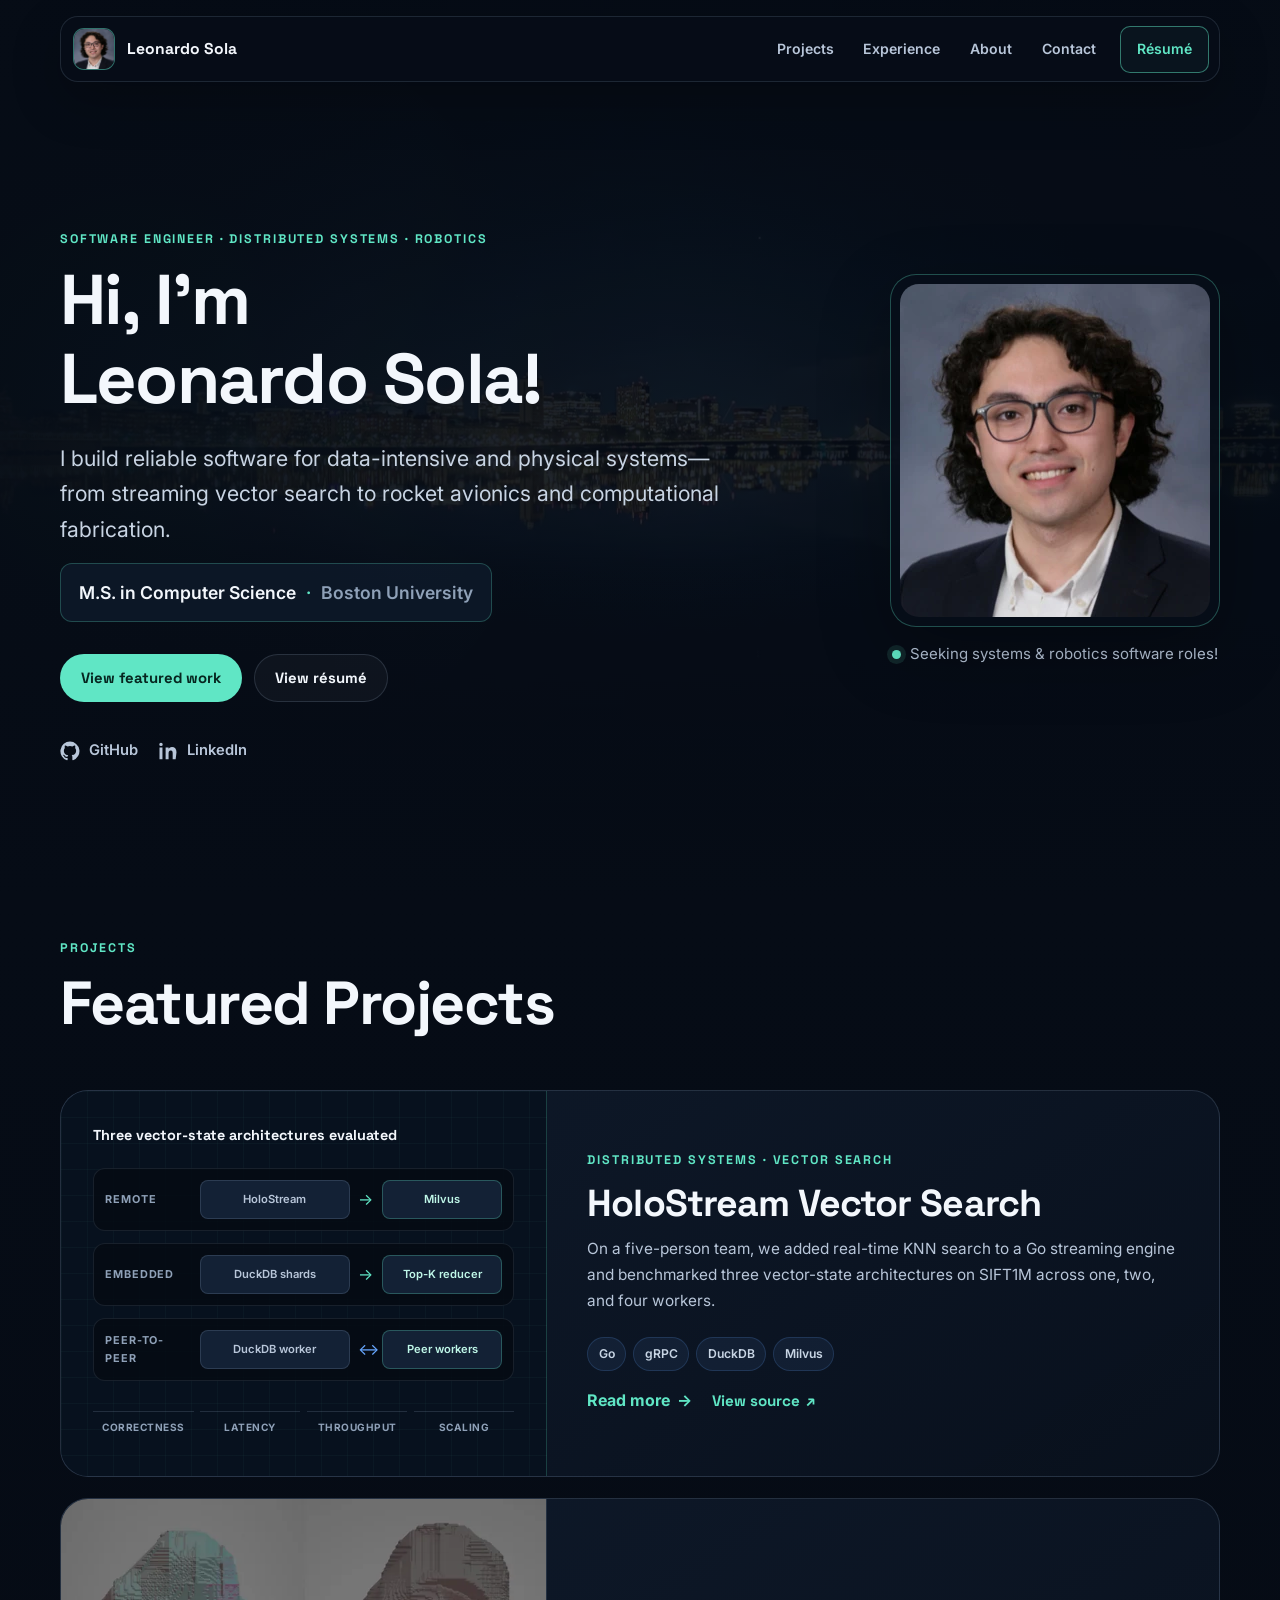
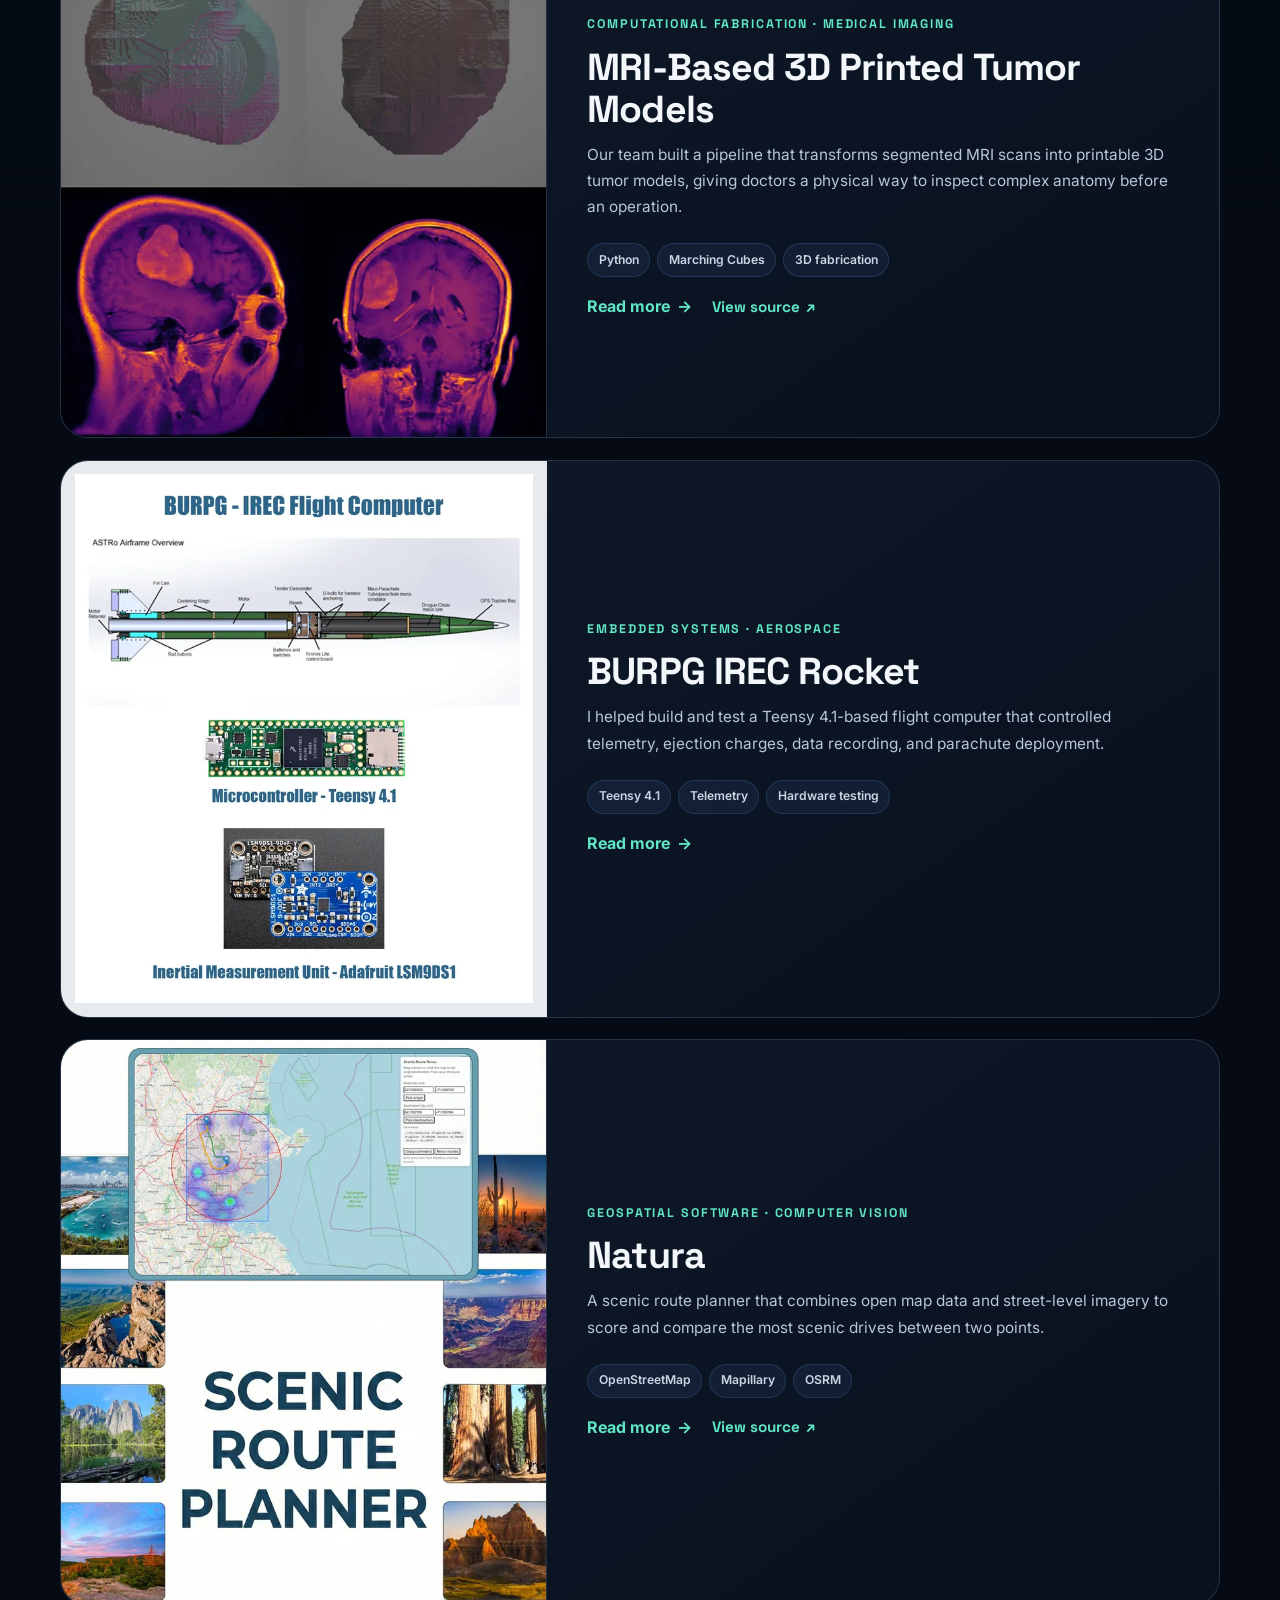
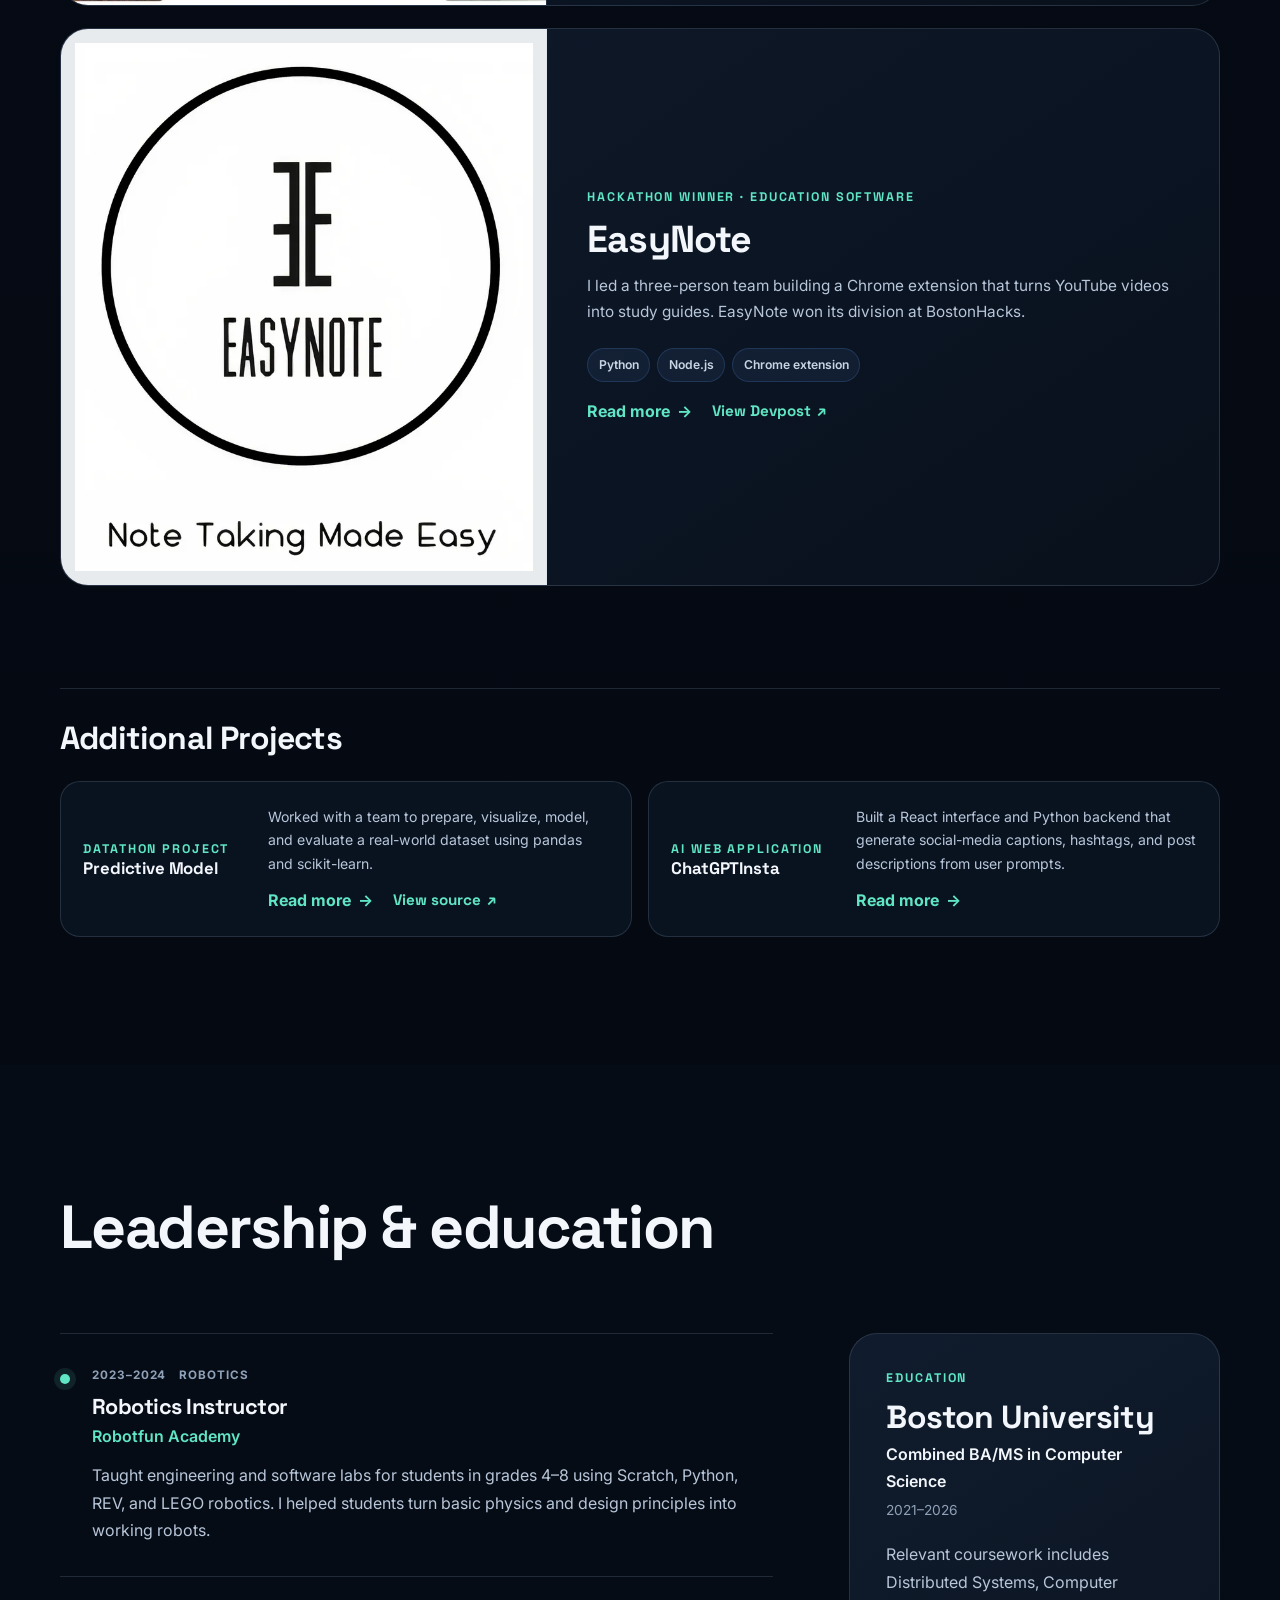
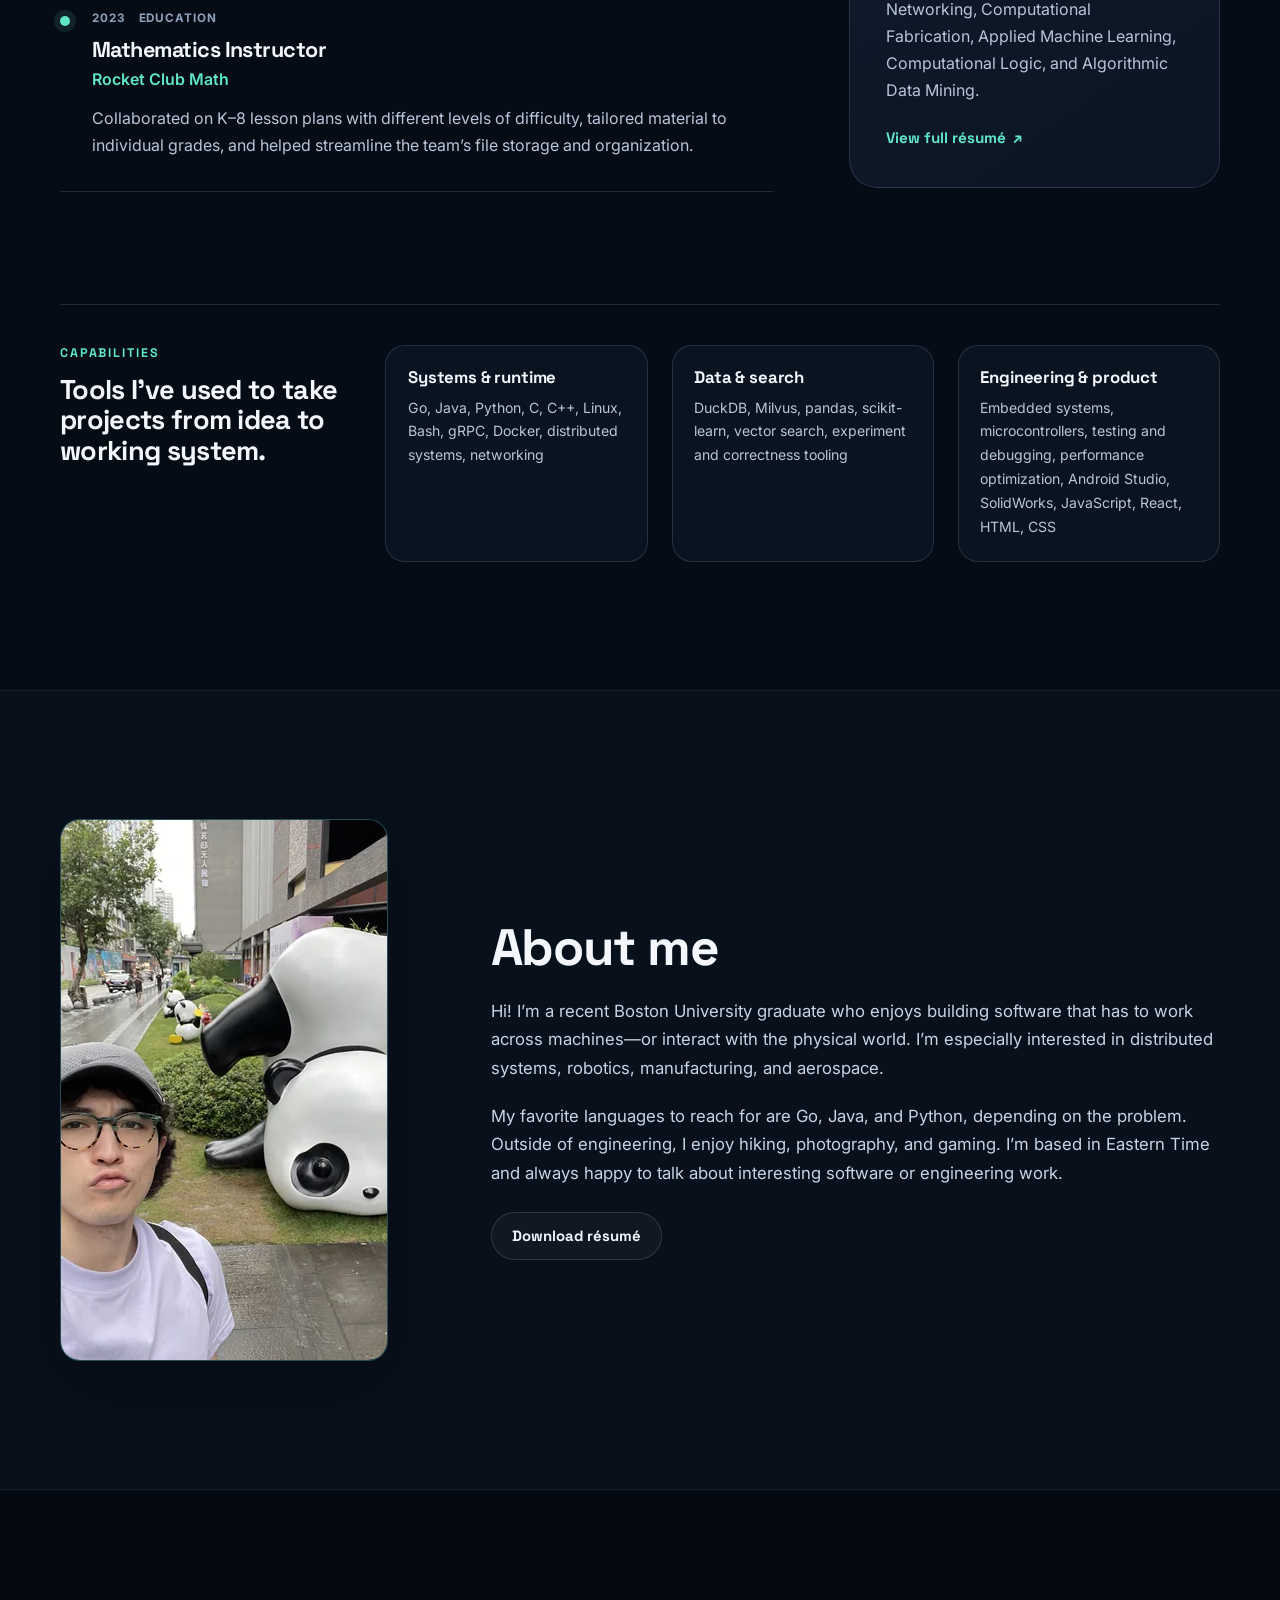
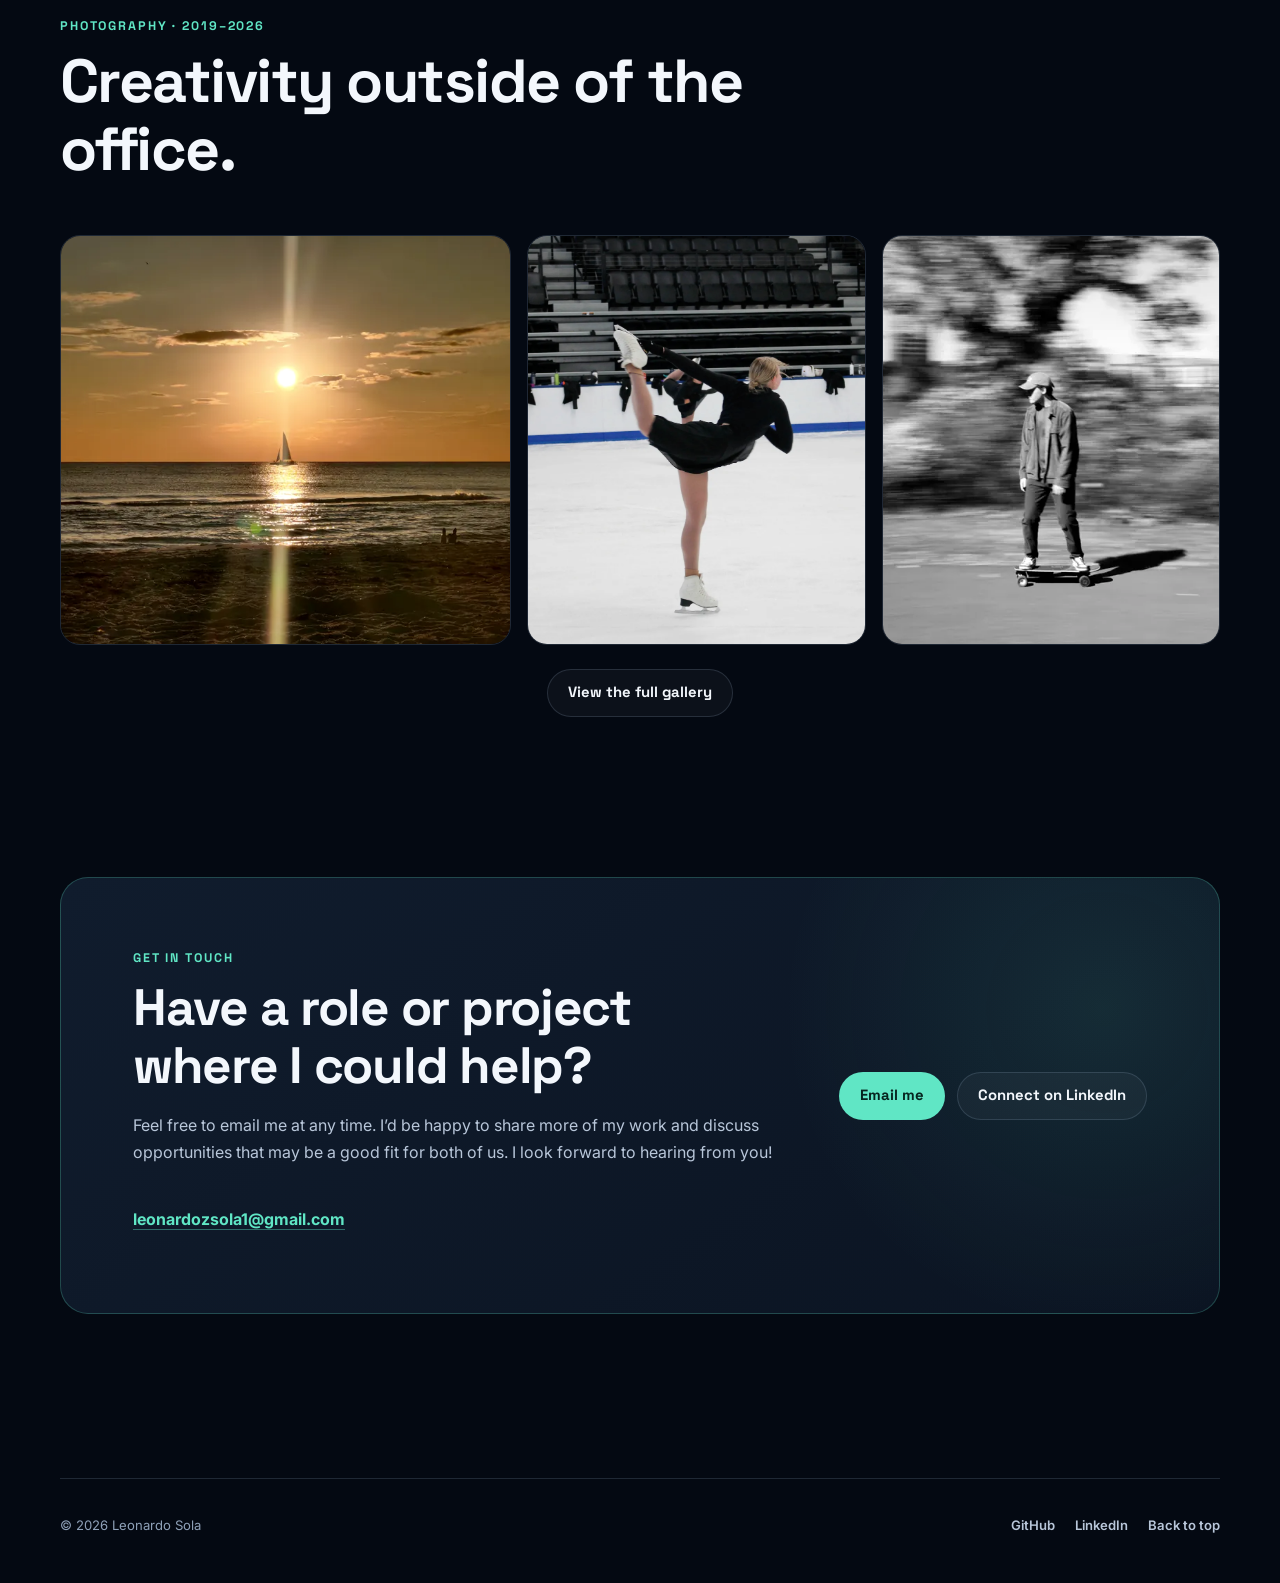
==== index.html @ ff090a80 "fixed holostream format" ====
﻿<!doctype html>
<html lang="en">
<head>
  <meta charset="utf-8">
  <meta name="viewport" content="width=device-width, initial-scale=1">
  <title>Leonardo Sola — Software Engineer | Distributed Systems &amp; Robotics</title>
  <meta name="description" content="Portfolio of Leonardo Sola, a Boston University computer science graduate focused on distributed systems, robotics, and engineering software.">
  <meta name="author" content="Leonardo Sola">
  <meta name="theme-color" content="#07101d">
  <link rel="canonical" href="https://leonardosola.com/">

  <meta property="og:type" content="website">
  <meta property="og:title" content="Leonardo Sola — Software Engineer">
  <meta property="og:description" content="Distributed systems, robotics, and engineering software projects by Leonardo Sola.">
  <meta property="og:url" content="https://leonardosola.com/">
  <meta property="og:image" content="https://leonardosola.com/images/optimized/og-preview.jpg">
  <meta property="og:image:alt" content="Boston skyline reflected across the Charles River at night">
  <meta name="twitter:card" content="summary_large_image">

  <link rel="preconnect" href="https://fonts.googleapis.com">
  <link rel="preconnect" href="https://fonts.gstatic.com" crossorigin>
  <link rel="preload" as="image" href="images/optimized/skyline-1280.webp" imagesrcset="images/optimized/skyline-1280.webp 1280w, images/optimized/skyline-1920.webp 1920w" imagesizes="100vw" type="image/webp" fetchpriority="high">
  <link rel="stylesheet" href="https://fonts.googleapis.com/css2?family=Inter:wght@400;500;600;700&amp;family=Space+Grotesk:wght@500;600;700&amp;display=swap">
  <link rel="icon" href="favicon.png" type="image/png">
  <link rel="stylesheet" href="css/site.css">

  <script type="application/ld+json">
  {
    "@context": "https://schema.org",
    "@type": "Person",
    "name": "Leonardo Sola",
    "url": "https://leonardosola.com/",
    "image": "https://leonardosola.com/images/YearbookPicEdit2.png",
    "jobTitle": "Software Engineer",
    "alumniOf": {
      "@type": "CollegeOrUniversity",
      "name": "Boston University"
    },
    "sameAs": [
      "https://github.com/LeozSola",
      "https://www.linkedin.com/in/leonardozsola/"
    ],
    "knowsAbout": [
      "Distributed systems",
      "Robotics",
      "Engineering software",
      "Vector search",
      "Computational fabrication"
    ]
  }
  </script>
</head>

<body>
  <a class="skip-link" href="#main-content">Skip to main content</a>

  <header class="site-header" data-site-header>
    <nav class="nav-shell" aria-label="Primary navigation">
      <a class="brand" href="#top" aria-label="Leonardo Sola, home">
        <img class="brand-mark" src="images/optimized/portrait.webp" alt="" width="42" height="42" aria-hidden="true" decoding="async">
        <span class="brand-name">Leonardo Sola</span>
      </a>

      <button class="nav-toggle" type="button" aria-expanded="false" aria-controls="primary-links">
        <span class="sr-only">Toggle navigation</span>
        <svg aria-hidden="true" viewBox="0 0 24 24" width="24" height="24">
          <path d="M4 7h16M4 12h16M4 17h16" fill="none" stroke="currentColor" stroke-width="2" stroke-linecap="round"/>
        </svg>
      </button>

      <div class="nav-links" id="primary-links" data-nav-links>
        <a href="#work">Projects</a>
        <a href="#experience">Experience</a>
        <a href="#about">About</a>
        <a href="#contact">Contact</a>
        <a class="nav-resume" href="Leonardo%20Sola%20Resume.pdf" target="_blank" rel="noopener">Résumé</a>
      </div>
    </nav>
  </header>

  <main id="main-content">
    <section class="hero" id="top" aria-labelledby="hero-title">
      <div class="hero-backdrop" aria-hidden="true"></div>
      <div class="container hero-grid">
        <div class="hero-copy">
          <p class="eyebrow">Software engineer · Distributed systems · Robotics</p>
          <h1 id="hero-title">Hi, I’m <span>Leonardo Sola!</span></h1>
          <p class="hero-lede">I build reliable software for data-intensive and physical systems—from streaming vector search to rocket avionics and computational fabrication.</p>
          <p class="hero-credential"><span>M.S. in Computer Science</span><span>Boston University</span></p>

          <div class="hero-actions">
            <a class="button button-primary" href="#work">View featured work</a>
            <a class="button button-secondary" href="Leonardo%20Sola%20Resume.pdf" target="_blank" rel="noopener">View résumé</a>
          </div>

          <div class="hero-links" aria-label="Professional profiles">
            <a href="https://github.com/LeozSola" target="_blank" rel="noopener noreferrer">
              <svg aria-hidden="true" viewBox="0 0 24 24" width="20" height="20"><path fill="currentColor" d="M12 .7a11.5 11.5 0 0 0-3.64 22.41c.58.11.79-.25.79-.56v-2.23c-3.22.7-3.9-1.37-3.9-1.37-.52-1.34-1.28-1.69-1.28-1.69-1.05-.72.08-.71.08-.71 1.16.08 1.77 1.19 1.77 1.19 1.03 1.77 2.71 1.26 3.37.96.1-.75.4-1.26.73-1.55-2.57-.29-5.27-1.28-5.27-5.69 0-1.26.45-2.28 1.19-3.09-.12-.29-.52-1.47.11-3.05 0 0 .97-.31 3.16 1.18a10.98 10.98 0 0 1 5.76 0c2.2-1.49 3.16-1.18 3.16-1.18.63 1.58.23 2.76.11 3.05.74.81 1.19 1.83 1.19 3.09 0 4.42-2.71 5.39-5.29 5.68.42.36.79 1.07.79 2.16v3.2c0 .31.21.68.8.56A11.5 11.5 0 0 0 12 .7Z"/></svg>
              GitHub
            </a>
            <a href="https://www.linkedin.com/in/leonardozsola/" target="_blank" rel="noopener noreferrer">
              <svg aria-hidden="true" viewBox="0 0 24 24" width="20" height="20"><path fill="currentColor" d="M5.35 7.8H1.8V22h3.55V7.8ZM3.58 2A2.07 2.07 0 1 0 3.6 6.14 2.07 2.07 0 0 0 3.58 2ZM22.2 13.36c0-4.28-2.28-6.27-5.33-6.27a4.6 4.6 0 0 0-4.18 2.3V7.8H9.14V22h3.55v-7.04c0-1.85.35-3.64 2.64-3.64 2.26 0 2.29 2.11 2.29 3.76V22h3.55l1.03-8.64Z"/></svg>
              LinkedIn
            </a>
          </div>
        </div>

        <div class="hero-portrait-wrap">
          <div class="portrait-frame">
            <img class="hero-portrait" src="images/optimized/portrait.webp" alt="Portrait of Leonardo Sola" width="334" height="333" decoding="async" fetchpriority="high">
          </div>
          <p class="availability"><span aria-hidden="true"></span> Seeking systems & robotics software roles!</p>
        </div>
      </div>

    </section>

    <section class="section section-work" id="work" aria-labelledby="work-title">
      <div class="container">
        <div class="simple-section-heading">
          <p class="eyebrow">Projects</p>
          <h2 id="work-title">Featured Projects</h2>
        </div>

        <div class="selected-projects">
          <article class="selected-project" aria-labelledby="holostream-title">
            <figure class="architecture-card selected-project-media" aria-labelledby="architecture-caption">
              <figcaption id="architecture-caption">Three vector-state architectures evaluated</figcaption>
              <div class="architecture-row">
                <span class="architecture-label">Remote</span>
                <span class="architecture-node">HoloStream</span>
                <span class="architecture-arrow" aria-hidden="true">→</span>
                <span class="architecture-node architecture-node-accent">Milvus</span>
              </div>
              <div class="architecture-row">
                <span class="architecture-label">Embedded</span>
                <span class="architecture-node">DuckDB shards</span>
                <span class="architecture-arrow" aria-hidden="true">→</span>
                <span class="architecture-node architecture-node-accent">Top-K reducer</span>
              </div>
              <div class="architecture-row">
                <span class="architecture-label">Peer-to-peer</span>
                <span class="architecture-node">DuckDB worker</span>
                <span class="architecture-arrow architecture-arrow-peer" aria-hidden="true">↔</span>
                <span class="architecture-node architecture-node-accent">Peer workers</span>
              </div>
              <div class="architecture-metrics"><span>Correctness</span><span>Latency</span><span>Throughput</span><span>Scaling</span></div>
            </figure>
            <div class="selected-project-content">
              <p class="project-kicker">Distributed systems · Vector search</p>
              <h3 id="holostream-title">HoloStream Vector Search</h3>
              <p>On a five-person team, we added real-time KNN search to a Go streaming engine and benchmarked three vector-state architectures on SIFT1M across one, two, and four workers.</p>
              <ul class="tag-list"><li>Go</li><li>gRPC</li><li>DuckDB</li><li>Milvus</li></ul>
              <div class="project-actions"><button class="text-link project-read-more" type="button" data-dialog="holostream-dialog">Read more <span aria-hidden="true">→</span></button><a class="text-link" href="https://github.com/CS-551/HoloStream-Team-8a" target="_blank" rel="noopener noreferrer">View source <span aria-hidden="true">↗</span></a></div>
            </div>
          </article>

          <article class="selected-project" aria-labelledby="tumor-title">
            <img class="selected-project-media" src="images/optimized/tumor-720.webp" srcset="images/optimized/tumor-720.webp 720w, images/optimized/tumor-1200.webp 1200w" sizes="(max-width: 760px) calc(100vw - 2rem), 42vw" alt="Three-dimensional tumor models and source MRI scans" width="933" height="1034" loading="lazy" decoding="async">
            <div class="selected-project-content">
              <p class="project-kicker">Computational fabrication · Medical imaging</p>
              <h3 id="tumor-title">MRI-Based 3D Printed Tumor Models</h3>
              <p>Our team built a pipeline that transforms segmented MRI scans into printable 3D tumor models, giving doctors a physical way to inspect complex anatomy before an operation.</p>
              <ul class="tag-list"><li>Python</li><li>Marching Cubes</li><li>3D fabrication</li></ul>
              <div class="project-actions"><button class="text-link project-read-more" type="button" data-dialog="tumor-dialog">Read more <span aria-hidden="true">→</span></button><a class="text-link" href="https://gitlab.com/cs581/mri-tumor-data" target="_blank" rel="noopener noreferrer">View source <span aria-hidden="true">↗</span></a></div>
            </div>
          </article>

          <article class="selected-project" aria-labelledby="rocket-title">
            <img class="selected-project-media selected-project-media-contain" src="images/optimized/irec-720.webp" srcset="images/optimized/irec-720.webp 720w, images/optimized/irec-1200.webp 1200w" sizes="(max-width: 760px) calc(100vw - 2rem), 42vw" alt="BURPG rocket avionics control panel" width="1396" height="1612" loading="lazy" decoding="async">
            <div class="selected-project-content">
              <p class="project-kicker">Embedded systems · Aerospace</p>
              <h3 id="rocket-title">BURPG IREC Rocket</h3>
              <p>I helped build and test a Teensy 4.1-based flight computer that controlled telemetry, ejection charges, data recording, and parachute deployment.</p>
              <ul class="tag-list"><li>Teensy 4.1</li><li>Telemetry</li><li>Hardware testing</li></ul>
              <button class="text-link project-read-more" type="button" data-dialog="rocket-dialog">Read more <span aria-hidden="true">→</span></button>
            </div>
          </article>

          <article class="selected-project" aria-labelledby="natura-title">
            <img class="selected-project-media" src="images/optimized/natura-720.webp" srcset="images/optimized/natura-720.webp 720w, images/optimized/natura-1200.webp 1200w" sizes="(max-width: 760px) calc(100vw - 2rem), 42vw" alt="Natura scenic route planner map and interface" width="1696" height="1975" loading="lazy" decoding="async">
            <div class="selected-project-content">
              <p class="project-kicker">Geospatial software · Computer vision</p>
              <h3 id="natura-title">Natura</h3>
              <p>A scenic route planner that combines open map data and street-level imagery to score and compare the most scenic drives between two points.</p>
              <ul class="tag-list"><li>OpenStreetMap</li><li>Mapillary</li><li>OSRM</li></ul>
              <div class="project-actions"><button class="text-link project-read-more" type="button" data-dialog="natura-dialog">Read more <span aria-hidden="true">→</span></button><a class="text-link" href="https://github.com/LeozSola/Natura" target="_blank" rel="noopener noreferrer">View source <span aria-hidden="true">↗</span></a></div>
            </div>
          </article>

          <article class="selected-project" aria-labelledby="easynote-title">
            <img class="selected-project-media selected-project-media-contain" src="images/optimized/easynote-720.webp" srcset="images/optimized/easynote-720.webp 720w, images/optimized/easynote-1200.webp 1200w" sizes="(max-width: 760px) calc(100vw - 2rem), 42vw" alt="EasyNote note-taking project logo" width="1396" height="1612" loading="lazy" decoding="async">
            <div class="selected-project-content">
              <p class="project-kicker">Hackathon winner · Education software</p>
              <h3 id="easynote-title">EasyNote</h3>
              <p>I led a three-person team building a Chrome extension that turns YouTube videos into study guides. EasyNote won its division at BostonHacks.</p>
              <ul class="tag-list"><li>Python</li><li>Node.js</li><li>Chrome extension</li></ul>
              <div class="project-actions"><button class="text-link project-read-more" type="button" data-dialog="easynote-dialog">Read more <span aria-hidden="true">→</span></button><a class="text-link" href="https://devpost.com/software/easynote" target="_blank" rel="noopener noreferrer">View Devpost <span aria-hidden="true">↗</span></a></div>
            </div>
          </article>
        </div>

        <div class="additional-work">
          <div class="additional-work-heading"><h3>Additional Projects</h3></div>
          <div class="compact-projects">
            <article class="compact-project">
              <div class="compact-project-title">
                <p class="project-kicker">Datathon project</p>
                <h4>Predictive Model</h4>
              </div>
              <div class="compact-project-summary">
                <p>Worked with a team to prepare, visualize, model, and evaluate a real-world dataset using pandas and scikit-learn.</p>
                <div class="project-actions"><button class="text-link project-read-more" type="button" data-dialog="datathon-dialog">Read more <span aria-hidden="true">→</span></button><a class="text-link" href="https://github.com/amv1225/MiniHacks2022" target="_blank" rel="noopener noreferrer">View source <span aria-hidden="true">↗</span></a></div>
              </div>
            </article>
            <article class="compact-project">
              <div class="compact-project-title">
                <p class="project-kicker">AI web application</p>
                <h4>ChatGPTInsta</h4>
              </div>
              <div class="compact-project-summary">
                <p>Built a React interface and Python backend that generate social-media captions, hashtags, and post descriptions from user prompts.</p>
                <button class="text-link project-read-more" type="button" data-dialog="chatgptinsta-dialog">Read more <span aria-hidden="true">→</span></button>
              </div>
            </article>
          </div>
        </div>
      </div>
    </section>

    <section class="section" id="experience" aria-labelledby="experience-title">
      <div class="container">
        <div class="section-heading section-heading-compact">
          <div>
            <h2 id="experience-title">Leadership &amp; education</h2>
          </div>
        </div>

        <div class="experience-layout">
          <div class="timeline">
            <article class="timeline-item">
              <div class="timeline-meta">
                <span>2023–2024</span>
                <span>Robotics</span>
              </div>
              <h3>Robotics Instructor</h3>
              <p class="timeline-org">Robotfun Academy</p>
              <p>Taught engineering and software labs for students in grades 4–8 using Scratch, Python, REV, and LEGO robotics. I helped students turn basic physics and design principles into working robots.</p>
            </article>
            <article class="timeline-item">
              <div class="timeline-meta">
                <span>2023</span>
                <span>Education</span>
              </div>
              <h3>Mathematics Instructor</h3>
              <p class="timeline-org">Rocket Club Math</p>
              <p>Collaborated on K–8 lesson plans with different levels of difficulty, tailored material to individual grades, and helped streamline the team’s file storage and organization.</p>
            </article>
          </div>

          <aside class="education-card">
            <p class="eyebrow">Education</p>
            <h3>Boston University</h3>
            <p class="degree">Combined BA/MS in Computer Science</p>
            <p class="education-date">2021–2026</p>
            <p>Relevant coursework includes Distributed Systems, Computer Networking, Computational Fabrication, Applied Machine Learning, Computational Logic, and Algorithmic Data Mining.</p>
            <a class="text-link" href="Leonardo%20Sola%20Resume.pdf" target="_blank" rel="noopener">View full résumé <span aria-hidden="true">↗</span></a>
          </aside>
        </div>

        <div class="skills-grid" aria-labelledby="skills-title">
          <div class="skills-intro">
            <p class="eyebrow">Capabilities</p>
            <h3 id="skills-title">Tools I’ve used to take projects from idea to working system.</h3>
          </div>
          <article class="skill-group">
            <h4>Systems &amp; runtime</h4>
            <p>Go, Java, Python, C, C++, Linux, Bash, gRPC, Docker, distributed systems, networking</p>
          </article>
          <article class="skill-group">
            <h4>Data &amp; search</h4>
            <p>DuckDB, Milvus, pandas, scikit-learn, vector search, experiment and correctness tooling</p>
          </article>
          <article class="skill-group">
            <h4>Engineering &amp; product</h4>
            <p>Embedded systems, microcontrollers, testing and debugging, performance optimization, Android Studio, SolidWorks, JavaScript, React, HTML, CSS</p>
          </article>
        </div>
      </div>
    </section>

    <section class="section section-about" id="about" aria-labelledby="about-title">
      <div class="container about-grid">
        <figure class="about-photo">
          <img src="images/optimized/about-720.webp" alt="Leonardo Sola outdoors" width="720" height="540" loading="lazy" decoding="async">
        </figure>
        <div class="about-copy">
          <h2 id="about-title">About me</h2>
          <p>Hi! I’m a recent Boston University graduate who enjoys building software that has to work across machines—or interact with the physical world. I’m especially interested in distributed systems, robotics, manufacturing, and aerospace.</p>
          <p>My favorite languages to reach for are Go, Java, and Python, depending on the problem. Outside of engineering, I enjoy hiking, photography, and gaming. I’m based in Eastern Time and always happy to talk about interesting software or engineering work.</p>
          <a class="button button-secondary about-resume-button" href="Leonardo%20Sola%20Resume.pdf" download>Download résumé</a>
        </div>
      </div>
    </section>

    <section class="section photography" aria-labelledby="photography-title">
      <div class="container">
        <div class="simple-section-heading photography-heading">
          <p class="eyebrow">Photography · 2019–2026</p>
          <h2 id="photography-title">Creativity outside of the office.</h2>
        </div>

        <div class="photo-grid">
          <a class="photo-card photo-card-wide" href="images/photography/FloridaSunset.jpg" target="_blank" rel="noopener">
            <img src="images/optimized/florida-720.webp" srcset="images/optimized/florida-720.webp 720w, images/optimized/florida-1400.webp 1400w" sizes="(max-width: 860px) 100vw, 40vw" alt="Sunset over Tampa Bay" width="2969" height="2387" loading="lazy" decoding="async">
          </a>
          <a class="photo-card" href="images/photography/solaFinal7.jpg" target="_blank" rel="noopener">
            <img src="images/optimized/gallery-skating-solo.webp" sizes="(max-width: 560px) 100vw, (max-width: 860px) 50vw, 30vw" alt="Synchronized skater holding a solo pose" width="1000" height="1179" loading="lazy" decoding="async">
          </a>
          <a class="photo-card" href="images/photography/photo3.jpg" target="_blank" rel="noopener">
            <img src="images/optimized/long-exposure-720.webp" srcset="images/optimized/long-exposure-720.webp 720w, images/optimized/long-exposure-1400.webp 1400w" sizes="(max-width: 560px) 100vw, (max-width: 860px) 50vw, 30vw" alt="Long-exposure light trail from an electric skateboard" width="4778" height="3456" loading="lazy" decoding="async">
          </a>
        </div>
        <div class="photography-action"><a class="button button-secondary" href="photography.html">View the full gallery</a></div>
      </div>
    </section>

    <section class="section section-contact" id="contact" aria-labelledby="contact-title">
      <div class="container contact-panel">
        <div>
          <p class="eyebrow">Get in touch</p>
          <h2 id="contact-title">Have a role or project where I could help?</h2>
          <p>Feel free to email me at any time. I’d be happy to share more of my work and discuss opportunities that may be a good fit for both of us. I look forward to hearing from you!</p>
          <a class="contact-email" href="mailto:leonardozsola1@gmail.com">leonardozsola1@gmail.com</a>
        </div>
        <div class="contact-actions">
          <a class="button button-primary" href="mailto:leonardozsola1@gmail.com">Email me</a>
          <a class="button button-secondary" href="https://www.linkedin.com/in/leonardozsola/" target="_blank" rel="noopener noreferrer">Connect on LinkedIn</a>
        </div>
      </div>
    </section>
  </main>

  <dialog class="project-dialog" id="tumor-dialog" aria-labelledby="tumor-dialog-title">
    <div class="project-dialog-shell">
      <button class="dialog-close" type="button" data-dialog-close aria-label="Close MRI-Based 3D Printed Tumor Models details">×</button>
      <div class="project-dialog-gallery project-dialog-gallery-split">
        <img src="images/optimized/mri-comparison-1200.webp" alt="MRI slices compared with a reconstructed three-dimensional tumor" width="1200" height="877" loading="lazy" decoding="async">
        <img src="images/optimized/tumor-pipeline-720.webp" alt="Diagram of the MRI-to-3D-model processing pipeline" width="461" height="458" loading="lazy" decoding="async">
      </div>
      <div class="project-dialog-content">
        <p class="project-kicker">Computational fabrication · Medical imaging</p>
        <h2 id="tumor-dialog-title">MRI-Based 3D Printed Tumor Models</h2>
        <p>Our project explored a new way for doctors to visualize tumors before operating on a patient. We built a pipeline that takes pre-segmented MRI scans, extrapolates and orients the individual slices, and interpolates the spaces between them before using Marching Cubes to generate a printable 3D mesh. Although our work focused specifically on brain tumors, the same process could be applied to other collections of segmented MRI scans to create physical models that make complex anatomy easier to inspect and understand.</p>
        <a class="text-link" href="https://gitlab.com/cs581/mri-tumor-data" target="_blank" rel="noopener noreferrer">View source <span aria-hidden="true">↗</span></a>
      </div>
    </div>
  </dialog>

  <dialog class="project-dialog" id="rocket-dialog" aria-labelledby="rocket-dialog-title">
    <div class="project-dialog-shell">
      <button class="dialog-close" type="button" data-dialog-close aria-label="Close BURPG IREC Rocket details">×</button>
      <div class="project-dialog-gallery project-dialog-gallery-contain"><img src="images/optimized/irec-1200.webp" alt="BURPG IREC rocket avionics control panel" width="1200" height="1386" loading="lazy" decoding="async"></div>
      <div class="project-dialog-content">
        <p class="project-kicker">Embedded systems · Aerospace</p>
        <h2 id="rocket-dialog-title">BURPG IREC Rocket</h2>
        <p>I contributed to the design, production, testing, and debugging of a flight computer for the Boston University Rocket Propulsion Group’s IREC team. Built around a Teensy 4.1 microcontroller and a variety of Adafruit components, the system served as an integral part of the rocket’s avionics. It was responsible for coordinating critical flight functions, including recording and transmitting telemetry, controlling ejection charges, and supporting parachute deployment, all of which required the hardware and software to operate reliably under demanding flight conditions.</p>
      </div>
    </div>
  </dialog>

  <dialog class="project-dialog" id="holostream-dialog" aria-labelledby="holostream-dialog-title">
    <div class="project-dialog-shell">
      <button class="dialog-close" type="button" data-dialog-close aria-label="Close HoloStream Vector Search details">×</button>
      <div class="project-dialog-content project-dialog-content-wide">
        <p class="project-kicker">Distributed systems · Vector search</p>
        <h2 id="holostream-dialog-title">HoloStream Vector Search</h2>
        <p>On a five-person team, we integrated streaming KNN search directly into HoloStream and compared three ways to manage vector state: a remote Milvus service, embedded DuckDB shards with downstream MapReduce aggregation, and embedded DuckDB shards with peer-to-peer aggregation.</p>
        <div class="project-case-study">
          <section>
            <h3>My contribution</h3>
            <p>I rewrote the backend RPC path so heterogeneous state backends could run across different workers. I also contributed the initial Milvus workflow, completion signaling, brute-force correctness tools, and experiment scripts used to collect latency and throughput measurements.</p>
          </section>
          <section>
            <h3>Testing setup</h3>
            <div class="benchmark-facts" aria-label="HoloStream benchmark setup">
                                <div><strong>1M</strong> <span>SIFT vectors</span></div>
                                <div><strong>128</strong> <span>dimensions</span></div>
                                <div><strong>10K</strong> <span>query vectors</span></div>
                                <div><strong>1, 2, 4</strong> <span>parallel workers</span></div>
            </div>
            <p>CloudLab experiments ran on c6620s machines with 28-core 2.1 GHz Intel CPUs, 128 GB of RAM, and 25/100 Gb network interfaces. Tests used K=5, input rates of 100 and 1,000 queries per second, exhaustive search, and HNSW.</p>
          </section>
          <section>
            <h3>Verified results</h3>
            <ul class="case-study-results">
              <li>All three architectures produced correct top-K output against brute-force ground truth.</li>
              <li>At four-worker parallelism and a 1,000-query input rate, exhaustive-search throughput was approximately 24 queries/sec for remote Milvus, 11 for MapReduce, and 9 for peer-to-peer aggregation.</li>
              <li>With HNSW, MapReduce peaked near 287 queries/sec at two workers; peer-to-peer peaked near 277 queries/sec at one worker and declined as network fan-out increased.</li>
              <li>Input rate changed which architecture had the lowest latency, while peer-to-peer had the highest overall CloudLab latency.</li>
            </ul>
          </section>
        </div>
        <a class="text-link" href="https://github.com/CS-551/HoloStream-Team-8a" target="_blank" rel="noopener noreferrer">View source <span aria-hidden="true">↗</span></a>
      </div>
    </div>
  </dialog>

  <dialog class="project-dialog" id="natura-dialog" aria-labelledby="natura-dialog-title">
    <div class="project-dialog-shell">
      <button class="dialog-close" type="button" data-dialog-close aria-label="Close Natura details">×</button>
      <div class="project-dialog-gallery project-dialog-gallery-contain project-dialog-gallery-padded"><img src="images/optimized/natura-1200.webp" alt="Natura scenic route planner map and imagery interface" width="1200" height="1397" loading="lazy" decoding="async"></div>
      <div class="project-dialog-content">
        <p class="project-kicker">Geospatial software · Computer vision</p>
        <h2 id="natura-dialog-title">Natura</h2>
        <p>Natura is a scenic route planner MVP that turns open map data and street-level imagery into the most scenic drive between two points. It retrieves road data from OpenStreetMap, samples a uniform grid of locations, matches those samples to Mapillary images, and extracts simple visual cues from each image to estimate the surrounding scenery. The pipeline then builds a heatmap, uses it to score route alternatives produced by OSRM, and presents the results on an interactive map where users can compare routes, inspect imagery coverage, and rerun scenic routing without downloading the same images again.</p>
        <a class="text-link" href="https://github.com/LeozSola/Natura" target="_blank" rel="noopener noreferrer">View source <span aria-hidden="true">↗</span></a>
      </div>
    </div>
  </dialog>

  <dialog class="project-dialog" id="easynote-dialog" aria-labelledby="easynote-dialog-title">
    <div class="project-dialog-shell">
      <button class="dialog-close" type="button" data-dialog-close aria-label="Close EasyNote details">×</button>
      <div class="project-dialog-gallery project-dialog-gallery-contain"><img src="images/optimized/easynote-1200.webp" alt="EasyNote project logo" width="1200" height="1386" loading="lazy" decoding="async"></div>
      <div class="project-dialog-content">
        <p class="project-kicker">Hackathon winner · Education software</p>
        <h2 id="easynote-dialog-title">EasyNote</h2>
        <p>I led a three-person development team in creating EasyNote, a Chrome extension designed to help students study more efficiently. The extension takes a YouTube video, uses the AssemblyAI API to process its content, and generates a comprehensive study guide that can be delivered through the Google Docs API. We combined Python, Node.js, and HTML to build the project and connect its different services into a practical workflow. Our work earned EasyNote a division win at the BostonHacks Hackathon.</p>
        <a class="text-link" href="https://devpost.com/software/easynote" target="_blank" rel="noopener noreferrer">View Devpost <span aria-hidden="true">↗</span></a>
      </div>
    </div>
  </dialog>

  <dialog class="project-dialog" id="datathon-dialog" aria-labelledby="datathon-dialog-title">
    <div class="project-dialog-shell">
      <button class="dialog-close" type="button" data-dialog-close aria-label="Close Datathon Predictive Model details">×</button>
      <div class="project-dialog-gallery"><img src="images/optimized/datathon-720.webp" alt="Datathon predictive-model data dashboard" width="611" height="673" loading="lazy" decoding="async"></div>
      <div class="project-dialog-content">
        <p class="project-kicker">Datathon project · Machine learning</p>
        <h2 id="datathon-dialog-title">Datathon Predictive Model</h2>
        <p>I worked with a team to analyze a real-world dataset and extract useful insights using pandas and scikit-learn. We applied the core stages of a machine-learning workflow, including data preparation, visualization, model implementation, and performance evaluation. Alongside the project, I attended data science and software engineering seminars that strengthened my understanding of these concepts and gave me an opportunity to apply them to a practical problem.</p>
        <a class="text-link" href="https://github.com/amv1225/MiniHacks2022" target="_blank" rel="noopener noreferrer">View source <span aria-hidden="true">↗</span></a>
      </div>
    </div>
  </dialog>

  <dialog class="project-dialog" id="chatgptinsta-dialog" aria-labelledby="chatgptinsta-dialog-title">
    <div class="project-dialog-shell">
      <button class="dialog-close" type="button" data-dialog-close aria-label="Close ChatGPTInsta details">×</button>
      <div class="project-dialog-gallery">
        <img src="images/optimized/chatgptinsta-1200.webp" alt="ChatGPTInsta application interface" width="1200" height="1386" loading="lazy" decoding="async">
      </div>
      <div class="project-dialog-content">
        <p class="project-kicker">AI web application</p>
        <h2 id="chatgptinsta-dialog-title">ChatGPTInsta</h2>
        <p>ChatGPTInsta was created to help users streamline their social media presence with AI-generated content. I built an intuitive, visually engaging interface in React and connected it to ChatGPT through a Python backend, allowing users to submit prompts and receive generated captions, hashtags, and post descriptions. The project was also designed with future scheduling support in mind, giving users a path toward automatically publishing generated posts to Instagram instead of managing each post manually.</p>
      </div>
    </div>
  </dialog>

  <footer class="site-footer">
    <div class="container footer-inner">
      <p>© <span data-current-year>2026</span> Leonardo Sola</p>
      <div>
        <a href="https://github.com/LeozSola" target="_blank" rel="noopener noreferrer">GitHub</a>
        <a href="https://www.linkedin.com/in/leonardozsola/" target="_blank" rel="noopener noreferrer">LinkedIn</a>
        <a href="#top">Back to top</a>
      </div>
    </div>
  </footer>

  <script src="js/site.js" defer></script>
</body>
</html>
---- css/site.css ----
:root {
  --page: #060c16;
  --page-deep: #040912;
  --surface: #0b1422;
  --surface-raised: #101c2d;
  --surface-soft: #132135;
  --line: rgba(176, 199, 226, 0.16);
  --line-strong: rgba(96, 230, 197, 0.42);
  --text: #f3f7fc;
  --text-soft: #b8c6d9;
  --text-muted: #8fa1b8;
  --accent: #60e6c5;
  --accent-strong: #41cfae;
  --accent-dark: #06251f;
  --blue: #67a7ff;
  --danger: #ff8b8b;
  --heading: "Space Grotesk", "Inter", system-ui, sans-serif;
  --body: "Inter", system-ui, -apple-system, BlinkMacSystemFont, "Segoe UI", sans-serif;
  --container: 1160px;
  --radius-sm: 12px;
  --radius-md: 20px;
  --radius-lg: 28px;
  --shadow: 0 24px 70px rgba(0, 0, 0, 0.28);
  --transition: 180ms ease;
}

*,
*::before,
*::after {
  box-sizing: border-box;
}

html {
  scroll-behavior: smooth;
  scroll-padding-top: 7rem;
}

body {
  margin: 0;
  min-width: 320px;
  color: var(--text);
  background:
    radial-gradient(circle at 12% 5%, rgba(96, 230, 197, 0.07), transparent 26rem),
    radial-gradient(circle at 86% 18%, rgba(103, 167, 255, 0.08), transparent 32rem),
    var(--page);
  font-family: var(--body);
  font-size: 1rem;
  line-height: 1.7;
  -webkit-font-smoothing: antialiased;
  text-rendering: optimizeLegibility;
}

body.nav-open {
  overflow: hidden;
}

img,
svg {
  display: block;
  max-width: 100%;
}

a {
  color: inherit;
  text-decoration: none;
}

button,
input,
textarea,
select {
  font: inherit;
}

button,
a {
  -webkit-tap-highlight-color: transparent;
}

:focus-visible {
  outline: 3px solid var(--accent);
  outline-offset: 4px;
}

::selection {
  color: #03130f;
  background: var(--accent);
}

h1,
h2,
h3,
h4,
p {
  margin-top: 0;
}

h1,
h2,
h3,
h4 {
  color: var(--text);
  font-family: var(--heading);
  line-height: 1.12;
  letter-spacing: -0.025em;
}

h1 {
  max-width: 12ch;
  margin-bottom: 1.4rem;
  font-size: clamp(3rem, 7vw, 5.6rem);
}

.hero h1 span {
  display: block;
}

.hero h1 {
  font-size: clamp(2.6rem, 5.8vw, 4.4rem);
}

h2 {
  margin-bottom: 1.1rem;
  font-size: clamp(2.25rem, 5vw, 3.8rem);
}

h3 {
  margin-bottom: 0.8rem;
  font-size: clamp(1.45rem, 2.5vw, 2rem);
}

h4 {
  margin-bottom: 0.55rem;
  font-size: 1.05rem;
  letter-spacing: -0.01em;
}

p {
  margin-bottom: 1.2rem;
  color: var(--text-soft);
}

.container {
  width: min(var(--container), calc(100% - 3rem));
  margin-inline: auto;
}

.sr-only {
  position: absolute;
  width: 1px;
  height: 1px;
  padding: 0;
  margin: -1px;
  overflow: hidden;
  clip: rect(0, 0, 0, 0);
  white-space: nowrap;
  border: 0;
}

.skip-link {
  position: fixed;
  top: 0.75rem;
  left: 0.75rem;
  z-index: 1000;
  padding: 0.7rem 1rem;
  color: var(--accent-dark);
  background: var(--accent);
  border-radius: 999px;
  font-weight: 700;
  transform: translateY(-160%);
  transition: transform var(--transition);
}

.skip-link:focus {
  transform: translateY(0);
}

.eyebrow,
.project-kicker {
  margin-bottom: 0.75rem;
  color: var(--accent);
  font-family: var(--heading);
  font-size: 0.78rem;
  font-weight: 700;
  letter-spacing: 0.15em;
  line-height: 1.4;
  text-transform: uppercase;
}

.button {
  min-height: 48px;
  padding: 0.75rem 1.25rem;
  display: inline-flex;
  align-items: center;
  justify-content: center;
  border: 1px solid transparent;
  border-radius: 999px;
  font-family: var(--heading);
  font-size: 0.93rem;
  font-weight: 700;
  line-height: 1;
  transition: color var(--transition), background var(--transition), border-color var(--transition), transform var(--transition);
}

.button:hover {
  transform: translateY(-2px);
}

.button-primary {
  color: var(--accent-dark);
  background: var(--accent);
}

.button-primary:hover {
  background: #7aecd2;
}

.button-secondary {
  color: var(--text);
  background: rgba(255, 255, 255, 0.035);
  border-color: var(--line);
}

.button-secondary:hover {
  background: rgba(255, 255, 255, 0.075);
  border-color: rgba(96, 230, 197, 0.35);
}

.text-link {
  width: fit-content;
  display: inline-flex;
  align-items: center;
  gap: 0.4rem;
  color: var(--accent);
  font-family: var(--heading);
  font-size: 0.95rem;
  font-weight: 700;
}

.text-link span {
  transition: transform var(--transition);
}

.text-link:hover span {
  transform: translate(2px, -2px);
}

/* Header */
.site-header {
  position: fixed;
  top: 1rem;
  left: 0;
  z-index: 100;
  width: 100%;
  pointer-events: none;
}

.nav-shell {
  width: min(var(--container), calc(100% - 2rem));
  min-height: 64px;
  margin-inline: auto;
  padding: 0.55rem 0.65rem 0.55rem 0.75rem;
  display: flex;
  align-items: center;
  justify-content: space-between;
  gap: 1rem;
  background: rgba(7, 14, 25, 0.78);
  border: 1px solid rgba(176, 199, 226, 0.14);
  border-radius: 18px;
  box-shadow: 0 18px 50px rgba(0, 0, 0, 0.24);
  backdrop-filter: blur(18px);
  pointer-events: auto;
  transition: background var(--transition), border-color var(--transition), box-shadow var(--transition);
}

.site-header.is-scrolled .nav-shell {
  background: rgba(7, 14, 25, 0.96);
  border-color: rgba(96, 230, 197, 0.22);
  box-shadow: 0 18px 50px rgba(0, 0, 0, 0.4);
}

.brand {
  min-height: 46px;
  display: inline-flex;
  align-items: center;
  gap: 0.75rem;
  border-radius: 12px;
  font-family: var(--heading);
  font-weight: 700;
}

.brand-mark {
  width: 42px;
  height: 42px;
  display: block;
  object-fit: cover;
  background: var(--surface);
  border: 1px solid rgba(96, 230, 197, 0.45);
  border-radius: 11px;
}

.brand-name {
  font-size: 0.98rem;
}

.nav-links {
  display: flex;
  align-items: center;
  gap: 0.15rem;
}

.nav-links a {
  min-height: 44px;
  padding: 0.65rem 0.85rem;
  display: inline-flex;
  align-items: center;
  color: var(--text-soft);
  border-radius: 11px;
  font-size: 0.88rem;
  font-weight: 600;
  transition: color var(--transition), background var(--transition);
}

.nav-links a:hover,
.nav-links a[aria-current="true"] {
  color: var(--text);
  background: rgba(96, 230, 197, 0.09);
}

.nav-links a[aria-current="true"] {
  color: var(--accent);
}

.nav-links .nav-resume {
  margin-left: 0.5rem;
  padding-inline: 1rem;
  color: var(--accent);
  background: rgba(96, 230, 197, 0.04);
  border: 1px solid rgba(96, 230, 197, 0.48);
  border-radius: 10px;
}

.nav-links .nav-resume:hover {
  color: var(--page-deep);
  background: var(--accent);
  border-color: var(--accent);
}

.nav-toggle {
  width: 46px;
  height: 46px;
  padding: 0;
  display: none;
  place-items: center;
  color: var(--text);
  background: transparent;
  border: 1px solid var(--line);
  border-radius: 12px;
  cursor: pointer;
}

/* Hero */
.hero {
  position: relative;
  min-height: 100svh;
  padding: 9.5rem 0 3rem;
  display: flex;
  flex-direction: column;
  justify-content: center;
  overflow: hidden;
  isolation: isolate;
}

.hero::after {
  content: "";
  position: absolute;
  inset: auto 0 0;
  z-index: -1;
  height: 38%;
  background: linear-gradient(180deg, transparent, var(--page));
  pointer-events: none;
}

.hero-backdrop {
  position: absolute;
  inset: 0;
  z-index: -2;
  background:
    linear-gradient(90deg, rgba(6, 12, 22, 0.96) 0%, rgba(6, 12, 22, 0.75) 52%, rgba(6, 12, 22, 0.86) 100%),
    linear-gradient(180deg, rgba(6, 12, 22, 0.58), rgba(6, 12, 22, 0.28)),
    image-set(
      url("../images/optimized/skyline-1280.webp") 1x,
      url("../images/optimized/skyline-1920.webp") 2x
    ) center 60% / cover no-repeat;
  opacity: 0.86;
}

.hero-grid {
  display: grid;
  grid-template-columns: minmax(0, 1.2fr) minmax(250px, 0.65fr);
  align-items: center;
  gap: clamp(3rem, 8vw, 7rem);
}

.hero-copy {
  max-width: 760px;
}

.hero-lede {
  max-width: 710px;
  margin-bottom: 1rem;
  color: #c8d4e3;
  font-size: clamp(1.1rem, 2vw, 1.34rem);
  line-height: 1.65;
}

.hero-credential {
  width: fit-content;
  margin: 0 0 2rem;
  padding: 0.85rem 1.1rem;
  display: flex;
  flex-wrap: wrap;
  gap: 0.25rem 0.65rem;
  color: var(--text);
  background: rgba(16, 28, 45, 0.72);
  border: 1px solid rgba(96, 230, 197, 0.25);
  border-radius: 12px;
  font-size: 1.1rem;
  font-weight: 600;
}

.hero-credential span + span {
  color: var(--text-muted);
}

.hero-credential span + span::before {
  margin-right: 0.65rem;
  color: var(--accent);
  content: "·";
}

.hero-actions,
.contact-actions {
  display: flex;
  flex-wrap: wrap;
  gap: 0.75rem;
}

.hero-links {
  margin-top: 1.65rem;
  display: flex;
  flex-wrap: wrap;
  gap: 1.25rem;
}

.hero-links a {
  min-height: 44px;
  display: inline-flex;
  align-items: center;
  gap: 0.55rem;
  color: var(--text-soft);
  font-size: 0.92rem;
  font-weight: 600;
  transition: color var(--transition);
}

.hero-links a:hover {
  color: var(--accent);
}

.hero-portrait-wrap {
  justify-self: end;
  width: min(100%, 330px);
  text-align: center;
  transform: translateY(-2rem);
}

.portrait-frame {
  padding: 0.55rem;
  background: rgba(7, 14, 25, 0.72);
  border: 1px solid rgba(96, 230, 197, 0.3);
  border-radius: 26px;
  box-shadow: var(--shadow);
  backdrop-filter: blur(14px);
}

.hero-portrait {
  width: 100%;
  aspect-ratio: 1;
  object-fit: cover;
  border-radius: 19px;
}

.availability {
  margin: 1rem 0 0;
  display: flex;
  align-items: center;
  justify-content: center;
  gap: 0.6rem;
  color: var(--text-soft);
  font-size: 0.94rem;
  line-height: 1.5;
}

.contact-email {
  width: fit-content;
  min-height: 44px;
  margin-top: 0.75rem;
  display: inline-flex;
  align-items: center;
  color: var(--accent);
  font-weight: 700;
  text-decoration: underline;
  text-decoration-color: rgba(96, 230, 197, 0.4);
  text-underline-offset: 0.22em;
}

.contact-email:hover {
  text-decoration-color: var(--accent);
}

.availability span {
  width: 9px;
  height: 9px;
  flex: 0 0 9px;
  background: var(--accent);
  border-radius: 50%;
  box-shadow: 0 0 0 5px rgba(96, 230, 197, 0.12);
}

.focus-strip {
  margin-top: clamp(3rem, 8vh, 5rem);
  padding: 1rem 1.2rem;
  display: grid;
  grid-template-columns: repeat(4, 1fr);
  background: rgba(6, 12, 22, 0.68);
  border: 1px solid var(--line);
  border-radius: 16px;
  backdrop-filter: blur(12px);
}

.focus-strip span {
  padding: 0.3rem 1rem;
  color: var(--text-soft);
  border-right: 1px solid var(--line);
  font-size: 0.82rem;
  font-weight: 600;
  text-align: center;
}

.focus-strip span:last-child {
  border-right: 0;
}

/* Sections */
.section {
  padding: clamp(5rem, 10vw, 8.5rem) 0;
}

.section-work {
  padding-top: clamp(1.5rem, 4vw, 2.5rem);
  background: linear-gradient(180deg, var(--page), var(--page-deep));
}

.section-heading {
  margin-bottom: clamp(2.5rem, 6vw, 4.5rem);
  display: grid;
  grid-template-columns: minmax(0, 1.45fr) minmax(280px, 0.65fr);
  align-items: end;
  gap: clamp(2rem, 6vw, 6rem);
}

.section-heading h2 {
  max-width: 18ch;
  margin-bottom: 0;
}

.section-heading > p {
  max-width: 48ch;
  margin-bottom: 0.35rem;
}

.section-heading-compact {
  grid-template-columns: minmax(0, 1fr);
}

.section-heading-compact h2 {
  max-width: 21ch;
}

.simple-section-heading {
  margin-bottom: clamp(2rem, 5vw, 3.25rem);
}

.simple-section-heading h2 {
  max-width: none;
  margin-bottom: 0;
}

/* Equal-weight selected projects */
.selected-projects {
  display: grid;
  gap: 1.35rem;
}

.selected-project {
  min-width: 0;
  overflow: hidden;
  display: grid;
  grid-template-columns: minmax(320px, 42%) minmax(0, 1fr);
  align-items: stretch;
  background: linear-gradient(145deg, rgba(16, 28, 45, 0.92), rgba(9, 17, 29, 0.96));
  border: 1px solid var(--line);
  border-radius: var(--radius-lg);
  transition: border-color var(--transition), box-shadow var(--transition);
}

.selected-project:hover,
.selected-project:focus-within {
  border-color: rgba(96, 230, 197, 0.34);
  box-shadow: 0 20px 52px rgba(0, 0, 0, 0.2);
}

img.selected-project-media {
  width: 100%;
  height: 100%;
  min-height: 320px;
  object-fit: cover;
  background: #091321;
  border-right: 1px solid var(--line);
}

img.selected-project-media-contain {
  padding: 0.85rem;
  object-fit: contain;
  background: #e8ebed;
}

.selected-project-content {
  min-width: 0;
  padding: clamp(1.5rem, 4vw, 2.5rem);
  display: flex;
  flex-direction: column;
  align-items: flex-start;
  justify-content: center;
}

.selected-project-content h3 {
  margin-bottom: 0.75rem;
  font-size: clamp(1.65rem, 3vw, 2.35rem);
}

.selected-project-content > p:not(.project-kicker) {
  max-width: 68ch;
  margin-bottom: 0.7rem;
  font-size: 0.96rem;
}

.selected-project-content .tag-list {
  margin: 0.75rem 0 1rem;
}

.project-actions {
  display: flex;
  flex-wrap: wrap;
  align-items: center;
  gap: 0.75rem 1.25rem;
}

button.text-link {
  padding: 0;
  color: var(--accent);
  font: inherit;
  font-weight: 700;
  background: transparent;
  border: 0;
  cursor: pointer;
}

button.text-link:focus-visible,
.dialog-close:focus-visible {
  outline: 2px solid var(--accent);
  outline-offset: 4px;
}

body.dialog-open {
  overflow: hidden;
}

.project-dialog {
  width: min(920px, calc(100% - 2rem));
  max-height: calc(100dvh - 2rem);
  padding: 0;
  color: var(--text);
  background: #0b1625;
  border: 1px solid rgba(96, 230, 197, 0.3);
  border-radius: var(--radius-lg);
  box-shadow: 0 28px 90px rgba(0, 0, 0, 0.62);
  overflow: auto;
}

.project-dialog::backdrop {
  background: rgba(2, 7, 14, 0.82);
  backdrop-filter: blur(7px);
}

.project-dialog[open] {
  animation: dialog-enter 180ms ease-out;
}

.project-dialog-shell {
  position: relative;
}

.dialog-close {
  position: sticky;
  z-index: 2;
  top: 0.85rem;
  float: right;
  width: 44px;
  height: 44px;
  margin: 0.85rem 0.85rem -3.6rem 0;
  display: grid;
  place-items: center;
  color: var(--text);
  font: 400 1.8rem/1 var(--body);
  background: rgba(7, 14, 25, 0.92);
  border: 1px solid var(--line);
  border-radius: 50%;
  cursor: pointer;
}

.dialog-close:hover {
  color: var(--accent);
  border-color: rgba(96, 230, 197, 0.5);
}

.project-dialog-gallery {
  clear: both;
  padding: clamp(1rem, 3vw, 1.5rem);
  display: grid;
  background: #07101d;
}

.project-dialog-gallery-split {
  grid-template-columns: repeat(2, minmax(0, 1fr));
  gap: 0.75rem;
}

.project-dialog-gallery img {
  width: 100%;
  max-height: 520px;
  object-fit: cover;
  border: 1px solid var(--line);
  border-radius: var(--radius-md);
}

.project-dialog-gallery-split img {
  height: 100%;
  max-height: 440px;
}

.project-dialog-gallery-contain img {
  max-height: 440px;
  object-fit: contain;
  background: #e8ebed;
}

.project-dialog-gallery-padded {
  padding: clamp(2rem, 6vw, 4rem);
  background: #e8ebed;
}

.project-dialog-gallery-padded img {
  max-height: 560px;
  border: 0;
}

.project-dialog-content {
  padding: clamp(1.5rem, 5vw, 3rem);
}

.project-dialog-content-wide {
  padding-top: clamp(3.5rem, 7vw, 5rem);
}

.project-dialog-content h2 {
  max-width: 22ch;
  margin-bottom: 1rem;
  font-size: clamp(1.8rem, 5vw, 3rem);
}

.project-dialog-content > p:not(.project-kicker) {
  max-width: 72ch;
  line-height: 1.7;
}

.project-dialog-content .text-link {
  margin-top: 0.5rem;
}

.project-case-study {
  margin: 1.75rem 0;
  display: grid;
  gap: 1.5rem;
}

.project-case-study section {
  padding-top: 1.25rem;
  border-top: 1px solid var(--line);
}

.project-case-study h3 {
  margin-bottom: 0.65rem;
  font-size: 1.15rem;
}

.project-case-study p,
.case-study-results {
  max-width: 72ch;
  margin-bottom: 0;
  color: var(--text-soft);
  line-height: 1.7;
}

.benchmark-facts {
  margin: 0.9rem 0 1rem;
  display: grid;
  grid-template-columns: repeat(4, minmax(0, 1fr));
  gap: 0.65rem;
}

.benchmark-facts div {
  padding: 0.9rem;
  background: rgba(16, 28, 45, 0.72);
  border: 1px solid var(--line);
  border-radius: var(--radius-sm);
}

.benchmark-facts strong,
.benchmark-facts span {
  display: block;
}

.benchmark-facts strong {
  margin-bottom: 0.3rem;
  color: var(--accent);
  font: 700 1.3rem/1.2 var(--heading);
}

.benchmark-facts span {
  color: var(--text-muted);
  font-size: 0.75rem;
}

.case-study-results {
  padding-left: 1.15rem;
}

.case-study-results li + li {
  margin-top: 0.55rem;
}

@keyframes dialog-enter {
  from { opacity: 0; transform: translateY(12px); }
  to { opacity: 1; transform: translateY(0); }
}

.selected-project .architecture-card {
  width: 100%;
  min-height: 320px;
  padding: clamp(1.25rem, 3vw, 2rem);
  display: flex;
  flex-direction: column;
  justify-content: center;
  border: 0;
  border-right: 1px solid rgba(96, 230, 197, 0.22);
  border-radius: 0;
}

/* Projects */
.project {
  background: linear-gradient(145deg, rgba(16, 28, 45, 0.92), rgba(9, 17, 29, 0.96));
  border: 1px solid var(--line);
  border-radius: var(--radius-lg);
  box-shadow: var(--shadow);
}

.project-featured {
  padding: clamp(1.5rem, 4vw, 3.4rem);
  display: grid;
  grid-template-columns: minmax(0, 1.15fr) minmax(330px, 0.85fr);
  align-items: center;
  gap: clamp(2.25rem, 6vw, 5rem);
  border-color: rgba(96, 230, 197, 0.28);
}

.project-content h3 {
  font-size: clamp(2rem, 4vw, 3.1rem);
}

.project-summary {
  color: #cfdae8;
  font-size: 1.08rem;
}

.contribution-block {
  margin: 1.6rem 0;
  padding-left: 1.2rem;
  border-left: 2px solid var(--accent);
}

.contribution-block h4 {
  color: var(--accent);
}

.contribution-block p:last-child {
  margin-bottom: 0;
}

.project-facts {
  margin: 1.6rem 0;
  display: grid;
  grid-template-columns: repeat(3, minmax(0, 1fr));
  gap: 0.65rem;
}

.project-facts div {
  padding: 0.8rem;
  background: rgba(96, 230, 197, 0.055);
  border: 1px solid rgba(96, 230, 197, 0.14);
  border-radius: 11px;
}

.project-facts dt {
  color: var(--text);
  font-family: var(--heading);
  font-size: 0.96rem;
  font-weight: 700;
}

.project-facts dd {
  margin: 0.1rem 0 0;
  color: var(--text-muted);
  font-size: 0.68rem;
  line-height: 1.4;
}

.tag-list {
  margin: 1.4rem 0 1.5rem;
  padding: 0;
  display: flex;
  flex-wrap: wrap;
  gap: 0.45rem;
  list-style: none;
}

.tag-list li {
  padding: 0.35rem 0.65rem;
  color: #c8d5e4;
  background: rgba(103, 167, 255, 0.08);
  border: 1px solid rgba(103, 167, 255, 0.17);
  border-radius: 999px;
  font-size: 0.76rem;
  font-weight: 600;
}

.architecture-card {
  min-width: 0;
  margin: 0;
  padding: clamp(1.2rem, 3vw, 1.75rem);
  background:
    linear-gradient(rgba(96, 230, 197, 0.035) 1px, transparent 1px),
    linear-gradient(90deg, rgba(96, 230, 197, 0.035) 1px, transparent 1px),
    #07111e;
  background-size: 26px 26px;
  border: 1px solid rgba(96, 230, 197, 0.22);
  border-radius: var(--radius-md);
}

.architecture-card figcaption {
  margin-bottom: 1.3rem;
  color: var(--text);
  font-family: var(--heading);
  font-size: 0.9rem;
  font-weight: 700;
}

.architecture-row {
  margin-bottom: 0.75rem;
  padding: 0.7rem;
  display: grid;
  grid-template-columns: 5.4rem minmax(0, 1fr) 1rem minmax(0, 0.8fr);
  align-items: center;
  gap: 0.5rem;
  background: rgba(5, 11, 20, 0.84);
  border: 1px solid rgba(176, 199, 226, 0.11);
  border-radius: 12px;
}

.architecture-label {
  color: var(--text-muted);
  font-size: 0.68rem;
  font-weight: 700;
  letter-spacing: 0.08em;
  text-transform: uppercase;
}

.architecture-node {
  padding: 0.55rem 0.5rem;
  color: var(--text-soft);
  background: var(--surface-soft);
  border: 1px solid var(--line);
  border-radius: 8px;
  font-size: 0.7rem;
  font-weight: 600;
  text-align: center;
}

.architecture-node-accent {
  color: #bff7e8;
  border-color: rgba(96, 230, 197, 0.28);
}

.architecture-arrow {
  color: var(--accent);
  text-align: center;
}

.architecture-arrow-peer {
  color: var(--blue);
}

.architecture-metrics {
  margin-top: 1.15rem;
  display: grid;
  grid-template-columns: repeat(4, 1fr);
  gap: 0.4rem;
}

.architecture-metrics span {
  padding: 0.45rem 0.25rem;
  color: var(--text-muted);
  border-top: 1px solid var(--line);
  font-size: 0.63rem;
  font-weight: 700;
  letter-spacing: 0.05em;
  text-align: center;
  text-transform: uppercase;
}

.project-grid {
  margin-top: 1.5rem;
  display: grid;
  grid-template-columns: repeat(3, minmax(0, 1fr));
  gap: 1.5rem;
}

.project-card {
  min-width: 0;
  overflow: hidden;
  display: flex;
  flex-direction: column;
  box-shadow: none;
  transition: border-color var(--transition), transform var(--transition), box-shadow var(--transition);
}

.project-card:hover,
.project-card:focus-within {
  border-color: rgba(96, 230, 197, 0.34);
  transform: translateY(-4px);
  box-shadow: 0 24px 55px rgba(0, 0, 0, 0.25);
}

.project-image,
.project-visual {
  width: 100%;
  aspect-ratio: 16 / 10;
  object-fit: cover;
  background: #0d1929;
  border-bottom: 1px solid var(--line);
}

.project-visual-map {
  display: grid;
  place-items: center;
  overflow: hidden;
  background:
    radial-gradient(circle at 76% 25%, rgba(103, 167, 255, 0.18), transparent 32%),
    linear-gradient(145deg, #0a1823, #10263a);
}

.project-visual-map svg {
  width: 100%;
  height: 100%;
}

.project-visual-map .map-road {
  fill: none;
  stroke: rgba(184, 205, 226, 0.16);
  stroke-width: 12;
  stroke-linecap: round;
}

.project-visual-map .map-route {
  fill: none;
  stroke: url(#route-gradient);
  stroke-width: 7;
  stroke-linecap: round;
  stroke-dasharray: 12 9;
}

.project-visual-map circle {
  fill: var(--accent);
  stroke: #09241f;
  stroke-width: 6;
}

.project-card-body {
  height: 100%;
  padding: 1.5rem;
  display: flex;
  flex-direction: column;
  align-items: flex-start;
}

.project-card-body h3 {
  font-size: 1.55rem;
}

.project-card-body p:not(.project-kicker) {
  font-size: 0.93rem;
}

.project-card-body .tag-list {
  margin-top: auto;
}

.additional-work {
  margin-top: clamp(4rem, 8vw, 6.5rem);
  padding-top: 2rem;
  border-top: 1px solid var(--line);
}

.additional-work-heading {
  margin-bottom: 1.5rem;
}

.additional-work-heading h3 {
  margin-bottom: 0;
}

.compact-projects {
  display: grid;
  grid-template-columns: repeat(2, minmax(0, 1fr));
  gap: 1rem;
}

.compact-project {
  padding: 1.4rem;
  display: grid;
  grid-template-columns: minmax(145px, 0.45fr) minmax(0, 1fr);
  align-items: center;
  column-gap: 2rem;
  row-gap: 0.75rem;
  text-align: left;
  background: rgba(16, 28, 45, 0.55);
  border: 1px solid var(--line);
  border-radius: var(--radius-md);
}

.compact-project-title,
.compact-project-summary {
  align-self: center;
}

.compact-project-title h4,
.compact-project-title p,
.compact-project-summary p {
  margin-bottom: 0;
}

.compact-project-summary p {
  font-size: 0.88rem;
}

.compact-project-summary .text-link {
  margin-top: 0.65rem;
}

/* Experience and skills */
.experience-layout {
  display: grid;
  grid-template-columns: minmax(0, 1.25fr) minmax(300px, 0.65fr);
  gap: clamp(2rem, 6vw, 5rem);
}

.timeline {
  border-top: 1px solid var(--line);
}

.timeline-item {
  position: relative;
  padding: 2rem 0 2rem 2rem;
  border-bottom: 1px solid var(--line);
}

.timeline-item::before {
  content: "";
  position: absolute;
  top: 2.45rem;
  left: 0;
  width: 10px;
  height: 10px;
  background: var(--accent);
  border-radius: 50%;
  box-shadow: 0 0 0 6px rgba(96, 230, 197, 0.1);
}

.timeline-meta {
  margin-bottom: 0.55rem;
  display: flex;
  gap: 0.8rem;
  color: var(--text-muted);
  font-size: 0.73rem;
  font-weight: 700;
  letter-spacing: 0.08em;
  text-transform: uppercase;
}

.timeline-item h3 {
  margin-bottom: 0.25rem;
  font-size: 1.35rem;
}

.timeline-org {
  margin-bottom: 0.75rem;
  color: var(--accent);
  font-weight: 600;
}

.timeline-item p:last-child {
  max-width: 65ch;
  margin-bottom: 0;
}

.education-card {
  align-self: start;
  padding: clamp(1.5rem, 4vw, 2.25rem);
  background: linear-gradient(145deg, var(--surface-raised), var(--surface));
  border: 1px solid var(--line);
  border-radius: var(--radius-lg);
}

.education-card h3 {
  margin-bottom: 0.35rem;
}

.degree {
  margin-bottom: 0.2rem;
  color: var(--text);
  font-weight: 600;
}

.education-date {
  color: var(--text-muted);
  font-size: 0.86rem;
}

.skills-grid {
  margin-top: clamp(4rem, 9vw, 7rem);
  padding-top: 2.5rem;
  display: grid;
  grid-template-columns: 1.15fr repeat(3, 1fr);
  gap: 1.5rem;
  border-top: 1px solid var(--line);
}

.skills-intro h3 {
  max-width: 18ch;
  font-size: 1.7rem;
}

.skill-group {
  padding: 1.35rem;
  background: rgba(16, 28, 45, 0.48);
  border: 1px solid var(--line);
  border-radius: var(--radius-md);
}

.skill-group p {
  margin-bottom: 0;
  font-size: 0.88rem;
}

/* About */
.section-about {
  background: #08101c;
  border-block: 1px solid rgba(176, 199, 226, 0.08);
}

.about-grid {
  display: grid;
  grid-template-columns: minmax(220px, 0.45fr) minmax(0, 1fr);
  align-items: center;
  gap: clamp(2.5rem, 8vw, 7rem);
}

.about-photo {
  margin: 0;
  overflow: hidden;
  border: 1px solid rgba(96, 230, 197, 0.28);
  border-radius: var(--radius-md);
  background: rgba(16, 28, 45, 0.48);
  box-shadow: var(--shadow);
}

.about-photo img {
  display: block;
  width: 100%;
  aspect-ratio: 4 / 5;
  object-fit: cover;
}

.about-copy {
  max-width: 760px;
}

.about-copy h2 {
  max-width: none;
  margin-bottom: 1.25rem;
  font-size: clamp(2.25rem, 4vw, 3.25rem);
}

.about-copy p {
  color: #c8d4e3;
  font-size: 1.05rem;
}

.about-resume-button {
  margin-top: 0.35rem;
}

/* Photography */
.photography {
  background: var(--page-deep);
}

.photography-heading h2 {
  max-width: 20ch;
}

.photo-grid {
  display: grid;
  grid-template-columns: 1.2fr 0.9fr 0.9fr;
  grid-auto-rows: clamp(250px, 32vw, 430px);
  gap: 1rem;
}

.photo-card {
  position: relative;
  min-width: 0;
  overflow: hidden;
  border: 1px solid var(--line);
  border-radius: var(--radius-md);
}

.photo-card img {
  width: 100%;
  height: 100%;
  object-fit: cover;
  filter: saturate(0.88) contrast(1.03);
  transition: transform 300ms ease, filter 300ms ease;
}

.photo-card:hover img,
.photo-card:focus-visible img {
  transform: scale(1.025);
  filter: saturate(1) contrast(1.04);
}

.photography-action {
  margin-top: 1.5rem;
  display: flex;
  justify-content: center;
}

/* Full photography gallery */
.gallery-back-link {
  min-height: 44px;
  padding: 0.65rem 0.85rem;
  display: inline-flex;
  align-items: center;
  color: var(--text-soft);
  border-radius: 11px;
  font-size: 0.88rem;
  font-weight: 600;
  transition: color var(--transition), background var(--transition);
}

.gallery-back-link:hover {
  color: var(--text);
  background: rgba(96, 230, 197, 0.09);
}

.gallery-hero {
  padding: clamp(9rem, 16vw, 12rem) 0 clamp(3rem, 7vw, 5rem);
  background:
    radial-gradient(circle at 75% 28%, rgba(103, 167, 255, 0.09), transparent 30rem),
    linear-gradient(180deg, #08111e, var(--page));
}

.gallery-hero h1 {
  max-width: none;
  margin-bottom: 0.7rem;
}

.gallery-hero p:last-child {
  margin-bottom: 0;
  font-size: 1.05rem;
}

.gallery-section {
  padding: 0 0 clamp(5rem, 10vw, 8rem);
}

.gallery-grid {
  columns: 3;
  column-gap: 1rem;
}

.gallery-item {
  margin-bottom: 1rem;
  overflow: hidden;
  display: block;
  break-inside: avoid;
  background: var(--surface);
  border: 1px solid var(--line);
  border-radius: 16px;
}

.gallery-item img {
  width: 100%;
  height: auto;
  transition: transform 280ms ease, filter 280ms ease;
}

.gallery-item:hover img,
.gallery-item:focus-visible img {
  transform: scale(1.018);
  filter: brightness(1.05);
}

@media (max-width: 900px) {
  .gallery-grid {
    columns: 2;
  }
}

@media (max-width: 580px) {
  .gallery-back-link {
    font-size: 0.8rem;
  }

  .gallery-grid {
    columns: 1;
  }
}

/* Contact and footer */
.section-contact {
  padding-top: 2rem;
  background: var(--page-deep);
}

.contact-panel {
  padding: clamp(2rem, 6vw, 4.5rem);
  display: grid;
  grid-template-columns: minmax(0, 1.25fr) auto;
  align-items: center;
  gap: 3rem;
  background:
    radial-gradient(circle at 90% 30%, rgba(96, 230, 197, 0.1), transparent 20rem),
    linear-gradient(145deg, var(--surface-raised), var(--surface));
  border: 1px solid rgba(96, 230, 197, 0.24);
  border-radius: var(--radius-lg);
}

.contact-panel h2 {
  max-width: 17ch;
  font-size: clamp(2.15rem, 4vw, 3.5rem);
}

.contact-panel p:last-child {
  max-width: 65ch;
  margin-bottom: 0;
}

.contact-actions {
  justify-content: flex-end;
}

.site-footer {
  padding: 2.25rem 0;
  background: var(--page-deep);
}

.footer-inner {
  padding-top: 1.5rem;
  display: flex;
  align-items: center;
  justify-content: space-between;
  gap: 1rem;
  border-top: 1px solid var(--line);
}

.footer-inner p {
  margin-bottom: 0;
  color: var(--text-muted);
  font-size: 0.82rem;
}

.footer-inner div {
  display: flex;
  flex-wrap: wrap;
  gap: 1.25rem;
}

.footer-inner a {
  min-height: 44px;
  display: inline-flex;
  align-items: center;
  color: var(--text-soft);
  font-size: 0.82rem;
  font-weight: 600;
}

.footer-inner a:hover {
  color: var(--accent);
}

/* Responsive */
@media (max-width: 1040px) {
  .project-featured,
  .experience-layout {
    grid-template-columns: 1fr;
  }

  .architecture-card {
    max-width: 720px;
  }

  .project-grid {
    grid-template-columns: repeat(2, minmax(0, 1fr));
  }

  .project-card:last-child {
    grid-column: 1 / -1;
    display: grid;
    grid-template-columns: minmax(260px, 0.7fr) minmax(0, 1fr);
  }

  .project-card:last-child .project-image {
    height: 100%;
    aspect-ratio: auto;
    border-right: 1px solid var(--line);
    border-bottom: 0;
  }

  .skills-grid {
    grid-template-columns: repeat(3, 1fr);
  }

  .skills-intro {
    grid-column: 1 / -1;
  }
}

@media (max-width: 860px) {
  .hero {
    padding-top: 8rem;
  }

  .hero-grid,
  .section-heading,
  .about-grid,
  .contact-panel {
    grid-template-columns: 1fr;
  }

  .hero-grid {
    gap: 3rem;
  }

  .hero-copy {
    max-width: 680px;
  }

  .hero-portrait-wrap {
    width: min(58vw, 290px);
    justify-self: center;
    transform: none;
  }

  .focus-strip {
    grid-template-columns: repeat(2, 1fr);
  }

  .focus-strip span:nth-child(2) {
    border-right: 0;
  }

  .focus-strip span:nth-child(-n + 2) {
    padding-bottom: 0.8rem;
    border-bottom: 1px solid var(--line);
  }

  .focus-strip span:nth-child(n + 3) {
    padding-top: 0.8rem;
  }

  .about-copy {
    max-width: 700px;
    padding-top: 0;
  }

  .about-photo {
    width: min(100%, 360px);
  }

  .contact-actions {
    justify-content: flex-start;
  }

  .photo-grid {
    grid-template-columns: 1fr 1fr;
    grid-auto-rows: 280px;
  }

  .photo-card-wide {
    grid-column: 1 / -1;
  }
}

@media (max-width: 760px) {
  .site-header {
    top: 0.65rem;
  }

  .nav-shell {
    position: relative;
    width: calc(100% - 1rem);
  }

  .nav-toggle {
    display: grid;
  }

  .nav-links {
    position: absolute;
    top: calc(100% + 0.5rem);
    right: 0;
    left: 0;
    padding: 0.55rem;
    display: grid;
    background: rgba(7, 14, 25, 0.98);
    border: 1px solid var(--line);
    border-radius: 16px;
    box-shadow: var(--shadow);
    visibility: hidden;
    opacity: 0;
    transform: translateY(-8px);
    transition: visibility var(--transition), opacity var(--transition), transform var(--transition);
  }

  .nav-links.is-open {
    visibility: visible;
    opacity: 1;
    transform: translateY(0);
  }

  .nav-links a {
    padding-inline: 1rem;
  }

  .nav-links .nav-resume {
    margin: 0.35rem 0 0;
    justify-content: center;
  }

  .selected-project {
    grid-template-columns: 1fr;
    border-radius: var(--radius-md);
  }

  img.selected-project-media {
    height: auto;
    min-height: 0;
    aspect-ratio: 16 / 10;
    border-right: 0;
    border-bottom: 1px solid var(--line);
  }

  .selected-project .architecture-card {
    min-height: 300px;
    border-right: 0;
    border-bottom: 1px solid rgba(96, 230, 197, 0.22);
  }

  .selected-project-content {
    justify-content: flex-start;
  }

  .project-grid,
  .compact-projects,
  .skills-grid {
    grid-template-columns: 1fr;
  }

  .project-card:last-child {
    grid-column: auto;
    display: flex;
  }

  .project-card:last-child .project-image {
    height: auto;
    aspect-ratio: 16 / 10;
    border-right: 0;
    border-bottom: 1px solid var(--line);
  }

  .compact-project {
    grid-template-columns: 1fr;
    gap: 0.8rem;
  }

  .project-dialog-gallery-split {
    grid-template-columns: 1fr;
  }

  .project-dialog-gallery-split img {
    height: auto;
  }

  .benchmark-facts {
    grid-template-columns: repeat(2, minmax(0, 1fr));
  }

  .skills-intro {
    grid-column: auto;
  }

  .architecture-row {
    grid-template-columns: 1fr 1rem 1fr;
  }

  .architecture-label {
    grid-column: 1 / -1;
  }
}

@media (max-width: 560px) {
  .container {
    width: min(100% - 2rem, var(--container));
  }

  .brand-name {
    display: none;
  }

  h1 {
    font-size: clamp(2.8rem, 14vw, 4.2rem);
  }

  .hero {
    min-height: auto;
    padding-top: 7.5rem;
  }

  .hero-actions .button,
  .contact-actions .button {
    width: 100%;
  }

  .hero-portrait-wrap {
    width: min(72vw, 270px);
  }

  .focus-strip {
    grid-template-columns: 1fr;
  }

  .focus-strip span,
  .focus-strip span:nth-child(2) {
    padding: 0.7rem;
    border-right: 0;
    border-bottom: 1px solid var(--line);
  }

  .focus-strip span:last-child {
    border-bottom: 0;
  }

  .project-featured,
  .project-card-body,
  .education-card,
  .contact-panel {
    border-radius: var(--radius-md);
  }

  .architecture-card {
    padding: 0.85rem;
  }

  .architecture-metrics {
    grid-template-columns: repeat(2, 1fr);
  }

  .project-facts {
    grid-template-columns: 1fr;
  }

  .timeline-item {
    padding-left: 1.5rem;
  }

  .photo-grid {
    grid-template-columns: 1fr;
    grid-auto-rows: 260px;
  }

  .photo-card-wide {
    grid-column: auto;
  }

  .footer-inner {
    align-items: flex-start;
    flex-direction: column;
  }
}

@media (prefers-reduced-motion: reduce) {
  html {
    scroll-behavior: auto;
  }

  *,
  *::before,
  *::after {
    scroll-behavior: auto !important;
    transition-duration: 0.01ms !important;
    animation-duration: 0.01ms !important;
    animation-iteration-count: 1 !important;
  }
}

@media print {
  .site-header,
  .hero-backdrop,
  .photography,
  .section-contact,
  .site-footer {
    display: none;
  }

  body {
    color: #111;
    background: #fff;
  }

  .section,
  .hero {
    min-height: auto;
    padding: 2rem 0;
  }
}
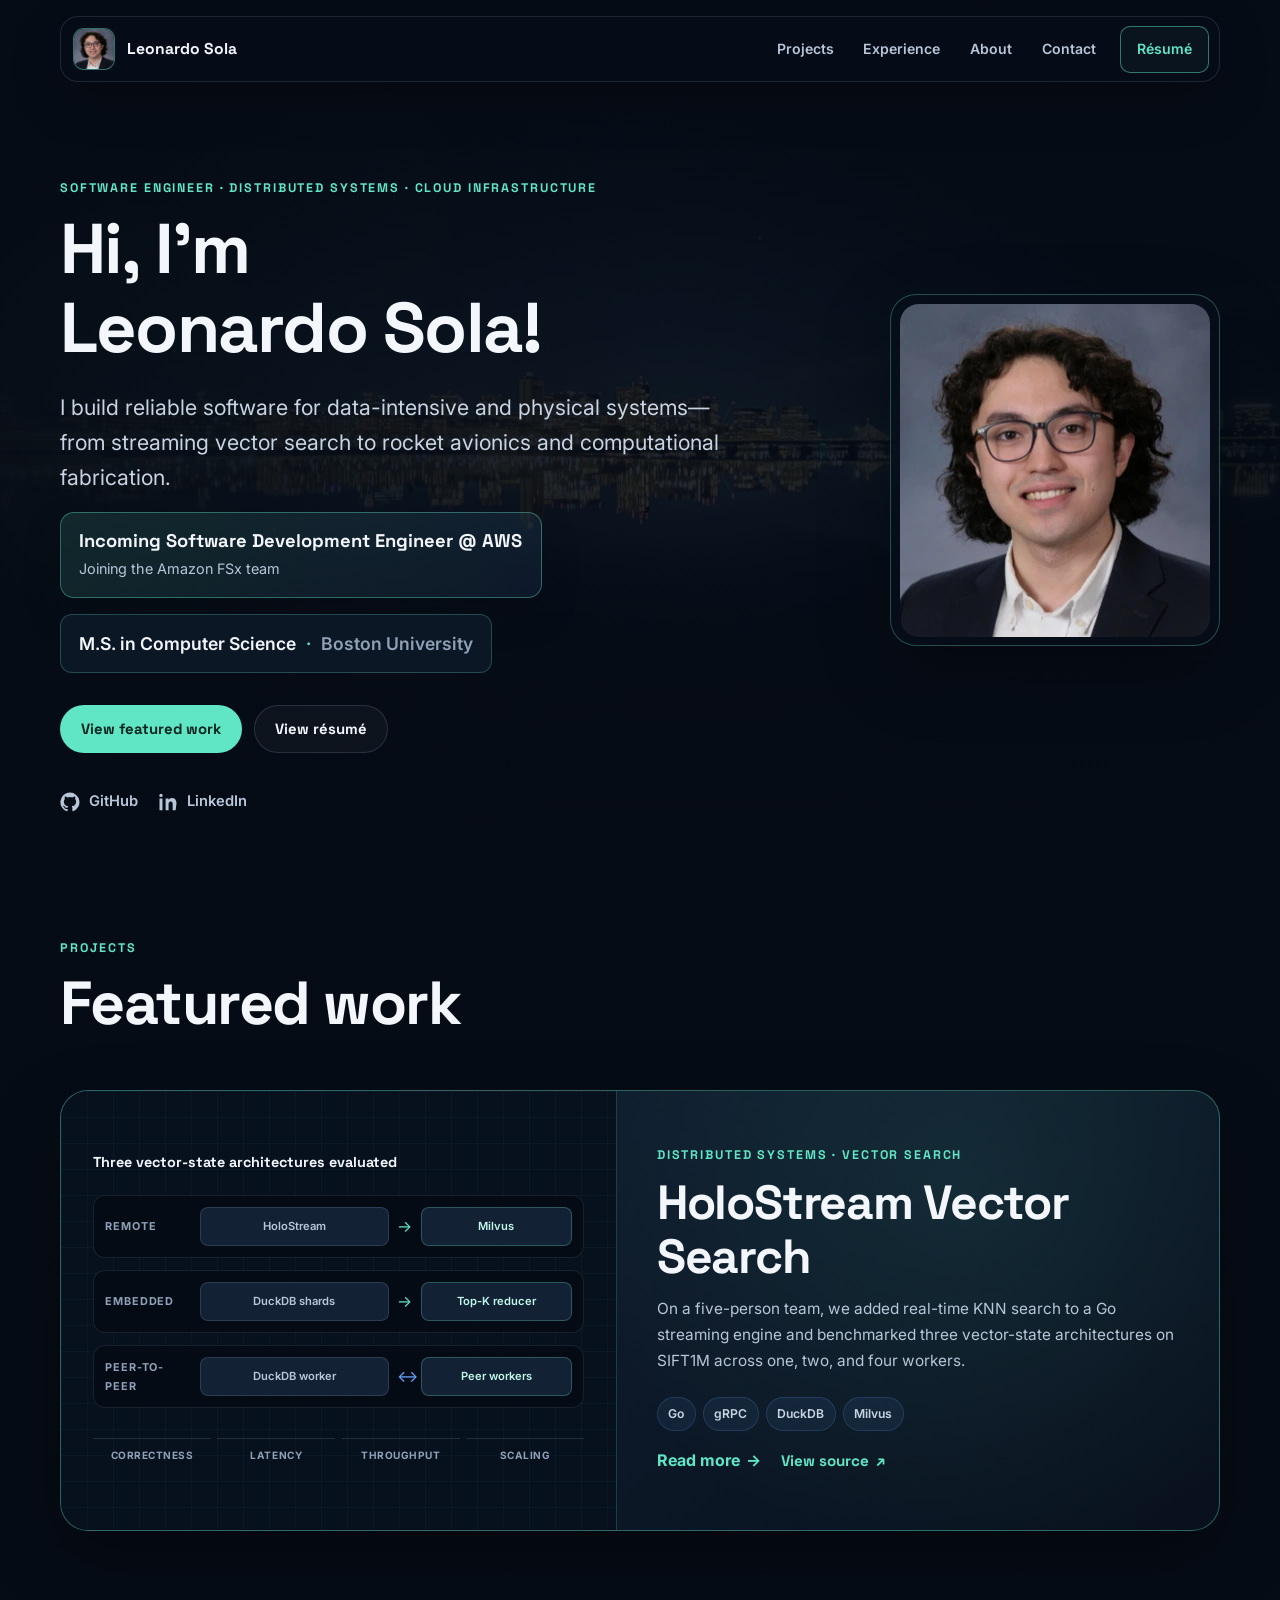
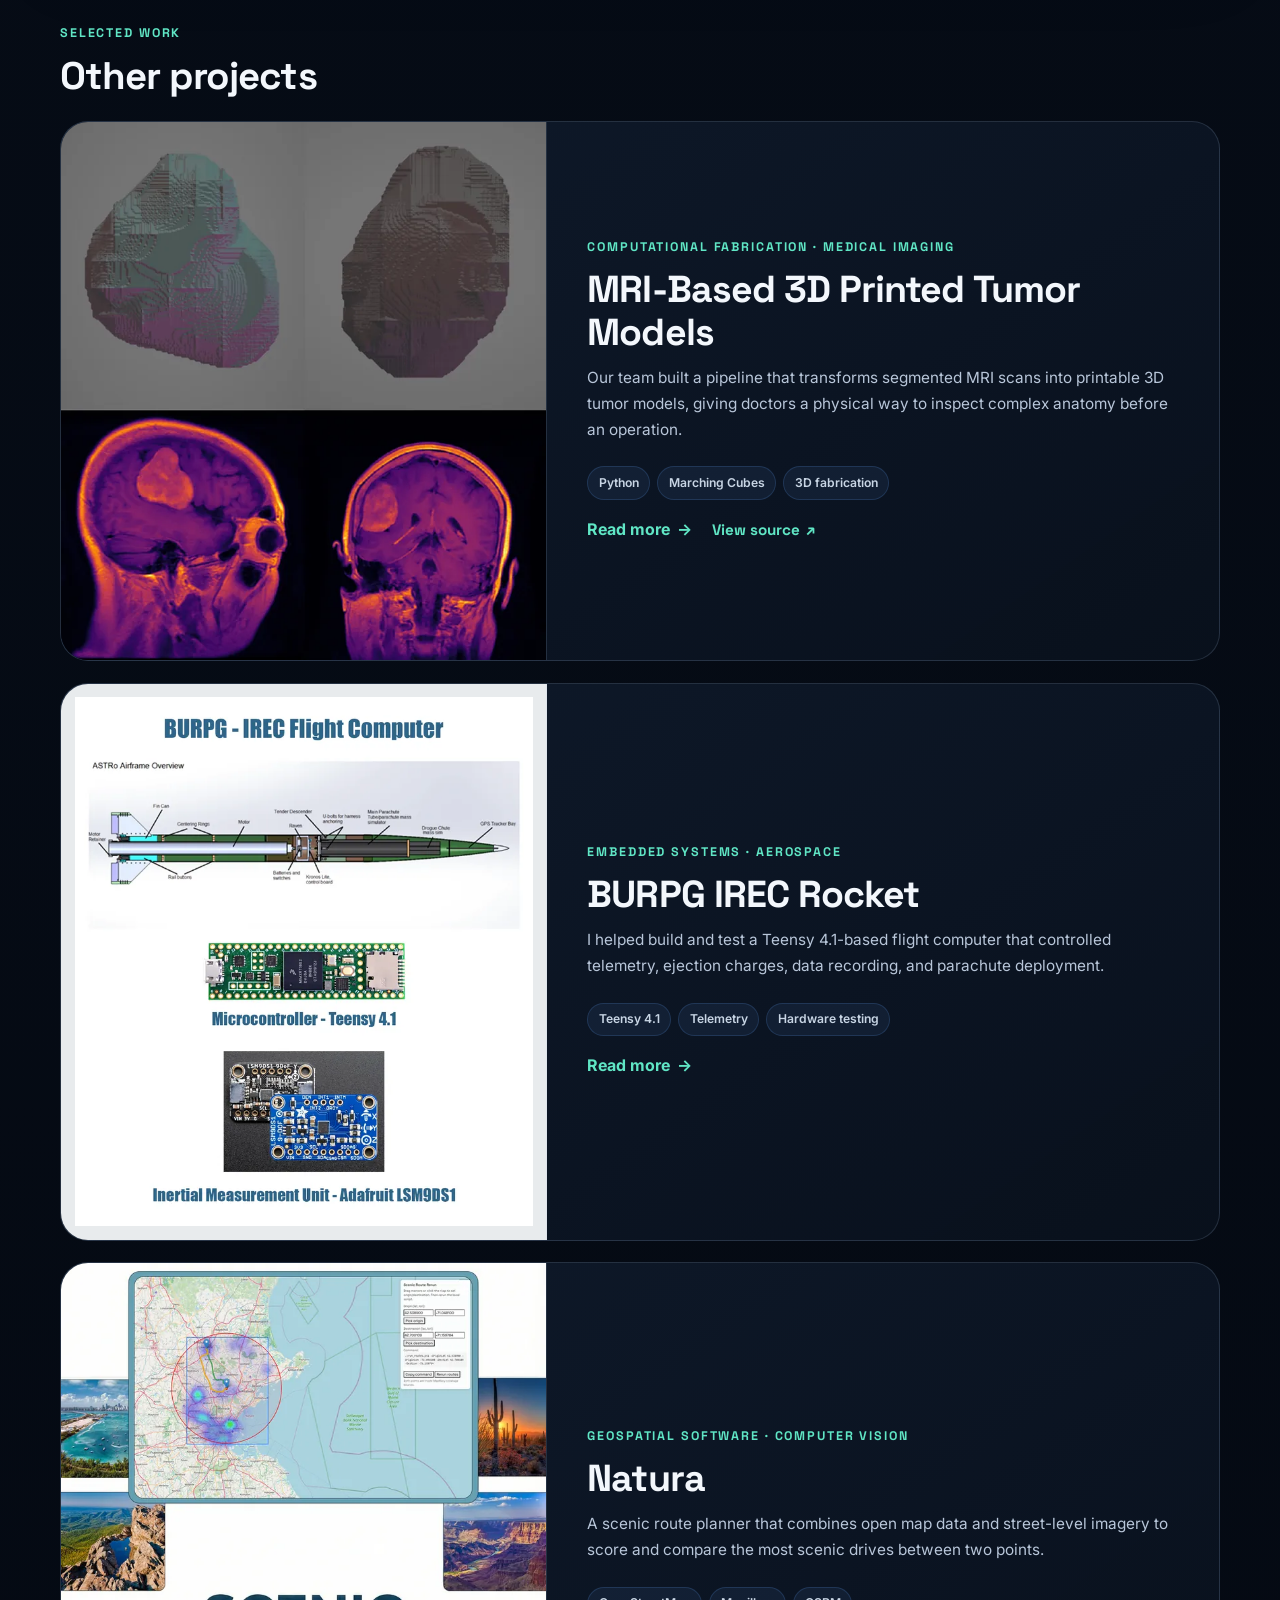
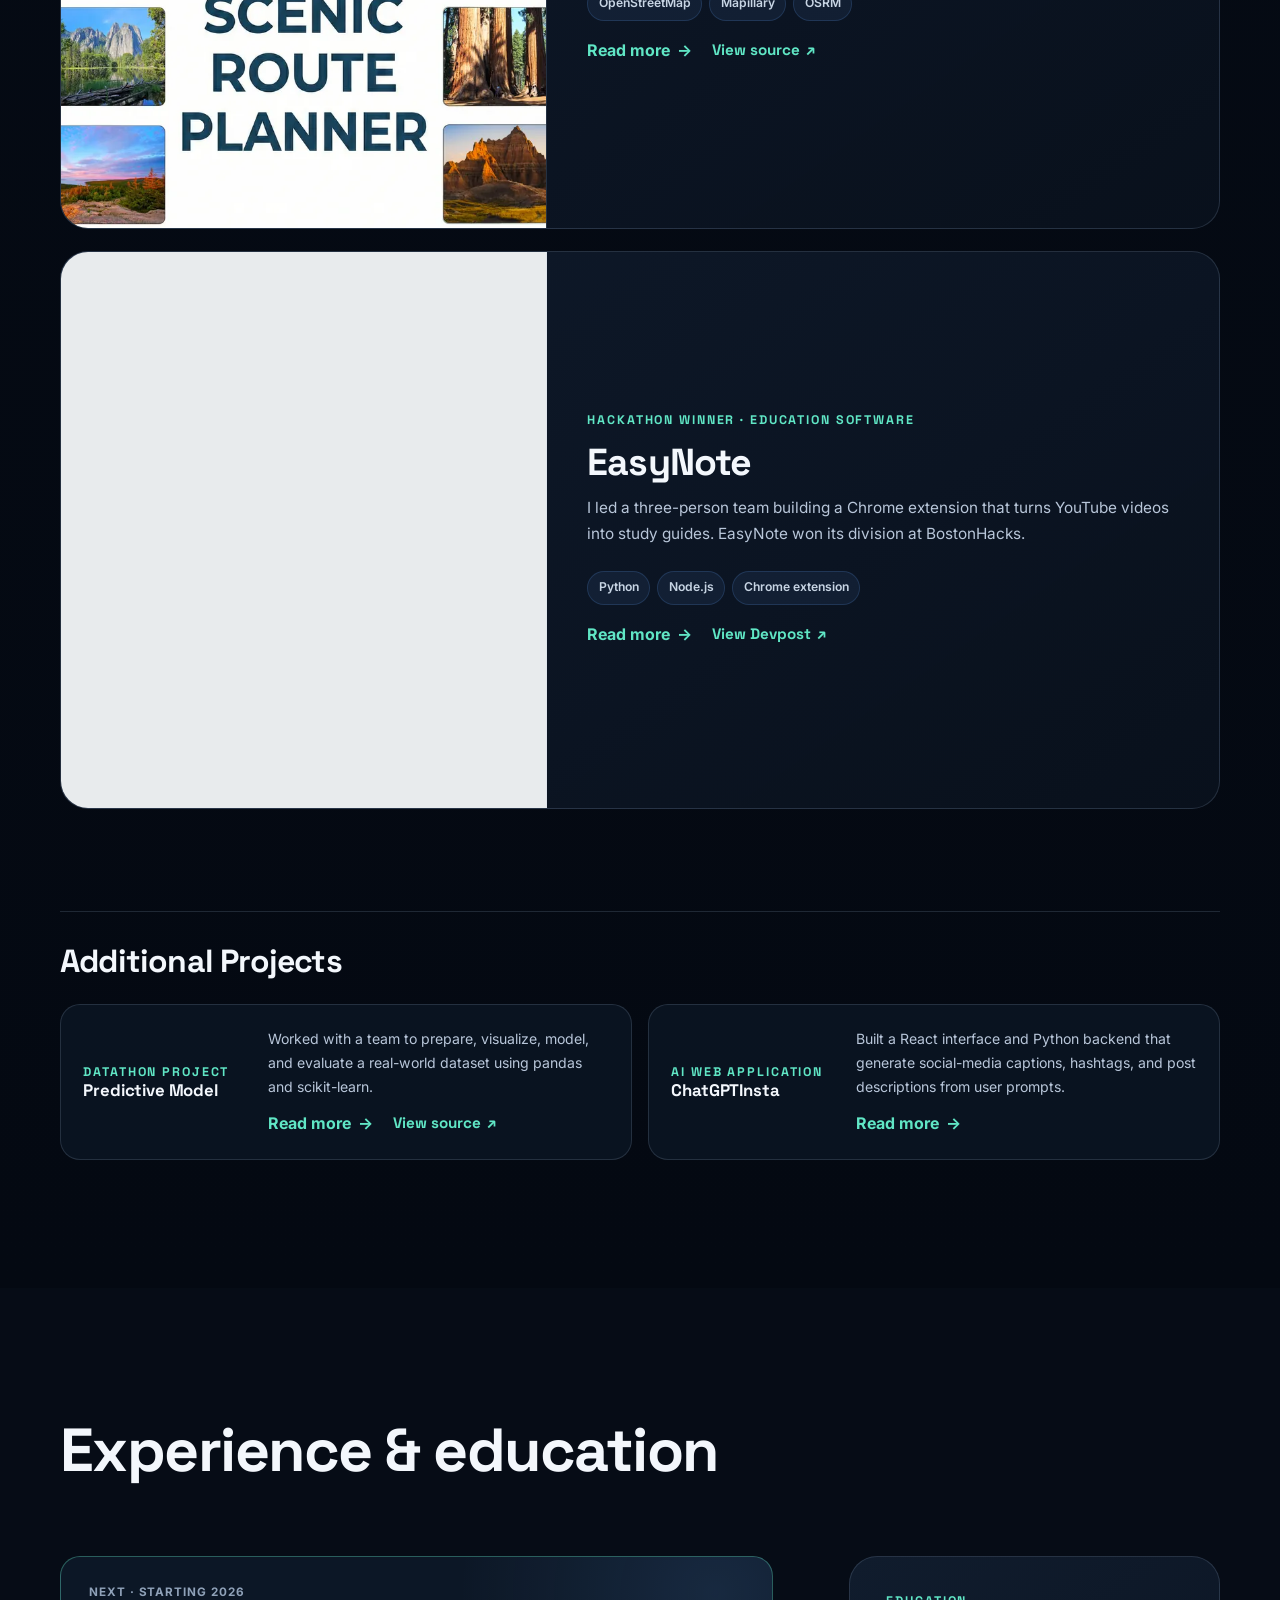
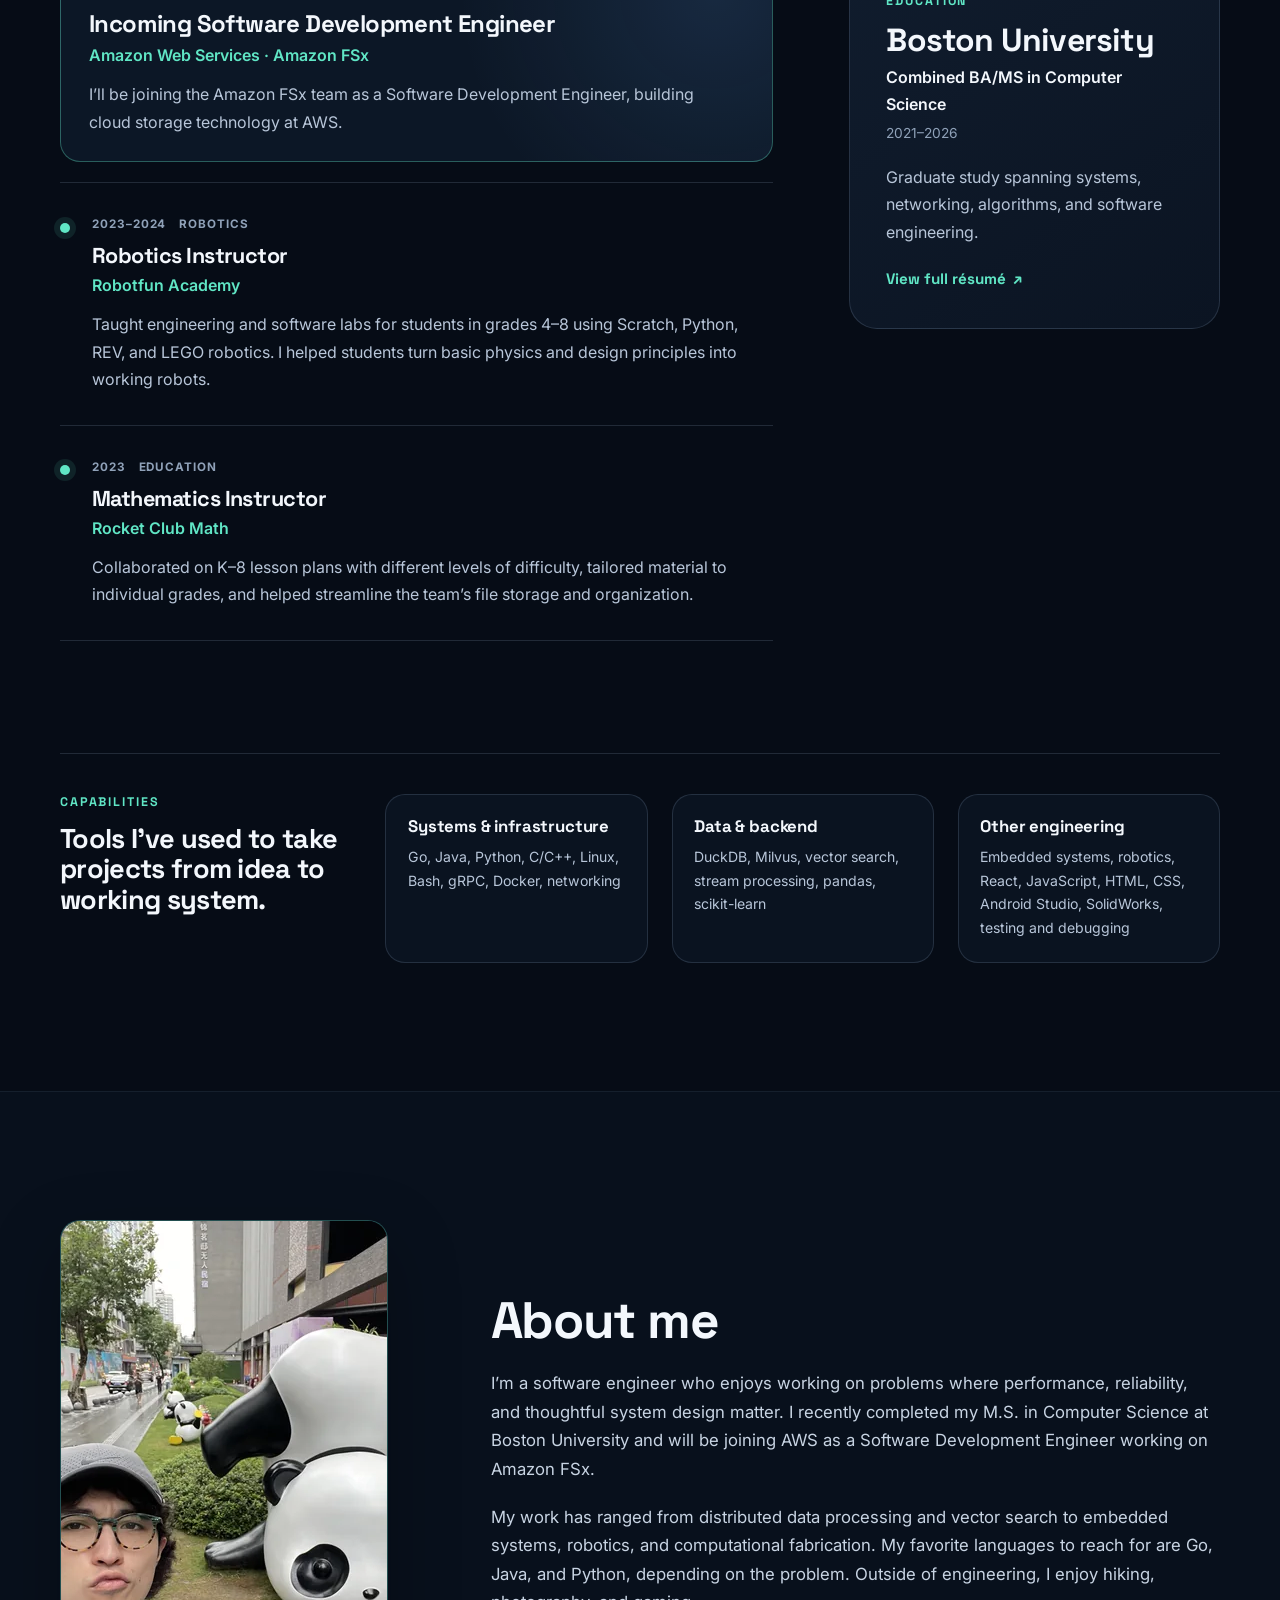
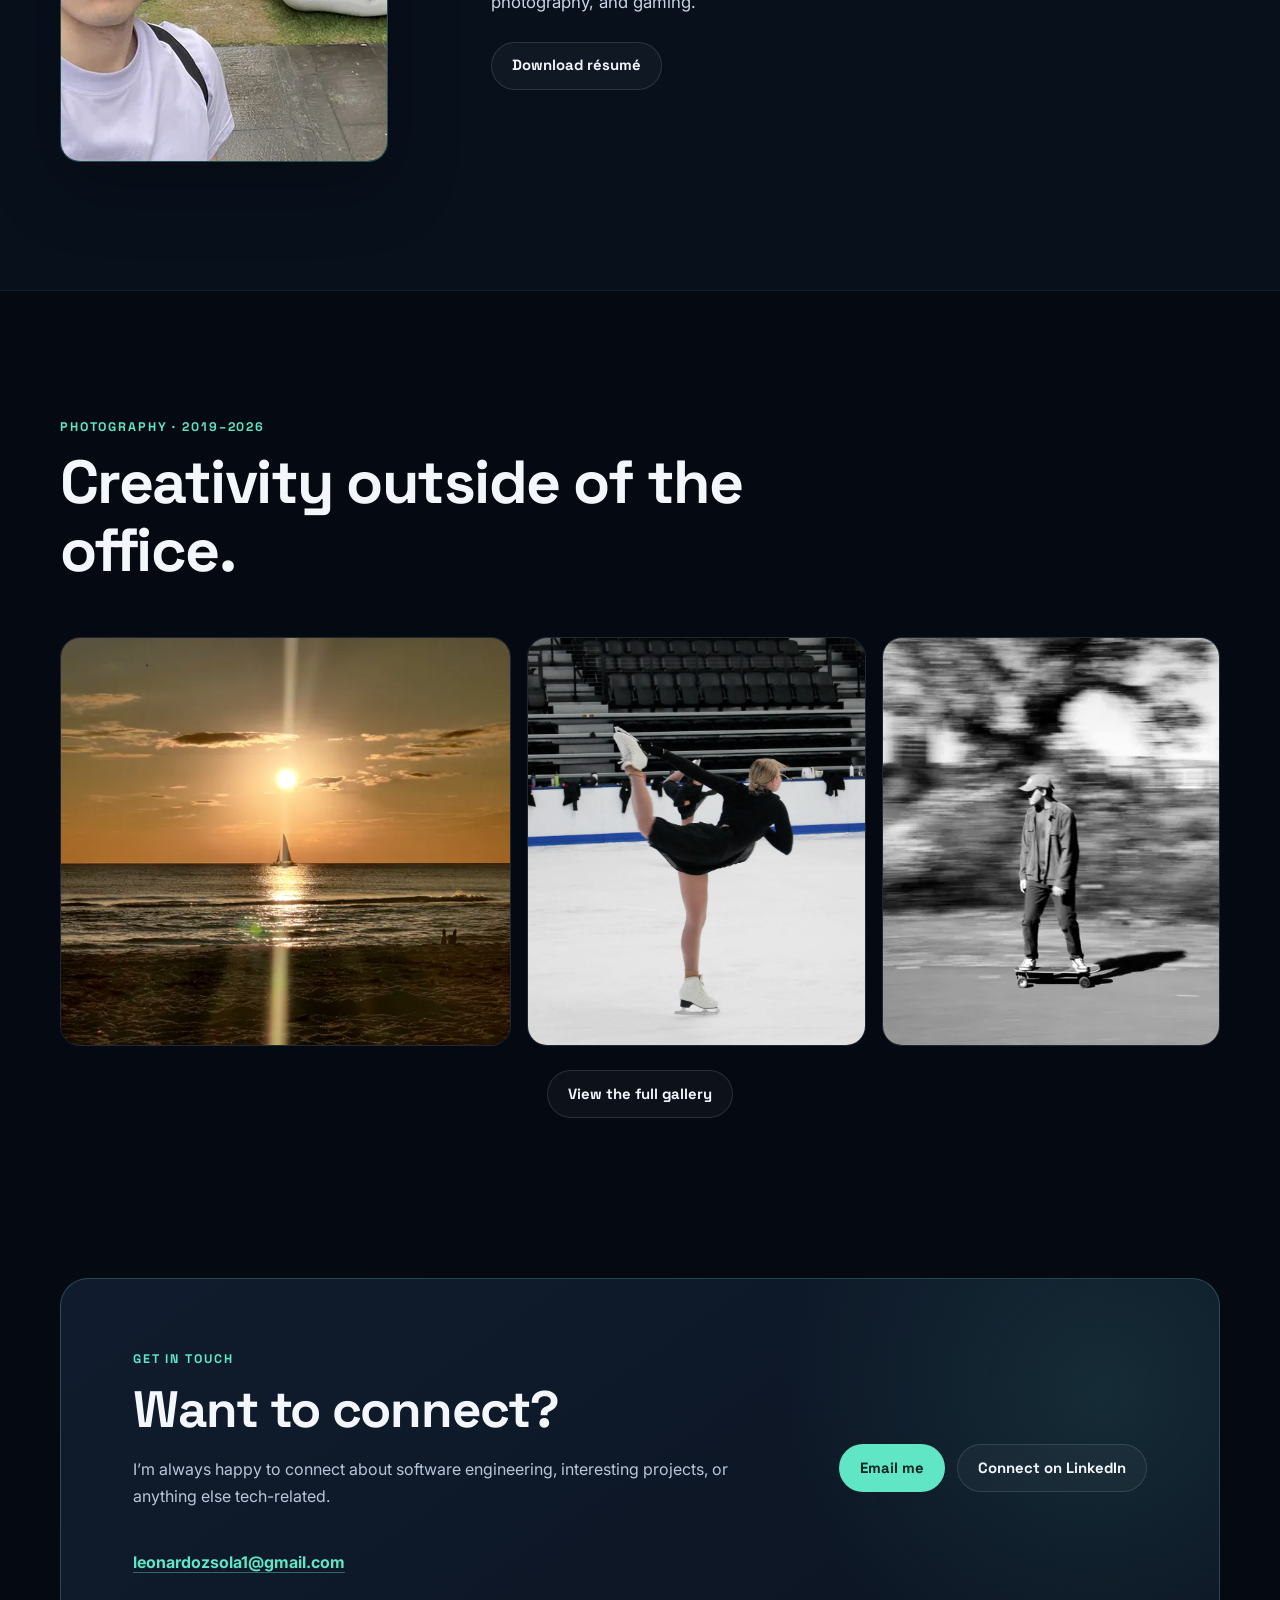
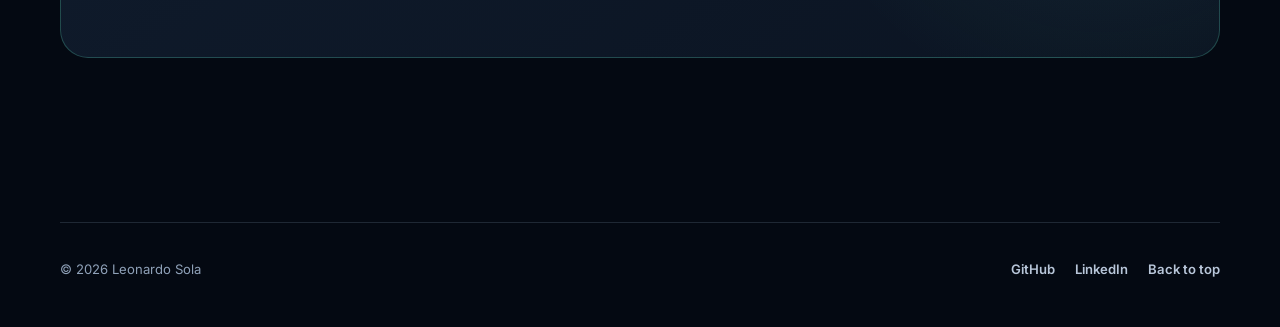
==== commit e419f17a: "incoming aws sde changes to tagline, about me section, experience" ====
--- a/index.html
+++ b/index.html
@@ -3,15 +3,15 @@
 <head>
   <meta charset="utf-8">
   <meta name="viewport" content="width=device-width, initial-scale=1">
-  <title>Leonardo Sola — Software Engineer | Distributed Systems &amp; Robotics</title>
-  <meta name="description" content="Portfolio of Leonardo Sola, a Boston University computer science graduate focused on distributed systems, robotics, and engineering software.">
+  <title>Leonardo Sola — Software Engineer | Distributed Systems &amp; Cloud Infrastructure</title>
+  <meta name="description" content="Portfolio of Leonardo Sola, an incoming AWS software development engineer focused on distributed systems, cloud infrastructure, and reliable software at scale.">
   <meta name="author" content="Leonardo Sola">
   <meta name="theme-color" content="#07101d">
   <link rel="canonical" href="https://leonardosola.com/">
 
   <meta property="og:type" content="website">
-  <meta property="og:title" content="Leonardo Sola — Software Engineer">
-  <meta property="og:description" content="Distributed systems, robotics, and engineering software projects by Leonardo Sola.">
+  <meta property="og:title" content="Leonardo Sola — Software Engineer | Distributed Systems &amp; Cloud Infrastructure">
+  <meta property="og:description" content="Distributed systems, cloud infrastructure, and engineering software projects by Leonardo Sola, incoming SDE at AWS.">
   <meta property="og:url" content="https://leonardosola.com/">
   <meta property="og:image" content="https://leonardosola.com/images/optimized/og-preview.jpg">
   <meta property="og:image:alt" content="Boston skyline reflected across the Charles River at night">
@@ -42,9 +42,10 @@
     ],
     "knowsAbout": [
       "Distributed systems",
+      "Cloud infrastructure",
+      "Vector search",
+      "Stream processing",
       "Robotics",
-      "Engineering software",
-      "Vector search",
       "Computational fabrication"
     ]
   }
@@ -83,9 +84,13 @@
       <div class="hero-backdrop" aria-hidden="true"></div>
       <div class="container hero-grid">
         <div class="hero-copy">
-          <p class="eyebrow">Software engineer · Distributed systems · Robotics</p>
+          <p class="eyebrow">Software engineer · Distributed systems · Cloud infrastructure</p>
           <h1 id="hero-title">Hi, I’m <span>Leonardo Sola!</span></h1>
           <p class="hero-lede">I build reliable software for data-intensive and physical systems—from streaming vector search to rocket avionics and computational fabrication.</p>
+          <div class="hero-next" aria-label="Upcoming position">
+            <span class="hero-next-label">Incoming Software Development Engineer @ AWS</span>
+            <span class="hero-next-team">Joining the Amazon FSx team</span>
+          </div>
           <p class="hero-credential"><span>M.S. in Computer Science</span><span>Boston University</span></p>
 
           <div class="hero-actions">
@@ -109,7 +114,6 @@
           <div class="portrait-frame">
             <img class="hero-portrait" src="images/optimized/portrait.webp" alt="Portrait of Leonardo Sola" width="334" height="333" decoding="async" fetchpriority="high">
           </div>
-          <p class="availability"><span aria-hidden="true"></span> Seeking systems & robotics software roles!</p>
         </div>
       </div>
 
@@ -119,11 +123,11 @@
       <div class="container">
         <div class="simple-section-heading">
           <p class="eyebrow">Projects</p>
-          <h2 id="work-title">Featured Projects</h2>
+          <h2 id="work-title">Featured work</h2>
         </div>
 
         <div class="selected-projects">
-          <article class="selected-project" aria-labelledby="holostream-title">
+          <article class="selected-project selected-project-featured" aria-labelledby="holostream-title">
             <figure class="architecture-card selected-project-media" aria-labelledby="architecture-caption">
               <figcaption id="architecture-caption">Three vector-state architectures evaluated</figcaption>
               <div class="architecture-row">
@@ -155,6 +159,11 @@
             </div>
           </article>
 
+          <div class="other-projects-heading">
+            <p class="eyebrow">Selected work</p>
+            <h3>Other projects</h3>
+          </div>
+
           <article class="selected-project" aria-labelledby="tumor-title">
             <img class="selected-project-media" src="images/optimized/tumor-720.webp" srcset="images/optimized/tumor-720.webp 720w, images/optimized/tumor-1200.webp 1200w" sizes="(max-width: 760px) calc(100vw - 2rem), 42vw" alt="Three-dimensional tumor models and source MRI scans" width="933" height="1034" loading="lazy" decoding="async">
             <div class="selected-project-content">
@@ -232,12 +241,20 @@
       <div class="container">
         <div class="section-heading section-heading-compact">
           <div>
-            <h2 id="experience-title">Leadership &amp; education</h2>
+            <h2 id="experience-title">Experience &amp; education</h2>
           </div>
         </div>
 
         <div class="experience-layout">
           <div class="timeline">
+            <article class="next-role-card" aria-labelledby="next-role-title">
+              <div class="timeline-meta">
+                <span>Next · Starting 2026</span>
+              </div>
+              <h3 id="next-role-title">Incoming Software Development Engineer</h3>
+              <p class="timeline-org">Amazon Web Services · Amazon FSx</p>
+              <p>I’ll be joining the Amazon FSx team as a Software Development Engineer, building cloud storage technology at AWS.</p>
+            </article>
             <article class="timeline-item">
               <div class="timeline-meta">
                 <span>2023–2024</span>
@@ -263,7 +280,7 @@
             <h3>Boston University</h3>
             <p class="degree">Combined BA/MS in Computer Science</p>
             <p class="education-date">2021–2026</p>
-            <p>Relevant coursework includes Distributed Systems, Computer Networking, Computational Fabrication, Applied Machine Learning, Computational Logic, and Algorithmic Data Mining.</p>
+            <p>Graduate study spanning systems, networking, algorithms, and software engineering.</p>
             <a class="text-link" href="Leonardo%20Sola%20Resume.pdf" target="_blank" rel="noopener">View full résumé <span aria-hidden="true">↗</span></a>
           </aside>
         </div>
@@ -274,16 +291,16 @@
             <h3 id="skills-title">Tools I’ve used to take projects from idea to working system.</h3>
           </div>
           <article class="skill-group">
-            <h4>Systems &amp; runtime</h4>
-            <p>Go, Java, Python, C, C++, Linux, Bash, gRPC, Docker, distributed systems, networking</p>
+            <h4>Systems &amp; infrastructure</h4>
+            <p>Go, Java, Python, C/C++, Linux, Bash, gRPC, Docker, networking</p>
           </article>
           <article class="skill-group">
-            <h4>Data &amp; search</h4>
-            <p>DuckDB, Milvus, pandas, scikit-learn, vector search, experiment and correctness tooling</p>
+            <h4>Data &amp; backend</h4>
+            <p>DuckDB, Milvus, vector search, stream processing, pandas, scikit-learn</p>
           </article>
           <article class="skill-group">
-            <h4>Engineering &amp; product</h4>
-            <p>Embedded systems, microcontrollers, testing and debugging, performance optimization, Android Studio, SolidWorks, JavaScript, React, HTML, CSS</p>
+            <h4>Other engineering</h4>
+            <p>Embedded systems, robotics, React, JavaScript, HTML, CSS, Android Studio, SolidWorks, testing and debugging</p>
           </article>
         </div>
       </div>
@@ -296,8 +313,8 @@
         </figure>
         <div class="about-copy">
           <h2 id="about-title">About me</h2>
-          <p>Hi! I’m a recent Boston University graduate who enjoys building software that has to work across machines—or interact with the physical world. I’m especially interested in distributed systems, robotics, manufacturing, and aerospace.</p>
-          <p>My favorite languages to reach for are Go, Java, and Python, depending on the problem. Outside of engineering, I enjoy hiking, photography, and gaming. I’m based in Eastern Time and always happy to talk about interesting software or engineering work.</p>
+          <p>I’m a software engineer who enjoys working on problems where performance, reliability, and thoughtful system design matter. I recently completed my M.S. in Computer Science at Boston University and will be joining AWS as a Software Development Engineer working on Amazon FSx.</p>
+          <p>My work has ranged from distributed data processing and vector search to embedded systems, robotics, and computational fabrication. My favorite languages to reach for are Go, Java, and Python, depending on the problem. Outside of engineering, I enjoy hiking, photography, and gaming.</p>
           <a class="button button-secondary about-resume-button" href="Leonardo%20Sola%20Resume.pdf" download>Download résumé</a>
         </div>
       </div>
@@ -329,8 +346,8 @@
       <div class="container contact-panel">
         <div>
           <p class="eyebrow">Get in touch</p>
-          <h2 id="contact-title">Have a role or project where I could help?</h2>
-          <p>Feel free to email me at any time. I’d be happy to share more of my work and discuss opportunities that may be a good fit for both of us. I look forward to hearing from you!</p>
+          <h2 id="contact-title">Want to connect?</h2>
+          <p>I’m always happy to connect about software engineering, interesting projects, or anything else tech-related.</p>
           <a class="contact-email" href="mailto:leonardozsola1@gmail.com">leonardozsola1@gmail.com</a>
         </div>
         <div class="contact-actions">
--- a/css/site.css
+++ b/css/site.css
@@ -414,6 +414,32 @@
   line-height: 1.65;
 }
 
+.hero-next {
+  width: fit-content;
+  max-width: 100%;
+  margin: 0 0 1rem;
+  padding: 1rem 1.15rem;
+  display: grid;
+  gap: 0.2rem;
+  background: linear-gradient(135deg, rgba(96, 230, 197, 0.12), rgba(103, 167, 255, 0.08));
+  border: 1px solid rgba(96, 230, 197, 0.38);
+  border-radius: 14px;
+  box-shadow: 0 16px 38px rgba(0, 0, 0, 0.18);
+}
+
+.hero-next-label {
+  color: var(--text);
+  font-family: var(--heading);
+  font-size: clamp(1rem, 2vw, 1.15rem);
+  font-weight: 700;
+  line-height: 1.35;
+}
+
+.hero-next-team {
+  color: var(--text-soft);
+  font-size: 0.9rem;
+}
+
 .hero-credential {
   width: fit-content;
   margin: 0 0 2rem;
@@ -491,17 +517,6 @@
   border-radius: 19px;
 }
 
-.availability {
-  margin: 1rem 0 0;
-  display: flex;
-  align-items: center;
-  justify-content: center;
-  gap: 0.6rem;
-  color: var(--text-soft);
-  font-size: 0.94rem;
-  line-height: 1.5;
-}
-
 .contact-email {
   width: fit-content;
   min-height: 44px;
@@ -519,15 +534,6 @@
   text-decoration-color: var(--accent);
 }
 
-.availability span {
-  width: 9px;
-  height: 9px;
-  flex: 0 0 9px;
-  background: var(--accent);
-  border-radius: 50%;
-  box-shadow: 0 0 0 5px rgba(96, 230, 197, 0.12);
-}
-
 .focus-strip {
   margin-top: clamp(3rem, 8vh, 5rem);
   padding: 1rem 1.2rem;
@@ -619,6 +625,32 @@
 .selected-project:focus-within {
   border-color: rgba(96, 230, 197, 0.34);
   box-shadow: 0 20px 52px rgba(0, 0, 0, 0.2);
+}
+
+.selected-project-featured {
+  grid-template-columns: minmax(380px, 48%) minmax(0, 1fr);
+  background:
+    radial-gradient(circle at 78% 22%, rgba(96, 230, 197, 0.09), transparent 24rem),
+    linear-gradient(145deg, rgba(19, 36, 56, 0.98), rgba(8, 17, 29, 0.98));
+  border-color: rgba(96, 230, 197, 0.36);
+  box-shadow: 0 26px 70px rgba(0, 0, 0, 0.3);
+}
+
+.selected-project-featured .selected-project-content {
+  padding-block: clamp(2rem, 5vw, 3.5rem);
+}
+
+.selected-project-featured .selected-project-content h3 {
+  font-size: clamp(2rem, 4vw, 3rem);
+}
+
+.other-projects-heading {
+  margin: clamp(2.5rem, 6vw, 4.5rem) 0 0.15rem;
+}
+
+.other-projects-heading h3 {
+  margin-bottom: 0;
+  font-size: clamp(1.8rem, 3vw, 2.5rem);
 }
 
 img.selected-project-media {
@@ -1196,13 +1228,37 @@
 }
 
 .timeline {
-  border-top: 1px solid var(--line);
+  border-top: 0;
+}
+
+.next-role-card {
+  margin-bottom: 1.25rem;
+  padding: 1.6rem 1.75rem;
+  background:
+    radial-gradient(circle at 92% 18%, rgba(103, 167, 255, 0.12), transparent 16rem),
+    rgba(16, 28, 45, 0.72);
+  border: 1px solid rgba(96, 230, 197, 0.34);
+  border-radius: var(--radius-md);
+}
+
+.next-role-card h3 {
+  margin-bottom: 0.25rem;
+  font-size: 1.5rem;
+}
+
+.next-role-card p:last-child {
+  max-width: 62ch;
+  margin-bottom: 0;
 }
 
 .timeline-item {
   position: relative;
   padding: 2rem 0 2rem 2rem;
   border-bottom: 1px solid var(--line);
+}
+
+.next-role-card + .timeline-item {
+  border-top: 1px solid var(--line);
 }
 
 .timeline-item::before {
@@ -1693,6 +1749,10 @@
     border-radius: var(--radius-md);
   }
 
+  .selected-project-featured {
+    grid-template-columns: 1fr;
+  }
+
   img.selected-project-media {
     height: auto;
     min-height: 0;
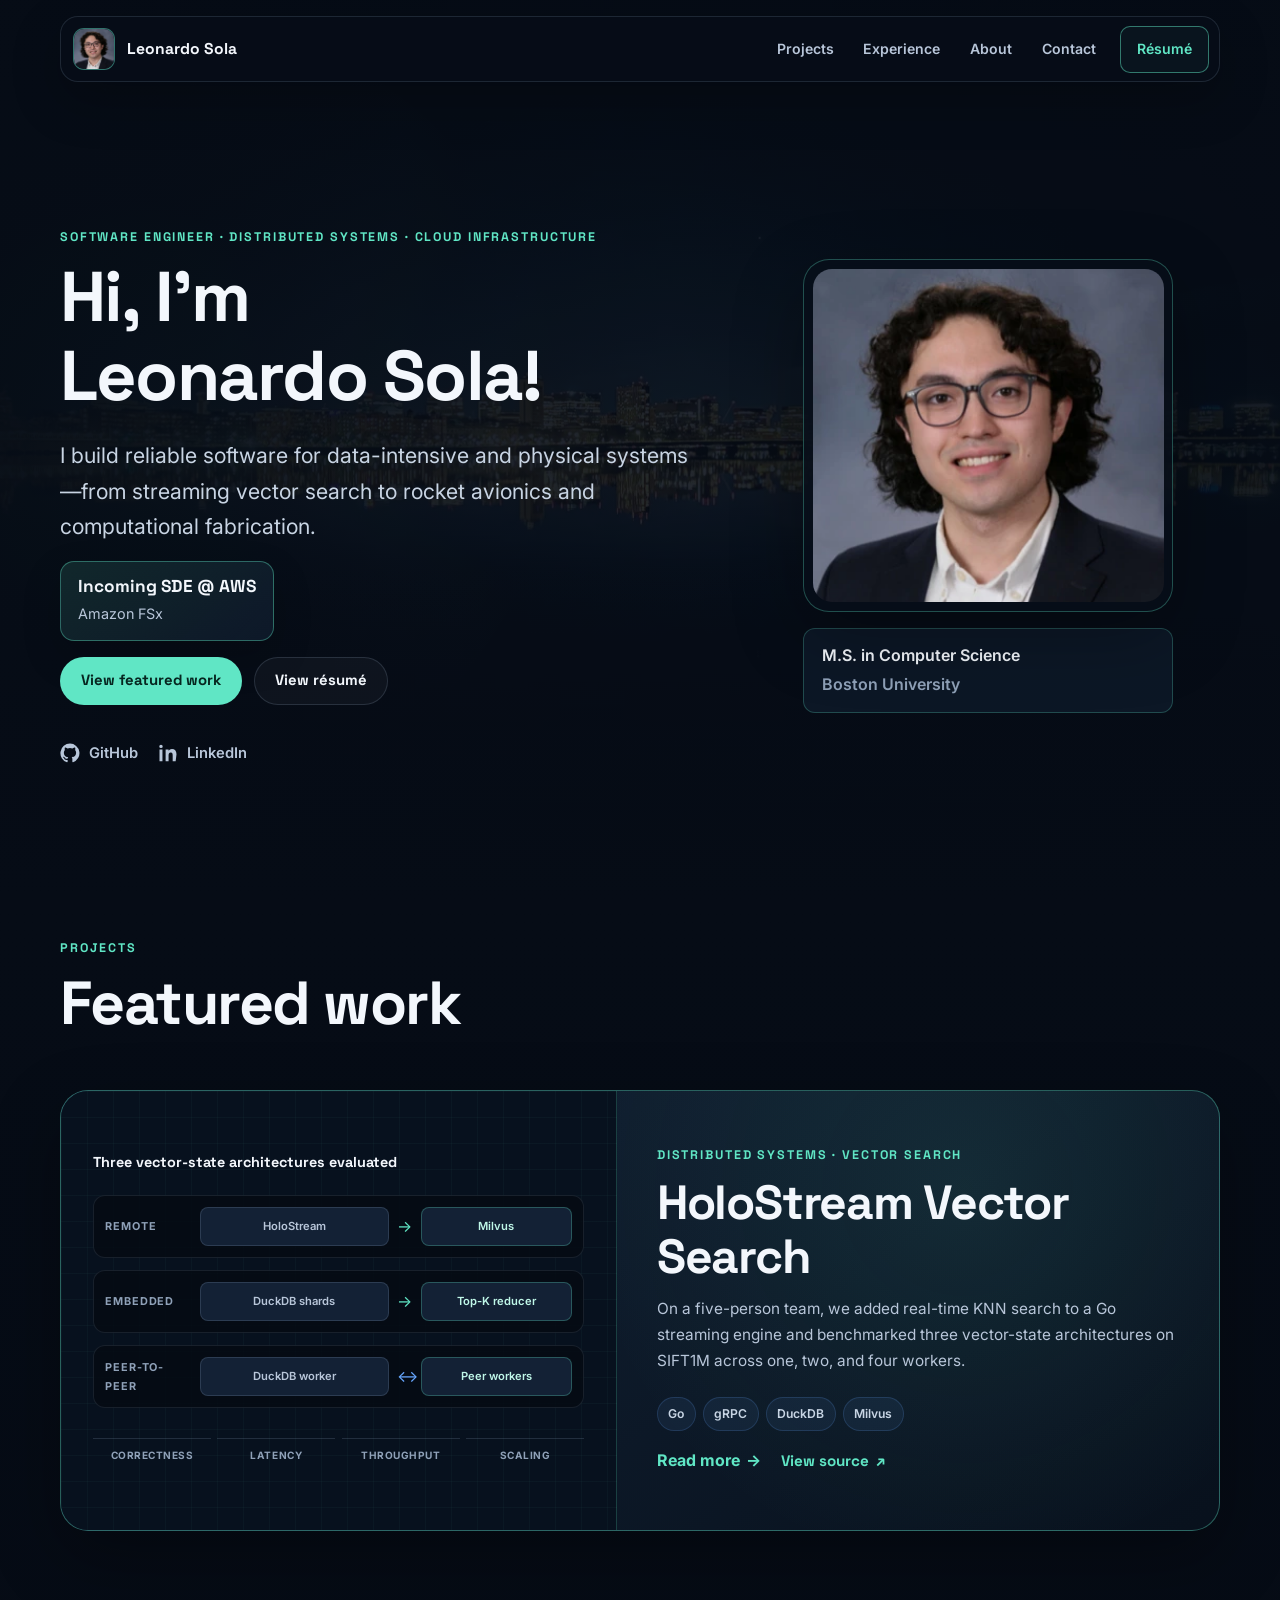
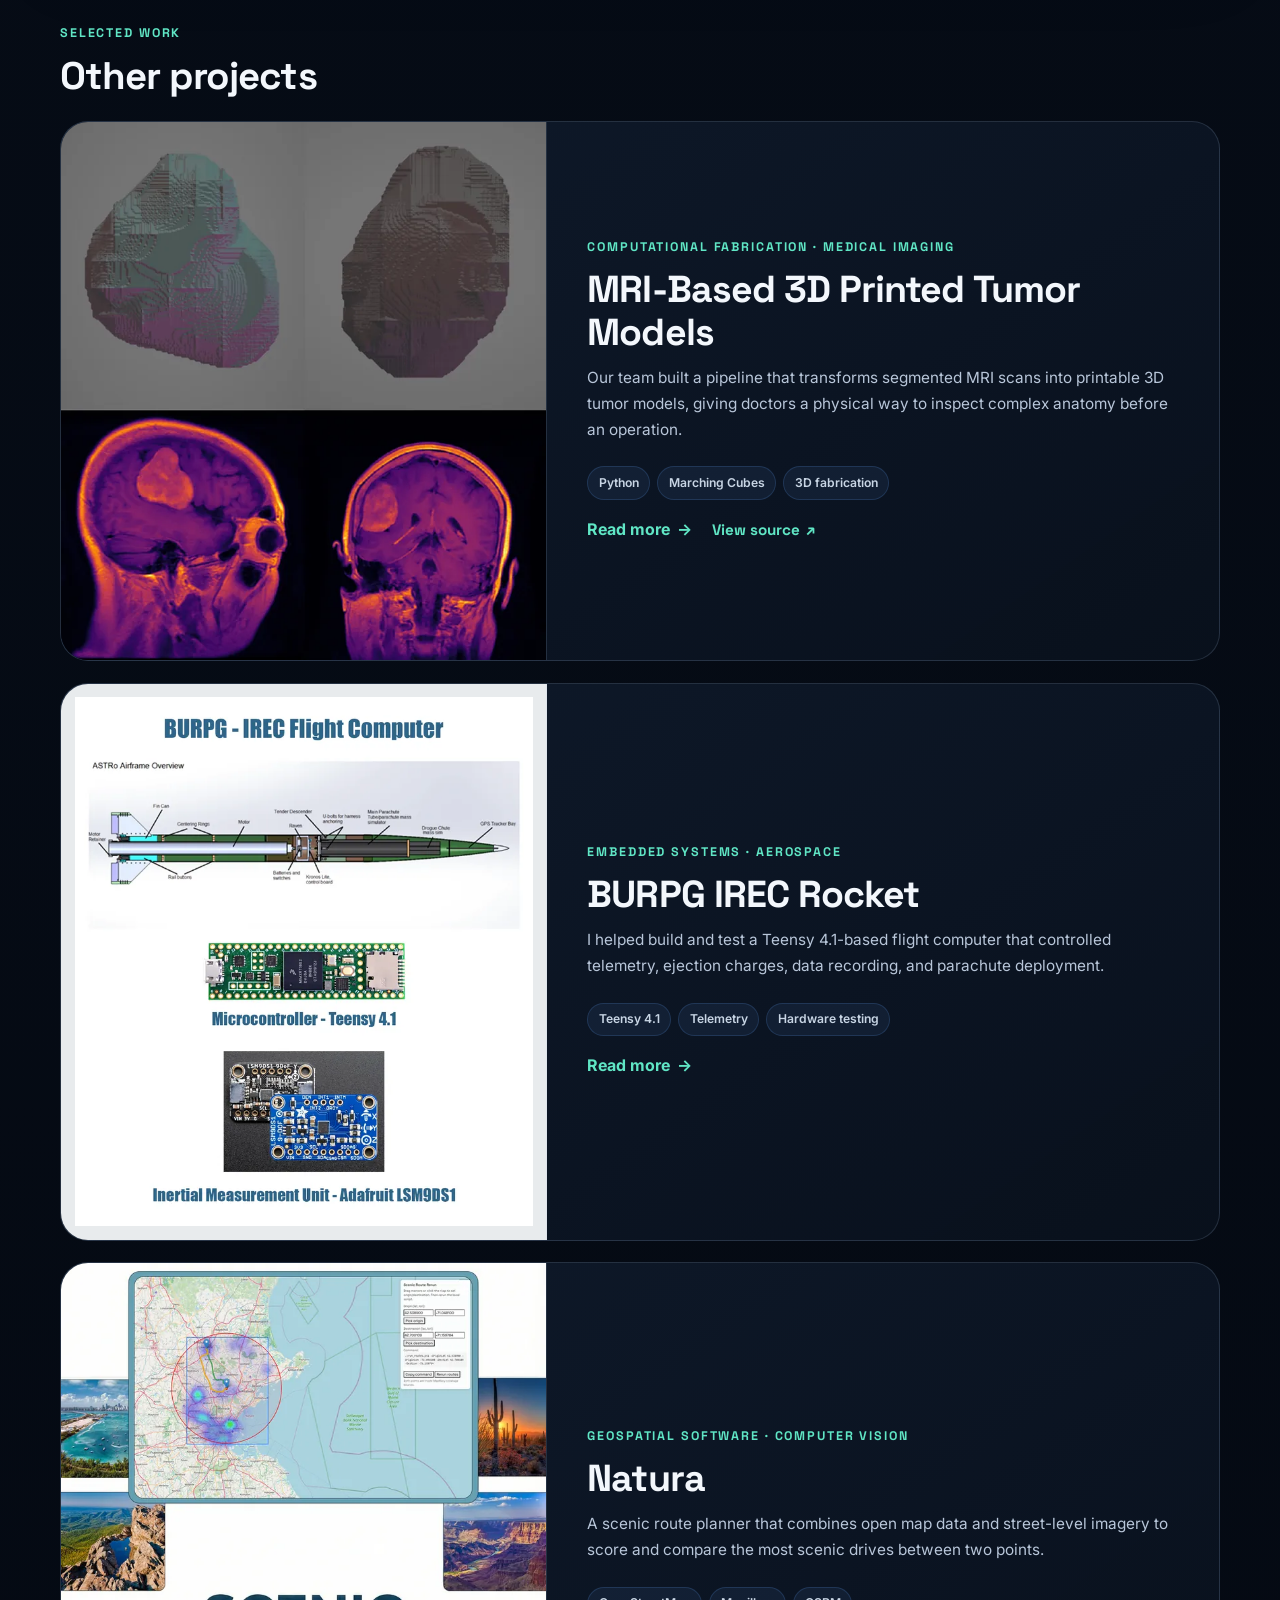
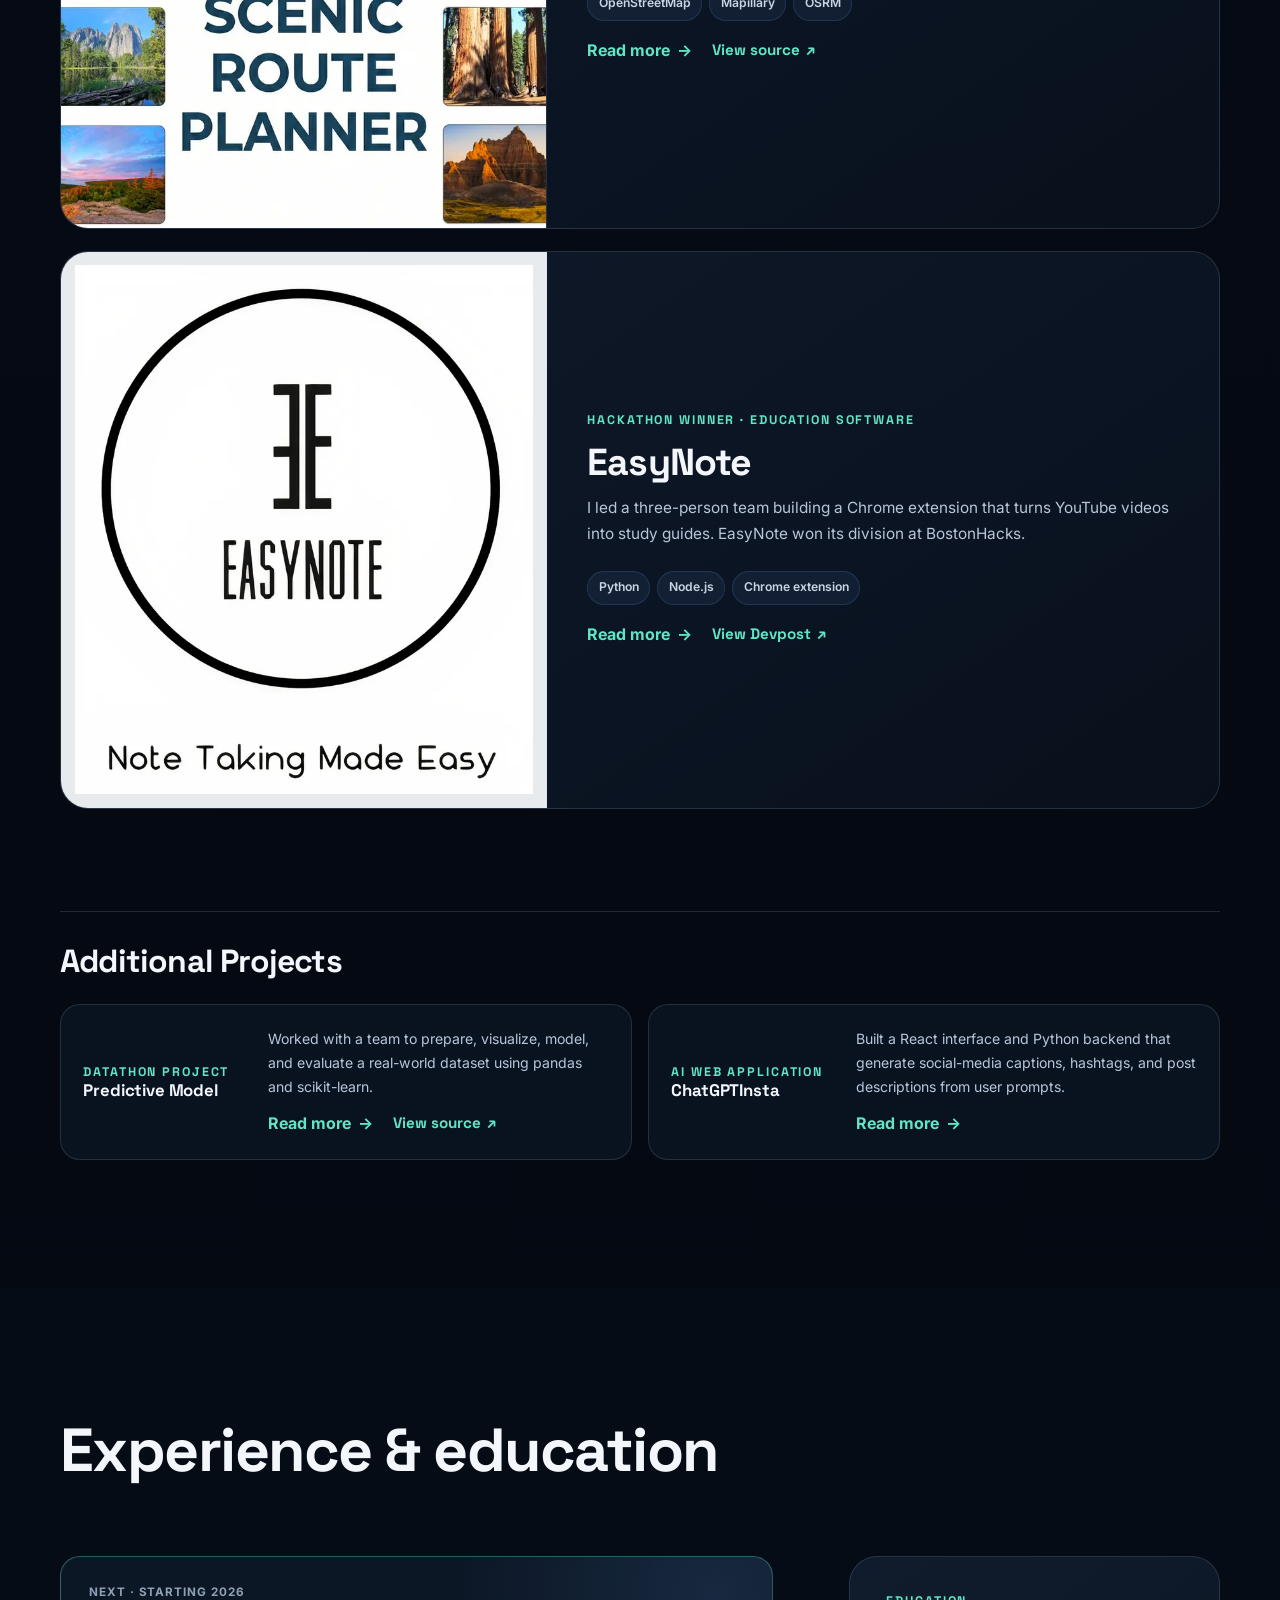
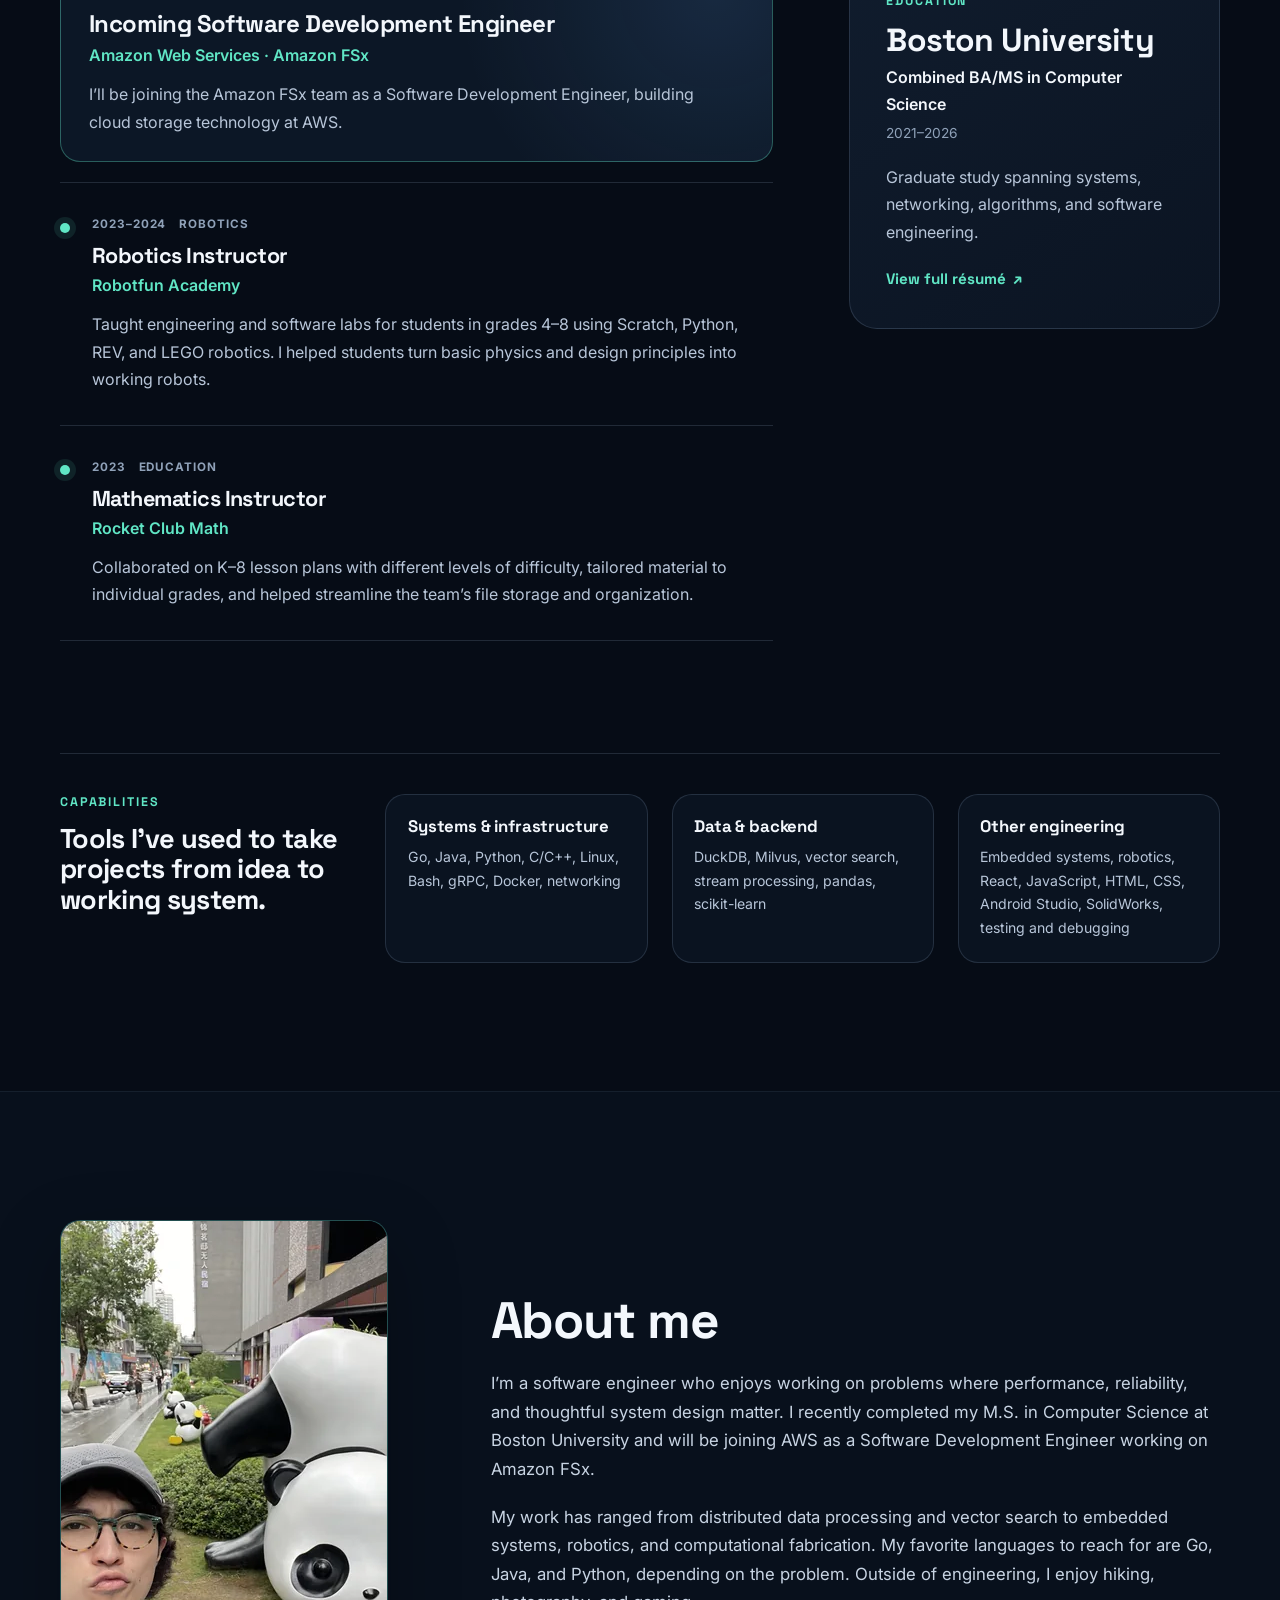
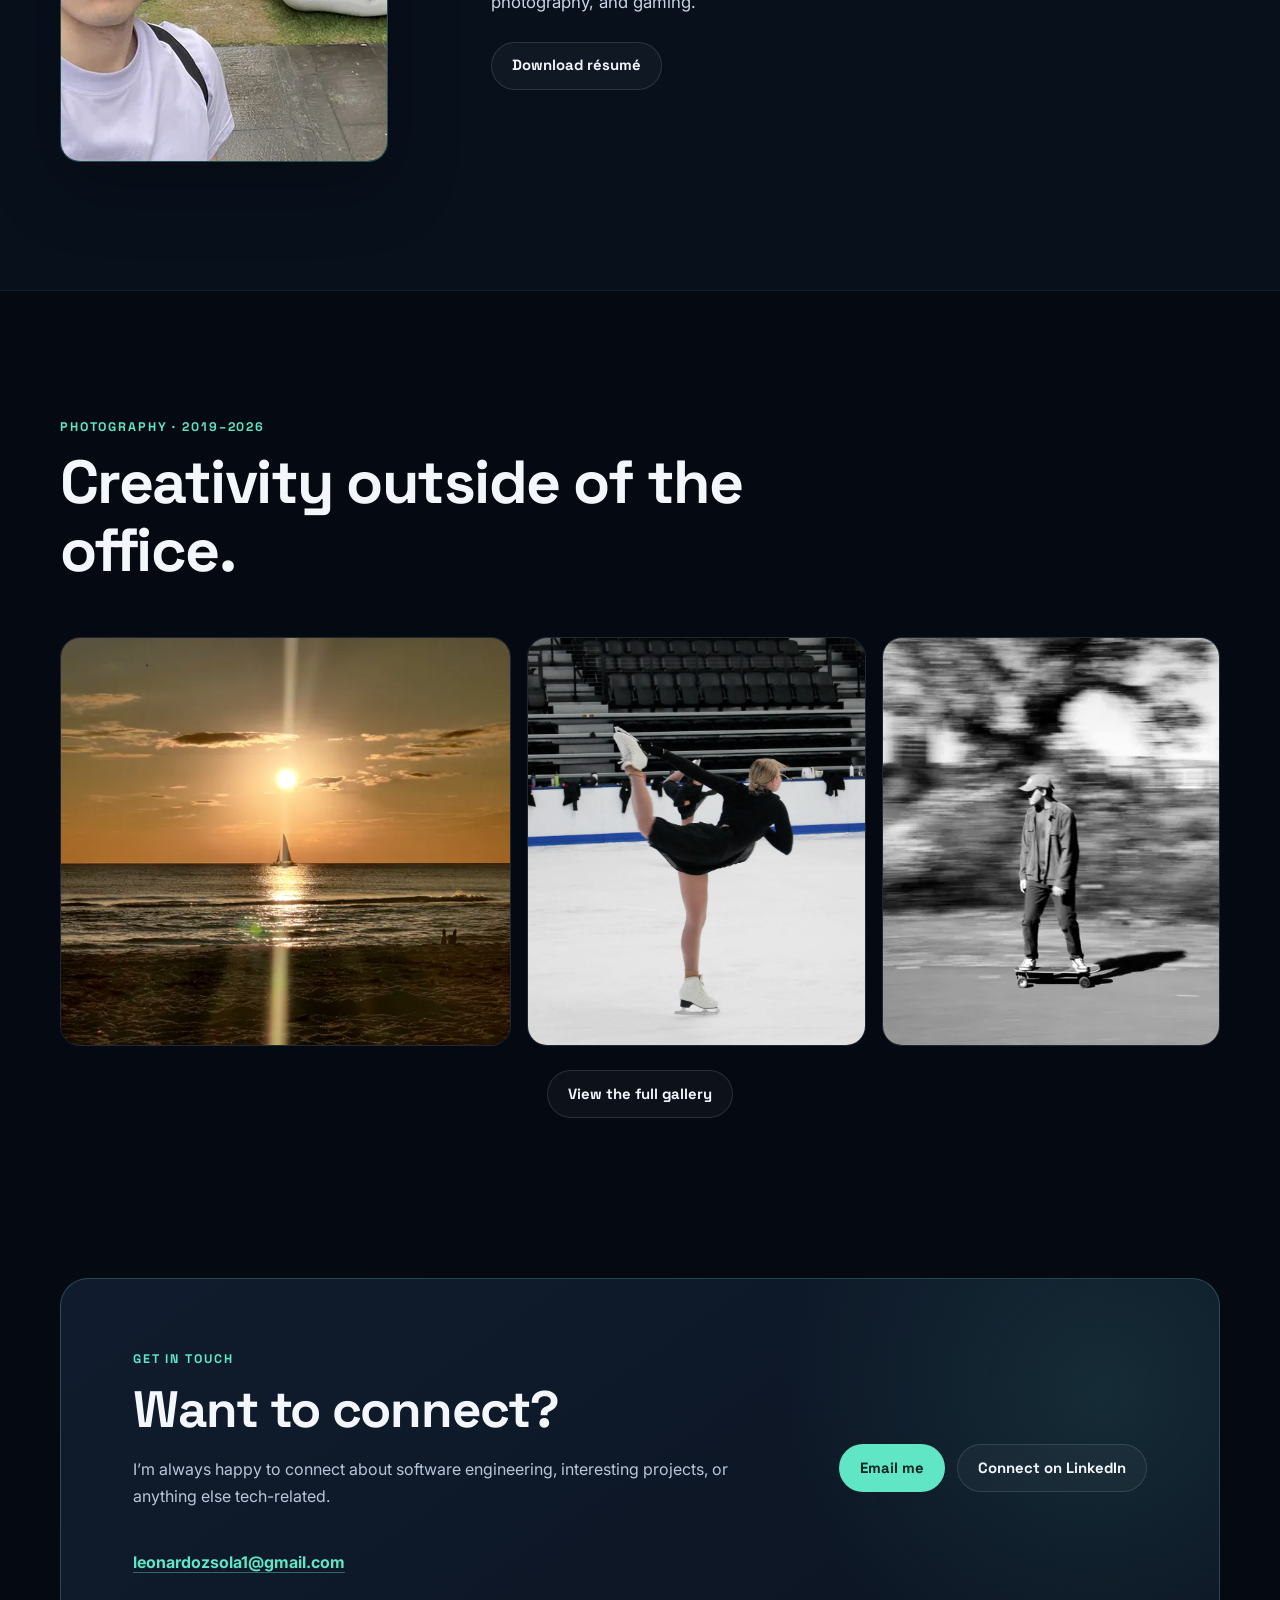
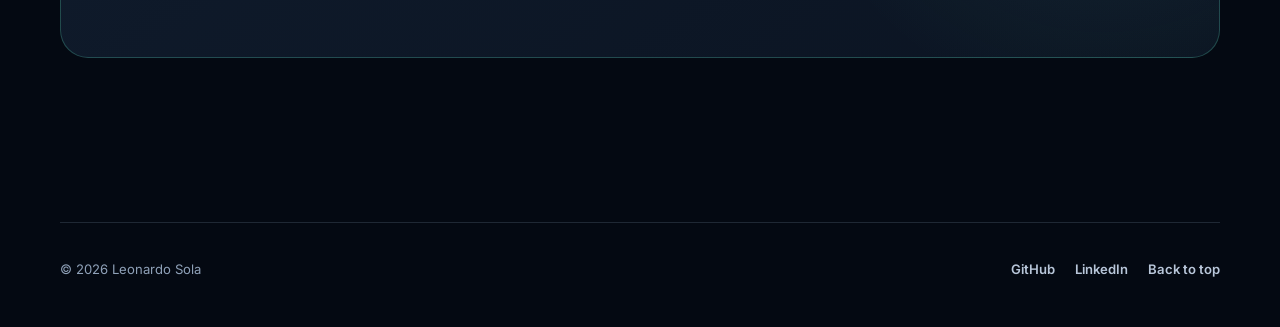
==== commit 5c10b588: "landing page reformat" ====
--- a/index.html
+++ b/index.html
@@ -88,10 +88,9 @@
           <h1 id="hero-title">Hi, I’m <span>Leonardo Sola!</span></h1>
           <p class="hero-lede">I build reliable software for data-intensive and physical systems—from streaming vector search to rocket avionics and computational fabrication.</p>
           <div class="hero-next" aria-label="Upcoming position">
-            <span class="hero-next-label">Incoming Software Development Engineer @ AWS</span>
-            <span class="hero-next-team">Joining the Amazon FSx team</span>
-          </div>
-          <p class="hero-credential"><span>M.S. in Computer Science</span><span>Boston University</span></p>
+            <span class="hero-next-label">Incoming SDE @ AWS</span>
+            <span class="hero-next-team">Amazon FSx</span>
+          </div>
 
           <div class="hero-actions">
             <a class="button button-primary" href="#work">View featured work</a>
@@ -114,6 +113,7 @@
           <div class="portrait-frame">
             <img class="hero-portrait" src="images/optimized/portrait.webp" alt="Portrait of Leonardo Sola" width="334" height="333" decoding="async" fetchpriority="high">
           </div>
+          <p class="hero-credential"><span>M.S. in Computer Science</span><span>Boston University</span></p>
         </div>
       </div>
 
--- a/css/site.css
+++ b/css/site.css
@@ -397,13 +397,13 @@
 
 .hero-grid {
   display: grid;
-  grid-template-columns: minmax(0, 1.2fr) minmax(250px, 0.65fr);
+  grid-template-columns: minmax(0, 1.38fr) minmax(300px, 1fr);
   align-items: center;
-  gap: clamp(3rem, 8vw, 7rem);
+  gap: clamp(2rem, 4.5vw, 4rem);
 }
 
 .hero-copy {
-  max-width: 760px;
+  max-width: 680px;
 }
 
 .hero-lede {
@@ -416,9 +416,9 @@
 
 .hero-next {
   width: fit-content;
-  max-width: 100%;
+  max-width: min(100%, 430px);
   margin: 0 0 1rem;
-  padding: 1rem 1.15rem;
+  padding: 0.85rem 1.05rem;
   display: grid;
   gap: 0.2rem;
   background: linear-gradient(135deg, rgba(96, 230, 197, 0.12), rgba(103, 167, 255, 0.08));
@@ -430,7 +430,7 @@
 .hero-next-label {
   color: var(--text);
   font-family: var(--heading);
-  font-size: clamp(1rem, 2vw, 1.15rem);
+  font-size: clamp(0.98rem, 1.5vw, 1.08rem);
   font-weight: 700;
   line-height: 1.35;
 }
@@ -441,18 +441,18 @@
 }
 
 .hero-credential {
-  width: fit-content;
-  margin: 0 0 2rem;
+  width: 100%;
+  margin: 0;
   padding: 0.85rem 1.1rem;
-  display: flex;
-  flex-wrap: wrap;
-  gap: 0.25rem 0.65rem;
+  display: grid;
+  gap: 0.1rem;
   color: var(--text);
   background: rgba(16, 28, 45, 0.72);
   border: 1px solid rgba(96, 230, 197, 0.25);
   border-radius: 12px;
-  font-size: 1.1rem;
+  font-size: 1rem;
   font-weight: 600;
+  text-align: left;
 }
 
 .hero-credential span + span {
@@ -460,9 +460,7 @@
 }
 
 .hero-credential span + span::before {
-  margin-right: 0.65rem;
-  color: var(--accent);
-  content: "·";
+  content: none;
 }
 
 .hero-actions,
@@ -495,10 +493,13 @@
 }
 
 .hero-portrait-wrap {
-  justify-self: end;
-  width: min(100%, 330px);
+  width: min(100%, 370px);
+  display: grid;
+  align-self: center;
+  justify-self: center;
+  gap: 1rem;
   text-align: center;
-  transform: translateY(-2rem);
+  transform: translateY(-1rem);
 }
 
 .portrait-frame {
@@ -1653,7 +1654,7 @@
   }
 
   .hero-portrait-wrap {
-    width: min(58vw, 290px);
+    width: min(64vw, 340px);
     justify-self: center;
     transform: none;
   }
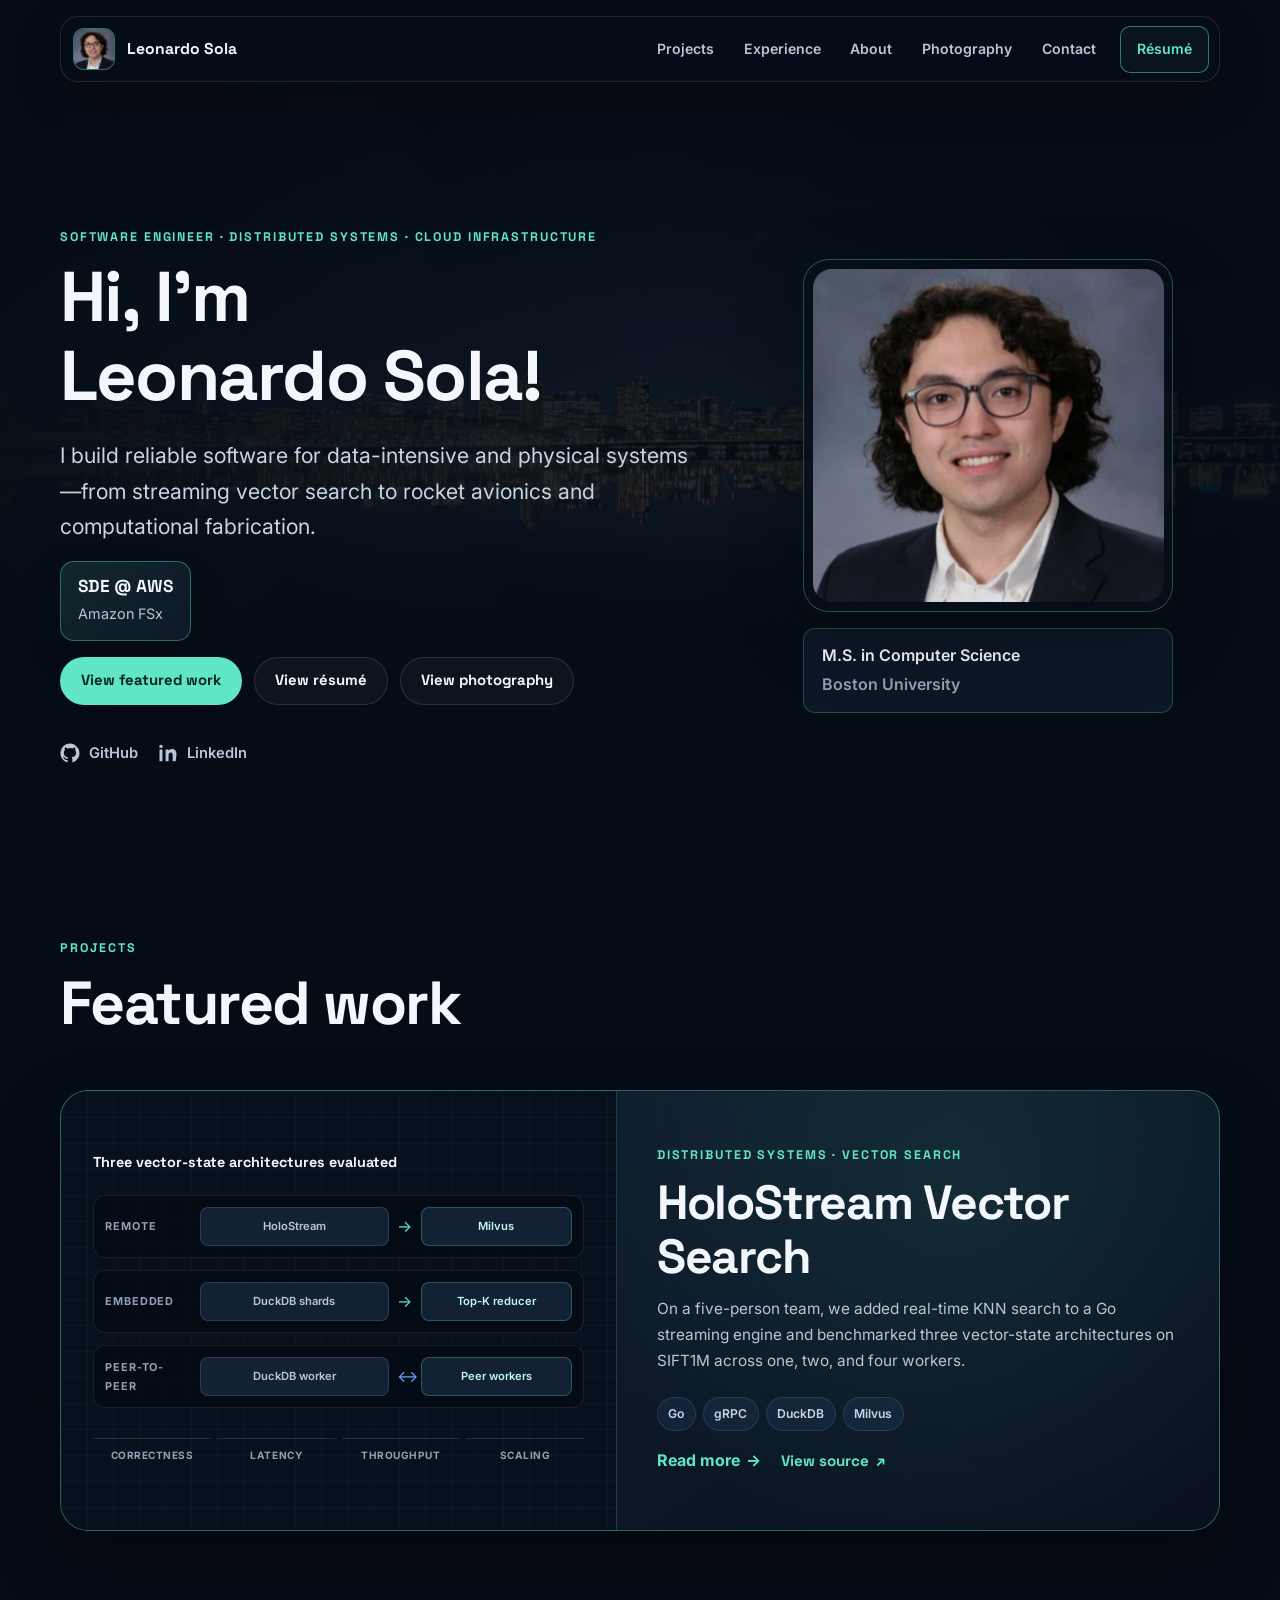
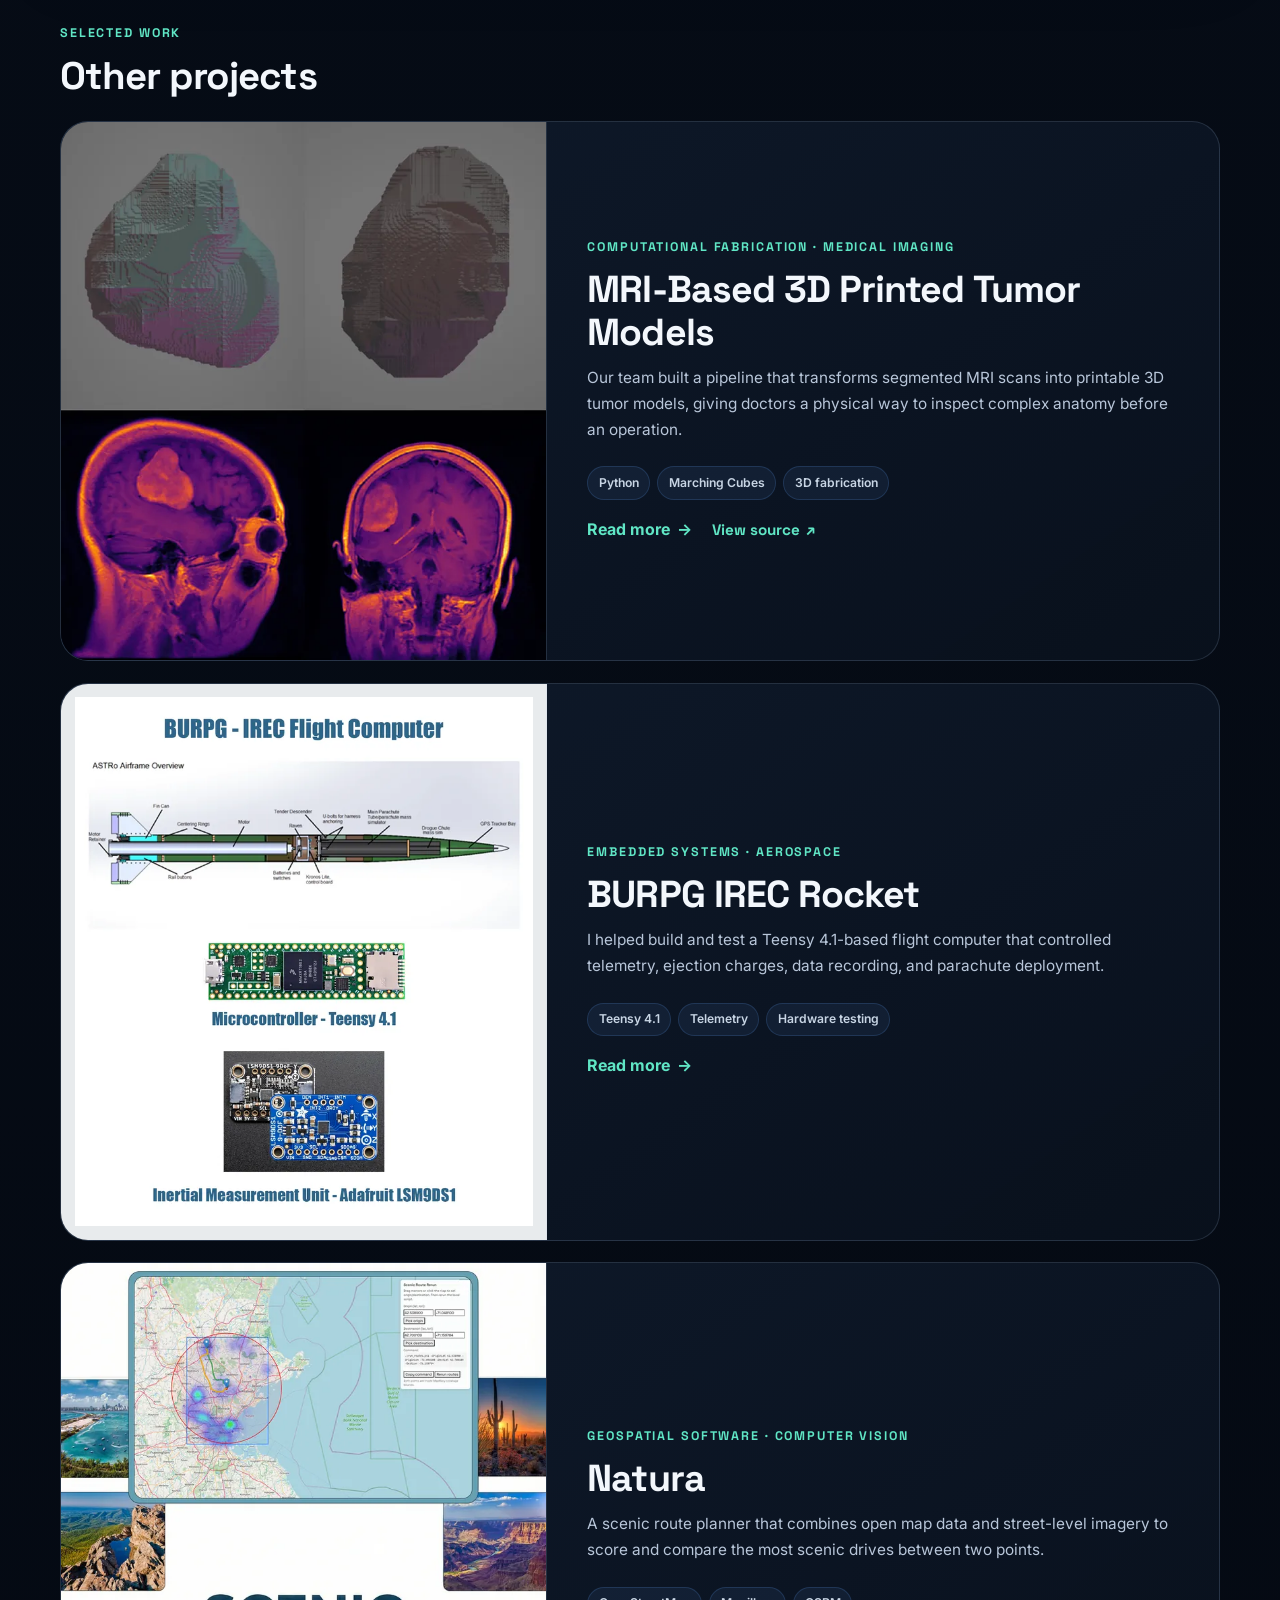
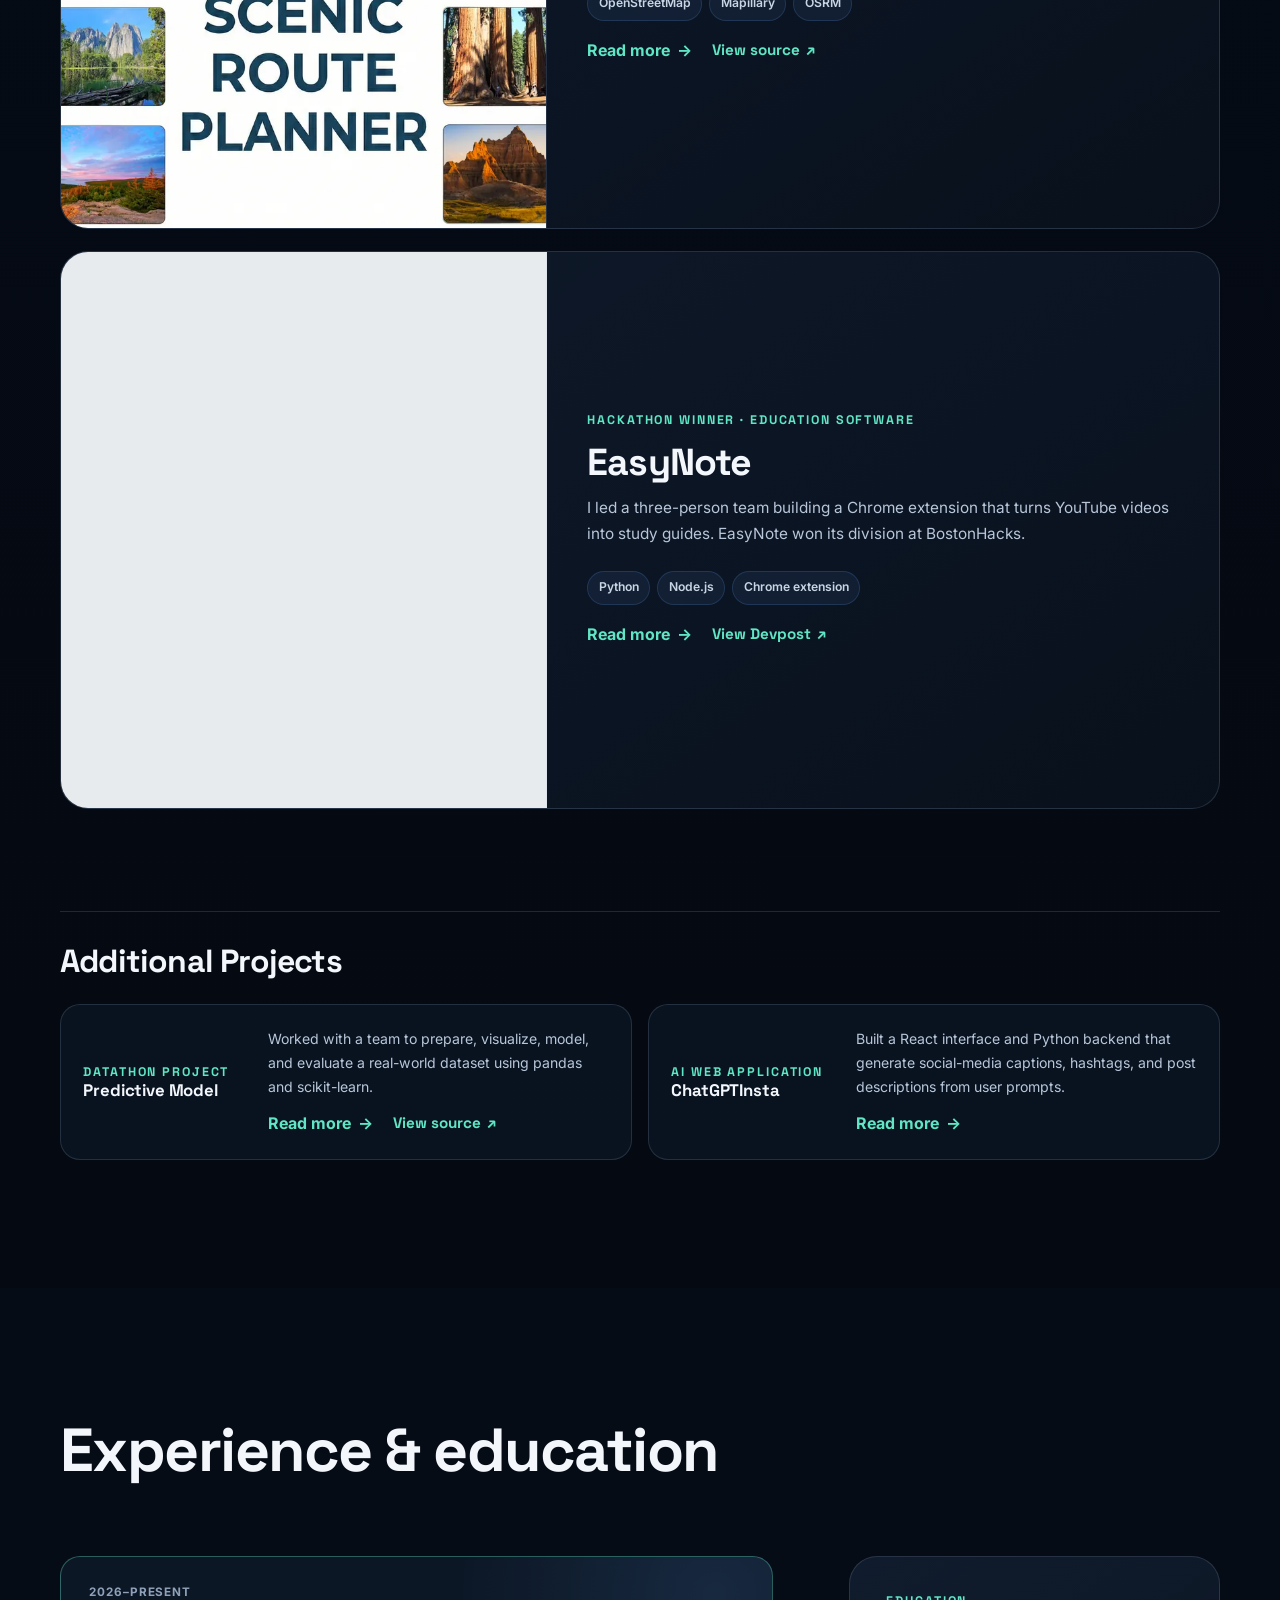
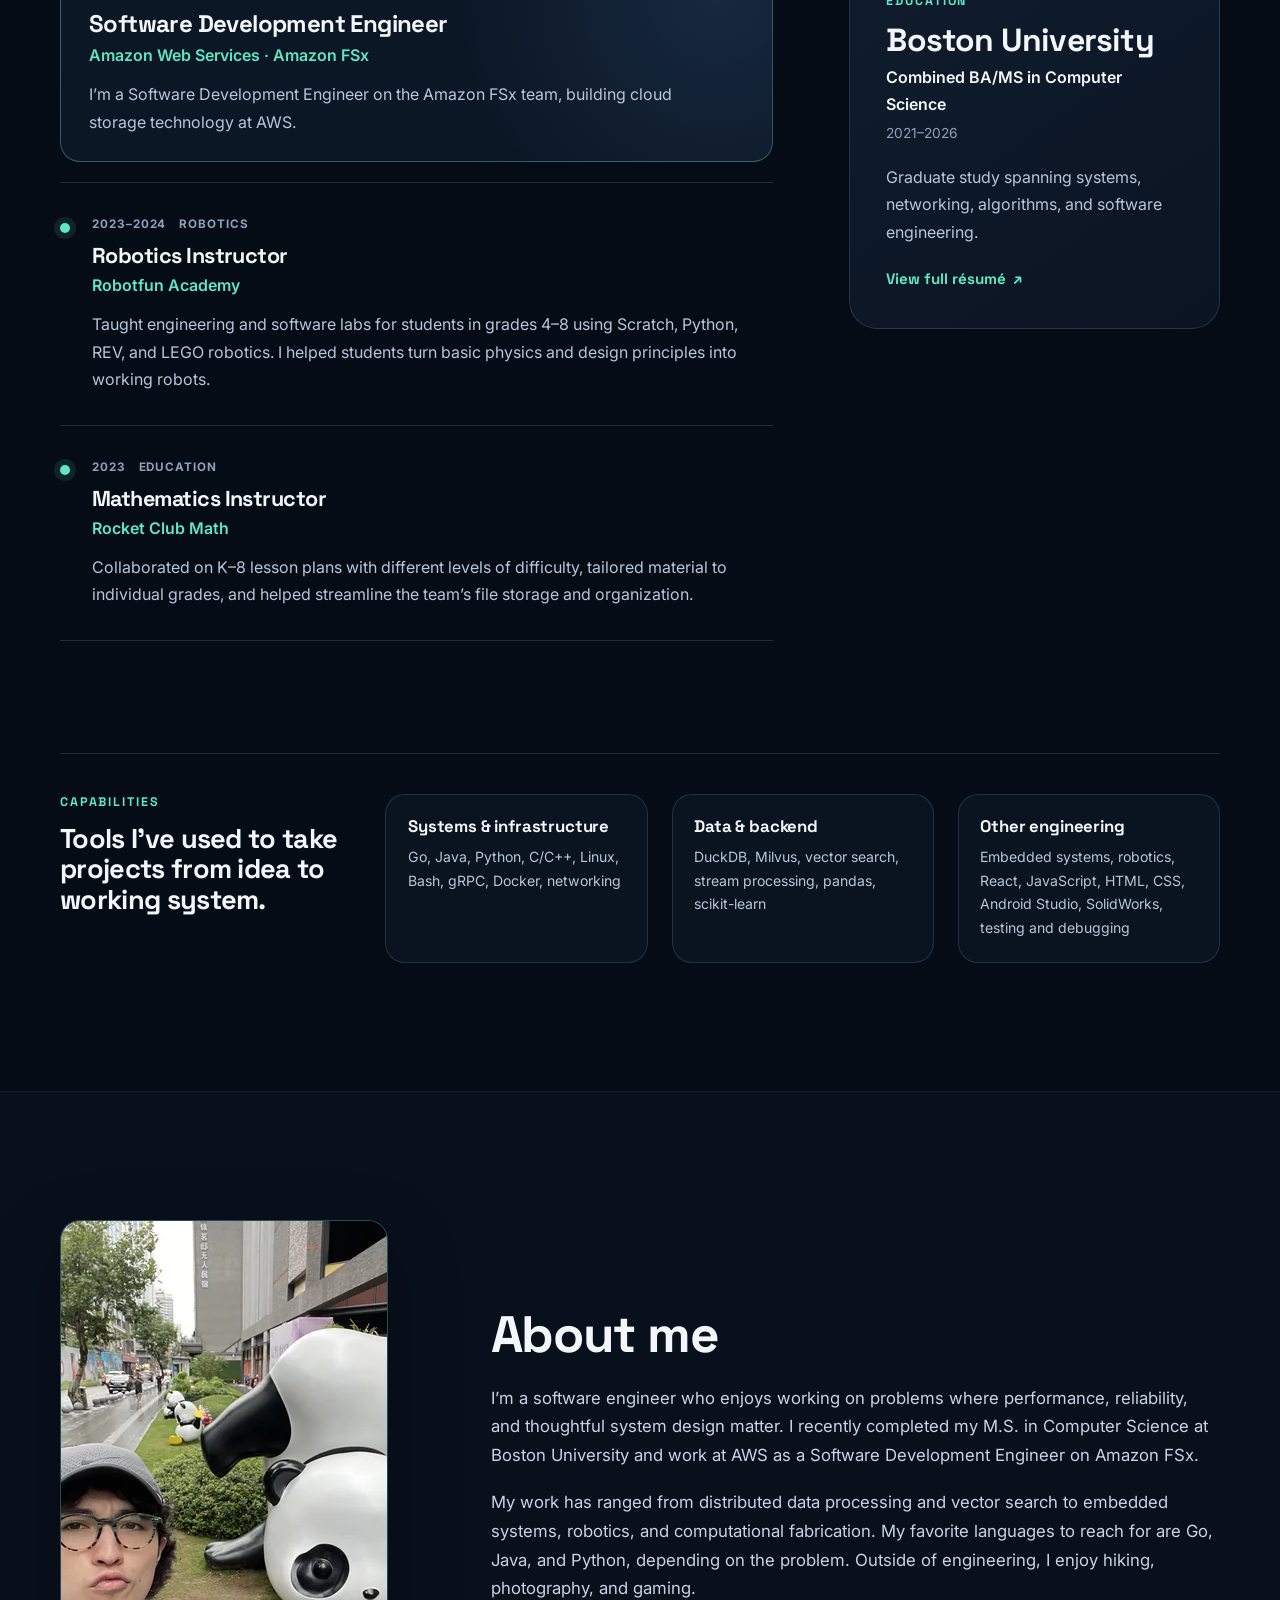
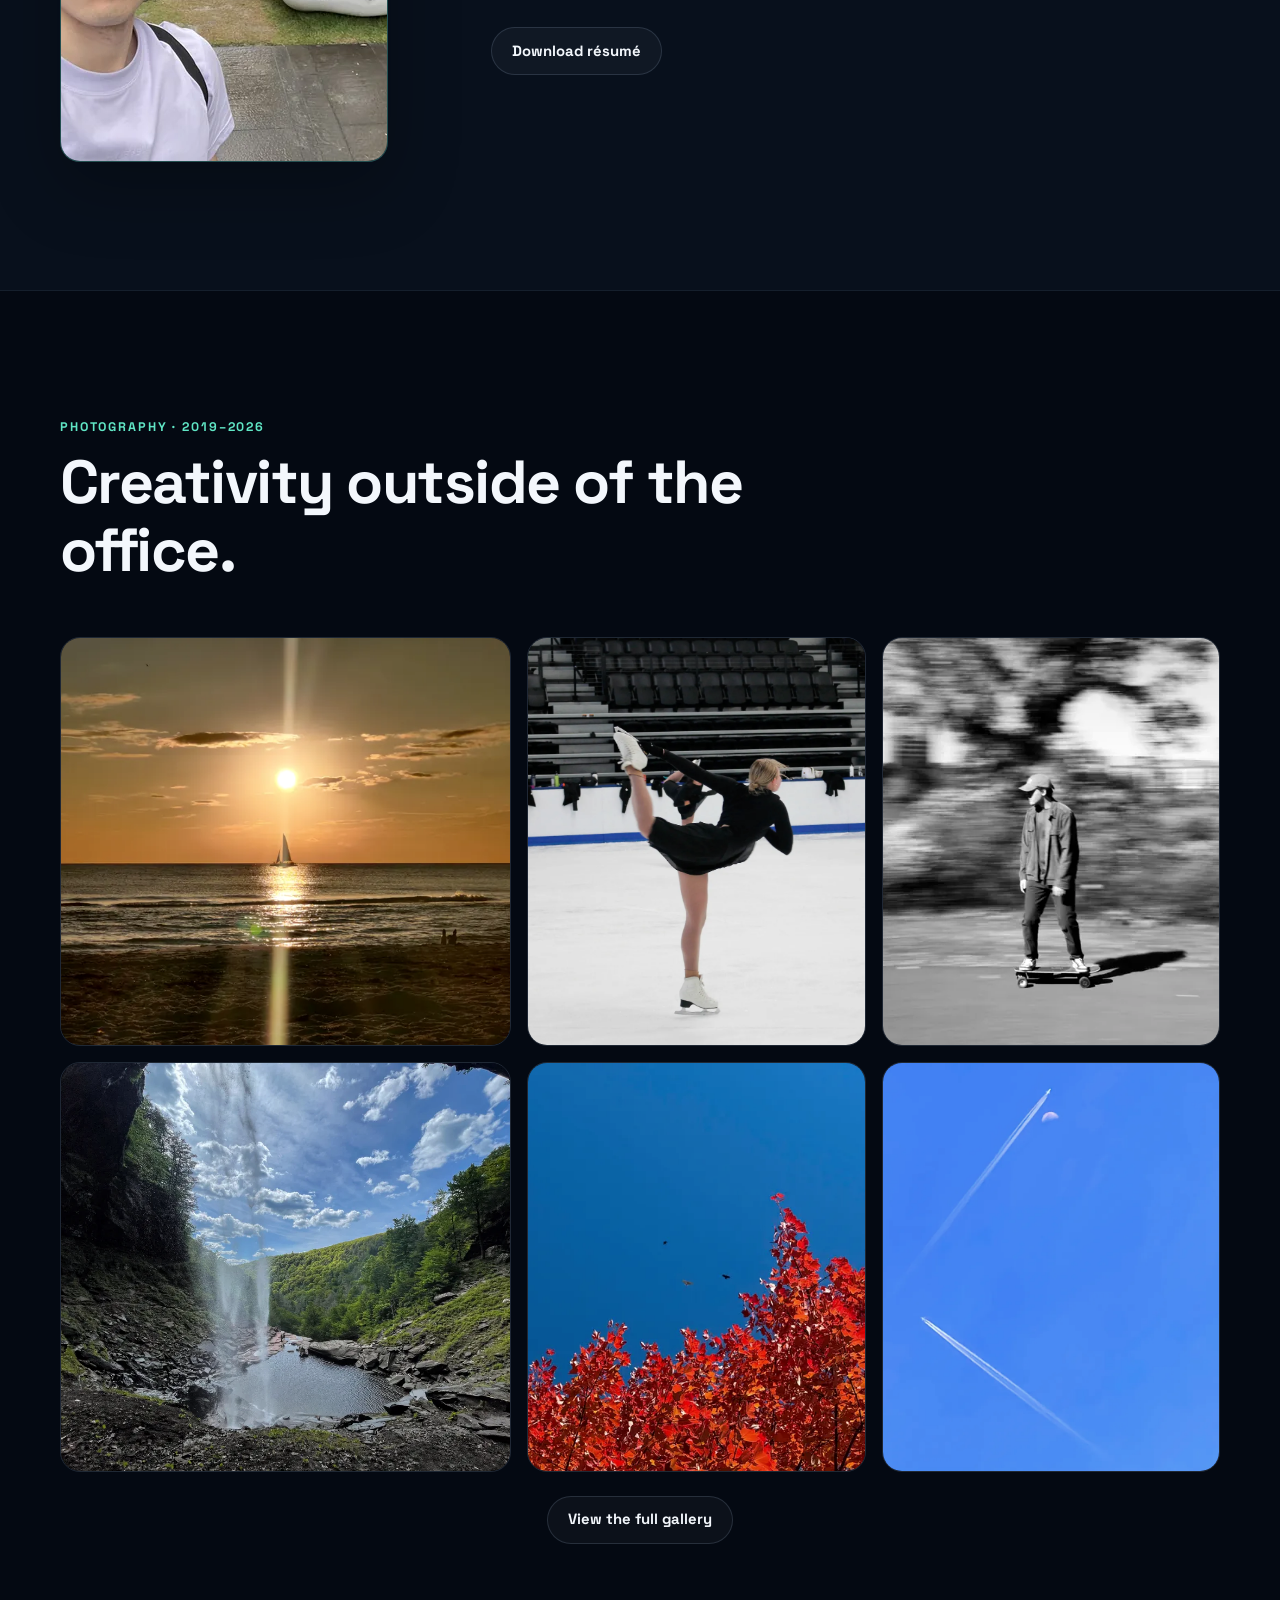
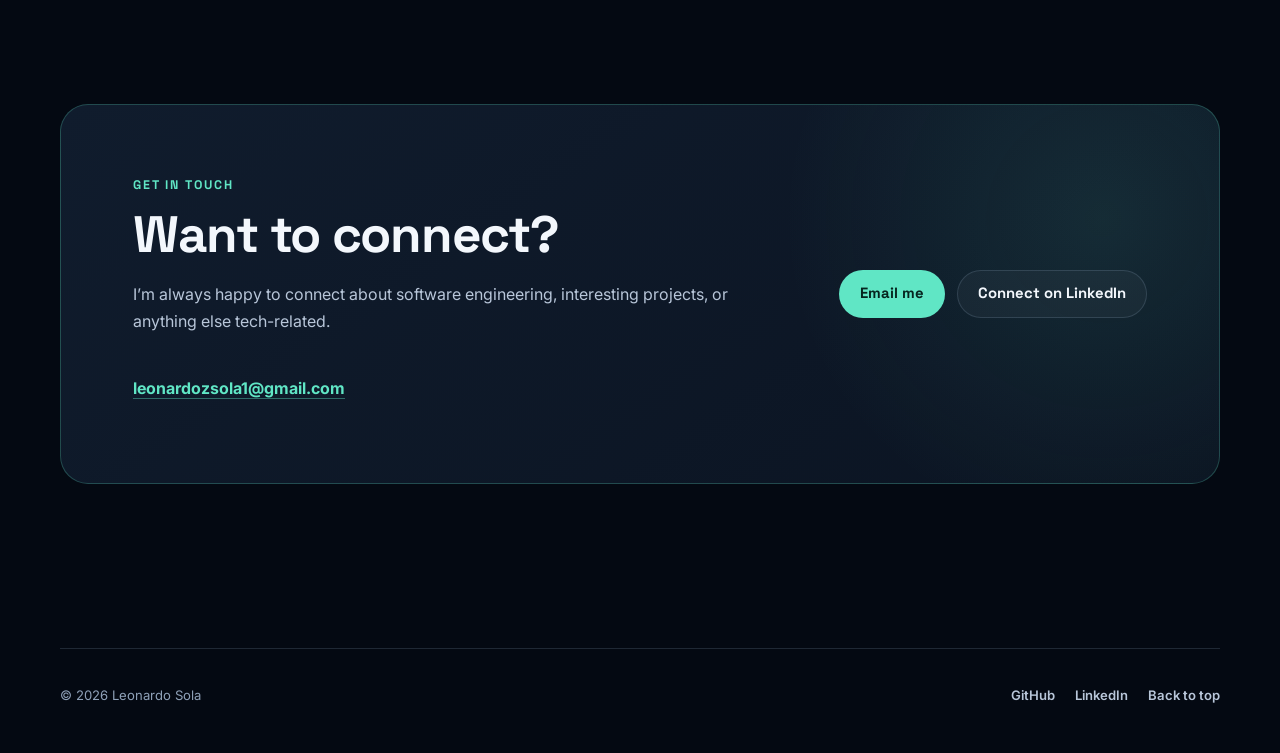
==== commit 9ba2eac6: "Update AWS role and expand photography section" ====
--- a/index.html
+++ b/index.html
@@ -4,14 +4,14 @@
   <meta charset="utf-8">
   <meta name="viewport" content="width=device-width, initial-scale=1">
   <title>Leonardo Sola — Software Engineer | Distributed Systems &amp; Cloud Infrastructure</title>
-  <meta name="description" content="Portfolio of Leonardo Sola, an incoming AWS software development engineer focused on distributed systems, cloud infrastructure, and reliable software at scale.">
+  <meta name="description" content="Portfolio of Leonardo Sola, an AWS software development engineer focused on distributed systems, cloud infrastructure, and reliable software at scale.">
   <meta name="author" content="Leonardo Sola">
   <meta name="theme-color" content="#07101d">
   <link rel="canonical" href="https://leonardosola.com/">
 
   <meta property="og:type" content="website">
   <meta property="og:title" content="Leonardo Sola — Software Engineer | Distributed Systems &amp; Cloud Infrastructure">
-  <meta property="og:description" content="Distributed systems, cloud infrastructure, and engineering software projects by Leonardo Sola, incoming SDE at AWS.">
+  <meta property="og:description" content="Distributed systems, cloud infrastructure, and engineering software projects by Leonardo Sola, SDE at AWS.">
   <meta property="og:url" content="https://leonardosola.com/">
   <meta property="og:image" content="https://leonardosola.com/images/optimized/og-preview.jpg">
   <meta property="og:image:alt" content="Boston skyline reflected across the Charles River at night">
@@ -73,6 +73,7 @@
         <a href="#work">Projects</a>
         <a href="#experience">Experience</a>
         <a href="#about">About</a>
+        <a href="#photography">Photography</a>
         <a href="#contact">Contact</a>
         <a class="nav-resume" href="Leonardo%20Sola%20Resume.pdf" target="_blank" rel="noopener">Résumé</a>
       </div>
@@ -87,14 +88,15 @@
           <p class="eyebrow">Software engineer · Distributed systems · Cloud infrastructure</p>
           <h1 id="hero-title">Hi, I’m <span>Leonardo Sola!</span></h1>
           <p class="hero-lede">I build reliable software for data-intensive and physical systems—from streaming vector search to rocket avionics and computational fabrication.</p>
-          <div class="hero-next" aria-label="Upcoming position">
-            <span class="hero-next-label">Incoming SDE @ AWS</span>
+          <div class="hero-next" aria-label="Current position">
+            <span class="hero-next-label">SDE @ AWS</span>
             <span class="hero-next-team">Amazon FSx</span>
           </div>
 
           <div class="hero-actions">
             <a class="button button-primary" href="#work">View featured work</a>
             <a class="button button-secondary" href="Leonardo%20Sola%20Resume.pdf" target="_blank" rel="noopener">View résumé</a>
+            <a class="button button-secondary" href="#photography">View photography</a>
           </div>
 
           <div class="hero-links" aria-label="Professional profiles">
@@ -249,11 +251,11 @@
           <div class="timeline">
             <article class="next-role-card" aria-labelledby="next-role-title">
               <div class="timeline-meta">
-                <span>Next · Starting 2026</span>
-              </div>
-              <h3 id="next-role-title">Incoming Software Development Engineer</h3>
+                <span>2026–Present</span>
+              </div>
+              <h3 id="next-role-title">Software Development Engineer</h3>
               <p class="timeline-org">Amazon Web Services · Amazon FSx</p>
-              <p>I’ll be joining the Amazon FSx team as a Software Development Engineer, building cloud storage technology at AWS.</p>
+              <p>I’m a Software Development Engineer on the Amazon FSx team, building cloud storage technology at AWS.</p>
             </article>
             <article class="timeline-item">
               <div class="timeline-meta">
@@ -313,14 +315,14 @@
         </figure>
         <div class="about-copy">
           <h2 id="about-title">About me</h2>
-          <p>I’m a software engineer who enjoys working on problems where performance, reliability, and thoughtful system design matter. I recently completed my M.S. in Computer Science at Boston University and will be joining AWS as a Software Development Engineer working on Amazon FSx.</p>
+          <p>I’m a software engineer who enjoys working on problems where performance, reliability, and thoughtful system design matter. I recently completed my M.S. in Computer Science at Boston University and work at AWS as a Software Development Engineer on Amazon FSx.</p>
           <p>My work has ranged from distributed data processing and vector search to embedded systems, robotics, and computational fabrication. My favorite languages to reach for are Go, Java, and Python, depending on the problem. Outside of engineering, I enjoy hiking, photography, and gaming.</p>
           <a class="button button-secondary about-resume-button" href="Leonardo%20Sola%20Resume.pdf" download>Download résumé</a>
         </div>
       </div>
     </section>
 
-    <section class="section photography" aria-labelledby="photography-title">
+    <section class="section photography" id="photography" aria-labelledby="photography-title">
       <div class="container">
         <div class="simple-section-heading photography-heading">
           <p class="eyebrow">Photography · 2019–2026</p>
@@ -336,6 +338,15 @@
           </a>
           <a class="photo-card" href="images/photography/photo3.jpg" target="_blank" rel="noopener">
             <img src="images/optimized/long-exposure-720.webp" srcset="images/optimized/long-exposure-720.webp 720w, images/optimized/long-exposure-1400.webp 1400w" sizes="(max-width: 560px) 100vw, (max-width: 860px) 50vw, 30vw" alt="Long-exposure light trail from an electric skateboard" width="4778" height="3456" loading="lazy" decoding="async">
+          </a>
+          <a class="photo-card" href="images/photography/CampingWaterfall.jpg" target="_blank" rel="noopener">
+            <img src="images/optimized/gallery-camping-waterfall.webp" alt="Waterfall cascading over rocks in a forest" width="1000" height="750" loading="lazy" decoding="async">
+          </a>
+          <a class="photo-card" href="images/photography/FireLeaves.jpg" target="_blank" rel="noopener">
+            <img src="images/optimized/gallery-fire-leaves.webp" alt="Autumn leaves in fiery colors" width="1000" height="544" loading="lazy" decoding="async">
+          </a>
+          <a class="photo-card" href="images/photography/twoPlanes.jpg" target="_blank" rel="noopener">
+            <img src="images/optimized/gallery-two-planes.webp" alt="Two planes in the sky" width="1000" height="1000" loading="lazy" decoding="async">
           </a>
         </div>
         <div class="photography-action"><a class="button button-secondary" href="photography.html">View the full gallery</a></div>
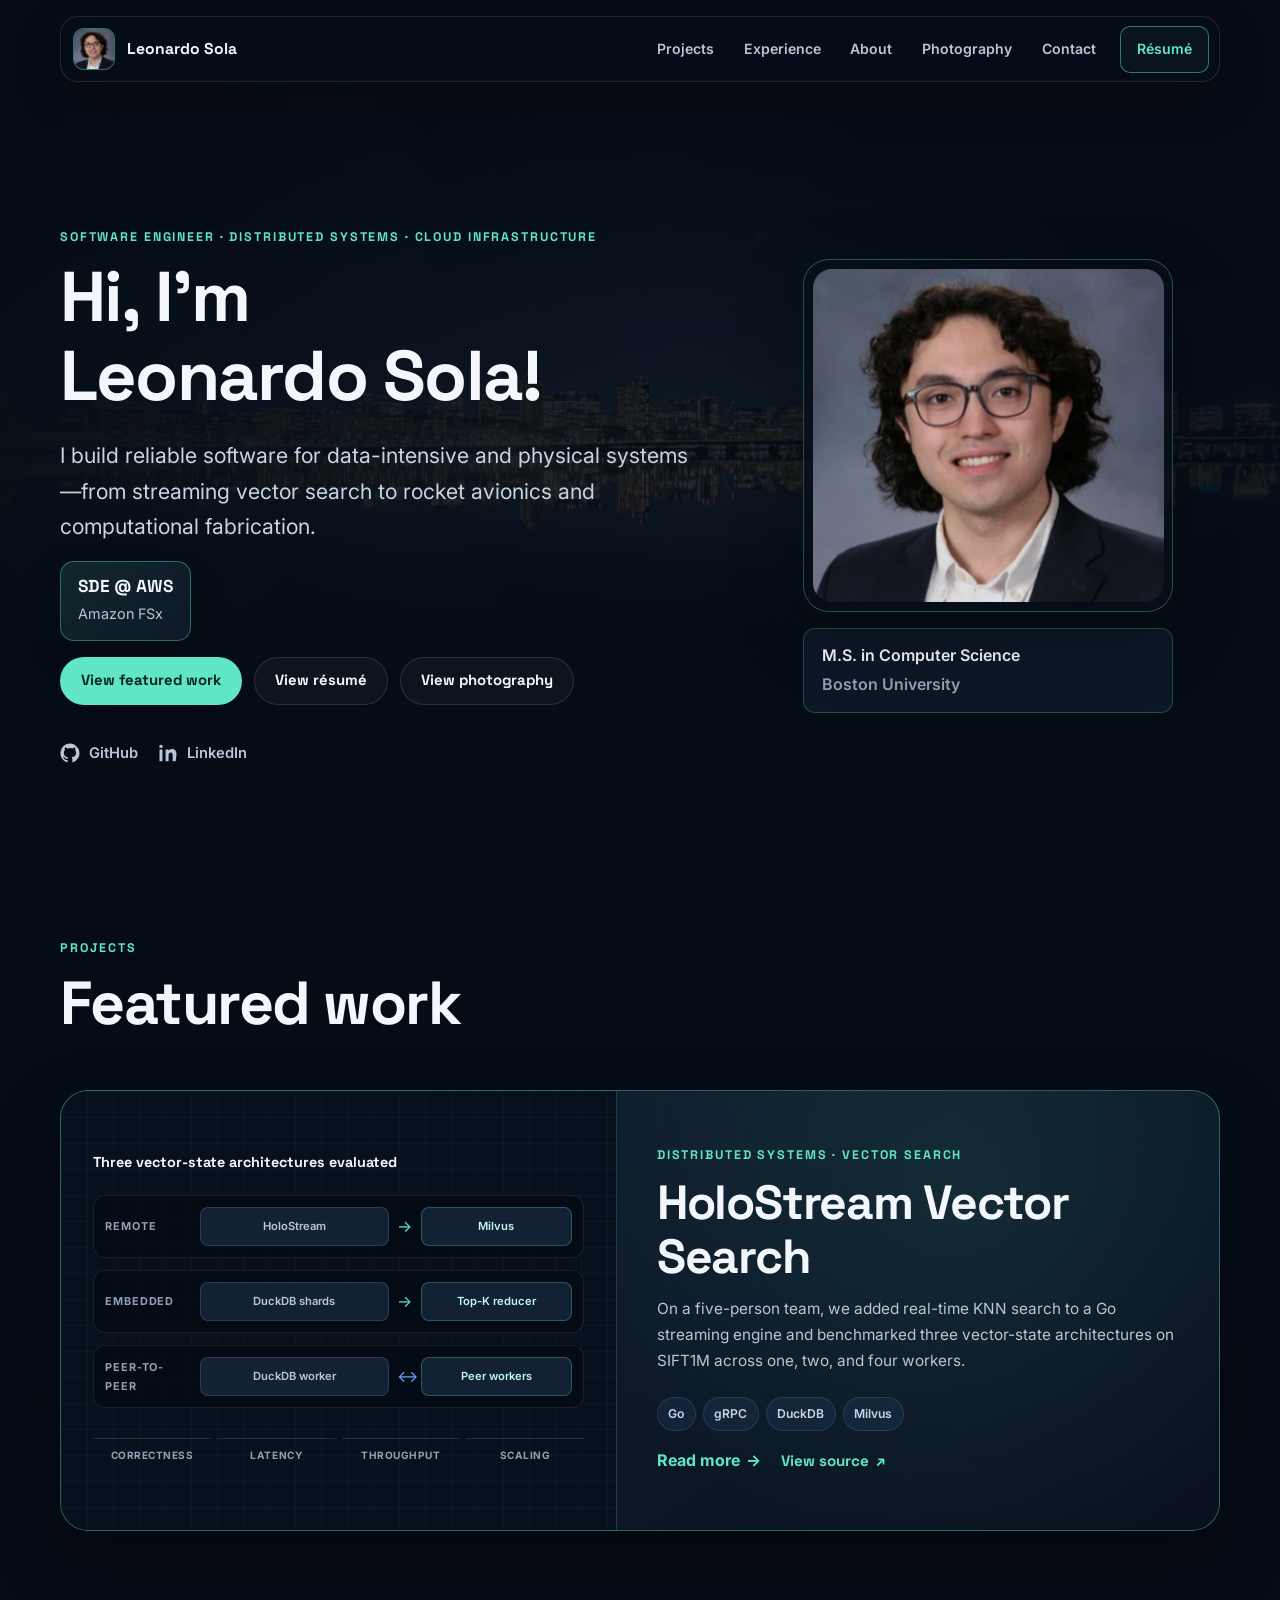
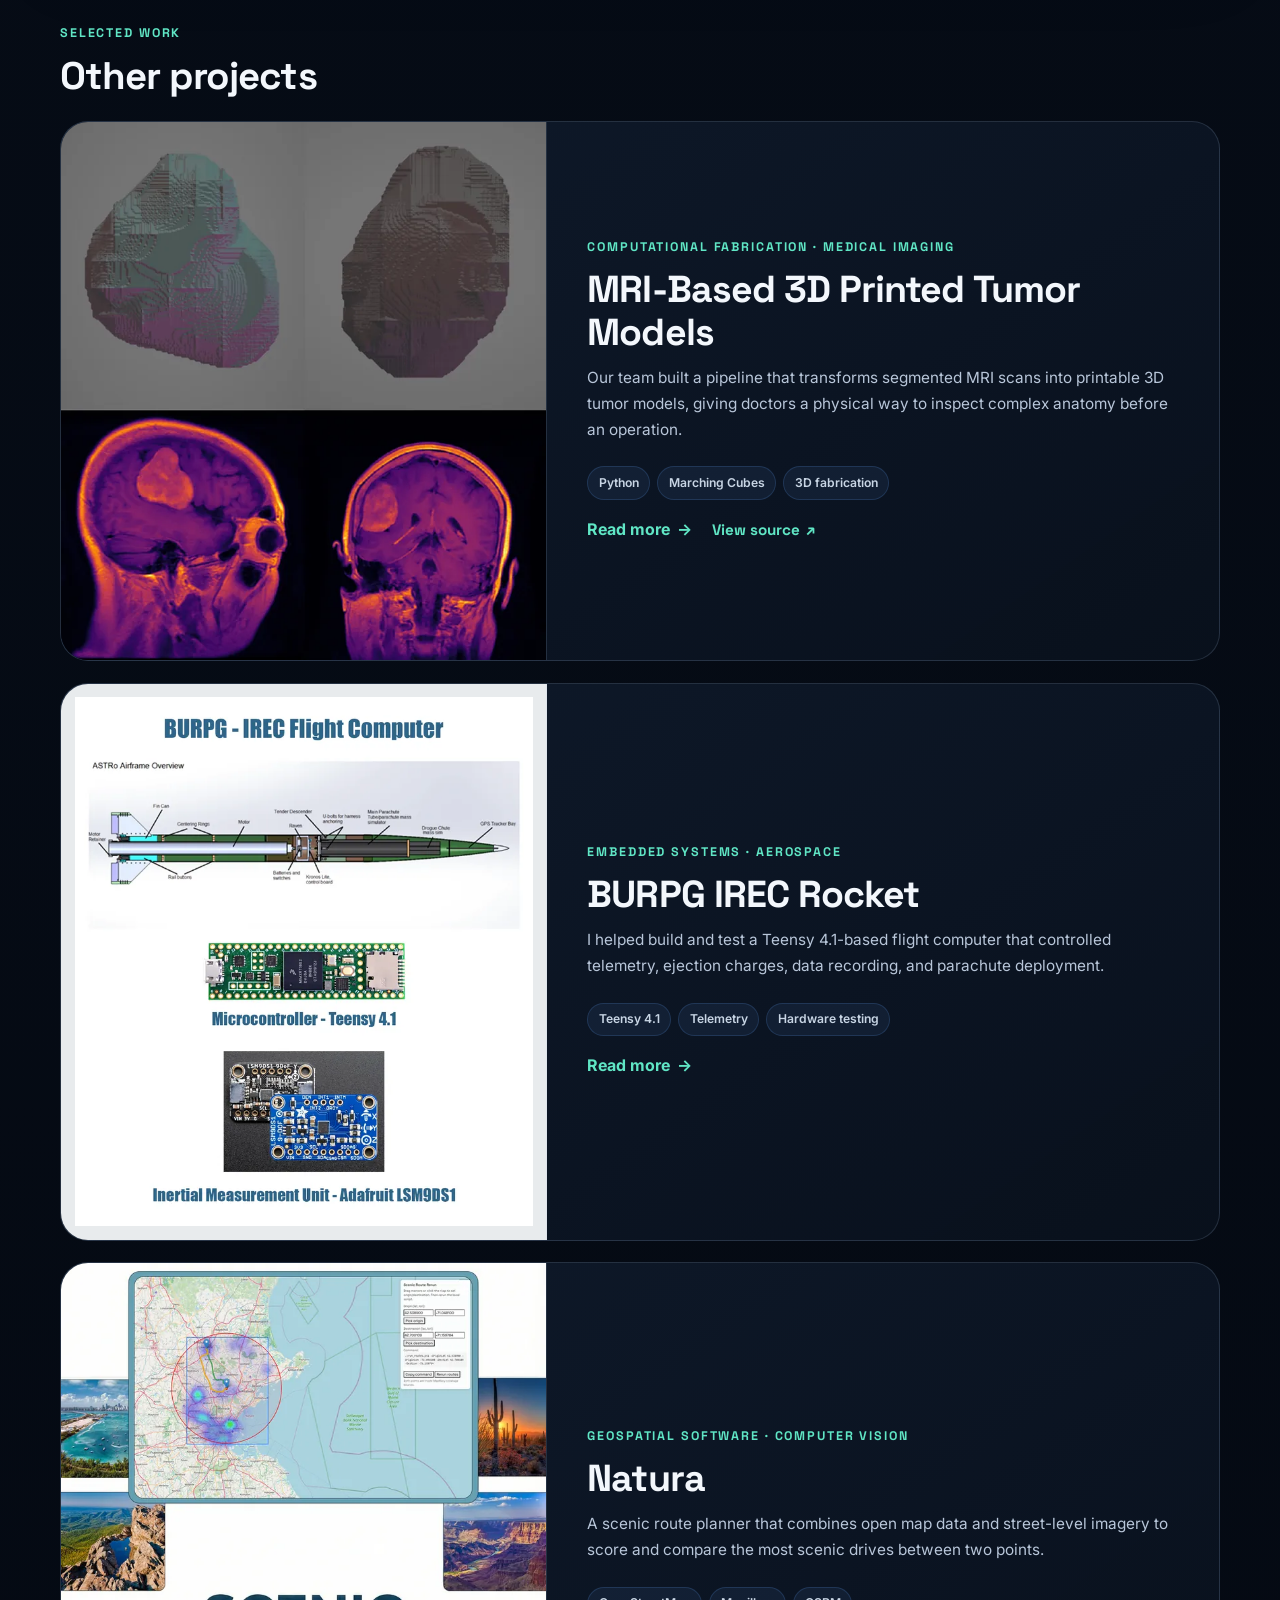
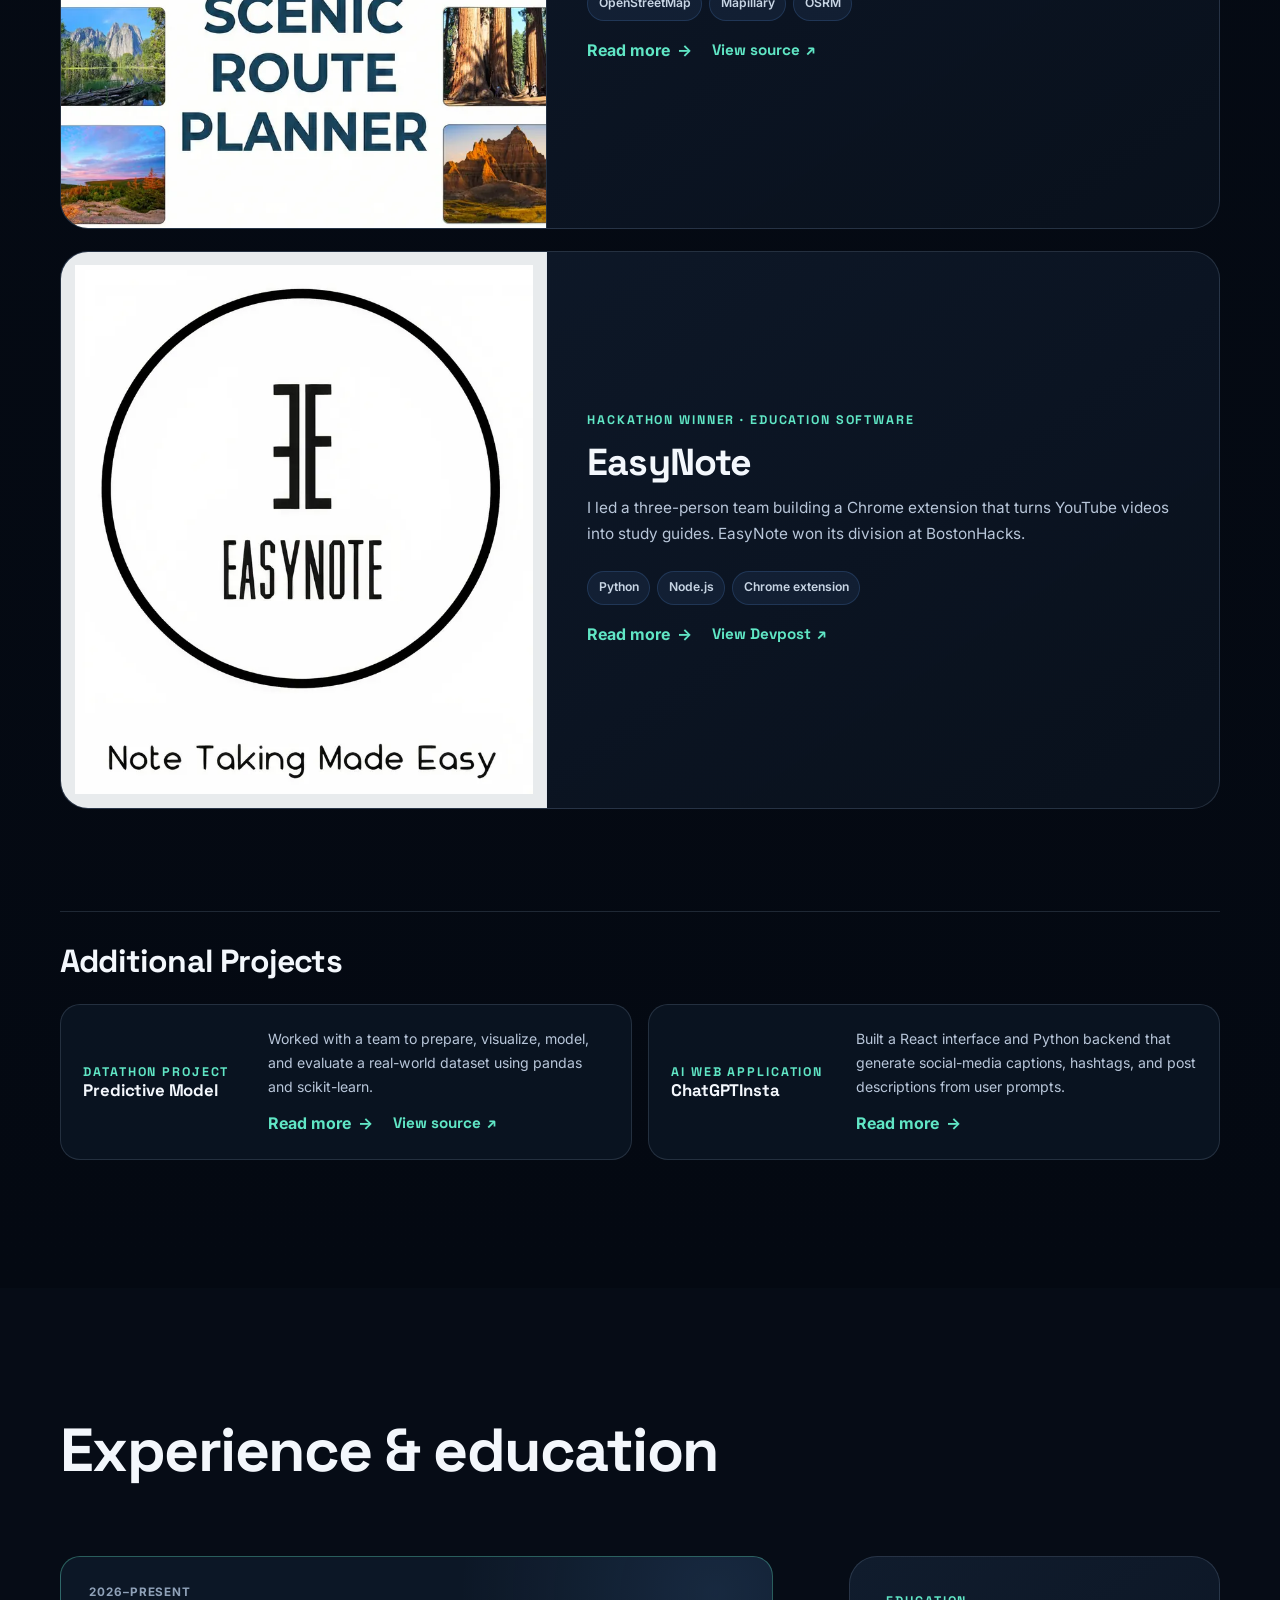
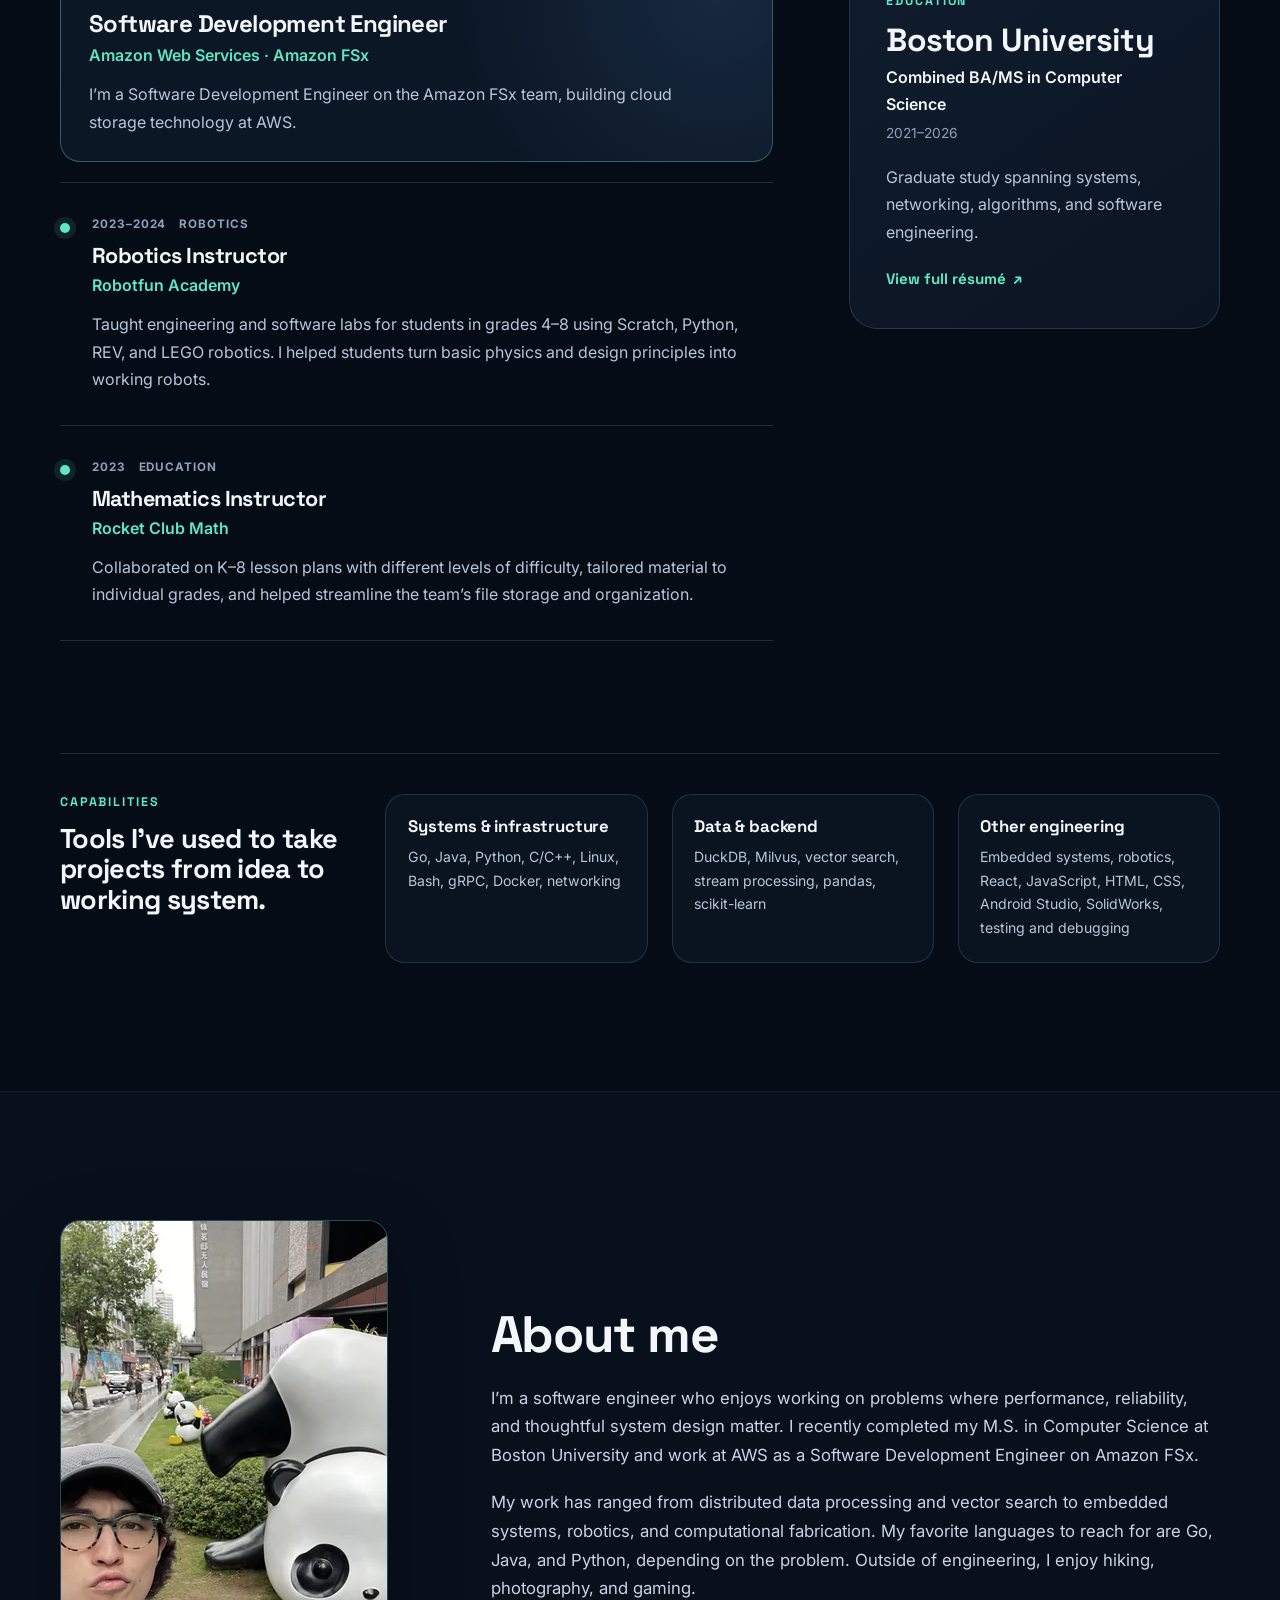
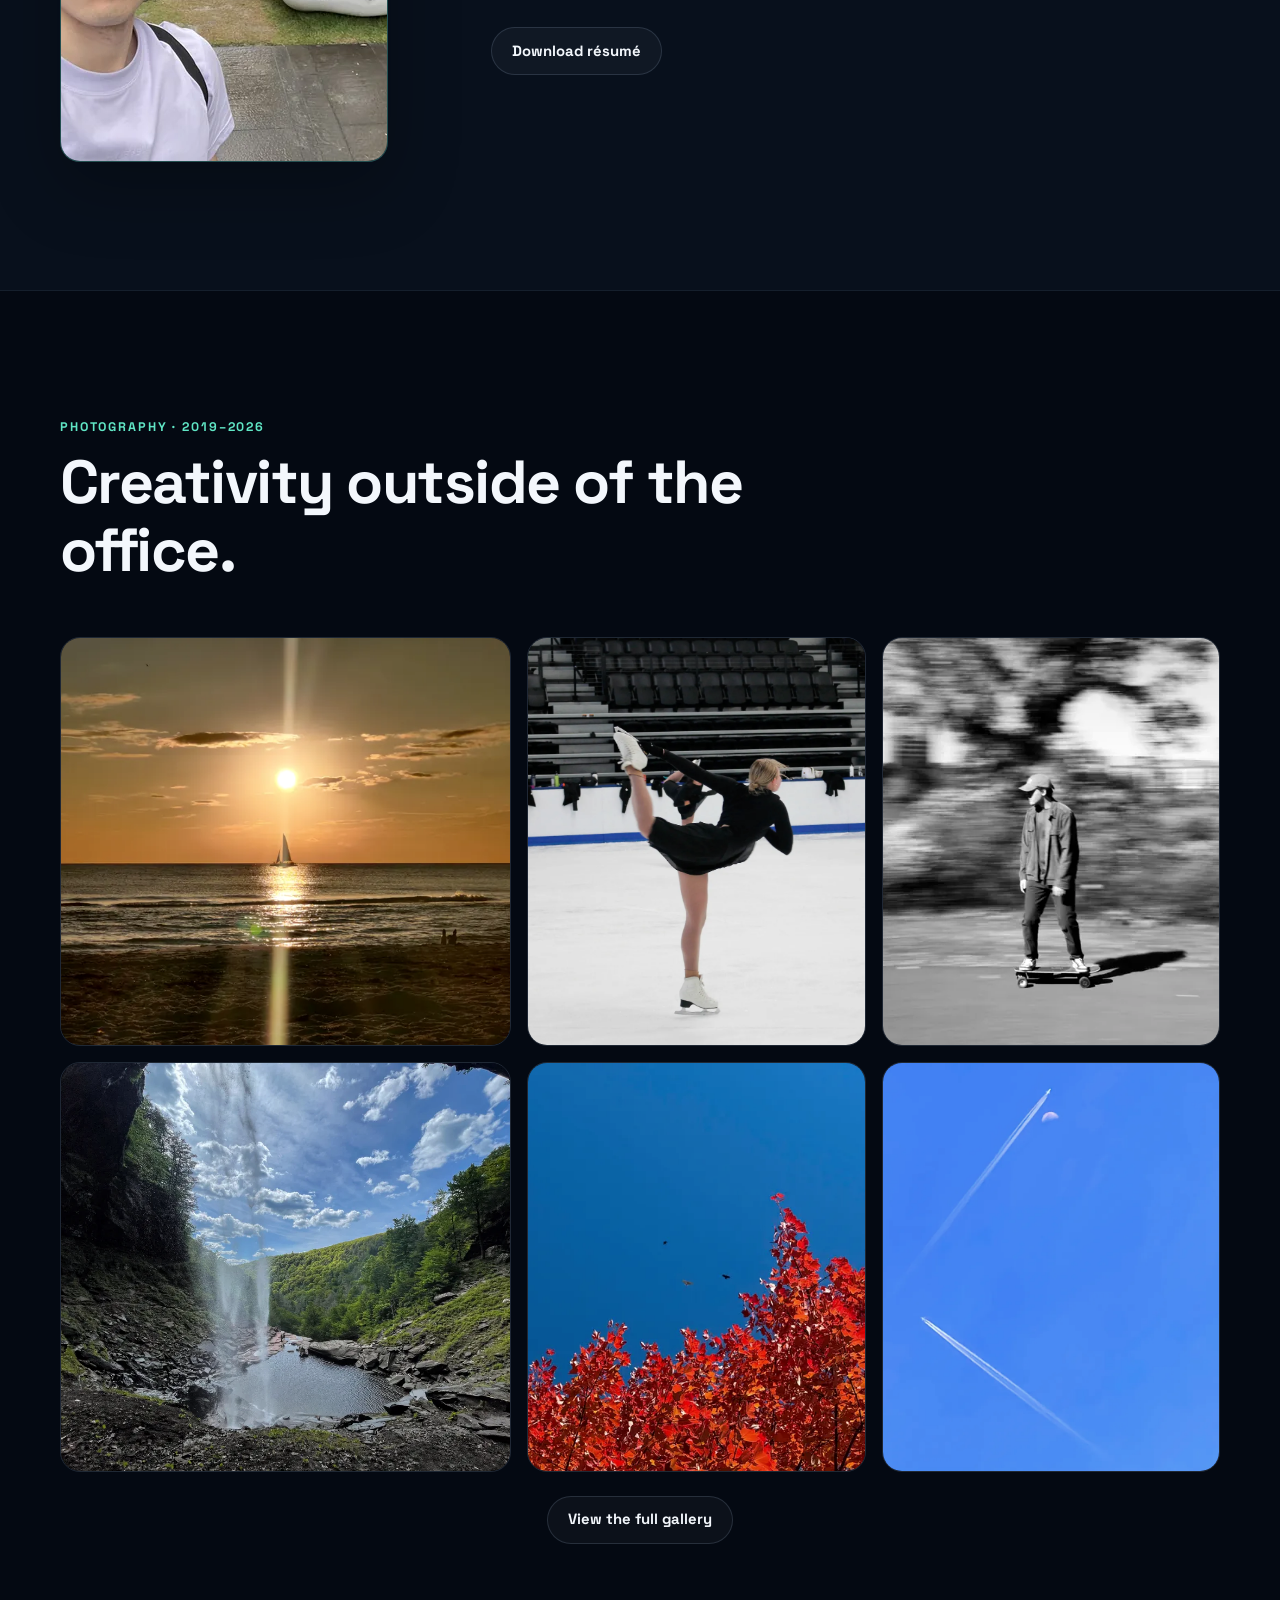
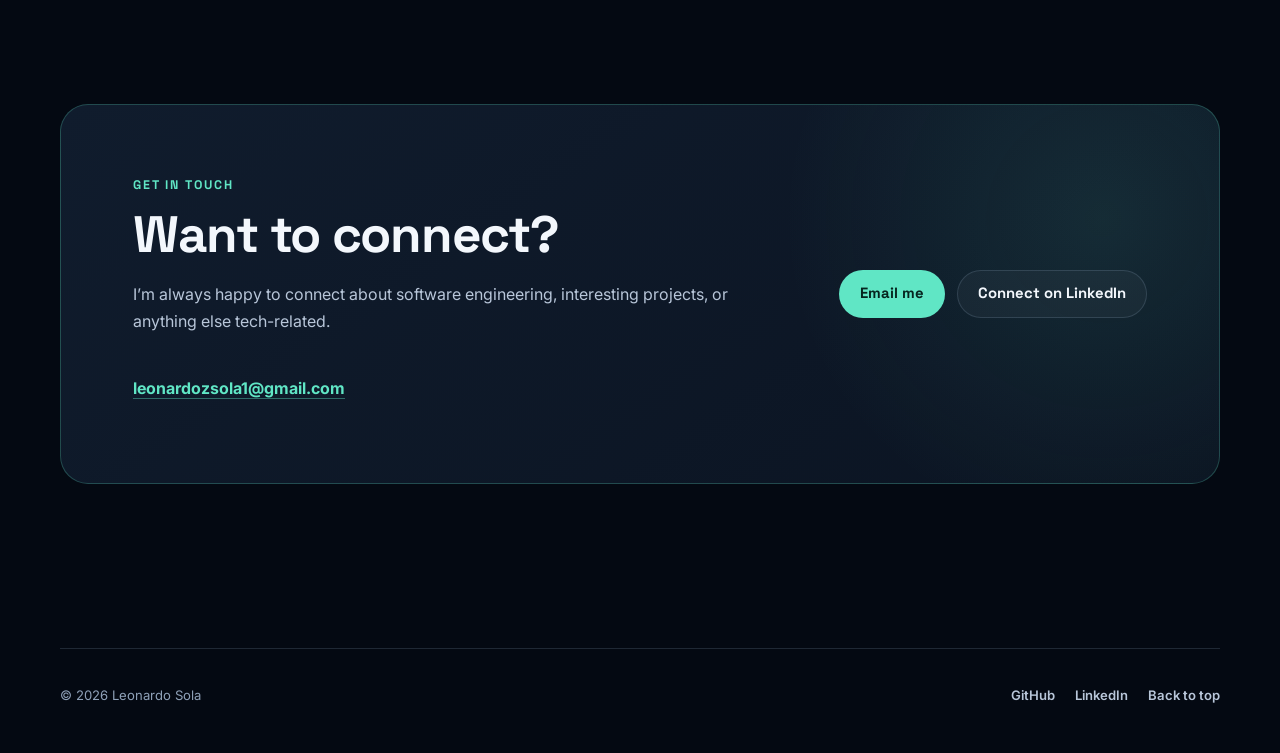
==== commit c7ca48ea: "Add in-page photography viewer with zoom and pan" ====
--- a/index.html
+++ b/index.html
@@ -330,22 +330,22 @@
         </div>
 
         <div class="photo-grid">
-          <a class="photo-card photo-card-wide" href="images/photography/FloridaSunset.jpg" target="_blank" rel="noopener">
+          <a class="photo-card photo-card-wide" href="images/photography/FloridaSunset.jpg">
             <img src="images/optimized/florida-720.webp" srcset="images/optimized/florida-720.webp 720w, images/optimized/florida-1400.webp 1400w" sizes="(max-width: 860px) 100vw, 40vw" alt="Sunset over Tampa Bay" width="2969" height="2387" loading="lazy" decoding="async">
           </a>
-          <a class="photo-card" href="images/photography/solaFinal7.jpg" target="_blank" rel="noopener">
+          <a class="photo-card" href="images/photography/solaFinal7.jpg">
             <img src="images/optimized/gallery-skating-solo.webp" sizes="(max-width: 560px) 100vw, (max-width: 860px) 50vw, 30vw" alt="Synchronized skater holding a solo pose" width="1000" height="1179" loading="lazy" decoding="async">
           </a>
-          <a class="photo-card" href="images/photography/photo3.jpg" target="_blank" rel="noopener">
+          <a class="photo-card" href="images/photography/photo3.jpg">
             <img src="images/optimized/long-exposure-720.webp" srcset="images/optimized/long-exposure-720.webp 720w, images/optimized/long-exposure-1400.webp 1400w" sizes="(max-width: 560px) 100vw, (max-width: 860px) 50vw, 30vw" alt="Long-exposure light trail from an electric skateboard" width="4778" height="3456" loading="lazy" decoding="async">
           </a>
-          <a class="photo-card" href="images/photography/CampingWaterfall.jpg" target="_blank" rel="noopener">
+          <a class="photo-card" href="images/photography/CampingWaterfall.jpg">
             <img src="images/optimized/gallery-camping-waterfall.webp" alt="Waterfall cascading over rocks in a forest" width="1000" height="750" loading="lazy" decoding="async">
           </a>
-          <a class="photo-card" href="images/photography/FireLeaves.jpg" target="_blank" rel="noopener">
+          <a class="photo-card" href="images/photography/FireLeaves.jpg">
             <img src="images/optimized/gallery-fire-leaves.webp" alt="Autumn leaves in fiery colors" width="1000" height="544" loading="lazy" decoding="async">
           </a>
-          <a class="photo-card" href="images/photography/twoPlanes.jpg" target="_blank" rel="noopener">
+          <a class="photo-card" href="images/photography/twoPlanes.jpg">
             <img src="images/optimized/gallery-two-planes.webp" alt="Two planes in the sky" width="1000" height="1000" loading="lazy" decoding="async">
           </a>
         </div>
@@ -499,5 +499,6 @@
   </footer>
 
   <script src="js/site.js" defer></script>
+  <script src="js/photo-viewer.js" defer></script>
 </body>
 </html>
--- a/css/site.css
+++ b/css/site.css
@@ -1915,6 +1915,148 @@
   }
 }
 
+/* The native modal keeps keyboard focus in the viewer and the page in place. */
+body.photo-viewer-open {
+  overflow: hidden;
+}
+
+.photo-card,
+.gallery-item {
+  cursor: zoom-in;
+}
+
+.photo-viewer {
+  position: fixed;
+  inset: 0;
+  width: 100%;
+  height: 100%;
+  height: 100dvh;
+  max-width: none;
+  max-height: none;
+  margin: 0;
+  padding: max(0.75rem, env(safe-area-inset-top)) max(1rem, env(safe-area-inset-right)) max(0.75rem, env(safe-area-inset-bottom)) max(1rem, env(safe-area-inset-left));
+  border: 0;
+  color: var(--text);
+  background: #040912;
+}
+
+.photo-viewer[open] {
+  display: grid;
+  grid-template-rows: auto minmax(0, 1fr) auto;
+  gap: 0.75rem;
+}
+
+.photo-viewer::backdrop {
+  background: #040912;
+}
+
+.photo-viewer-topbar,
+.photo-viewer-topbar > div,
+.photo-viewer-controls {
+  display: flex;
+  align-items: center;
+  gap: 0.75rem;
+}
+
+.photo-viewer-topbar {
+  justify-content: space-between;
+}
+
+.photo-viewer-topbar .eyebrow {
+  margin: 0;
+}
+
+.photo-viewer-count,
+.photo-viewer-help {
+  color: var(--text-soft);
+  font-size: 0.8rem;
+}
+
+.photo-viewer button {
+  display: inline-flex;
+  align-items: center;
+  justify-content: center;
+  flex-shrink: 0;
+  min-width: 44px;
+  min-height: 44px;
+  padding: 0.5rem;
+  border: 1px solid transparent;
+  border-radius: var(--radius-sm);
+  color: var(--text);
+  background: var(--surface-raised);
+  cursor: pointer;
+  transition: background var(--transition), border-color var(--transition);
+}
+
+.photo-viewer button:hover:not(:disabled) {
+  border-color: var(--line-strong);
+  background: var(--surface-soft);
+}
+
+.photo-viewer button:disabled {
+  opacity: 0.4;
+  cursor: default;
+}
+
+.photo-viewer-stage {
+  position: relative;
+  min-width: 0;
+  min-height: 0;
+  overflow: hidden;
+  touch-action: none;
+  user-select: none;
+}
+
+.photo-viewer-image {
+  position: absolute;
+  left: 50%;
+  top: 50%;
+  max-width: none;
+  transform-origin: center;
+}
+
+.photo-viewer-image[hidden] { display: none; }
+
+.photo-viewer-stage.is-zoomed { cursor: grab; }
+.photo-viewer-stage.is-zoomed.is-dragging { cursor: grabbing; }
+
+.photo-viewer-status {
+  position: absolute;
+  inset: 0;
+  display: grid;
+  place-content: center;
+  margin: 0;
+  padding: 1rem;
+  color: var(--text-soft);
+  text-align: center;
+  pointer-events: none;
+}
+
+.photo-viewer-bottom {
+  display: grid;
+  justify-items: center;
+  gap: 0.5rem;
+  text-align: center;
+}
+
+.photo-viewer-caption {
+  max-width: 70ch;
+  font-size: 0.9rem;
+  line-height: 1.4;
+}
+
+.photo-viewer-controls { gap: 0.35rem; }
+.photo-viewer-fit { font-size: 0.85rem; }
+.photo-viewer-zoom { width: 4ch; font-size: 0.8rem; font-variant-numeric: tabular-nums; }
+.photo-viewer-divider { width: 1px; height: 20px; margin: 0 0.2rem; background: var(--line); }
+.photo-viewer-help { margin: 0; line-height: 1.4; }
+
+@media (max-width: 560px) {
+  .photo-viewer { padding-left: 0.5rem; padding-right: 0.5rem; }
+  .photo-viewer-topbar, .photo-viewer-caption, .photo-viewer-help { padding-inline: 0.5rem; }
+  .photo-viewer-controls { gap: 0.2rem; }
+}
+
 @media print {
   .site-header,
   .hero-backdrop,
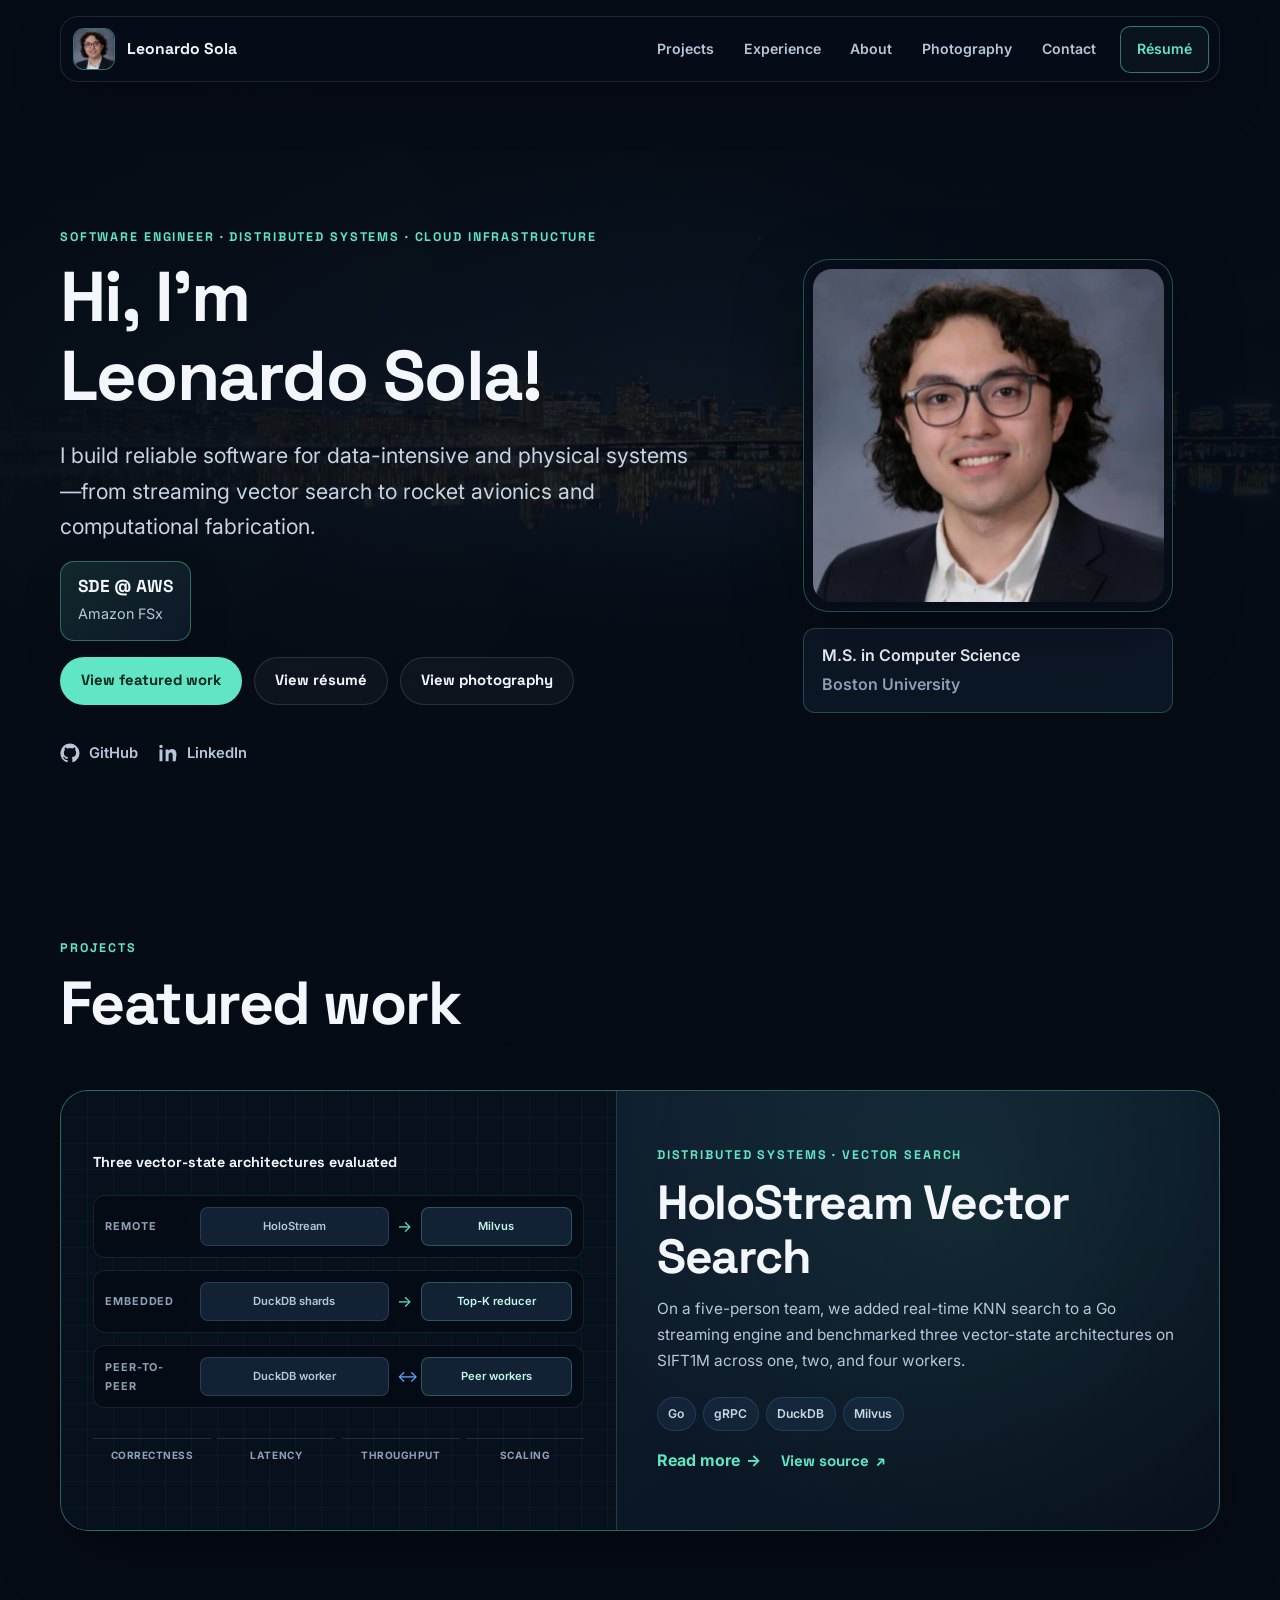
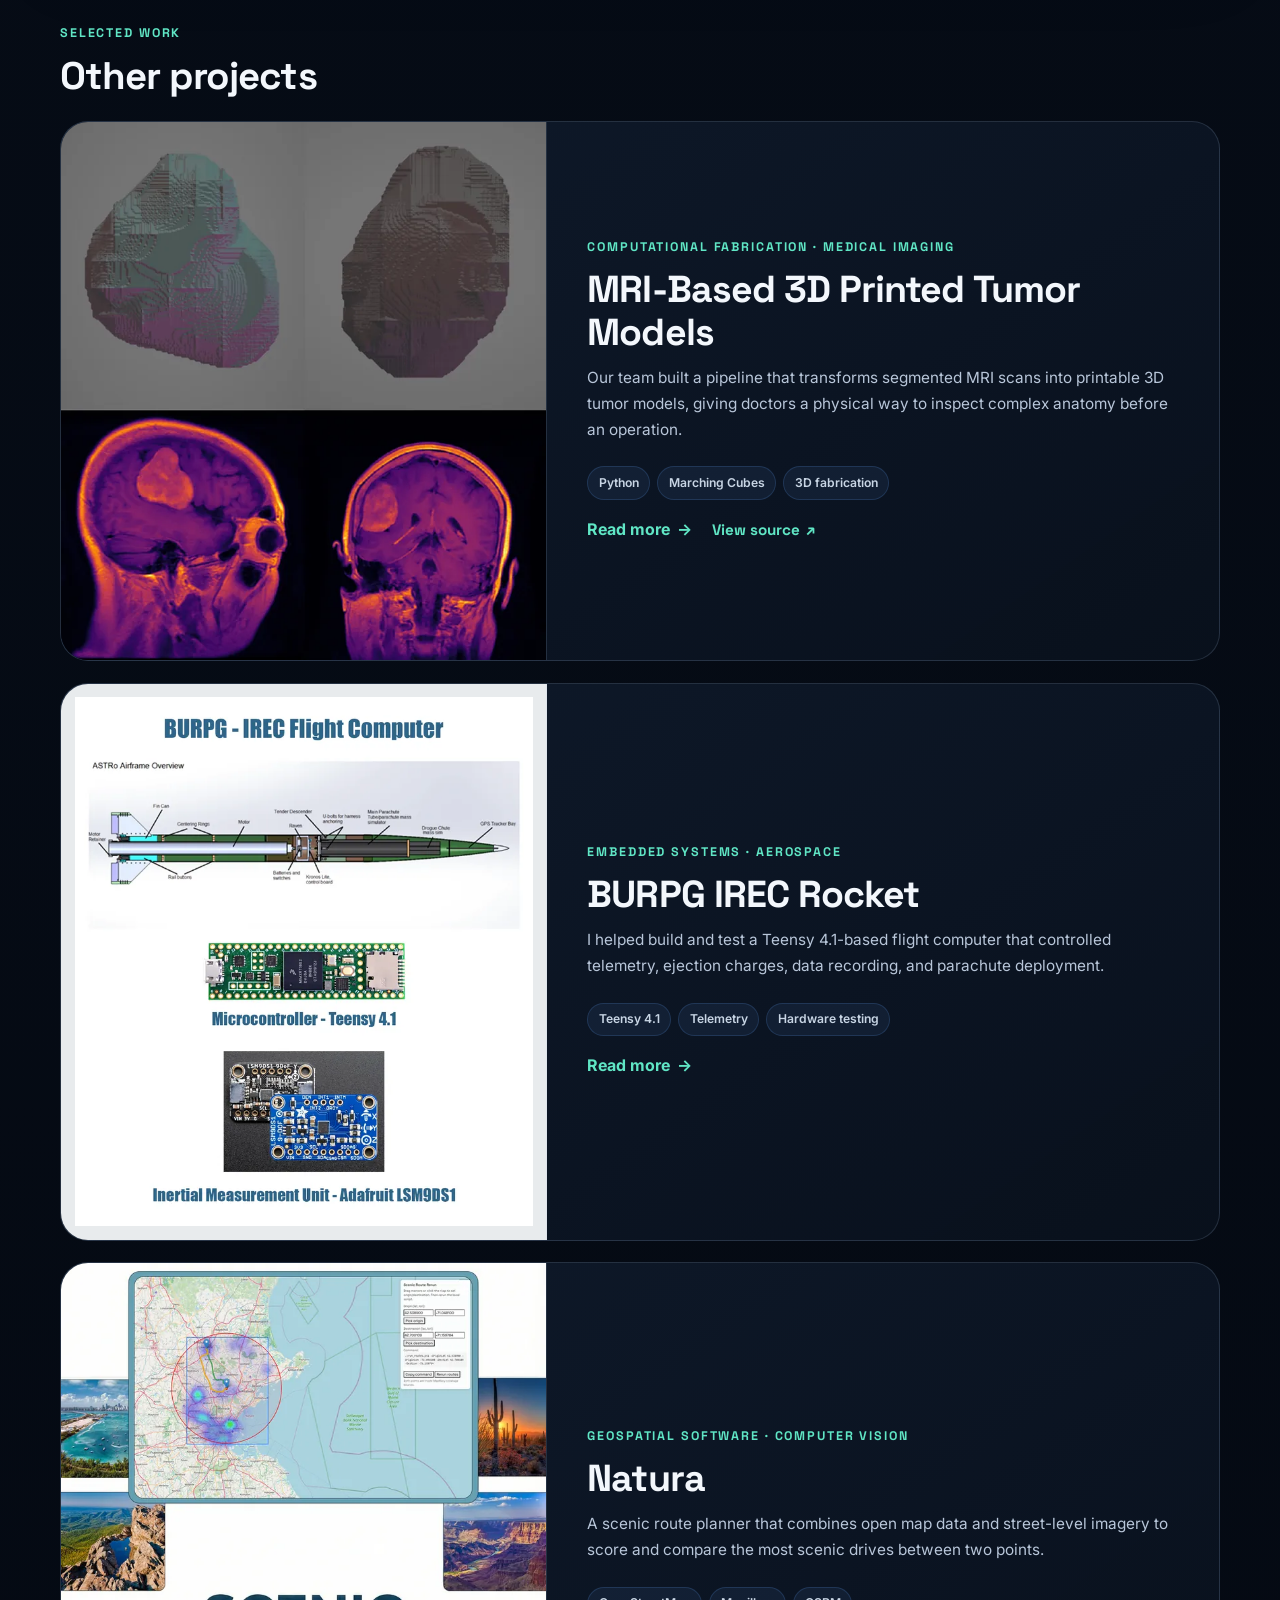
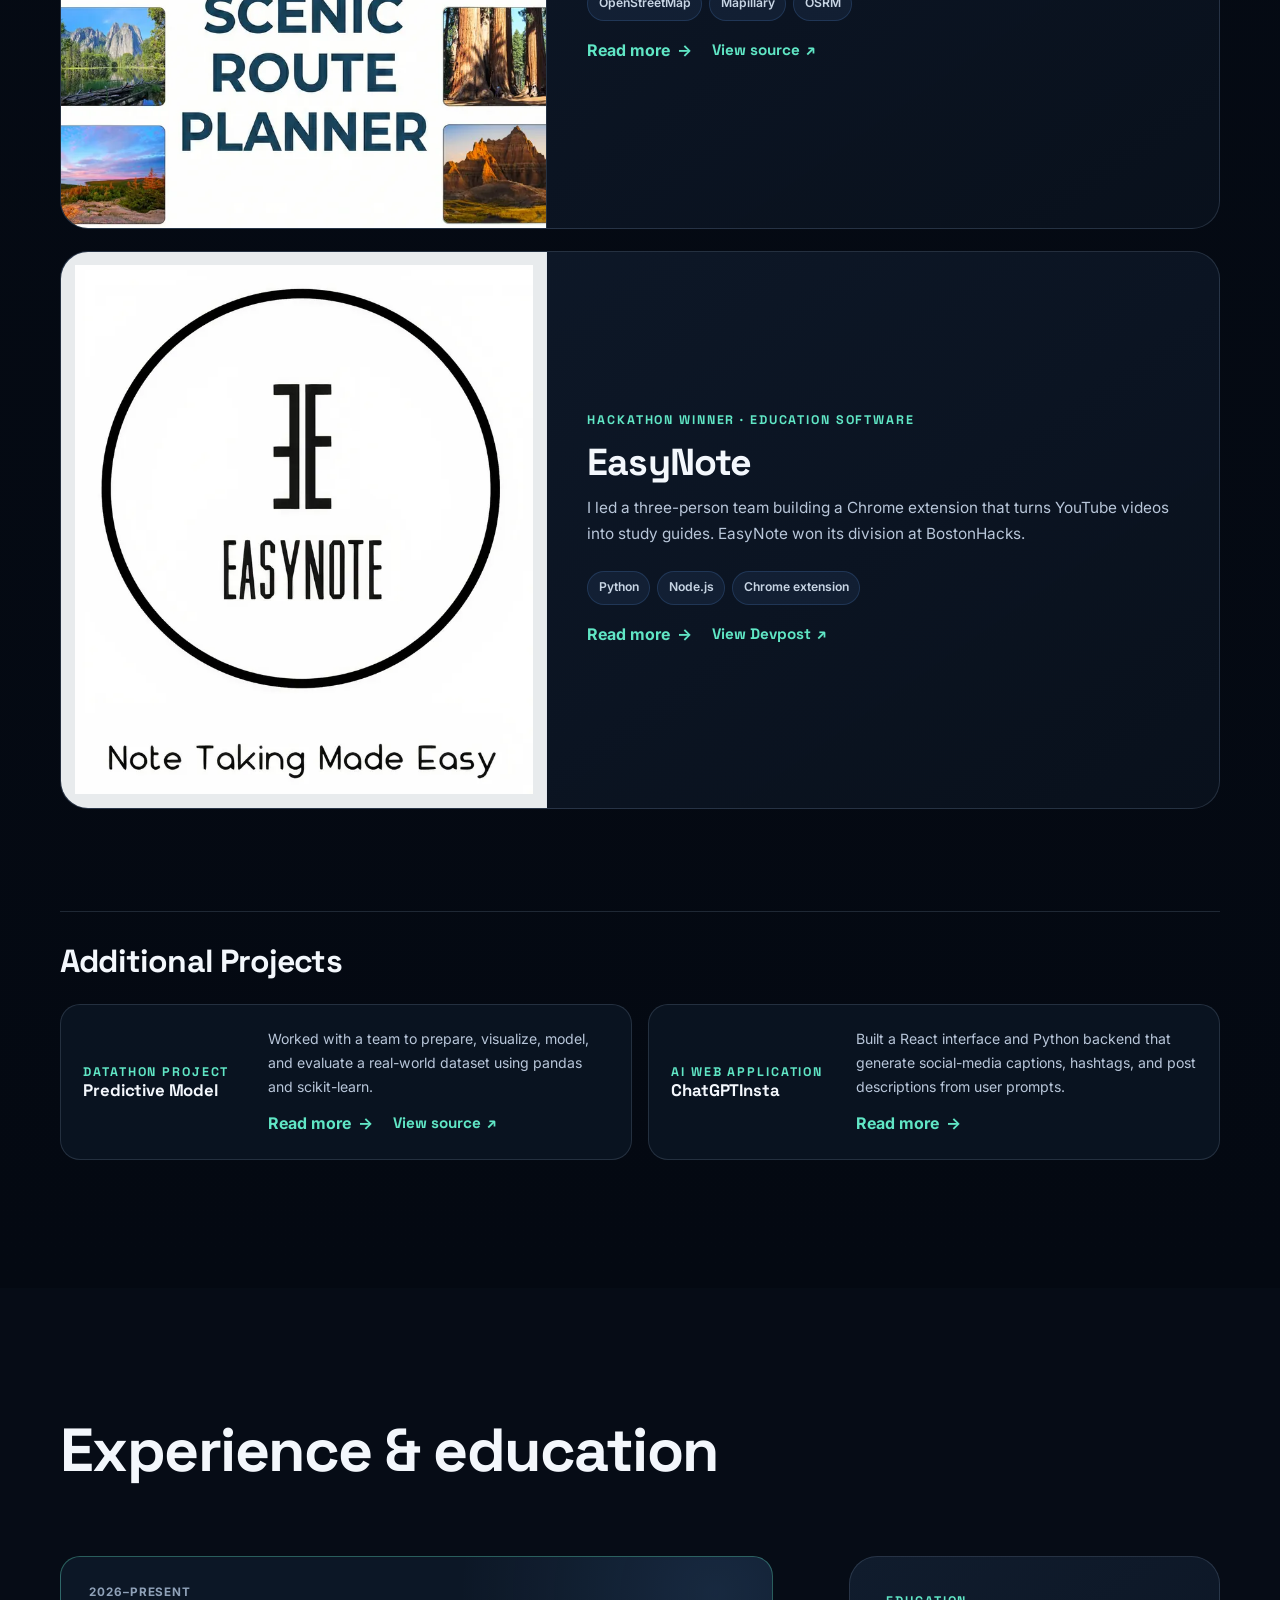
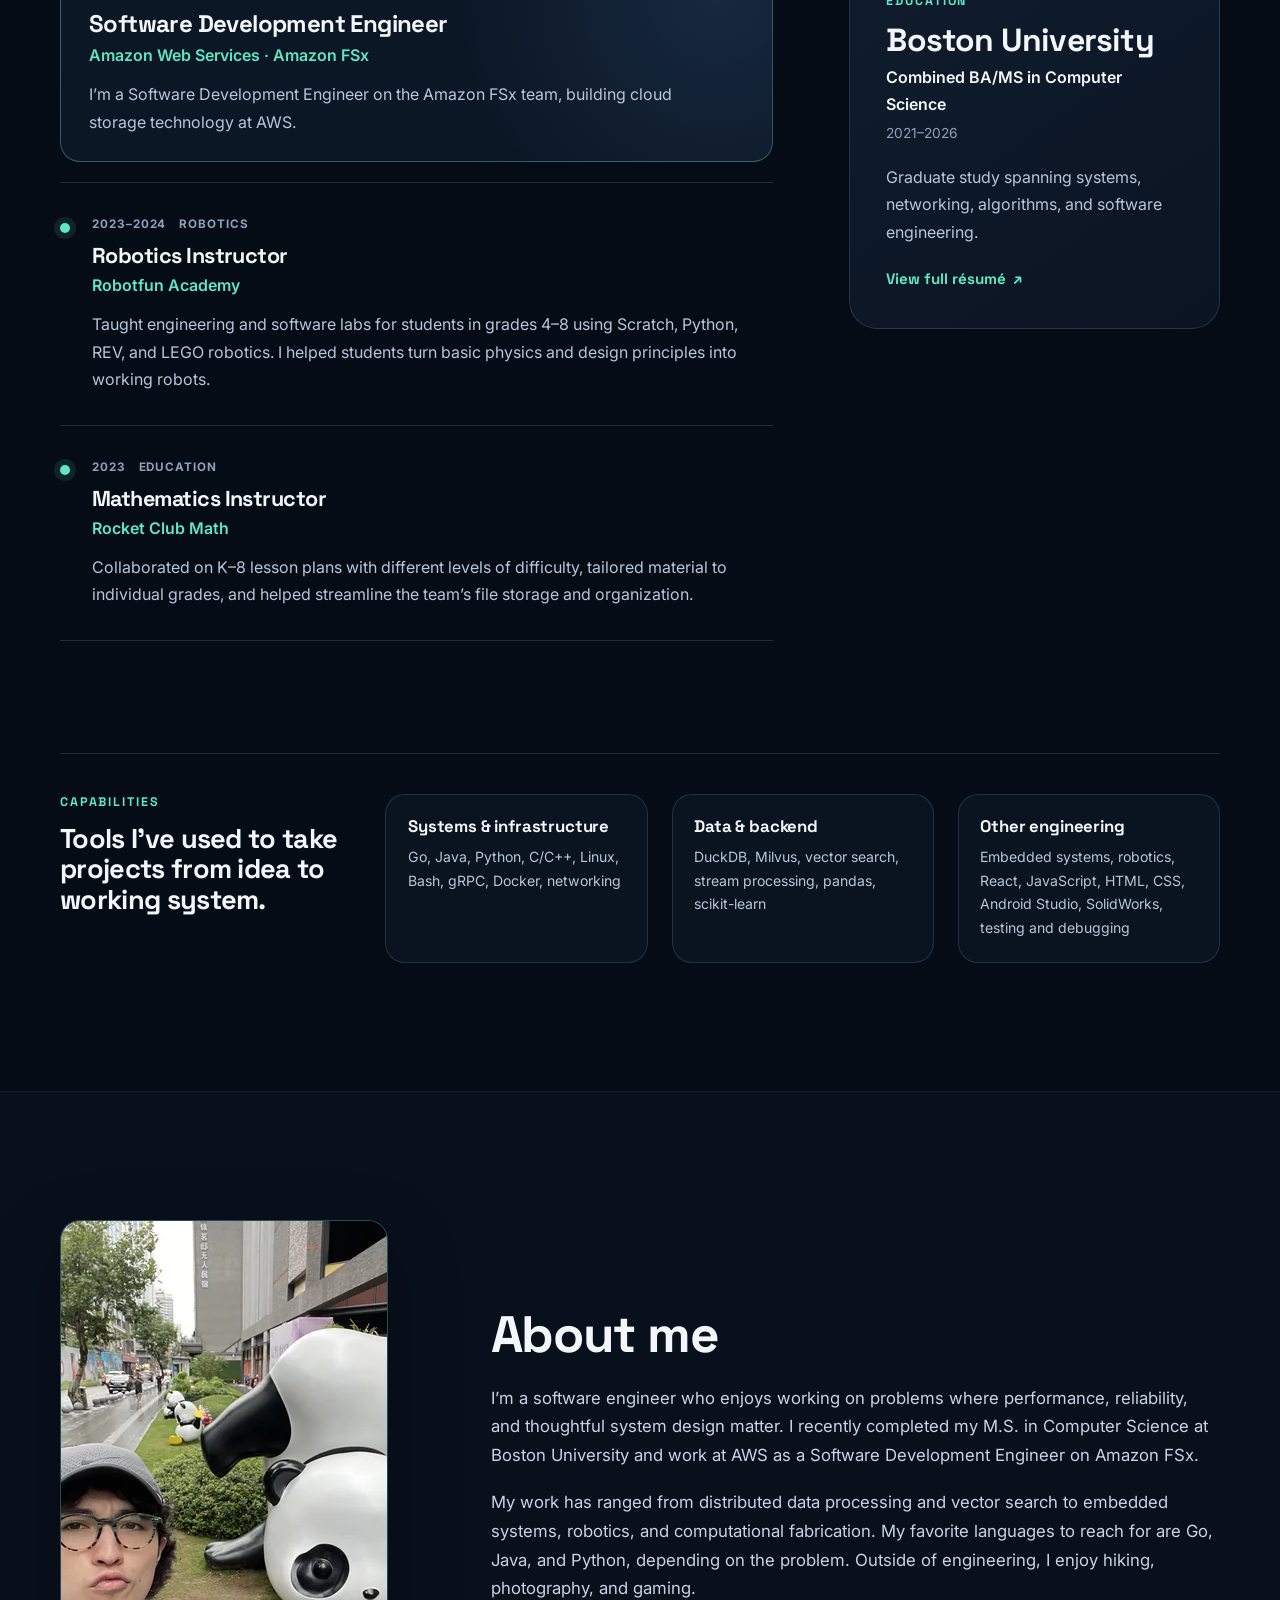
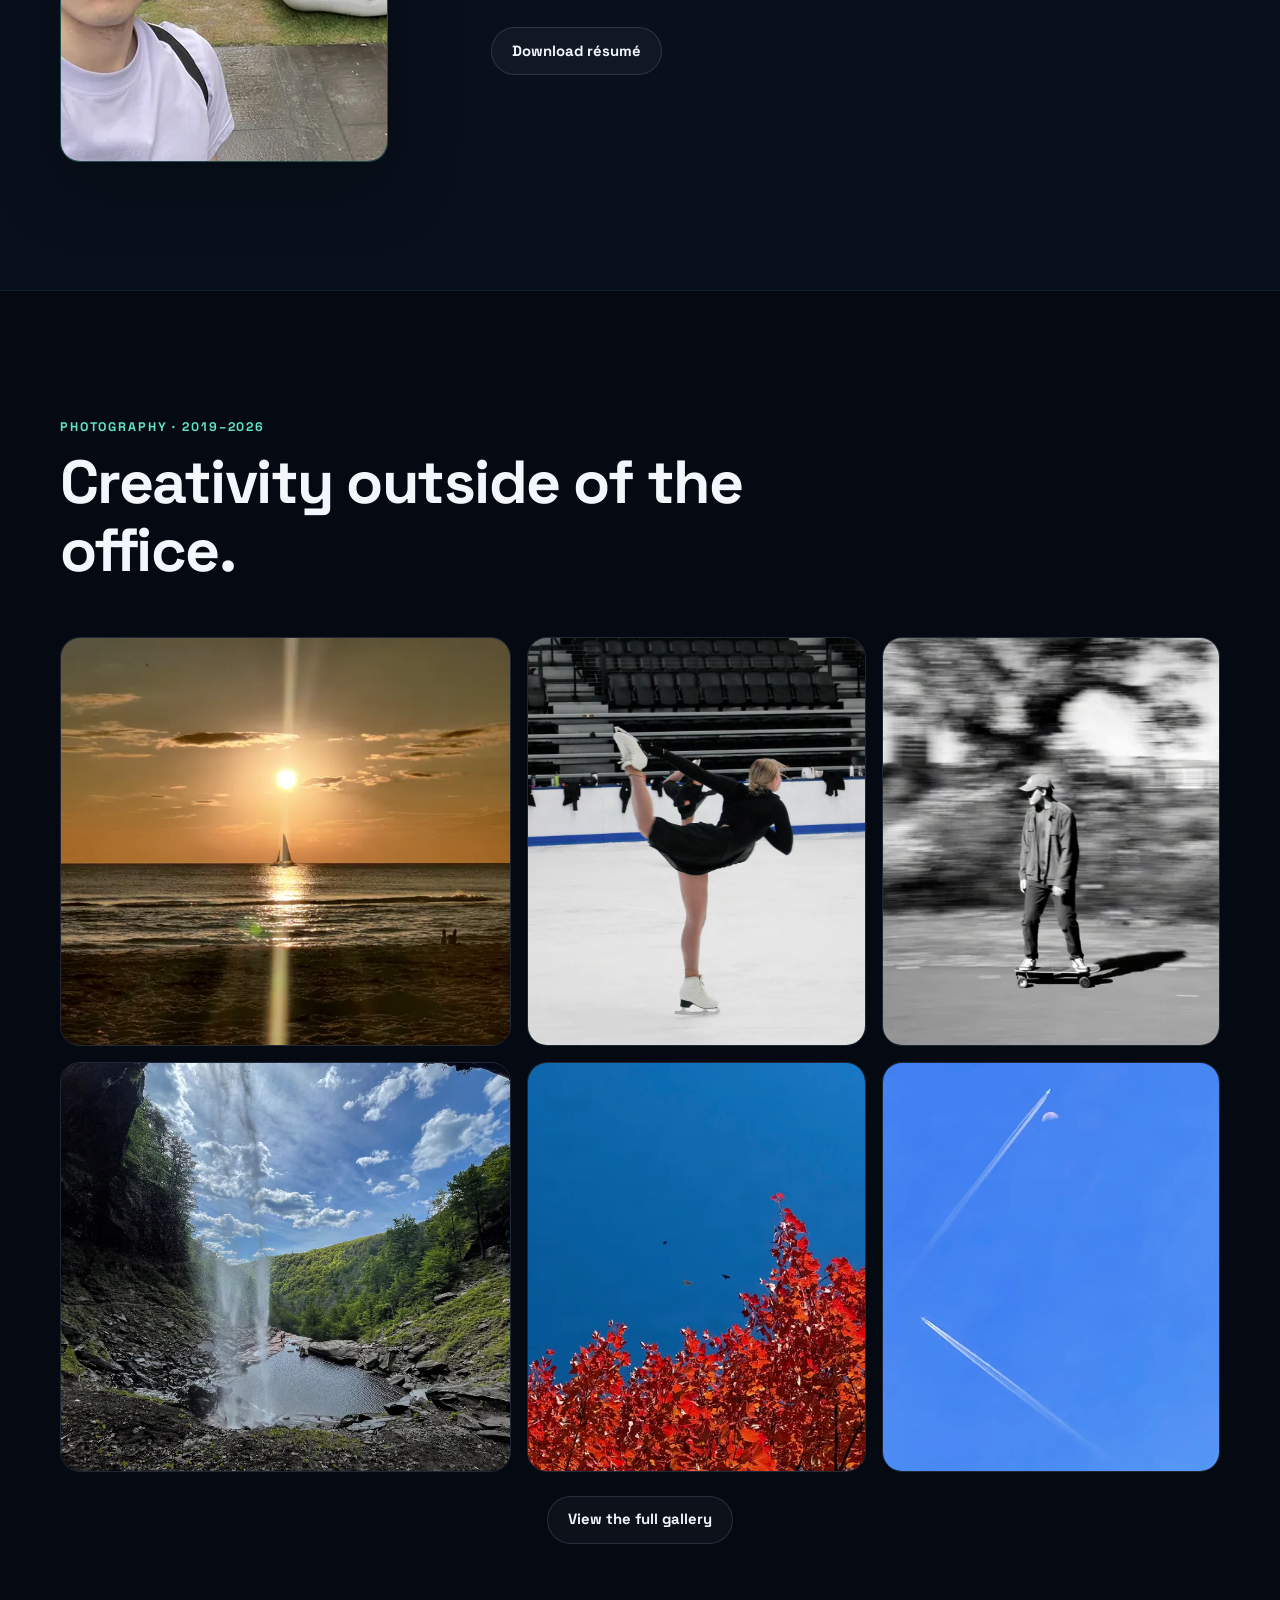
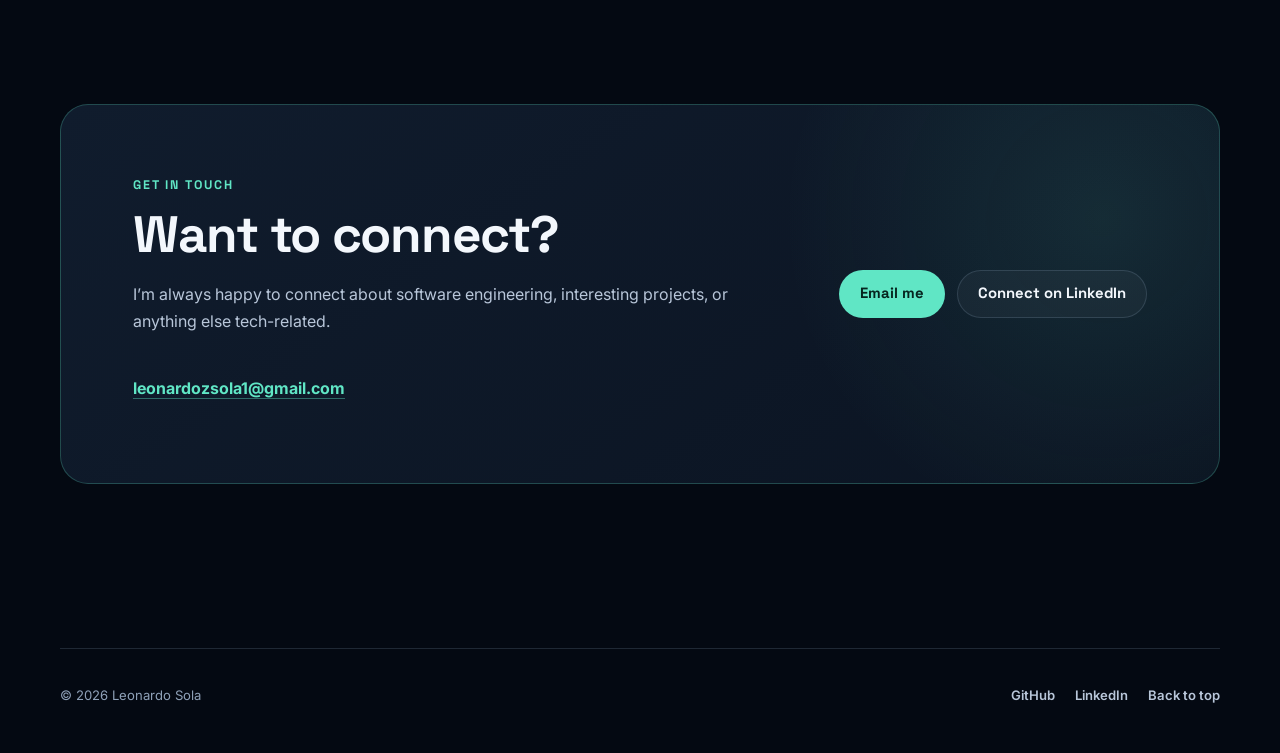
==== commit fc09fcc4: "Protect photography with TrustMark and remove popup descriptions" ====
--- a/index.html
+++ b/index.html
@@ -330,22 +330,22 @@
         </div>
 
         <div class="photo-grid">
-          <a class="photo-card photo-card-wide" href="images/photography/FloridaSunset.jpg">
+          <a class="photo-card photo-card-wide" href="images/watermarked/FloridaSunset.jpg">
             <img src="images/optimized/florida-720.webp" srcset="images/optimized/florida-720.webp 720w, images/optimized/florida-1400.webp 1400w" sizes="(max-width: 860px) 100vw, 40vw" alt="Sunset over Tampa Bay" width="2969" height="2387" loading="lazy" decoding="async">
           </a>
-          <a class="photo-card" href="images/photography/solaFinal7.jpg">
+          <a class="photo-card" href="images/watermarked/solaFinal7.jpg">
             <img src="images/optimized/gallery-skating-solo.webp" sizes="(max-width: 560px) 100vw, (max-width: 860px) 50vw, 30vw" alt="Synchronized skater holding a solo pose" width="1000" height="1179" loading="lazy" decoding="async">
           </a>
-          <a class="photo-card" href="images/photography/photo3.jpg">
+          <a class="photo-card" href="images/watermarked/photo3.jpg">
             <img src="images/optimized/long-exposure-720.webp" srcset="images/optimized/long-exposure-720.webp 720w, images/optimized/long-exposure-1400.webp 1400w" sizes="(max-width: 560px) 100vw, (max-width: 860px) 50vw, 30vw" alt="Long-exposure light trail from an electric skateboard" width="4778" height="3456" loading="lazy" decoding="async">
           </a>
-          <a class="photo-card" href="images/photography/CampingWaterfall.jpg">
+          <a class="photo-card" href="images/watermarked/CampingWaterfall.jpg">
             <img src="images/optimized/gallery-camping-waterfall.webp" alt="Waterfall cascading over rocks in a forest" width="1000" height="750" loading="lazy" decoding="async">
           </a>
-          <a class="photo-card" href="images/photography/FireLeaves.jpg">
+          <a class="photo-card" href="images/watermarked/FireLeaves.jpg">
             <img src="images/optimized/gallery-fire-leaves.webp" alt="Autumn leaves in fiery colors" width="1000" height="544" loading="lazy" decoding="async">
           </a>
-          <a class="photo-card" href="images/photography/twoPlanes.jpg">
+          <a class="photo-card" href="images/watermarked/twoPlanes.jpg">
             <img src="images/optimized/gallery-two-planes.webp" alt="Two planes in the sky" width="1000" height="1000" loading="lazy" decoding="async">
           </a>
         </div>
--- a/css/site.css
+++ b/css/site.css
@@ -2051,6 +2051,24 @@
 .photo-viewer-divider { width: 1px; height: 20px; margin: 0 0.2rem; background: var(--line); }
 .photo-viewer-help { margin: 0; line-height: 1.4; }
 
+.photo-viewer-watermark {
+  margin: 0;
+  padding-inline: 0.5rem;
+  color: var(--text-muted);
+  font-size: 0.75rem;
+  line-height: 1.4;
+}
+
+.photo-viewer-watermark a {
+  text-decoration: underline;
+  text-underline-offset: 0.2em;
+}
+
+.photo-viewer-watermark a:hover,
+.photo-viewer-watermark a:focus-visible {
+  color: var(--accent);
+}
+
 @media (max-width: 560px) {
   .photo-viewer { padding-left: 0.5rem; padding-right: 0.5rem; }
   .photo-viewer-topbar, .photo-viewer-caption, .photo-viewer-help { padding-inline: 0.5rem; }
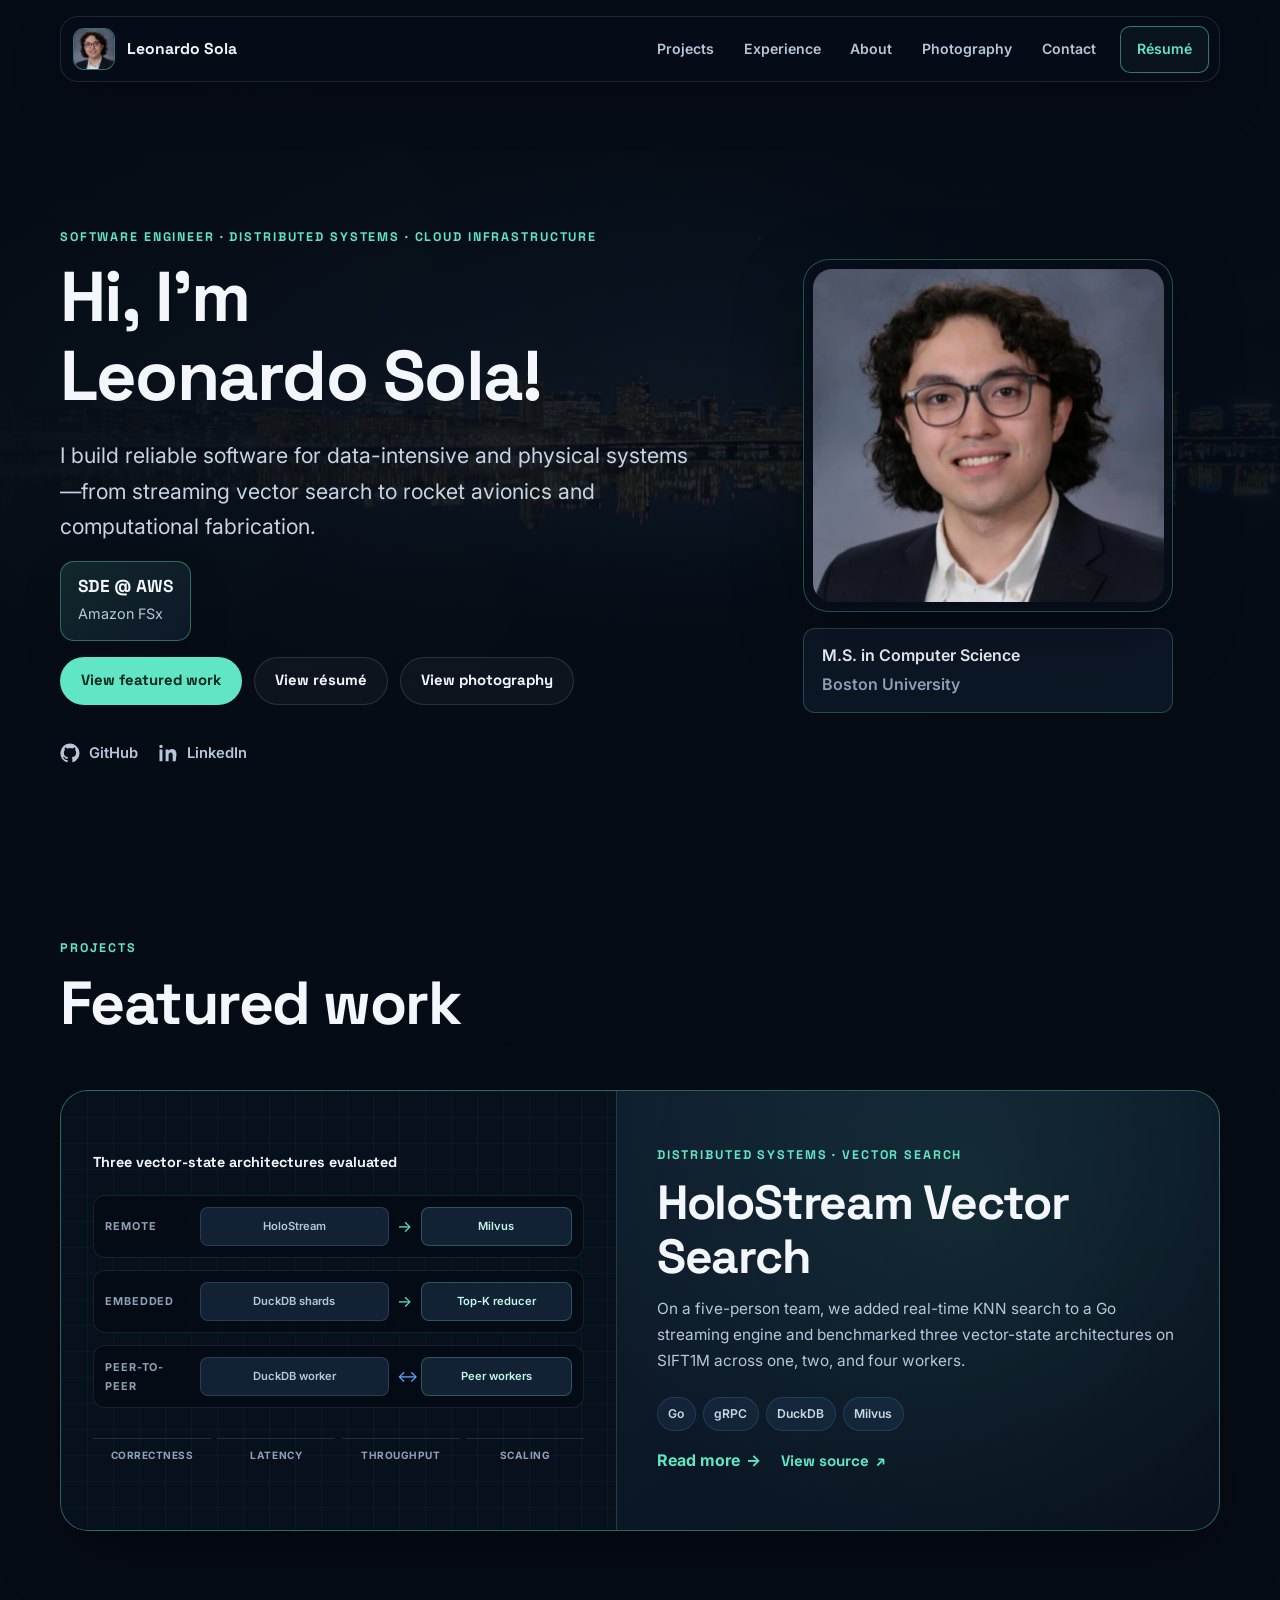
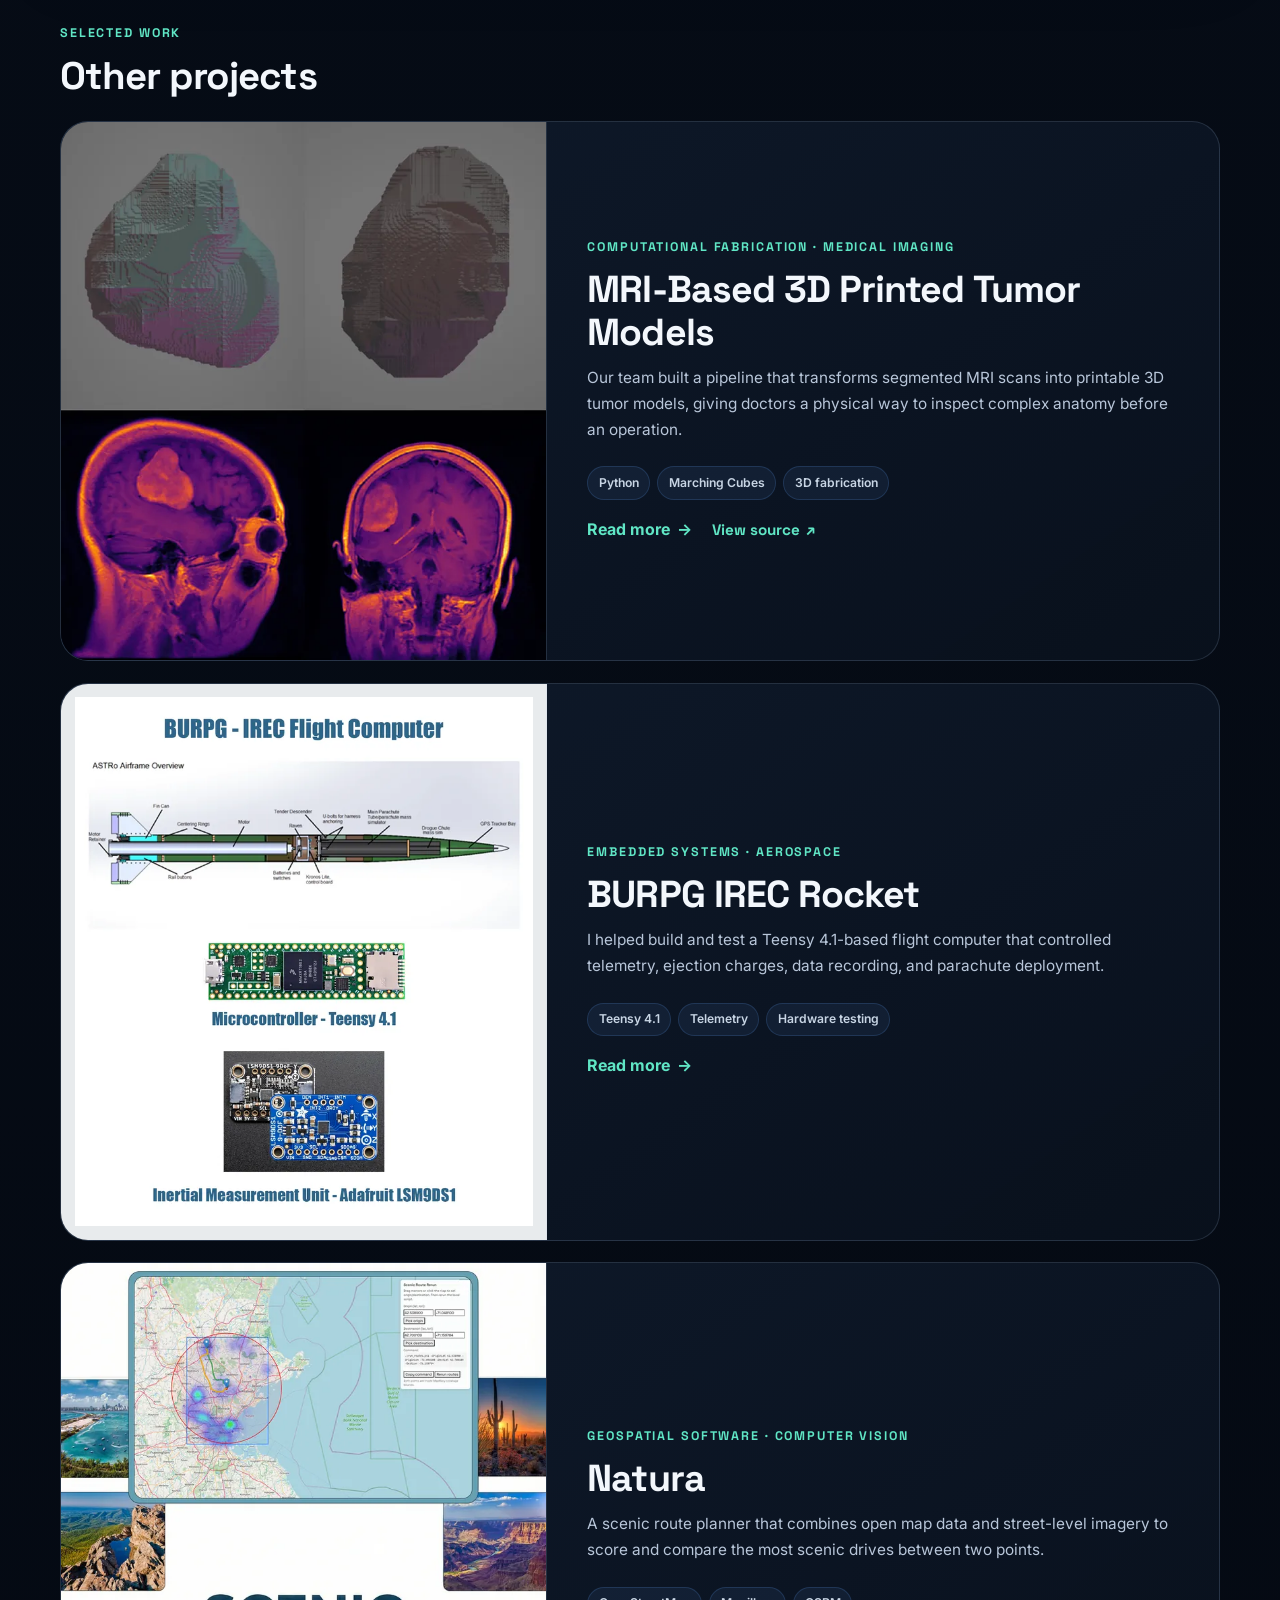
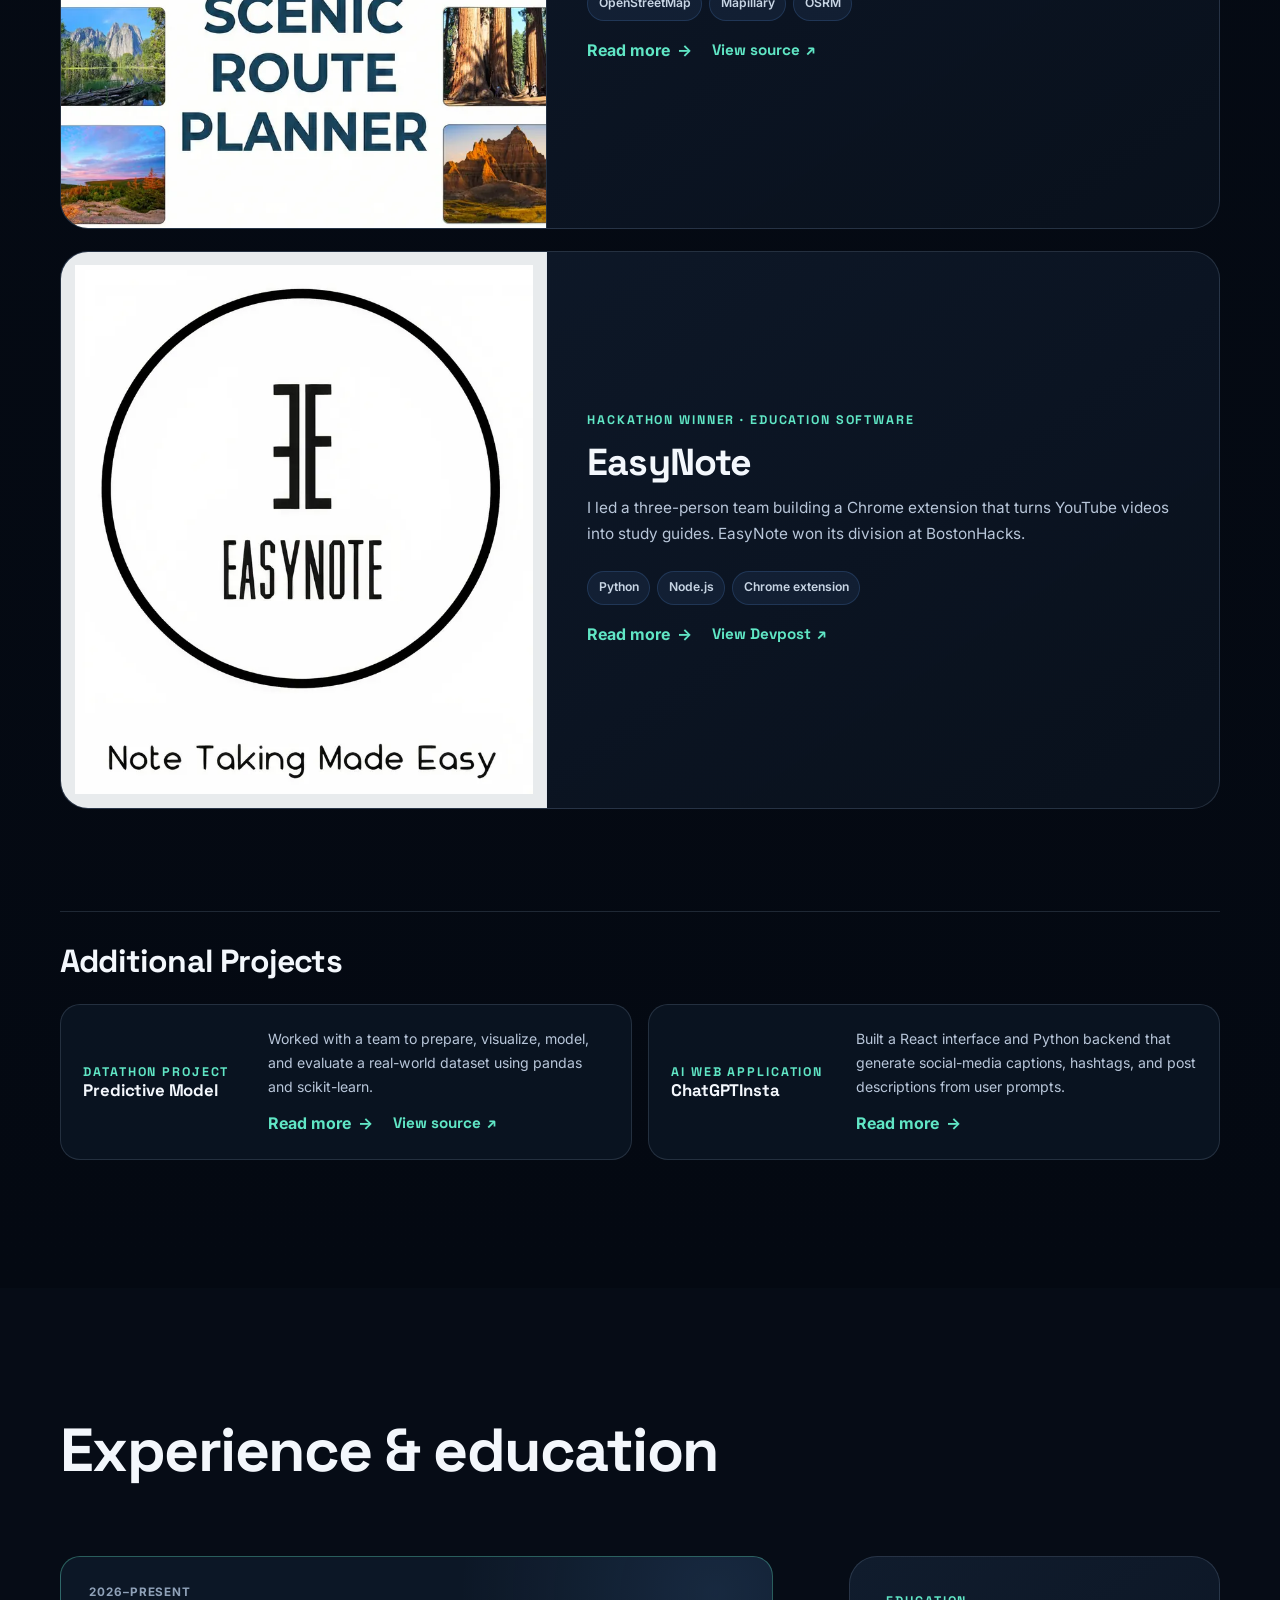
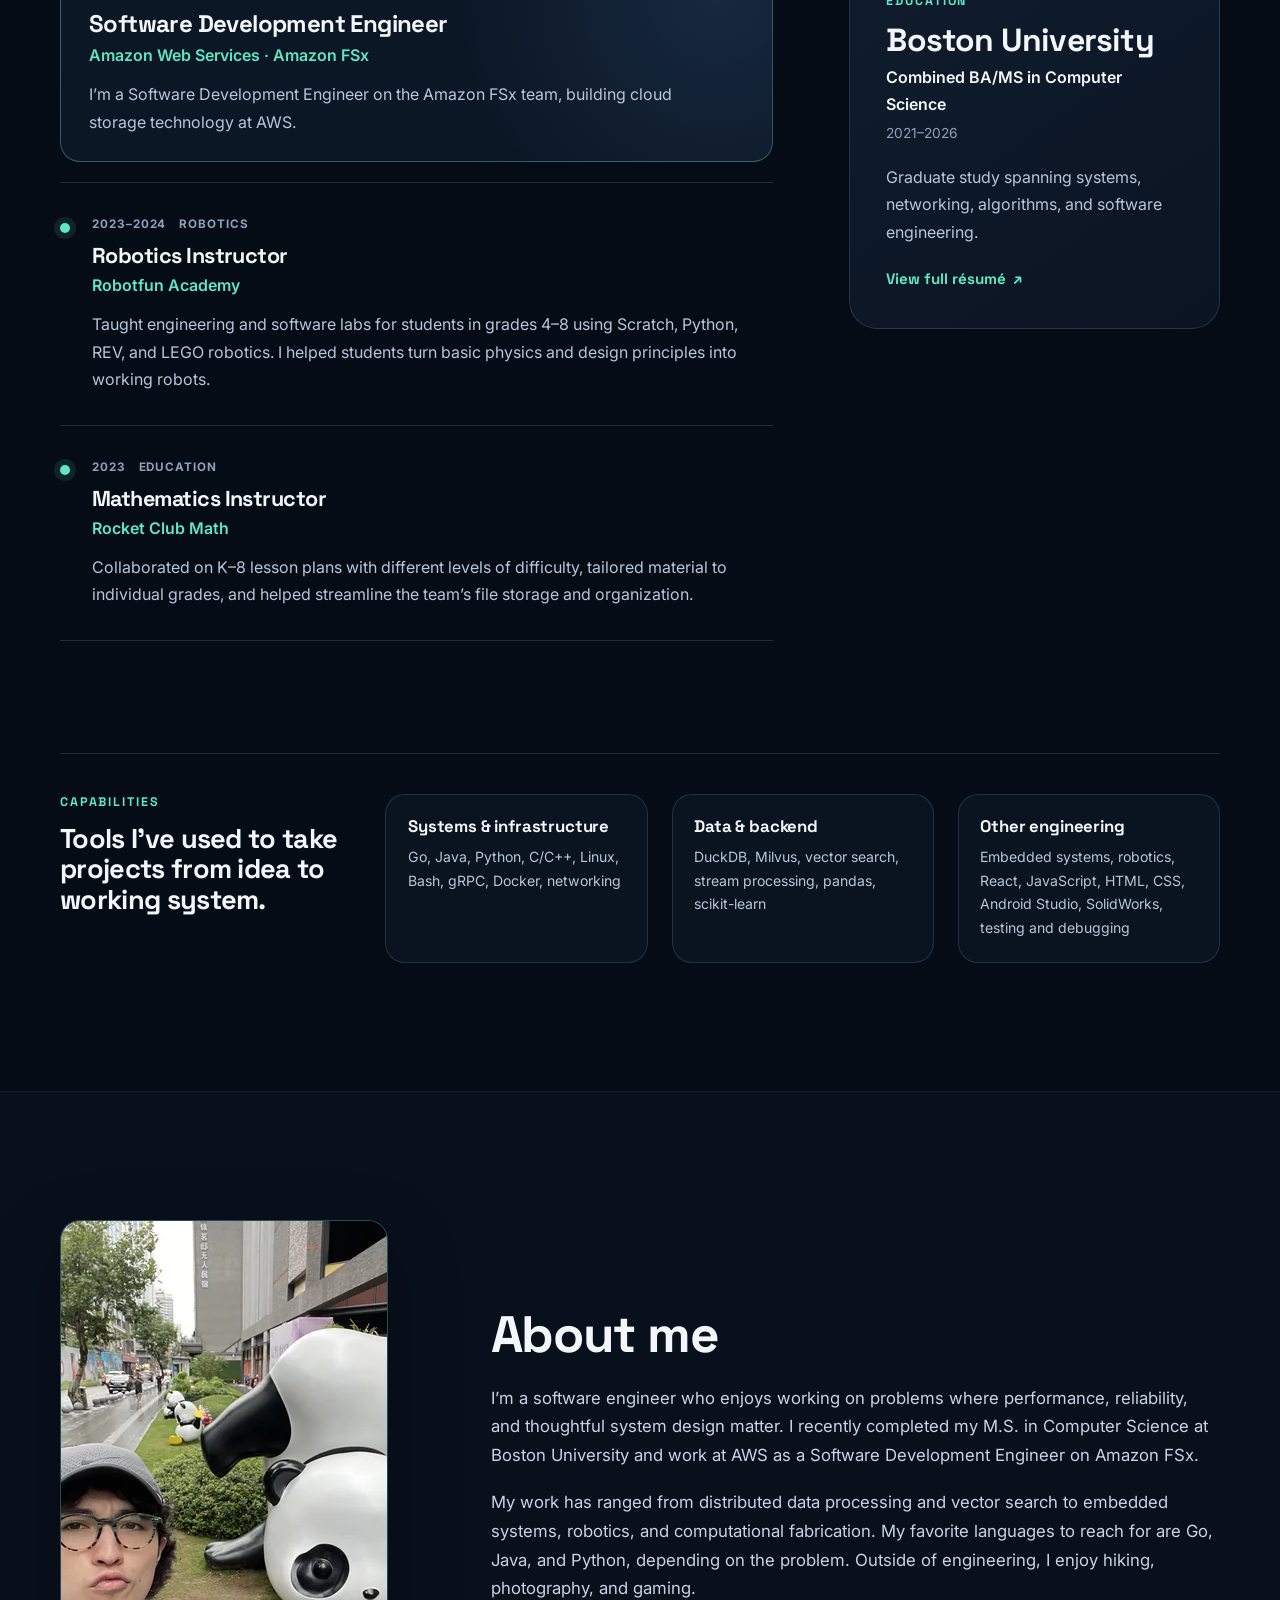
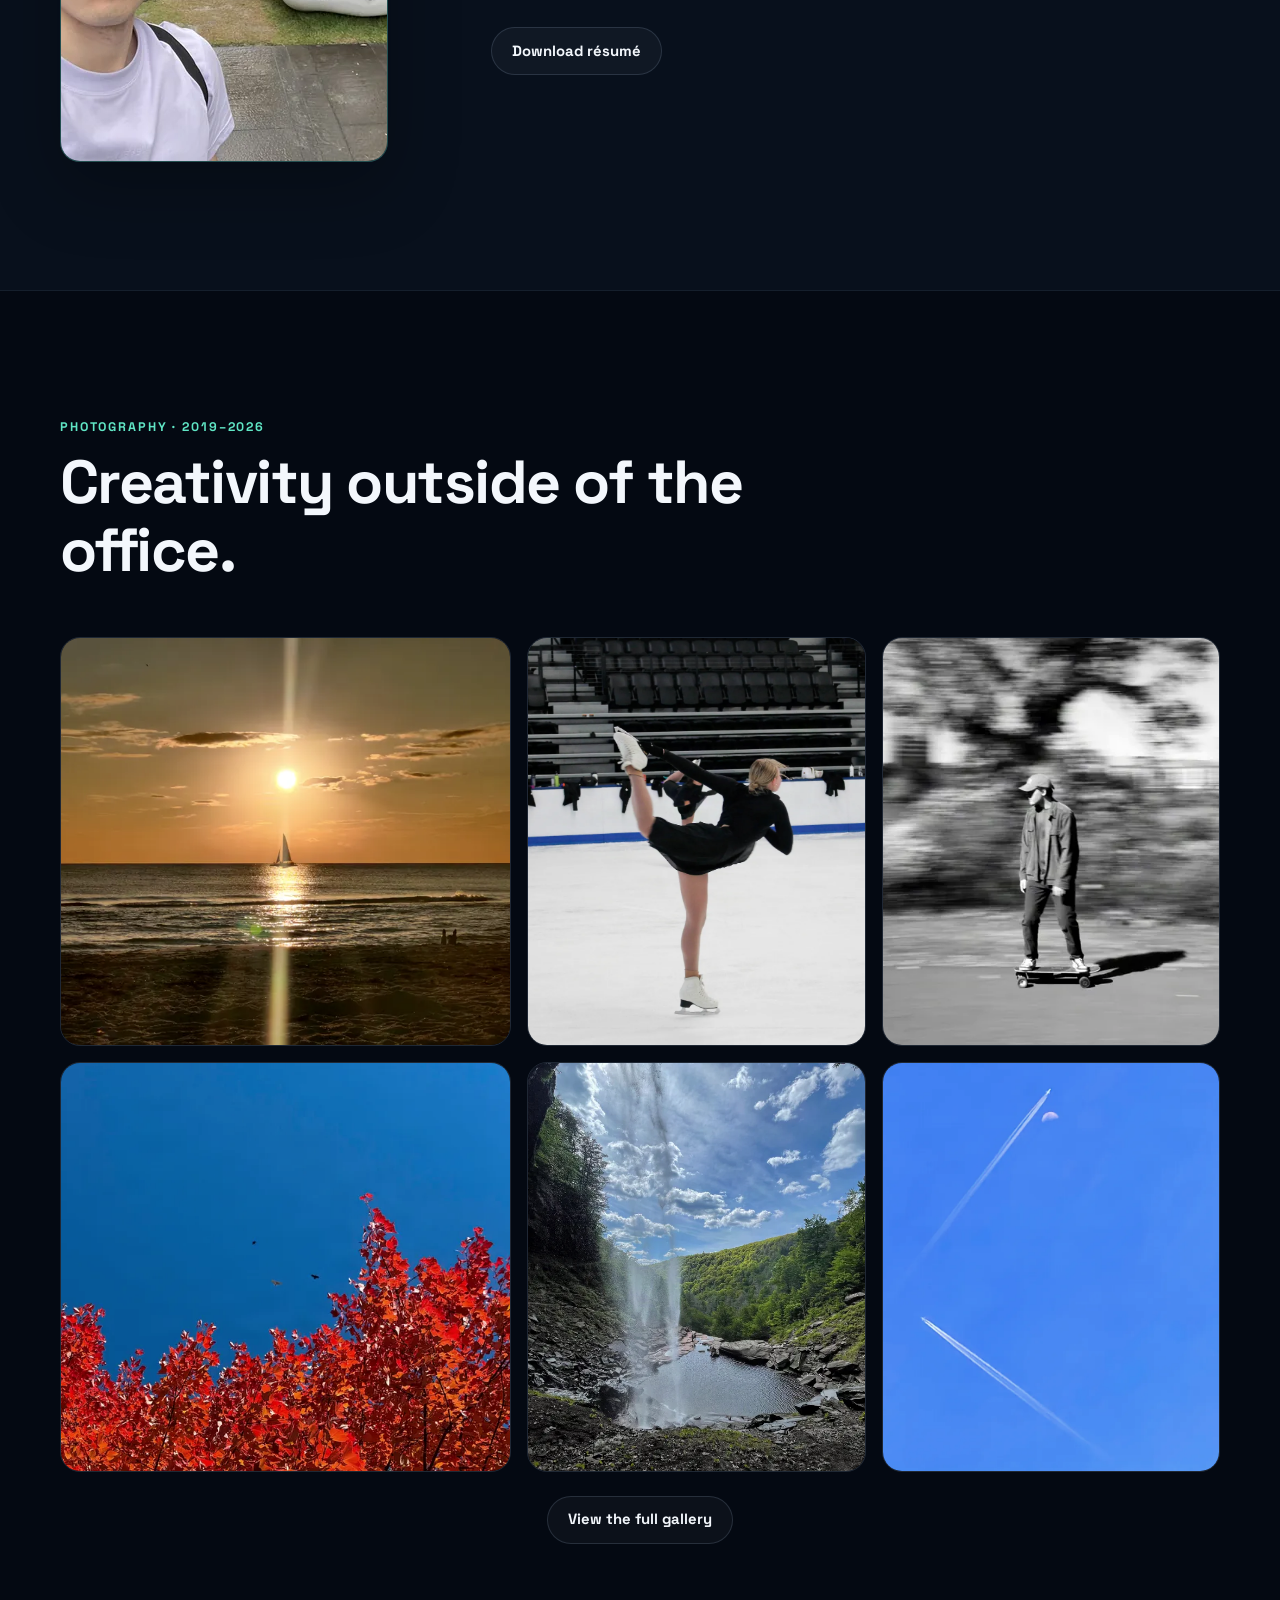
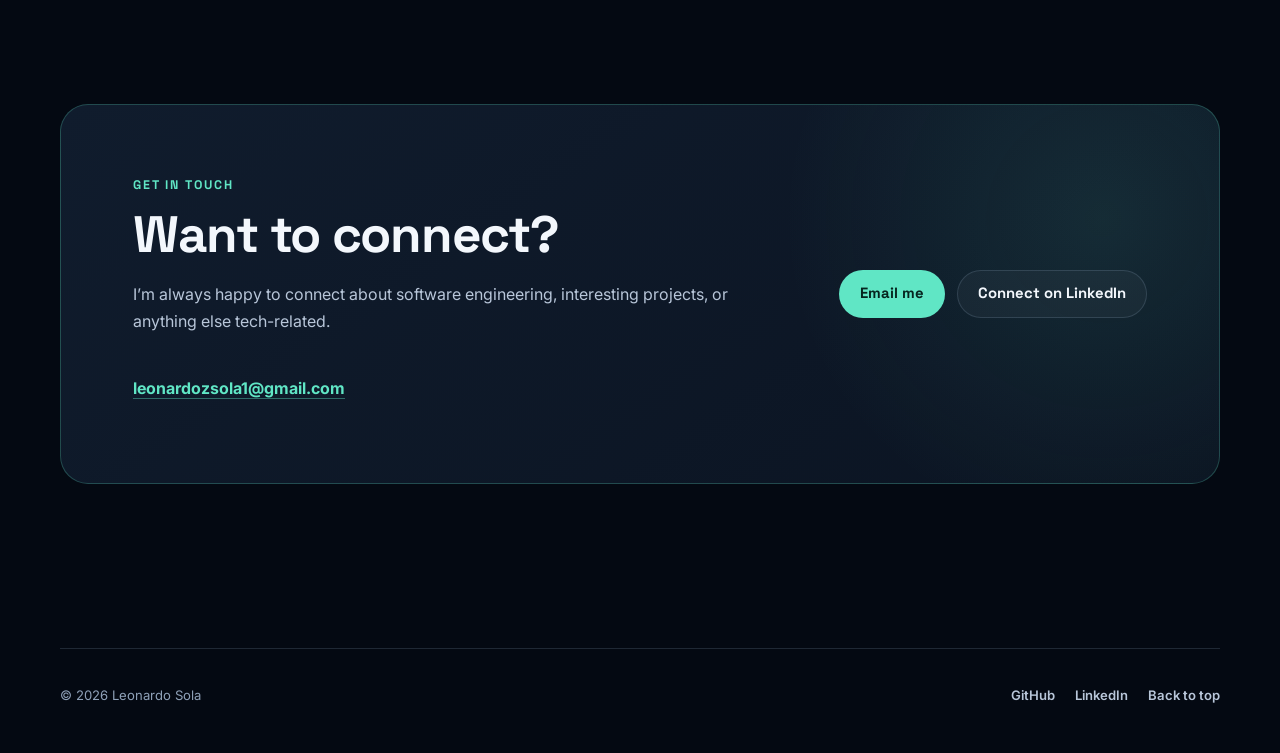
==== commit e0c3e3bc: "Swap homepage autumn leaves and waterfall photos" ====
--- a/index.html
+++ b/index.html
@@ -339,11 +339,11 @@
           <a class="photo-card" href="images/watermarked/photo3.jpg">
             <img src="images/optimized/long-exposure-720.webp" srcset="images/optimized/long-exposure-720.webp 720w, images/optimized/long-exposure-1400.webp 1400w" sizes="(max-width: 560px) 100vw, (max-width: 860px) 50vw, 30vw" alt="Long-exposure light trail from an electric skateboard" width="4778" height="3456" loading="lazy" decoding="async">
           </a>
+          <a class="photo-card" href="images/watermarked/FireLeaves.jpg">
+            <img src="images/optimized/gallery-fire-leaves.webp" alt="Autumn leaves in fiery colors" width="1000" height="544" loading="lazy" decoding="async">
+          </a>
           <a class="photo-card" href="images/watermarked/CampingWaterfall.jpg">
             <img src="images/optimized/gallery-camping-waterfall.webp" alt="Waterfall cascading over rocks in a forest" width="1000" height="750" loading="lazy" decoding="async">
-          </a>
-          <a class="photo-card" href="images/watermarked/FireLeaves.jpg">
-            <img src="images/optimized/gallery-fire-leaves.webp" alt="Autumn leaves in fiery colors" width="1000" height="544" loading="lazy" decoding="async">
           </a>
           <a class="photo-card" href="images/watermarked/twoPlanes.jpg">
             <img src="images/optimized/gallery-two-planes.webp" alt="Two planes in the sky" width="1000" height="1000" loading="lazy" decoding="async">
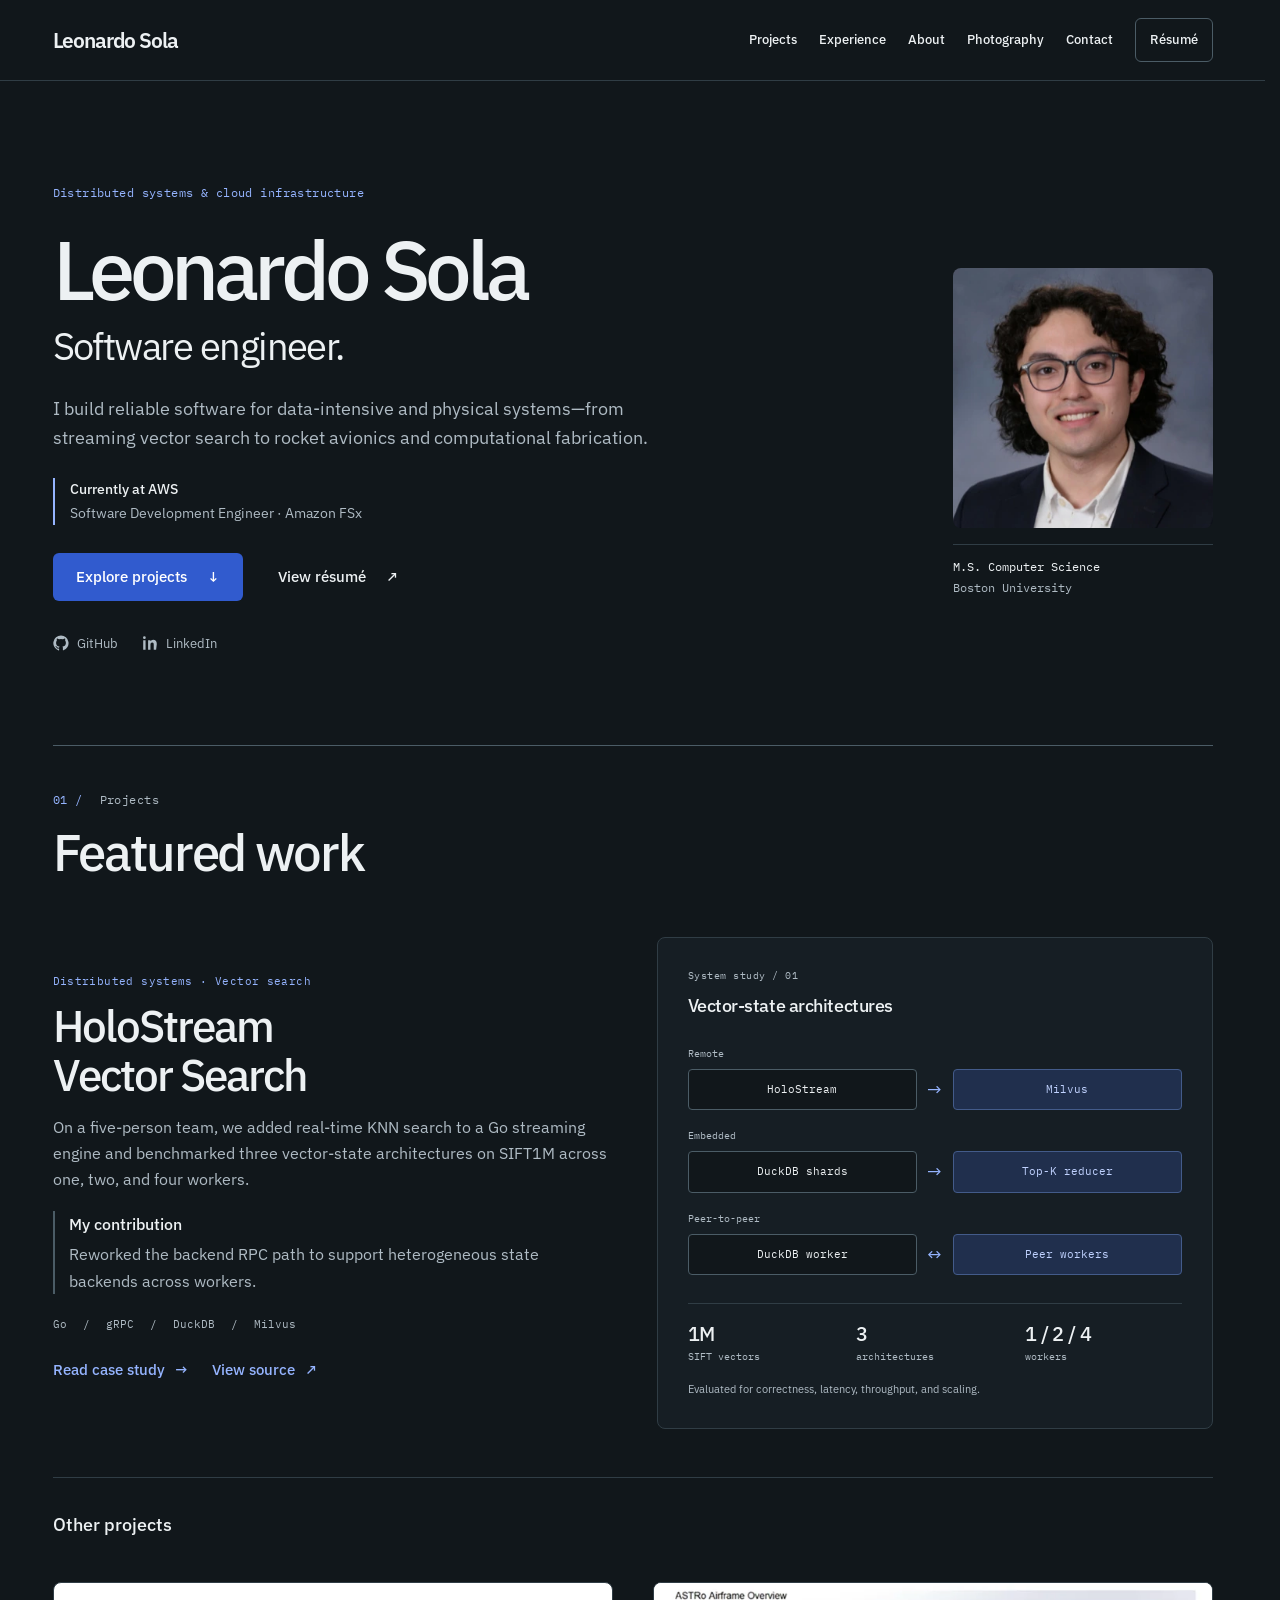
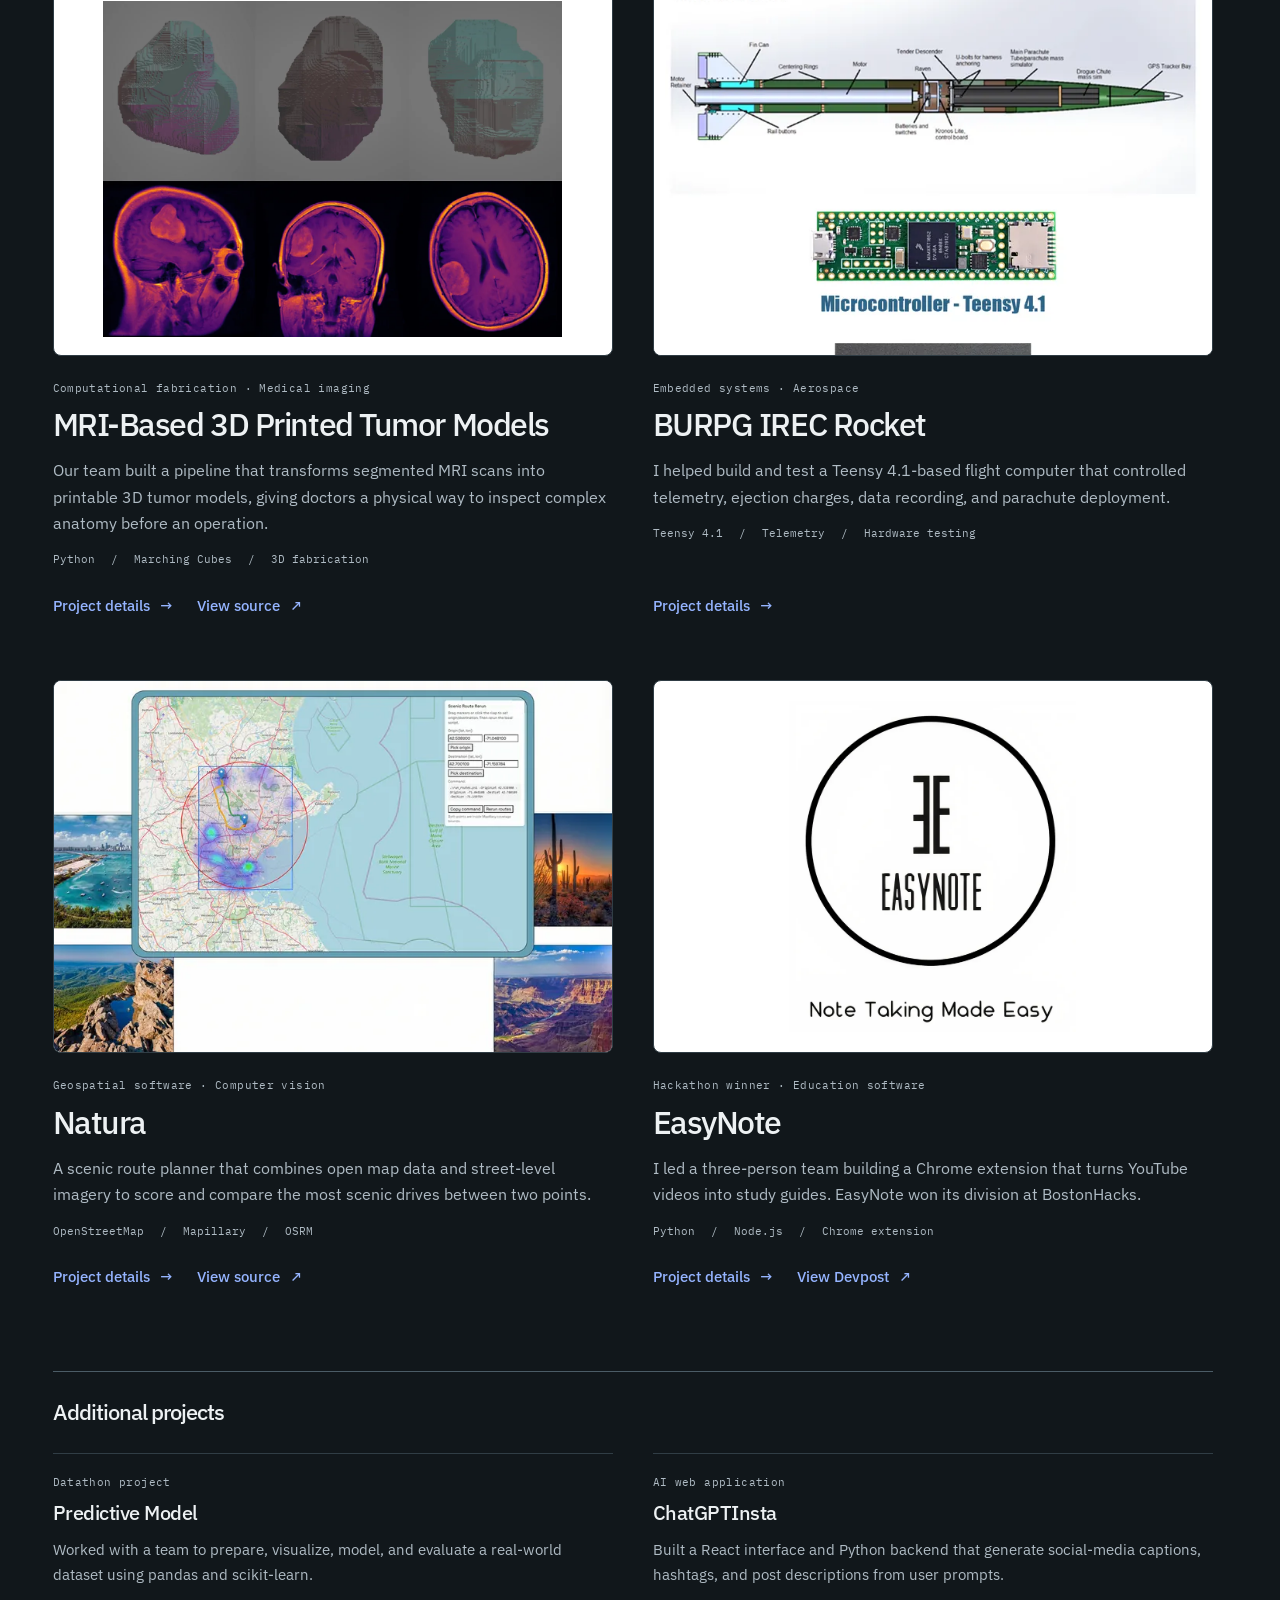
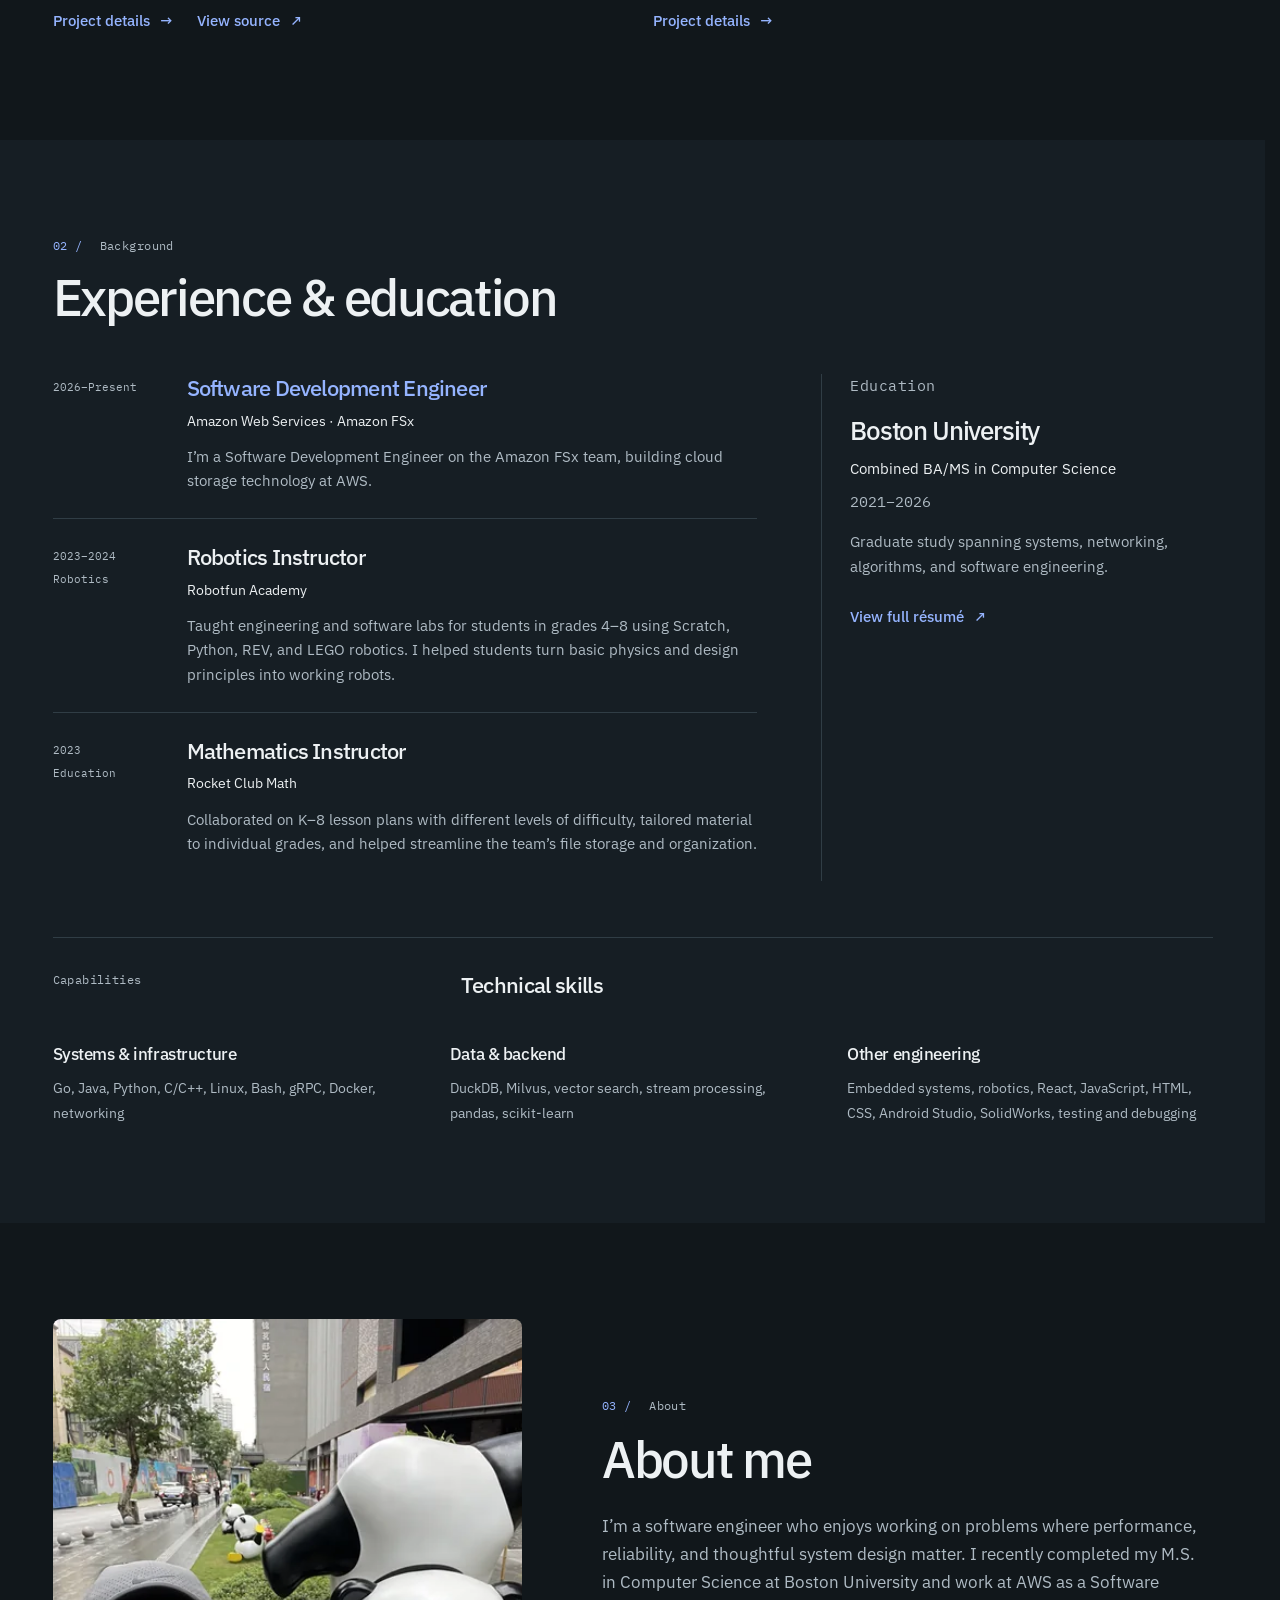
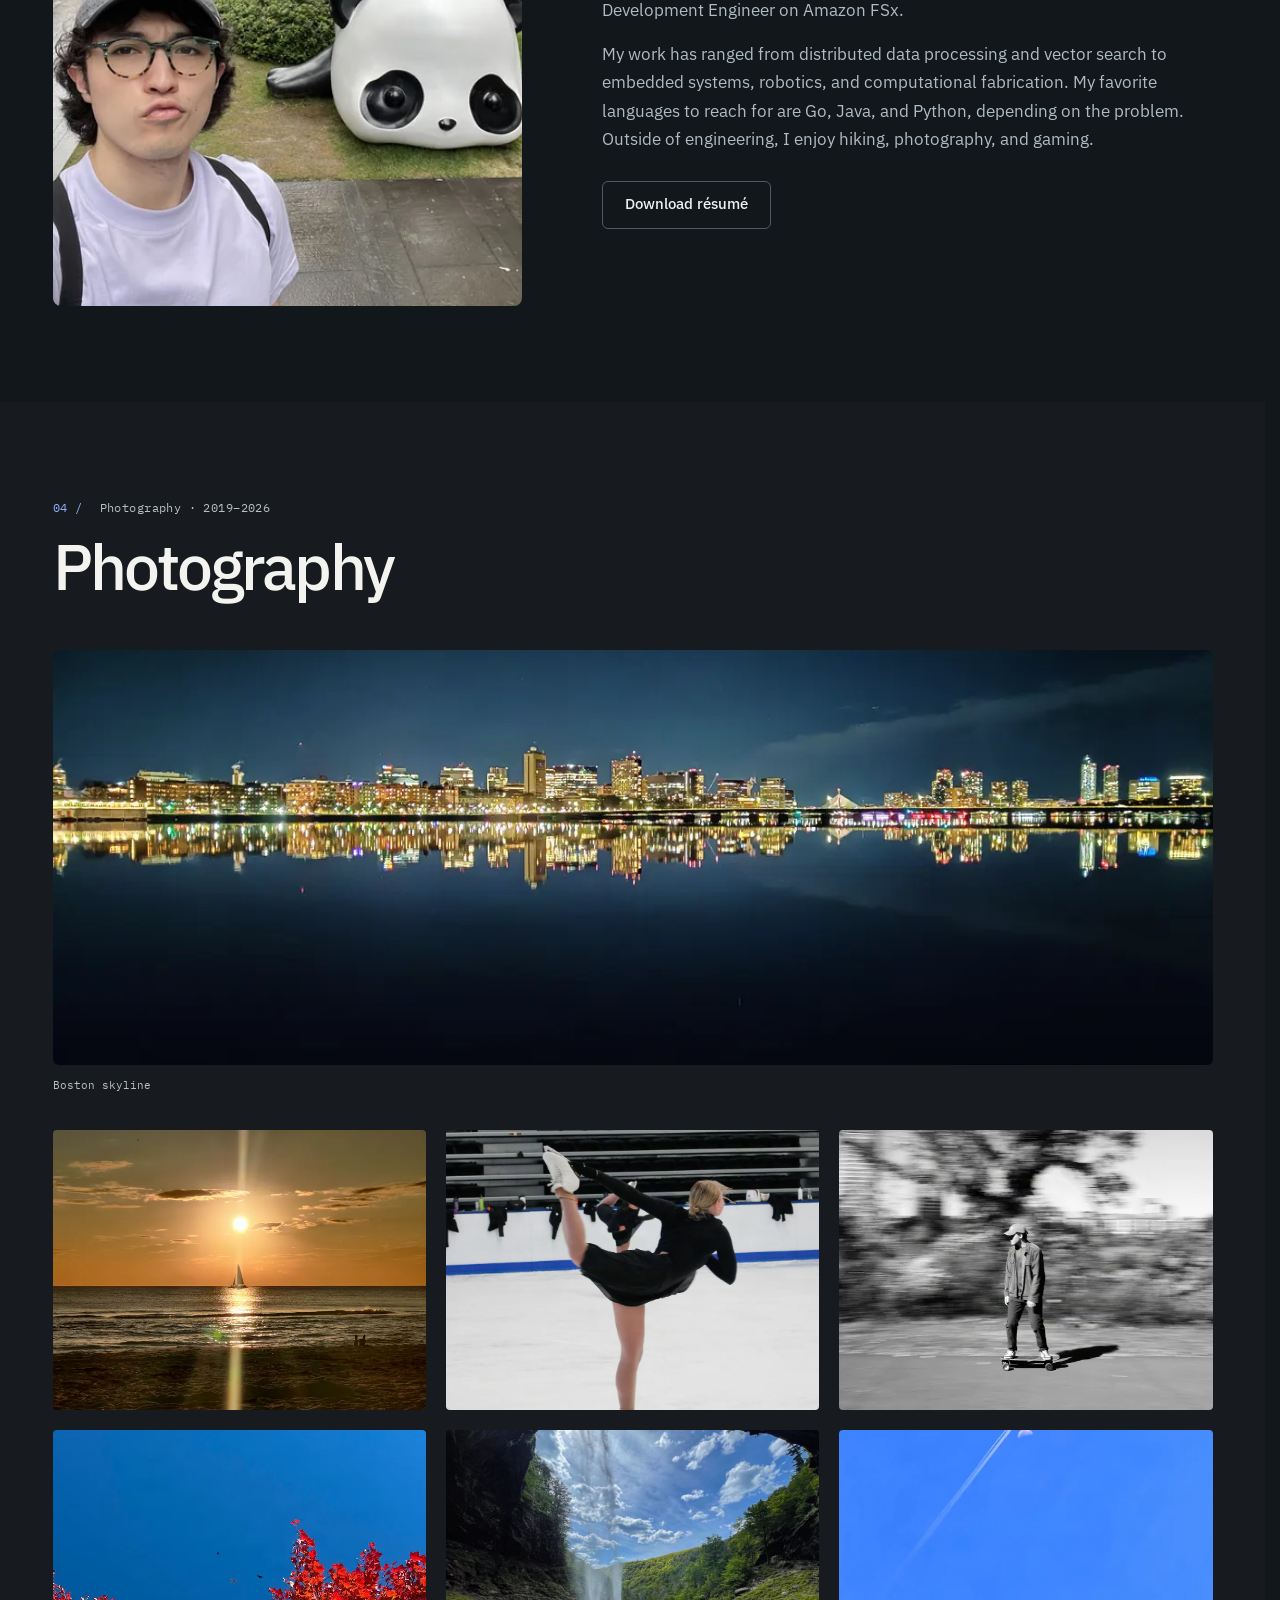
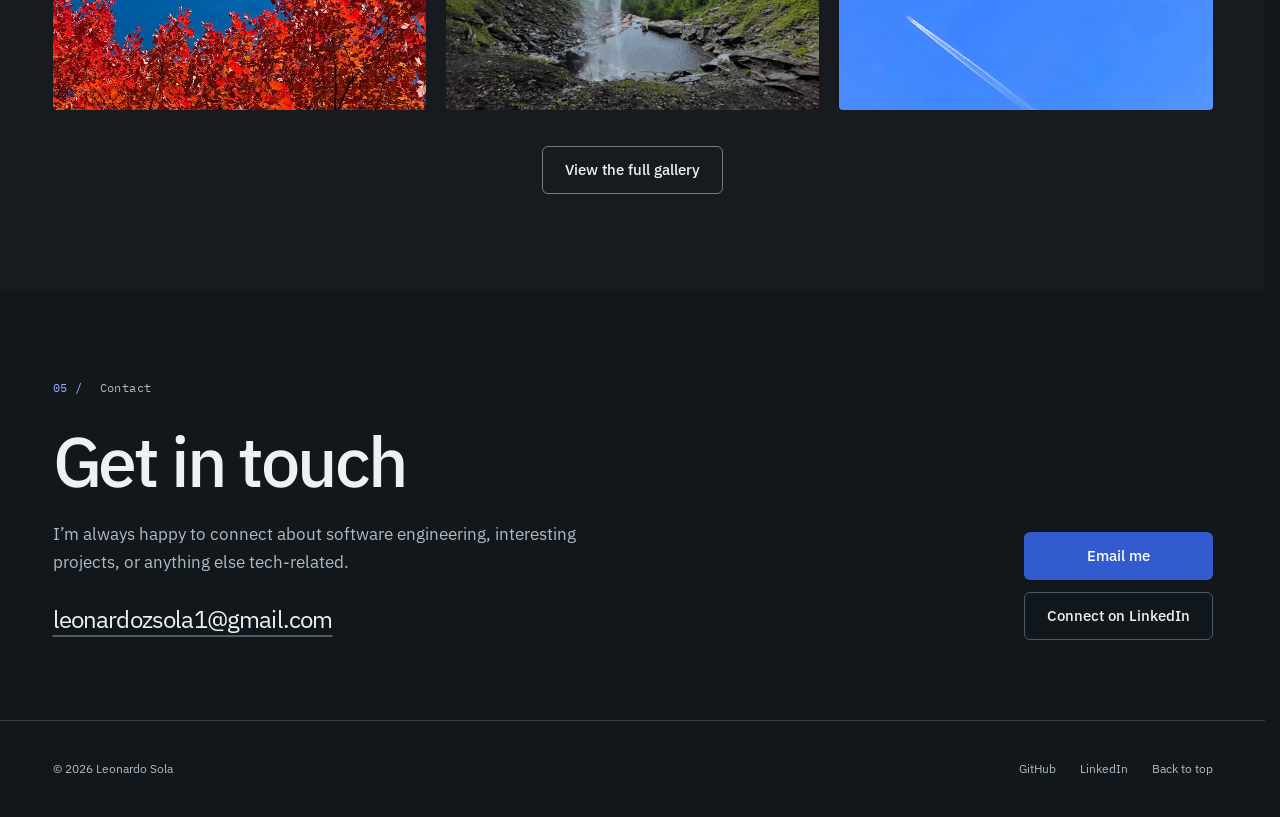
==== commit 230f40ba: "Redesign portfolio with dark theme and clearer project layouts" ====
--- a/index.html
+++ b/index.html
@@ -6,7 +6,7 @@
   <title>Leonardo Sola — Software Engineer | Distributed Systems &amp; Cloud Infrastructure</title>
   <meta name="description" content="Portfolio of Leonardo Sola, an AWS software development engineer focused on distributed systems, cloud infrastructure, and reliable software at scale.">
   <meta name="author" content="Leonardo Sola">
-  <meta name="theme-color" content="#07101d">
+  <meta name="theme-color" content="#11171b">
   <link rel="canonical" href="https://leonardosola.com/">
 
   <meta property="og:type" content="website">
@@ -19,8 +19,7 @@
 
   <link rel="preconnect" href="https://fonts.googleapis.com">
   <link rel="preconnect" href="https://fonts.gstatic.com" crossorigin>
-  <link rel="preload" as="image" href="images/optimized/skyline-1280.webp" imagesrcset="images/optimized/skyline-1280.webp 1280w, images/optimized/skyline-1920.webp 1920w" imagesizes="100vw" type="image/webp" fetchpriority="high">
-  <link rel="stylesheet" href="https://fonts.googleapis.com/css2?family=Inter:wght@400;500;600;700&amp;family=Space+Grotesk:wght@500;600;700&amp;display=swap">
+  <link rel="stylesheet" href="https://fonts.googleapis.com/css2?family=IBM+Plex+Mono:wght@400;500&amp;family=IBM+Plex+Sans:wght@400;500;600;700&amp;display=swap">
   <link rel="icon" href="favicon.png" type="image/png">
   <link rel="stylesheet" href="css/site.css">
 
@@ -58,7 +57,6 @@
   <header class="site-header" data-site-header>
     <nav class="nav-shell" aria-label="Primary navigation">
       <a class="brand" href="#top" aria-label="Leonardo Sola, home">
-        <img class="brand-mark" src="images/optimized/portrait.webp" alt="" width="42" height="42" aria-hidden="true" decoding="async">
         <span class="brand-name">Leonardo Sola</span>
       </a>
 
@@ -82,21 +80,20 @@
 
   <main id="main-content">
     <section class="hero" id="top" aria-labelledby="hero-title">
-      <div class="hero-backdrop" aria-hidden="true"></div>
       <div class="container hero-grid">
         <div class="hero-copy">
-          <p class="eyebrow">Software engineer · Distributed systems · Cloud infrastructure</p>
-          <h1 id="hero-title">Hi, I’m <span>Leonardo Sola!</span></h1>
+          <p class="eyebrow">Distributed systems &amp; cloud infrastructure</p>
+          <h1 id="hero-title">Leonardo Sola</h1>
+          <p class="hero-role">Software engineer.</p>
           <p class="hero-lede">I build reliable software for data-intensive and physical systems—from streaming vector search to rocket avionics and computational fabrication.</p>
           <div class="hero-next" aria-label="Current position">
-            <span class="hero-next-label">SDE @ AWS</span>
-            <span class="hero-next-team">Amazon FSx</span>
+            <span class="hero-next-label">Currently at AWS</span>
+            <span class="hero-next-team">Software Development Engineer · Amazon FSx</span>
           </div>
 
           <div class="hero-actions">
-            <a class="button button-primary" href="#work">View featured work</a>
-            <a class="button button-secondary" href="Leonardo%20Sola%20Resume.pdf" target="_blank" rel="noopener">View résumé</a>
-            <a class="button button-secondary" href="#photography">View photography</a>
+            <a class="button button-primary" href="#work">Explore projects <span aria-hidden="true">↓</span></a>
+            <a class="button button-secondary" href="Leonardo%20Sola%20Resume.pdf" target="_blank" rel="noopener">View résumé <span aria-hidden="true">↗</span></a>
           </div>
 
           <div class="hero-links" aria-label="Professional profiles">
@@ -115,7 +112,7 @@
           <div class="portrait-frame">
             <img class="hero-portrait" src="images/optimized/portrait.webp" alt="Portrait of Leonardo Sola" width="334" height="333" decoding="async" fetchpriority="high">
           </div>
-          <p class="hero-credential"><span>M.S. in Computer Science</span><span>Boston University</span></p>
+          <p class="hero-credential"><span>M.S. Computer Science</span><span>Boston University</span></p>
         </div>
       </div>
 
@@ -124,14 +121,22 @@
     <section class="section section-work" id="work" aria-labelledby="work-title">
       <div class="container">
         <div class="simple-section-heading">
-          <p class="eyebrow">Projects</p>
+          <p class="eyebrow"><span class="section-index">01 /</span> Projects</p>
           <h2 id="work-title">Featured work</h2>
         </div>
 
         <div class="selected-projects">
           <article class="selected-project selected-project-featured" aria-labelledby="holostream-title">
+            <div class="selected-project-content">
+              <p class="project-kicker">Distributed systems · Vector search</p>
+              <h3 id="holostream-title">HoloStream Vector Search</h3>
+              <p>On a five-person team, we added real-time KNN search to a Go streaming engine and benchmarked three vector-state architectures on SIFT1M across one, two, and four workers.</p>
+              <p class="project-contribution"><strong>My contribution</strong> Reworked the backend RPC path to support heterogeneous state backends across workers.</p>
+              <ul class="tag-list"><li>Go</li><li>gRPC</li><li>DuckDB</li><li>Milvus</li></ul>
+              <div class="project-actions"><button class="text-link project-read-more" type="button" data-dialog="holostream-dialog" aria-controls="holostream-dialog" aria-haspopup="dialog" aria-label="Read HoloStream Vector Search project details">Read case study <span aria-hidden="true">→</span></button><a class="text-link" href="https://github.com/CS-551/HoloStream-Team-8a" target="_blank" rel="noopener noreferrer">View source <span aria-hidden="true">↗</span></a></div>
+            </div>
             <figure class="architecture-card selected-project-media" aria-labelledby="architecture-caption">
-              <figcaption id="architecture-caption">Three vector-state architectures evaluated</figcaption>
+              <figcaption id="architecture-caption"><span class="diagram-index">System study / 01</span>Vector-state architectures</figcaption>
               <div class="architecture-row">
                 <span class="architecture-label">Remote</span>
                 <span class="architecture-node">HoloStream</span>
@@ -150,69 +155,62 @@
                 <span class="architecture-arrow architecture-arrow-peer" aria-hidden="true">↔</span>
                 <span class="architecture-node architecture-node-accent">Peer workers</span>
               </div>
-              <div class="architecture-metrics"><span>Correctness</span><span>Latency</span><span>Throughput</span><span>Scaling</span></div>
+              <div class="architecture-metrics"><span><strong>1M</strong> SIFT vectors</span><span><strong>3</strong> architectures</span><span><strong>1 / 2 / 4</strong> workers</span></div>
+              <p class="architecture-note">Evaluated for correctness, latency, throughput, and scaling.</p>
             </figure>
-            <div class="selected-project-content">
-              <p class="project-kicker">Distributed systems · Vector search</p>
-              <h3 id="holostream-title">HoloStream Vector Search</h3>
-              <p>On a five-person team, we added real-time KNN search to a Go streaming engine and benchmarked three vector-state architectures on SIFT1M across one, two, and four workers.</p>
-              <ul class="tag-list"><li>Go</li><li>gRPC</li><li>DuckDB</li><li>Milvus</li></ul>
-              <div class="project-actions"><button class="text-link project-read-more" type="button" data-dialog="holostream-dialog">Read more <span aria-hidden="true">→</span></button><a class="text-link" href="https://github.com/CS-551/HoloStream-Team-8a" target="_blank" rel="noopener noreferrer">View source <span aria-hidden="true">↗</span></a></div>
-            </div>
           </article>
 
           <div class="other-projects-heading">
-            <p class="eyebrow">Selected work</p>
-            <h3>Other projects</h3>
+            <p>Other projects</p>
           </div>
 
           <article class="selected-project" aria-labelledby="tumor-title">
-            <img class="selected-project-media" src="images/optimized/tumor-720.webp" srcset="images/optimized/tumor-720.webp 720w, images/optimized/tumor-1200.webp 1200w" sizes="(max-width: 760px) calc(100vw - 2rem), 42vw" alt="Three-dimensional tumor models and source MRI scans" width="933" height="1034" loading="lazy" decoding="async">
+            <div class="project-image project-image-mri"><img class="selected-project-media" src="images/optimized/mri-comparison-1200.webp" alt="MRI slices compared with a reconstructed three-dimensional tumor model" width="1200" height="877" loading="lazy" decoding="async"></div>
             <div class="selected-project-content">
               <p class="project-kicker">Computational fabrication · Medical imaging</p>
               <h3 id="tumor-title">MRI-Based 3D Printed Tumor Models</h3>
               <p>Our team built a pipeline that transforms segmented MRI scans into printable 3D tumor models, giving doctors a physical way to inspect complex anatomy before an operation.</p>
               <ul class="tag-list"><li>Python</li><li>Marching Cubes</li><li>3D fabrication</li></ul>
-              <div class="project-actions"><button class="text-link project-read-more" type="button" data-dialog="tumor-dialog">Read more <span aria-hidden="true">→</span></button><a class="text-link" href="https://gitlab.com/cs581/mri-tumor-data" target="_blank" rel="noopener noreferrer">View source <span aria-hidden="true">↗</span></a></div>
+              <div class="project-actions"><button class="text-link project-read-more" type="button" data-dialog="tumor-dialog" aria-controls="tumor-dialog" aria-haspopup="dialog" aria-label="Read MRI-Based 3D Printed Tumor Models project details">Project details <span aria-hidden="true">→</span></button><a class="text-link" href="https://gitlab.com/cs581/mri-tumor-data" target="_blank" rel="noopener noreferrer">View source <span aria-hidden="true">↗</span></a></div>
             </div>
           </article>
 
           <article class="selected-project" aria-labelledby="rocket-title">
-            <img class="selected-project-media selected-project-media-contain" src="images/optimized/irec-720.webp" srcset="images/optimized/irec-720.webp 720w, images/optimized/irec-1200.webp 1200w" sizes="(max-width: 760px) calc(100vw - 2rem), 42vw" alt="BURPG rocket avionics control panel" width="1396" height="1612" loading="lazy" decoding="async">
+            <div class="project-image project-image-rocket"><img class="selected-project-media" src="images/optimized/irec-720.webp" srcset="images/optimized/irec-720.webp 720w, images/optimized/irec-1200.webp 1200w" sizes="(max-width: 760px) calc(100vw - 2rem), (max-width: 1240px) 45vw, 550px" alt="BURPG rocket airframe diagram and Teensy flight computer hardware" width="1396" height="1612" loading="lazy" decoding="async"></div>
             <div class="selected-project-content">
               <p class="project-kicker">Embedded systems · Aerospace</p>
               <h3 id="rocket-title">BURPG IREC Rocket</h3>
               <p>I helped build and test a Teensy 4.1-based flight computer that controlled telemetry, ejection charges, data recording, and parachute deployment.</p>
               <ul class="tag-list"><li>Teensy 4.1</li><li>Telemetry</li><li>Hardware testing</li></ul>
-              <button class="text-link project-read-more" type="button" data-dialog="rocket-dialog">Read more <span aria-hidden="true">→</span></button>
+              <button class="text-link project-read-more" type="button" data-dialog="rocket-dialog" aria-controls="rocket-dialog" aria-haspopup="dialog" aria-label="Read BURPG IREC Rocket project details">Project details <span aria-hidden="true">→</span></button>
             </div>
           </article>
 
           <article class="selected-project" aria-labelledby="natura-title">
-            <img class="selected-project-media" src="images/optimized/natura-720.webp" srcset="images/optimized/natura-720.webp 720w, images/optimized/natura-1200.webp 1200w" sizes="(max-width: 760px) calc(100vw - 2rem), 42vw" alt="Natura scenic route planner map and interface" width="1696" height="1975" loading="lazy" decoding="async">
+            <div class="project-image project-image-natura"><img class="selected-project-media" src="images/optimized/natura-720.webp" srcset="images/optimized/natura-720.webp 720w, images/optimized/natura-1200.webp 1200w" sizes="(max-width: 760px) calc(100vw - 2rem), (max-width: 1240px) 45vw, 550px" alt="Natura scenic route planner map and interface" width="1696" height="1975" loading="lazy" decoding="async"></div>
             <div class="selected-project-content">
               <p class="project-kicker">Geospatial software · Computer vision</p>
               <h3 id="natura-title">Natura</h3>
               <p>A scenic route planner that combines open map data and street-level imagery to score and compare the most scenic drives between two points.</p>
               <ul class="tag-list"><li>OpenStreetMap</li><li>Mapillary</li><li>OSRM</li></ul>
-              <div class="project-actions"><button class="text-link project-read-more" type="button" data-dialog="natura-dialog">Read more <span aria-hidden="true">→</span></button><a class="text-link" href="https://github.com/LeozSola/Natura" target="_blank" rel="noopener noreferrer">View source <span aria-hidden="true">↗</span></a></div>
+              <div class="project-actions"><button class="text-link project-read-more" type="button" data-dialog="natura-dialog" aria-controls="natura-dialog" aria-haspopup="dialog" aria-label="Read Natura project details">Project details <span aria-hidden="true">→</span></button><a class="text-link" href="https://github.com/LeozSola/Natura" target="_blank" rel="noopener noreferrer">View source <span aria-hidden="true">↗</span></a></div>
             </div>
           </article>
 
           <article class="selected-project" aria-labelledby="easynote-title">
-            <img class="selected-project-media selected-project-media-contain" src="images/optimized/easynote-720.webp" srcset="images/optimized/easynote-720.webp 720w, images/optimized/easynote-1200.webp 1200w" sizes="(max-width: 760px) calc(100vw - 2rem), 42vw" alt="EasyNote note-taking project logo" width="1396" height="1612" loading="lazy" decoding="async">
+            <div class="project-image project-image-easynote"><img class="selected-project-media" src="images/optimized/easynote-720.webp" srcset="images/optimized/easynote-720.webp 720w, images/optimized/easynote-1200.webp 1200w" sizes="(max-width: 760px) calc(100vw - 2rem), (max-width: 1240px) 45vw, 550px" alt="EasyNote note-taking project logo" width="1396" height="1612" loading="lazy" decoding="async"></div>
             <div class="selected-project-content">
               <p class="project-kicker">Hackathon winner · Education software</p>
               <h3 id="easynote-title">EasyNote</h3>
               <p>I led a three-person team building a Chrome extension that turns YouTube videos into study guides. EasyNote won its division at BostonHacks.</p>
               <ul class="tag-list"><li>Python</li><li>Node.js</li><li>Chrome extension</li></ul>
-              <div class="project-actions"><button class="text-link project-read-more" type="button" data-dialog="easynote-dialog">Read more <span aria-hidden="true">→</span></button><a class="text-link" href="https://devpost.com/software/easynote" target="_blank" rel="noopener noreferrer">View Devpost <span aria-hidden="true">↗</span></a></div>
+              <div class="project-actions"><button class="text-link project-read-more" type="button" data-dialog="easynote-dialog" aria-controls="easynote-dialog" aria-haspopup="dialog" aria-label="Read EasyNote project details">Project details <span aria-hidden="true">→</span></button><a class="text-link" href="https://devpost.com/software/easynote" target="_blank" rel="noopener noreferrer">View Devpost <span aria-hidden="true">↗</span></a></div>
             </div>
           </article>
         </div>
 
         <div class="additional-work">
-          <div class="additional-work-heading"><h3>Additional Projects</h3></div>
+          <div class="additional-work-heading"><h3>Additional projects</h3></div>
           <div class="compact-projects">
             <article class="compact-project">
               <div class="compact-project-title">
@@ -221,7 +219,7 @@
               </div>
               <div class="compact-project-summary">
                 <p>Worked with a team to prepare, visualize, model, and evaluate a real-world dataset using pandas and scikit-learn.</p>
-                <div class="project-actions"><button class="text-link project-read-more" type="button" data-dialog="datathon-dialog">Read more <span aria-hidden="true">→</span></button><a class="text-link" href="https://github.com/amv1225/MiniHacks2022" target="_blank" rel="noopener noreferrer">View source <span aria-hidden="true">↗</span></a></div>
+                <div class="project-actions"><button class="text-link project-read-more" type="button" data-dialog="datathon-dialog" aria-controls="datathon-dialog" aria-haspopup="dialog" aria-label="Read Predictive Model project details">Project details <span aria-hidden="true">→</span></button><a class="text-link" href="https://github.com/amv1225/MiniHacks2022" target="_blank" rel="noopener noreferrer">View source <span aria-hidden="true">↗</span></a></div>
               </div>
             </article>
             <article class="compact-project">
@@ -231,7 +229,7 @@
               </div>
               <div class="compact-project-summary">
                 <p>Built a React interface and Python backend that generate social-media captions, hashtags, and post descriptions from user prompts.</p>
-                <button class="text-link project-read-more" type="button" data-dialog="chatgptinsta-dialog">Read more <span aria-hidden="true">→</span></button>
+                <button class="text-link project-read-more" type="button" data-dialog="chatgptinsta-dialog" aria-controls="chatgptinsta-dialog" aria-haspopup="dialog" aria-label="Read ChatGPTInsta project details">Project details <span aria-hidden="true">→</span></button>
               </div>
             </article>
           </div>
@@ -243,6 +241,7 @@
       <div class="container">
         <div class="section-heading section-heading-compact">
           <div>
+            <p class="eyebrow"><span class="section-index">02 /</span> Background</p>
             <h2 id="experience-title">Experience &amp; education</h2>
           </div>
         </div>
@@ -290,7 +289,7 @@
         <div class="skills-grid" aria-labelledby="skills-title">
           <div class="skills-intro">
             <p class="eyebrow">Capabilities</p>
-            <h3 id="skills-title">Tools I’ve used to take projects from idea to working system.</h3>
+            <h3 id="skills-title">Technical skills</h3>
           </div>
           <article class="skill-group">
             <h4>Systems &amp; infrastructure</h4>
@@ -314,6 +313,7 @@
           <img src="images/optimized/about-720.webp" alt="Leonardo Sola outdoors" width="720" height="540" loading="lazy" decoding="async">
         </figure>
         <div class="about-copy">
+          <p class="eyebrow"><span class="section-index">03 /</span> About</p>
           <h2 id="about-title">About me</h2>
           <p>I’m a software engineer who enjoys working on problems where performance, reliability, and thoughtful system design matter. I recently completed my M.S. in Computer Science at Boston University and work at AWS as a Software Development Engineer on Amazon FSx.</p>
           <p>My work has ranged from distributed data processing and vector search to embedded systems, robotics, and computational fabrication. My favorite languages to reach for are Go, Java, and Python, depending on the problem. Outside of engineering, I enjoy hiking, photography, and gaming.</p>
@@ -325,9 +325,14 @@
     <section class="section photography" id="photography" aria-labelledby="photography-title">
       <div class="container">
         <div class="simple-section-heading photography-heading">
-          <p class="eyebrow">Photography · 2019–2026</p>
-          <h2 id="photography-title">Creativity outside of the office.</h2>
-        </div>
+          <p class="eyebrow"><span class="section-index">04 /</span> Photography · 2019–2026</p>
+          <h2 id="photography-title">Photography</h2>
+        </div>
+
+        <figure class="photography-panorama">
+          <img src="images/optimized/skyline-1280.webp" srcset="images/optimized/skyline-1280.webp 1280w, images/optimized/skyline-1920.webp 1920w" sizes="(max-width: 1240px) calc(100vw - 3rem), 1160px" alt="Boston skyline reflected across the Charles River at night" width="1920" height="1080" loading="lazy" decoding="async">
+          <figcaption>Boston skyline</figcaption>
+        </figure>
 
         <div class="photo-grid">
           <a class="photo-card photo-card-wide" href="images/watermarked/FloridaSunset.jpg">
@@ -356,8 +361,8 @@
     <section class="section section-contact" id="contact" aria-labelledby="contact-title">
       <div class="container contact-panel">
         <div>
-          <p class="eyebrow">Get in touch</p>
-          <h2 id="contact-title">Want to connect?</h2>
+          <p class="eyebrow"><span class="section-index">05 /</span> Contact</p>
+          <h2 id="contact-title">Get in touch</h2>
           <p>I’m always happy to connect about software engineering, interesting projects, or anything else tech-related.</p>
           <a class="contact-email" href="mailto:leonardozsola1@gmail.com">leonardozsola1@gmail.com</a>
         </div>
@@ -372,28 +377,28 @@
   <dialog class="project-dialog" id="tumor-dialog" aria-labelledby="tumor-dialog-title">
     <div class="project-dialog-shell">
       <button class="dialog-close" type="button" data-dialog-close aria-label="Close MRI-Based 3D Printed Tumor Models details">×</button>
-      <div class="project-dialog-gallery project-dialog-gallery-split">
-        <img src="images/optimized/mri-comparison-1200.webp" alt="MRI slices compared with a reconstructed three-dimensional tumor" width="1200" height="877" loading="lazy" decoding="async">
-        <img src="images/optimized/tumor-pipeline-720.webp" alt="Diagram of the MRI-to-3D-model processing pipeline" width="461" height="458" loading="lazy" decoding="async">
-      </div>
       <div class="project-dialog-content">
         <p class="project-kicker">Computational fabrication · Medical imaging</p>
         <h2 id="tumor-dialog-title">MRI-Based 3D Printed Tumor Models</h2>
         <p>Our project explored a new way for doctors to visualize tumors before operating on a patient. We built a pipeline that takes pre-segmented MRI scans, extrapolates and orients the individual slices, and interpolates the spaces between them before using Marching Cubes to generate a printable 3D mesh. Although our work focused specifically on brain tumors, the same process could be applied to other collections of segmented MRI scans to create physical models that make complex anatomy easier to inspect and understand.</p>
         <a class="text-link" href="https://gitlab.com/cs581/mri-tumor-data" target="_blank" rel="noopener noreferrer">View source <span aria-hidden="true">↗</span></a>
       </div>
+      <div class="project-dialog-gallery project-dialog-gallery-split">
+        <img src="images/optimized/mri-comparison-1200.webp" alt="MRI slices compared with a reconstructed three-dimensional tumor" width="1200" height="877" loading="lazy" decoding="async">
+        <img src="images/optimized/tumor-pipeline-720.webp" alt="Diagram of the MRI-to-3D-model processing pipeline" width="461" height="458" loading="lazy" decoding="async">
+      </div>
     </div>
   </dialog>
 
   <dialog class="project-dialog" id="rocket-dialog" aria-labelledby="rocket-dialog-title">
     <div class="project-dialog-shell">
       <button class="dialog-close" type="button" data-dialog-close aria-label="Close BURPG IREC Rocket details">×</button>
-      <div class="project-dialog-gallery project-dialog-gallery-contain"><img src="images/optimized/irec-1200.webp" alt="BURPG IREC rocket avionics control panel" width="1200" height="1386" loading="lazy" decoding="async"></div>
       <div class="project-dialog-content">
         <p class="project-kicker">Embedded systems · Aerospace</p>
         <h2 id="rocket-dialog-title">BURPG IREC Rocket</h2>
         <p>I contributed to the design, production, testing, and debugging of a flight computer for the Boston University Rocket Propulsion Group’s IREC team. Built around a Teensy 4.1 microcontroller and a variety of Adafruit components, the system served as an integral part of the rocket’s avionics. It was responsible for coordinating critical flight functions, including recording and transmitting telemetry, controlling ejection charges, and supporting parachute deployment, all of which required the hardware and software to operate reliably under demanding flight conditions.</p>
       </div>
+      <div class="project-dialog-gallery project-dialog-gallery-contain"><img src="images/optimized/irec-1200.webp" alt="BURPG rocket airframe, Teensy flight computer, and inertial measurement unit" width="1200" height="1386" loading="lazy" decoding="async"></div>
     </div>
   </dialog>
 
@@ -437,52 +442,52 @@
   <dialog class="project-dialog" id="natura-dialog" aria-labelledby="natura-dialog-title">
     <div class="project-dialog-shell">
       <button class="dialog-close" type="button" data-dialog-close aria-label="Close Natura details">×</button>
-      <div class="project-dialog-gallery project-dialog-gallery-contain project-dialog-gallery-padded"><img src="images/optimized/natura-1200.webp" alt="Natura scenic route planner map and imagery interface" width="1200" height="1397" loading="lazy" decoding="async"></div>
       <div class="project-dialog-content">
         <p class="project-kicker">Geospatial software · Computer vision</p>
         <h2 id="natura-dialog-title">Natura</h2>
         <p>Natura is a scenic route planner MVP that turns open map data and street-level imagery into the most scenic drive between two points. It retrieves road data from OpenStreetMap, samples a uniform grid of locations, matches those samples to Mapillary images, and extracts simple visual cues from each image to estimate the surrounding scenery. The pipeline then builds a heatmap, uses it to score route alternatives produced by OSRM, and presents the results on an interactive map where users can compare routes, inspect imagery coverage, and rerun scenic routing without downloading the same images again.</p>
         <a class="text-link" href="https://github.com/LeozSola/Natura" target="_blank" rel="noopener noreferrer">View source <span aria-hidden="true">↗</span></a>
       </div>
+      <div class="project-dialog-gallery project-dialog-gallery-contain project-dialog-gallery-padded"><img src="images/optimized/natura-1200.webp" alt="Natura scenic route planner map and imagery interface" width="1200" height="1397" loading="lazy" decoding="async"></div>
     </div>
   </dialog>
 
   <dialog class="project-dialog" id="easynote-dialog" aria-labelledby="easynote-dialog-title">
     <div class="project-dialog-shell">
       <button class="dialog-close" type="button" data-dialog-close aria-label="Close EasyNote details">×</button>
-      <div class="project-dialog-gallery project-dialog-gallery-contain"><img src="images/optimized/easynote-1200.webp" alt="EasyNote project logo" width="1200" height="1386" loading="lazy" decoding="async"></div>
       <div class="project-dialog-content">
         <p class="project-kicker">Hackathon winner · Education software</p>
         <h2 id="easynote-dialog-title">EasyNote</h2>
         <p>I led a three-person development team in creating EasyNote, a Chrome extension designed to help students study more efficiently. The extension takes a YouTube video, uses the AssemblyAI API to process its content, and generates a comprehensive study guide that can be delivered through the Google Docs API. We combined Python, Node.js, and HTML to build the project and connect its different services into a practical workflow. Our work earned EasyNote a division win at the BostonHacks Hackathon.</p>
         <a class="text-link" href="https://devpost.com/software/easynote" target="_blank" rel="noopener noreferrer">View Devpost <span aria-hidden="true">↗</span></a>
       </div>
+      <div class="project-dialog-gallery project-dialog-gallery-contain"><img src="images/optimized/easynote-1200.webp" alt="EasyNote project logo" width="1200" height="1386" loading="lazy" decoding="async"></div>
     </div>
   </dialog>
 
   <dialog class="project-dialog" id="datathon-dialog" aria-labelledby="datathon-dialog-title">
     <div class="project-dialog-shell">
       <button class="dialog-close" type="button" data-dialog-close aria-label="Close Datathon Predictive Model details">×</button>
-      <div class="project-dialog-gallery"><img src="images/optimized/datathon-720.webp" alt="Datathon predictive-model data dashboard" width="611" height="673" loading="lazy" decoding="async"></div>
       <div class="project-dialog-content">
         <p class="project-kicker">Datathon project · Machine learning</p>
         <h2 id="datathon-dialog-title">Datathon Predictive Model</h2>
         <p>I worked with a team to analyze a real-world dataset and extract useful insights using pandas and scikit-learn. We applied the core stages of a machine-learning workflow, including data preparation, visualization, model implementation, and performance evaluation. Alongside the project, I attended data science and software engineering seminars that strengthened my understanding of these concepts and gave me an opportunity to apply them to a practical problem.</p>
         <a class="text-link" href="https://github.com/amv1225/MiniHacks2022" target="_blank" rel="noopener noreferrer">View source <span aria-hidden="true">↗</span></a>
       </div>
+      <div class="project-dialog-gallery"><img src="images/optimized/datathon-720.webp" alt="Datathon predictive-model data dashboard" width="611" height="673" loading="lazy" decoding="async"></div>
     </div>
   </dialog>
 
   <dialog class="project-dialog" id="chatgptinsta-dialog" aria-labelledby="chatgptinsta-dialog-title">
     <div class="project-dialog-shell">
       <button class="dialog-close" type="button" data-dialog-close aria-label="Close ChatGPTInsta details">×</button>
-      <div class="project-dialog-gallery">
-        <img src="images/optimized/chatgptinsta-1200.webp" alt="ChatGPTInsta application interface" width="1200" height="1386" loading="lazy" decoding="async">
-      </div>
       <div class="project-dialog-content">
         <p class="project-kicker">AI web application</p>
         <h2 id="chatgptinsta-dialog-title">ChatGPTInsta</h2>
         <p>ChatGPTInsta was created to help users streamline their social media presence with AI-generated content. I built an intuitive, visually engaging interface in React and connected it to ChatGPT through a Python backend, allowing users to submit prompts and receive generated captions, hashtags, and post descriptions. The project was also designed with future scheduling support in mind, giving users a path toward automatically publishing generated posts to Instagram instead of managing each post manually.</p>
+      </div>
+      <div class="project-dialog-gallery">
+        <img src="images/optimized/chatgptinsta-1200.webp" alt="ChatGPTInsta application interface" width="1200" height="1386" loading="lazy" decoding="async">
       </div>
     </div>
   </dialog>
--- a/css/site.css
+++ b/css/site.css
@@ -1,2097 +1,385 @@
+/* Leonardo Sola — an editorial portfolio for working systems. */
 :root {
-  --page: #060c16;
-  --page-deep: #040912;
-  --surface: #0b1422;
-  --surface-raised: #101c2d;
-  --surface-soft: #132135;
-  --line: rgba(176, 199, 226, 0.16);
-  --line-strong: rgba(96, 230, 197, 0.42);
-  --text: #f3f7fc;
-  --text-soft: #b8c6d9;
-  --text-muted: #8fa1b8;
-  --accent: #60e6c5;
-  --accent-strong: #41cfae;
-  --accent-dark: #06251f;
-  --blue: #67a7ff;
-  --danger: #ff8b8b;
-  --heading: "Space Grotesk", "Inter", system-ui, sans-serif;
-  --body: "Inter", system-ui, -apple-system, BlinkMacSystemFont, "Segoe UI", sans-serif;
+  color-scheme: dark;
+  --page: #11171b;
+  --surface: #1a2329;
+  --surface-soft: #161e24;
+  --text: #edf1f3;
+  --text-soft: #afbbc4;
+  --accent: #95b4ff;
+  --accent-hover: #b7ccff;
+  --line: #303d45;
+  --line-strong: #4b5c66;
+  --night: #171b1f;
+  --body: "IBM Plex Sans", "Segoe UI", sans-serif;
+  --mono: "IBM Plex Mono", Consolas, monospace;
   --container: 1160px;
-  --radius-sm: 12px;
-  --radius-md: 20px;
-  --radius-lg: 28px;
-  --shadow: 0 24px 70px rgba(0, 0, 0, 0.28);
   --transition: 180ms ease;
 }
-
-*,
-*::before,
-*::after {
-  box-sizing: border-box;
-}
-
-html {
-  scroll-behavior: smooth;
-  scroll-padding-top: 7rem;
-}
-
-body {
-  margin: 0;
-  min-width: 320px;
-  color: var(--text);
-  background:
-    radial-gradient(circle at 12% 5%, rgba(96, 230, 197, 0.07), transparent 26rem),
-    radial-gradient(circle at 86% 18%, rgba(103, 167, 255, 0.08), transparent 32rem),
-    var(--page);
-  font-family: var(--body);
-  font-size: 1rem;
-  line-height: 1.7;
-  -webkit-font-smoothing: antialiased;
-  text-rendering: optimizeLegibility;
-}
-
-body.nav-open {
-  overflow: hidden;
-}
-
-img,
-svg {
-  display: block;
-  max-width: 100%;
-}
-
-a {
-  color: inherit;
-  text-decoration: none;
-}
-
-button,
-input,
-textarea,
-select {
-  font: inherit;
-}
-
-button,
-a {
-  -webkit-tap-highlight-color: transparent;
-}
-
-:focus-visible {
-  outline: 3px solid var(--accent);
-  outline-offset: 4px;
-}
-
-::selection {
-  color: #03130f;
-  background: var(--accent);
-}
-
-h1,
-h2,
-h3,
-h4,
-p {
-  margin-top: 0;
-}
-
-h1,
-h2,
-h3,
-h4 {
-  color: var(--text);
-  font-family: var(--heading);
-  line-height: 1.12;
-  letter-spacing: -0.025em;
-}
-
-h1 {
-  max-width: 12ch;
-  margin-bottom: 1.4rem;
-  font-size: clamp(3rem, 7vw, 5.6rem);
-}
-
-.hero h1 span {
-  display: block;
-}
-
-.hero h1 {
-  font-size: clamp(2.6rem, 5.8vw, 4.4rem);
-}
-
-h2 {
-  margin-bottom: 1.1rem;
-  font-size: clamp(2.25rem, 5vw, 3.8rem);
-}
-
-h3 {
-  margin-bottom: 0.8rem;
-  font-size: clamp(1.45rem, 2.5vw, 2rem);
-}
-
-h4 {
-  margin-bottom: 0.55rem;
-  font-size: 1.05rem;
-  letter-spacing: -0.01em;
-}
-
-p {
-  margin-bottom: 1.2rem;
-  color: var(--text-soft);
-}
-
-.container {
-  width: min(var(--container), calc(100% - 3rem));
-  margin-inline: auto;
-}
-
-.sr-only {
-  position: absolute;
-  width: 1px;
-  height: 1px;
-  padding: 0;
-  margin: -1px;
-  overflow: hidden;
-  clip: rect(0, 0, 0, 0);
-  white-space: nowrap;
-  border: 0;
-}
-
-.skip-link {
-  position: fixed;
-  top: 0.75rem;
-  left: 0.75rem;
-  z-index: 1000;
-  padding: 0.7rem 1rem;
-  color: var(--accent-dark);
-  background: var(--accent);
-  border-radius: 999px;
-  font-weight: 700;
-  transform: translateY(-160%);
-  transition: transform var(--transition);
-}
-
-.skip-link:focus {
-  transform: translateY(0);
-}
-
-.eyebrow,
-.project-kicker {
-  margin-bottom: 0.75rem;
-  color: var(--accent);
-  font-family: var(--heading);
-  font-size: 0.78rem;
-  font-weight: 700;
-  letter-spacing: 0.15em;
-  line-height: 1.4;
-  text-transform: uppercase;
-}
-
-.button {
-  min-height: 48px;
-  padding: 0.75rem 1.25rem;
-  display: inline-flex;
-  align-items: center;
-  justify-content: center;
-  border: 1px solid transparent;
-  border-radius: 999px;
-  font-family: var(--heading);
-  font-size: 0.93rem;
-  font-weight: 700;
-  line-height: 1;
-  transition: color var(--transition), background var(--transition), border-color var(--transition), transform var(--transition);
-}
-
-.button:hover {
-  transform: translateY(-2px);
-}
-
-.button-primary {
-  color: var(--accent-dark);
-  background: var(--accent);
-}
-
-.button-primary:hover {
-  background: #7aecd2;
-}
-
-.button-secondary {
-  color: var(--text);
-  background: rgba(255, 255, 255, 0.035);
-  border-color: var(--line);
-}
-
-.button-secondary:hover {
-  background: rgba(255, 255, 255, 0.075);
-  border-color: rgba(96, 230, 197, 0.35);
-}
-
-.text-link {
-  width: fit-content;
-  display: inline-flex;
-  align-items: center;
-  gap: 0.4rem;
-  color: var(--accent);
-  font-family: var(--heading);
-  font-size: 0.95rem;
-  font-weight: 700;
-}
-
-.text-link span {
-  transition: transform var(--transition);
-}
-
-.text-link:hover span {
-  transform: translate(2px, -2px);
-}
-
-/* Header */
-.site-header {
-  position: fixed;
-  top: 1rem;
-  left: 0;
-  z-index: 100;
-  width: 100%;
-  pointer-events: none;
-}
-
-.nav-shell {
-  width: min(var(--container), calc(100% - 2rem));
-  min-height: 64px;
-  margin-inline: auto;
-  padding: 0.55rem 0.65rem 0.55rem 0.75rem;
-  display: flex;
-  align-items: center;
-  justify-content: space-between;
-  gap: 1rem;
-  background: rgba(7, 14, 25, 0.78);
-  border: 1px solid rgba(176, 199, 226, 0.14);
-  border-radius: 18px;
-  box-shadow: 0 18px 50px rgba(0, 0, 0, 0.24);
-  backdrop-filter: blur(18px);
-  pointer-events: auto;
-  transition: background var(--transition), border-color var(--transition), box-shadow var(--transition);
-}
-
-.site-header.is-scrolled .nav-shell {
-  background: rgba(7, 14, 25, 0.96);
-  border-color: rgba(96, 230, 197, 0.22);
-  box-shadow: 0 18px 50px rgba(0, 0, 0, 0.4);
-}
-
-.brand {
-  min-height: 46px;
-  display: inline-flex;
-  align-items: center;
-  gap: 0.75rem;
-  border-radius: 12px;
-  font-family: var(--heading);
-  font-weight: 700;
-}
-
-.brand-mark {
-  width: 42px;
-  height: 42px;
-  display: block;
-  object-fit: cover;
-  background: var(--surface);
-  border: 1px solid rgba(96, 230, 197, 0.45);
-  border-radius: 11px;
-}
-
-.brand-name {
-  font-size: 0.98rem;
-}
-
-.nav-links {
-  display: flex;
-  align-items: center;
-  gap: 0.15rem;
-}
-
-.nav-links a {
-  min-height: 44px;
-  padding: 0.65rem 0.85rem;
-  display: inline-flex;
-  align-items: center;
-  color: var(--text-soft);
-  border-radius: 11px;
-  font-size: 0.88rem;
-  font-weight: 600;
-  transition: color var(--transition), background var(--transition);
-}
-
-.nav-links a:hover,
-.nav-links a[aria-current="true"] {
-  color: var(--text);
-  background: rgba(96, 230, 197, 0.09);
-}
-
-.nav-links a[aria-current="true"] {
-  color: var(--accent);
-}
-
-.nav-links .nav-resume {
-  margin-left: 0.5rem;
-  padding-inline: 1rem;
-  color: var(--accent);
-  background: rgba(96, 230, 197, 0.04);
-  border: 1px solid rgba(96, 230, 197, 0.48);
-  border-radius: 10px;
-}
-
-.nav-links .nav-resume:hover {
-  color: var(--page-deep);
-  background: var(--accent);
-  border-color: var(--accent);
-}
-
-.nav-toggle {
-  width: 46px;
-  height: 46px;
-  padding: 0;
-  display: none;
-  place-items: center;
-  color: var(--text);
-  background: transparent;
-  border: 1px solid var(--line);
-  border-radius: 12px;
-  cursor: pointer;
-}
-
-/* Hero */
-.hero {
-  position: relative;
-  min-height: 100svh;
-  padding: 9.5rem 0 3rem;
-  display: flex;
-  flex-direction: column;
-  justify-content: center;
-  overflow: hidden;
-  isolation: isolate;
-}
-
-.hero::after {
-  content: "";
-  position: absolute;
-  inset: auto 0 0;
-  z-index: -1;
-  height: 38%;
-  background: linear-gradient(180deg, transparent, var(--page));
-  pointer-events: none;
-}
-
-.hero-backdrop {
-  position: absolute;
-  inset: 0;
-  z-index: -2;
-  background:
-    linear-gradient(90deg, rgba(6, 12, 22, 0.96) 0%, rgba(6, 12, 22, 0.75) 52%, rgba(6, 12, 22, 0.86) 100%),
-    linear-gradient(180deg, rgba(6, 12, 22, 0.58), rgba(6, 12, 22, 0.28)),
-    image-set(
-      url("../images/optimized/skyline-1280.webp") 1x,
-      url("../images/optimized/skyline-1920.webp") 2x
-    ) center 60% / cover no-repeat;
-  opacity: 0.86;
-}
-
-.hero-grid {
-  display: grid;
-  grid-template-columns: minmax(0, 1.38fr) minmax(300px, 1fr);
-  align-items: center;
-  gap: clamp(2rem, 4.5vw, 4rem);
-}
-
-.hero-copy {
-  max-width: 680px;
-}
-
-.hero-lede {
-  max-width: 710px;
-  margin-bottom: 1rem;
-  color: #c8d4e3;
-  font-size: clamp(1.1rem, 2vw, 1.34rem);
-  line-height: 1.65;
-}
-
-.hero-next {
-  width: fit-content;
-  max-width: min(100%, 430px);
-  margin: 0 0 1rem;
-  padding: 0.85rem 1.05rem;
-  display: grid;
-  gap: 0.2rem;
-  background: linear-gradient(135deg, rgba(96, 230, 197, 0.12), rgba(103, 167, 255, 0.08));
-  border: 1px solid rgba(96, 230, 197, 0.38);
-  border-radius: 14px;
-  box-shadow: 0 16px 38px rgba(0, 0, 0, 0.18);
-}
-
-.hero-next-label {
-  color: var(--text);
-  font-family: var(--heading);
-  font-size: clamp(0.98rem, 1.5vw, 1.08rem);
-  font-weight: 700;
-  line-height: 1.35;
-}
-
-.hero-next-team {
-  color: var(--text-soft);
-  font-size: 0.9rem;
-}
-
-.hero-credential {
-  width: 100%;
-  margin: 0;
-  padding: 0.85rem 1.1rem;
-  display: grid;
-  gap: 0.1rem;
-  color: var(--text);
-  background: rgba(16, 28, 45, 0.72);
-  border: 1px solid rgba(96, 230, 197, 0.25);
-  border-radius: 12px;
-  font-size: 1rem;
-  font-weight: 600;
-  text-align: left;
-}
-
-.hero-credential span + span {
-  color: var(--text-muted);
-}
-
-.hero-credential span + span::before {
-  content: none;
-}
-
-.hero-actions,
-.contact-actions {
-  display: flex;
-  flex-wrap: wrap;
-  gap: 0.75rem;
-}
-
-.hero-links {
-  margin-top: 1.65rem;
-  display: flex;
-  flex-wrap: wrap;
-  gap: 1.25rem;
-}
-
-.hero-links a {
-  min-height: 44px;
-  display: inline-flex;
-  align-items: center;
-  gap: 0.55rem;
-  color: var(--text-soft);
-  font-size: 0.92rem;
-  font-weight: 600;
-  transition: color var(--transition);
-}
-
-.hero-links a:hover {
-  color: var(--accent);
-}
-
-.hero-portrait-wrap {
-  width: min(100%, 370px);
-  display: grid;
-  align-self: center;
-  justify-self: center;
-  gap: 1rem;
-  text-align: center;
-  transform: translateY(-1rem);
-}
-
-.portrait-frame {
-  padding: 0.55rem;
-  background: rgba(7, 14, 25, 0.72);
-  border: 1px solid rgba(96, 230, 197, 0.3);
-  border-radius: 26px;
-  box-shadow: var(--shadow);
-  backdrop-filter: blur(14px);
-}
-
-.hero-portrait {
-  width: 100%;
-  aspect-ratio: 1;
-  object-fit: cover;
-  border-radius: 19px;
-}
-
-.contact-email {
-  width: fit-content;
-  min-height: 44px;
-  margin-top: 0.75rem;
-  display: inline-flex;
-  align-items: center;
-  color: var(--accent);
-  font-weight: 700;
-  text-decoration: underline;
-  text-decoration-color: rgba(96, 230, 197, 0.4);
-  text-underline-offset: 0.22em;
-}
-
-.contact-email:hover {
-  text-decoration-color: var(--accent);
-}
-
-.focus-strip {
-  margin-top: clamp(3rem, 8vh, 5rem);
-  padding: 1rem 1.2rem;
-  display: grid;
-  grid-template-columns: repeat(4, 1fr);
-  background: rgba(6, 12, 22, 0.68);
-  border: 1px solid var(--line);
-  border-radius: 16px;
-  backdrop-filter: blur(12px);
-}
-
-.focus-strip span {
-  padding: 0.3rem 1rem;
-  color: var(--text-soft);
-  border-right: 1px solid var(--line);
-  font-size: 0.82rem;
-  font-weight: 600;
-  text-align: center;
-}
-
-.focus-strip span:last-child {
-  border-right: 0;
-}
-
-/* Sections */
-.section {
-  padding: clamp(5rem, 10vw, 8.5rem) 0;
-}
-
-.section-work {
-  padding-top: clamp(1.5rem, 4vw, 2.5rem);
-  background: linear-gradient(180deg, var(--page), var(--page-deep));
-}
-
-.section-heading {
-  margin-bottom: clamp(2.5rem, 6vw, 4.5rem);
-  display: grid;
-  grid-template-columns: minmax(0, 1.45fr) minmax(280px, 0.65fr);
-  align-items: end;
-  gap: clamp(2rem, 6vw, 6rem);
-}
-
-.section-heading h2 {
-  max-width: 18ch;
-  margin-bottom: 0;
-}
-
-.section-heading > p {
-  max-width: 48ch;
-  margin-bottom: 0.35rem;
-}
-
-.section-heading-compact {
-  grid-template-columns: minmax(0, 1fr);
-}
-
-.section-heading-compact h2 {
-  max-width: 21ch;
-}
-
-.simple-section-heading {
-  margin-bottom: clamp(2rem, 5vw, 3.25rem);
-}
-
-.simple-section-heading h2 {
-  max-width: none;
-  margin-bottom: 0;
-}
-
-/* Equal-weight selected projects */
-.selected-projects {
-  display: grid;
-  gap: 1.35rem;
-}
-
-.selected-project {
-  min-width: 0;
-  overflow: hidden;
-  display: grid;
-  grid-template-columns: minmax(320px, 42%) minmax(0, 1fr);
-  align-items: stretch;
-  background: linear-gradient(145deg, rgba(16, 28, 45, 0.92), rgba(9, 17, 29, 0.96));
-  border: 1px solid var(--line);
-  border-radius: var(--radius-lg);
-  transition: border-color var(--transition), box-shadow var(--transition);
-}
-
-.selected-project:hover,
-.selected-project:focus-within {
-  border-color: rgba(96, 230, 197, 0.34);
-  box-shadow: 0 20px 52px rgba(0, 0, 0, 0.2);
-}
-
-.selected-project-featured {
-  grid-template-columns: minmax(380px, 48%) minmax(0, 1fr);
-  background:
-    radial-gradient(circle at 78% 22%, rgba(96, 230, 197, 0.09), transparent 24rem),
-    linear-gradient(145deg, rgba(19, 36, 56, 0.98), rgba(8, 17, 29, 0.98));
-  border-color: rgba(96, 230, 197, 0.36);
-  box-shadow: 0 26px 70px rgba(0, 0, 0, 0.3);
-}
-
-.selected-project-featured .selected-project-content {
-  padding-block: clamp(2rem, 5vw, 3.5rem);
-}
-
-.selected-project-featured .selected-project-content h3 {
-  font-size: clamp(2rem, 4vw, 3rem);
-}
-
-.other-projects-heading {
-  margin: clamp(2.5rem, 6vw, 4.5rem) 0 0.15rem;
-}
-
-.other-projects-heading h3 {
-  margin-bottom: 0;
-  font-size: clamp(1.8rem, 3vw, 2.5rem);
-}
-
-img.selected-project-media {
-  width: 100%;
-  height: 100%;
-  min-height: 320px;
-  object-fit: cover;
-  background: #091321;
-  border-right: 1px solid var(--line);
-}
-
-img.selected-project-media-contain {
-  padding: 0.85rem;
-  object-fit: contain;
-  background: #e8ebed;
-}
-
-.selected-project-content {
-  min-width: 0;
-  padding: clamp(1.5rem, 4vw, 2.5rem);
-  display: flex;
-  flex-direction: column;
-  align-items: flex-start;
-  justify-content: center;
-}
-
-.selected-project-content h3 {
-  margin-bottom: 0.75rem;
-  font-size: clamp(1.65rem, 3vw, 2.35rem);
-}
-
-.selected-project-content > p:not(.project-kicker) {
-  max-width: 68ch;
-  margin-bottom: 0.7rem;
-  font-size: 0.96rem;
-}
-
-.selected-project-content .tag-list {
-  margin: 0.75rem 0 1rem;
-}
-
-.project-actions {
-  display: flex;
-  flex-wrap: wrap;
-  align-items: center;
-  gap: 0.75rem 1.25rem;
-}
-
-button.text-link {
-  padding: 0;
-  color: var(--accent);
-  font: inherit;
-  font-weight: 700;
-  background: transparent;
-  border: 0;
-  cursor: pointer;
-}
-
-button.text-link:focus-visible,
-.dialog-close:focus-visible {
-  outline: 2px solid var(--accent);
-  outline-offset: 4px;
-}
-
-body.dialog-open {
-  overflow: hidden;
-}
-
-.project-dialog {
-  width: min(920px, calc(100% - 2rem));
-  max-height: calc(100dvh - 2rem);
-  padding: 0;
-  color: var(--text);
-  background: #0b1625;
-  border: 1px solid rgba(96, 230, 197, 0.3);
-  border-radius: var(--radius-lg);
-  box-shadow: 0 28px 90px rgba(0, 0, 0, 0.62);
-  overflow: auto;
-}
-
-.project-dialog::backdrop {
-  background: rgba(2, 7, 14, 0.82);
-  backdrop-filter: blur(7px);
-}
-
-.project-dialog[open] {
-  animation: dialog-enter 180ms ease-out;
-}
-
-.project-dialog-shell {
-  position: relative;
-}
-
-.dialog-close {
-  position: sticky;
-  z-index: 2;
-  top: 0.85rem;
-  float: right;
-  width: 44px;
-  height: 44px;
-  margin: 0.85rem 0.85rem -3.6rem 0;
-  display: grid;
-  place-items: center;
-  color: var(--text);
-  font: 400 1.8rem/1 var(--body);
-  background: rgba(7, 14, 25, 0.92);
-  border: 1px solid var(--line);
-  border-radius: 50%;
-  cursor: pointer;
-}
-
-.dialog-close:hover {
-  color: var(--accent);
-  border-color: rgba(96, 230, 197, 0.5);
-}
-
-.project-dialog-gallery {
-  clear: both;
-  padding: clamp(1rem, 3vw, 1.5rem);
-  display: grid;
-  background: #07101d;
-}
-
-.project-dialog-gallery-split {
-  grid-template-columns: repeat(2, minmax(0, 1fr));
-  gap: 0.75rem;
-}
-
-.project-dialog-gallery img {
-  width: 100%;
-  max-height: 520px;
-  object-fit: cover;
-  border: 1px solid var(--line);
-  border-radius: var(--radius-md);
-}
-
-.project-dialog-gallery-split img {
-  height: 100%;
-  max-height: 440px;
-}
-
-.project-dialog-gallery-contain img {
-  max-height: 440px;
-  object-fit: contain;
-  background: #e8ebed;
-}
-
-.project-dialog-gallery-padded {
-  padding: clamp(2rem, 6vw, 4rem);
-  background: #e8ebed;
-}
-
-.project-dialog-gallery-padded img {
-  max-height: 560px;
-  border: 0;
-}
-
-.project-dialog-content {
-  padding: clamp(1.5rem, 5vw, 3rem);
-}
-
-.project-dialog-content-wide {
-  padding-top: clamp(3.5rem, 7vw, 5rem);
-}
-
-.project-dialog-content h2 {
-  max-width: 22ch;
-  margin-bottom: 1rem;
-  font-size: clamp(1.8rem, 5vw, 3rem);
-}
-
-.project-dialog-content > p:not(.project-kicker) {
-  max-width: 72ch;
-  line-height: 1.7;
-}
-
-.project-dialog-content .text-link {
-  margin-top: 0.5rem;
-}
-
-.project-case-study {
-  margin: 1.75rem 0;
-  display: grid;
-  gap: 1.5rem;
-}
-
-.project-case-study section {
-  padding-top: 1.25rem;
-  border-top: 1px solid var(--line);
-}
-
-.project-case-study h3 {
-  margin-bottom: 0.65rem;
-  font-size: 1.15rem;
-}
-
-.project-case-study p,
-.case-study-results {
-  max-width: 72ch;
-  margin-bottom: 0;
-  color: var(--text-soft);
-  line-height: 1.7;
-}
-
-.benchmark-facts {
-  margin: 0.9rem 0 1rem;
-  display: grid;
-  grid-template-columns: repeat(4, minmax(0, 1fr));
-  gap: 0.65rem;
-}
-
-.benchmark-facts div {
-  padding: 0.9rem;
-  background: rgba(16, 28, 45, 0.72);
-  border: 1px solid var(--line);
-  border-radius: var(--radius-sm);
-}
-
-.benchmark-facts strong,
-.benchmark-facts span {
-  display: block;
-}
-
-.benchmark-facts strong {
-  margin-bottom: 0.3rem;
-  color: var(--accent);
-  font: 700 1.3rem/1.2 var(--heading);
-}
-
-.benchmark-facts span {
-  color: var(--text-muted);
-  font-size: 0.75rem;
-}
-
-.case-study-results {
-  padding-left: 1.15rem;
-}
-
-.case-study-results li + li {
-  margin-top: 0.55rem;
-}
-
-@keyframes dialog-enter {
-  from { opacity: 0; transform: translateY(12px); }
-  to { opacity: 1; transform: translateY(0); }
-}
-
-.selected-project .architecture-card {
-  width: 100%;
-  min-height: 320px;
-  padding: clamp(1.25rem, 3vw, 2rem);
-  display: flex;
-  flex-direction: column;
-  justify-content: center;
-  border: 0;
-  border-right: 1px solid rgba(96, 230, 197, 0.22);
-  border-radius: 0;
-}
-
-/* Projects */
-.project {
-  background: linear-gradient(145deg, rgba(16, 28, 45, 0.92), rgba(9, 17, 29, 0.96));
-  border: 1px solid var(--line);
-  border-radius: var(--radius-lg);
-  box-shadow: var(--shadow);
-}
-
-.project-featured {
-  padding: clamp(1.5rem, 4vw, 3.4rem);
-  display: grid;
-  grid-template-columns: minmax(0, 1.15fr) minmax(330px, 0.85fr);
-  align-items: center;
-  gap: clamp(2.25rem, 6vw, 5rem);
-  border-color: rgba(96, 230, 197, 0.28);
-}
-
-.project-content h3 {
-  font-size: clamp(2rem, 4vw, 3.1rem);
-}
-
-.project-summary {
-  color: #cfdae8;
-  font-size: 1.08rem;
-}
-
-.contribution-block {
-  margin: 1.6rem 0;
-  padding-left: 1.2rem;
-  border-left: 2px solid var(--accent);
-}
-
-.contribution-block h4 {
-  color: var(--accent);
-}
-
-.contribution-block p:last-child {
-  margin-bottom: 0;
-}
-
-.project-facts {
-  margin: 1.6rem 0;
-  display: grid;
-  grid-template-columns: repeat(3, minmax(0, 1fr));
-  gap: 0.65rem;
-}
-
-.project-facts div {
-  padding: 0.8rem;
-  background: rgba(96, 230, 197, 0.055);
-  border: 1px solid rgba(96, 230, 197, 0.14);
-  border-radius: 11px;
-}
-
-.project-facts dt {
-  color: var(--text);
-  font-family: var(--heading);
-  font-size: 0.96rem;
-  font-weight: 700;
-}
-
-.project-facts dd {
-  margin: 0.1rem 0 0;
-  color: var(--text-muted);
-  font-size: 0.68rem;
-  line-height: 1.4;
-}
-
-.tag-list {
-  margin: 1.4rem 0 1.5rem;
-  padding: 0;
-  display: flex;
-  flex-wrap: wrap;
-  gap: 0.45rem;
-  list-style: none;
-}
-
-.tag-list li {
-  padding: 0.35rem 0.65rem;
-  color: #c8d5e4;
-  background: rgba(103, 167, 255, 0.08);
-  border: 1px solid rgba(103, 167, 255, 0.17);
-  border-radius: 999px;
-  font-size: 0.76rem;
-  font-weight: 600;
-}
-
-.architecture-card {
-  min-width: 0;
-  margin: 0;
-  padding: clamp(1.2rem, 3vw, 1.75rem);
-  background:
-    linear-gradient(rgba(96, 230, 197, 0.035) 1px, transparent 1px),
-    linear-gradient(90deg, rgba(96, 230, 197, 0.035) 1px, transparent 1px),
-    #07111e;
-  background-size: 26px 26px;
-  border: 1px solid rgba(96, 230, 197, 0.22);
-  border-radius: var(--radius-md);
-}
-
-.architecture-card figcaption {
-  margin-bottom: 1.3rem;
-  color: var(--text);
-  font-family: var(--heading);
-  font-size: 0.9rem;
-  font-weight: 700;
-}
-
-.architecture-row {
-  margin-bottom: 0.75rem;
-  padding: 0.7rem;
-  display: grid;
-  grid-template-columns: 5.4rem minmax(0, 1fr) 1rem minmax(0, 0.8fr);
-  align-items: center;
-  gap: 0.5rem;
-  background: rgba(5, 11, 20, 0.84);
-  border: 1px solid rgba(176, 199, 226, 0.11);
-  border-radius: 12px;
-}
-
-.architecture-label {
-  color: var(--text-muted);
-  font-size: 0.68rem;
-  font-weight: 700;
-  letter-spacing: 0.08em;
-  text-transform: uppercase;
-}
-
-.architecture-node {
-  padding: 0.55rem 0.5rem;
-  color: var(--text-soft);
-  background: var(--surface-soft);
-  border: 1px solid var(--line);
-  border-radius: 8px;
-  font-size: 0.7rem;
-  font-weight: 600;
-  text-align: center;
-}
-
-.architecture-node-accent {
-  color: #bff7e8;
-  border-color: rgba(96, 230, 197, 0.28);
-}
-
-.architecture-arrow {
-  color: var(--accent);
-  text-align: center;
-}
-
-.architecture-arrow-peer {
-  color: var(--blue);
-}
-
-.architecture-metrics {
-  margin-top: 1.15rem;
-  display: grid;
-  grid-template-columns: repeat(4, 1fr);
-  gap: 0.4rem;
-}
-
-.architecture-metrics span {
-  padding: 0.45rem 0.25rem;
-  color: var(--text-muted);
-  border-top: 1px solid var(--line);
-  font-size: 0.63rem;
-  font-weight: 700;
-  letter-spacing: 0.05em;
-  text-align: center;
-  text-transform: uppercase;
-}
-
-.project-grid {
-  margin-top: 1.5rem;
-  display: grid;
-  grid-template-columns: repeat(3, minmax(0, 1fr));
-  gap: 1.5rem;
-}
-
-.project-card {
-  min-width: 0;
-  overflow: hidden;
-  display: flex;
-  flex-direction: column;
-  box-shadow: none;
-  transition: border-color var(--transition), transform var(--transition), box-shadow var(--transition);
-}
-
-.project-card:hover,
-.project-card:focus-within {
-  border-color: rgba(96, 230, 197, 0.34);
-  transform: translateY(-4px);
-  box-shadow: 0 24px 55px rgba(0, 0, 0, 0.25);
-}
-
-.project-image,
-.project-visual {
-  width: 100%;
-  aspect-ratio: 16 / 10;
-  object-fit: cover;
-  background: #0d1929;
-  border-bottom: 1px solid var(--line);
-}
-
-.project-visual-map {
-  display: grid;
-  place-items: center;
-  overflow: hidden;
-  background:
-    radial-gradient(circle at 76% 25%, rgba(103, 167, 255, 0.18), transparent 32%),
-    linear-gradient(145deg, #0a1823, #10263a);
-}
-
-.project-visual-map svg {
-  width: 100%;
-  height: 100%;
-}
-
-.project-visual-map .map-road {
-  fill: none;
-  stroke: rgba(184, 205, 226, 0.16);
-  stroke-width: 12;
-  stroke-linecap: round;
-}
-
-.project-visual-map .map-route {
-  fill: none;
-  stroke: url(#route-gradient);
-  stroke-width: 7;
-  stroke-linecap: round;
-  stroke-dasharray: 12 9;
-}
-
-.project-visual-map circle {
-  fill: var(--accent);
-  stroke: #09241f;
-  stroke-width: 6;
-}
-
-.project-card-body {
-  height: 100%;
-  padding: 1.5rem;
-  display: flex;
-  flex-direction: column;
-  align-items: flex-start;
-}
-
-.project-card-body h3 {
-  font-size: 1.55rem;
-}
-
-.project-card-body p:not(.project-kicker) {
-  font-size: 0.93rem;
-}
-
-.project-card-body .tag-list {
-  margin-top: auto;
-}
-
-.additional-work {
-  margin-top: clamp(4rem, 8vw, 6.5rem);
-  padding-top: 2rem;
-  border-top: 1px solid var(--line);
-}
-
-.additional-work-heading {
-  margin-bottom: 1.5rem;
-}
-
-.additional-work-heading h3 {
-  margin-bottom: 0;
-}
-
-.compact-projects {
-  display: grid;
-  grid-template-columns: repeat(2, minmax(0, 1fr));
-  gap: 1rem;
-}
-
-.compact-project {
-  padding: 1.4rem;
-  display: grid;
-  grid-template-columns: minmax(145px, 0.45fr) minmax(0, 1fr);
-  align-items: center;
-  column-gap: 2rem;
-  row-gap: 0.75rem;
-  text-align: left;
-  background: rgba(16, 28, 45, 0.55);
-  border: 1px solid var(--line);
-  border-radius: var(--radius-md);
-}
-
-.compact-project-title,
-.compact-project-summary {
-  align-self: center;
-}
-
-.compact-project-title h4,
-.compact-project-title p,
-.compact-project-summary p {
-  margin-bottom: 0;
-}
-
-.compact-project-summary p {
-  font-size: 0.88rem;
-}
-
-.compact-project-summary .text-link {
-  margin-top: 0.65rem;
-}
-
-/* Experience and skills */
-.experience-layout {
-  display: grid;
-  grid-template-columns: minmax(0, 1.25fr) minmax(300px, 0.65fr);
-  gap: clamp(2rem, 6vw, 5rem);
-}
-
-.timeline {
-  border-top: 0;
-}
-
-.next-role-card {
-  margin-bottom: 1.25rem;
-  padding: 1.6rem 1.75rem;
-  background:
-    radial-gradient(circle at 92% 18%, rgba(103, 167, 255, 0.12), transparent 16rem),
-    rgba(16, 28, 45, 0.72);
-  border: 1px solid rgba(96, 230, 197, 0.34);
-  border-radius: var(--radius-md);
-}
-
-.next-role-card h3 {
-  margin-bottom: 0.25rem;
-  font-size: 1.5rem;
-}
-
-.next-role-card p:last-child {
-  max-width: 62ch;
-  margin-bottom: 0;
-}
-
-.timeline-item {
-  position: relative;
-  padding: 2rem 0 2rem 2rem;
-  border-bottom: 1px solid var(--line);
-}
-
-.next-role-card + .timeline-item {
-  border-top: 1px solid var(--line);
-}
-
-.timeline-item::before {
-  content: "";
-  position: absolute;
-  top: 2.45rem;
-  left: 0;
-  width: 10px;
-  height: 10px;
-  background: var(--accent);
-  border-radius: 50%;
-  box-shadow: 0 0 0 6px rgba(96, 230, 197, 0.1);
-}
-
-.timeline-meta {
-  margin-bottom: 0.55rem;
-  display: flex;
-  gap: 0.8rem;
-  color: var(--text-muted);
-  font-size: 0.73rem;
-  font-weight: 700;
-  letter-spacing: 0.08em;
-  text-transform: uppercase;
-}
-
-.timeline-item h3 {
-  margin-bottom: 0.25rem;
-  font-size: 1.35rem;
-}
-
-.timeline-org {
-  margin-bottom: 0.75rem;
-  color: var(--accent);
-  font-weight: 600;
-}
-
-.timeline-item p:last-child {
-  max-width: 65ch;
-  margin-bottom: 0;
-}
-
-.education-card {
-  align-self: start;
-  padding: clamp(1.5rem, 4vw, 2.25rem);
-  background: linear-gradient(145deg, var(--surface-raised), var(--surface));
-  border: 1px solid var(--line);
-  border-radius: var(--radius-lg);
-}
-
-.education-card h3 {
-  margin-bottom: 0.35rem;
-}
-
-.degree {
-  margin-bottom: 0.2rem;
-  color: var(--text);
-  font-weight: 600;
-}
-
-.education-date {
-  color: var(--text-muted);
-  font-size: 0.86rem;
-}
-
-.skills-grid {
-  margin-top: clamp(4rem, 9vw, 7rem);
-  padding-top: 2.5rem;
-  display: grid;
-  grid-template-columns: 1.15fr repeat(3, 1fr);
-  gap: 1.5rem;
-  border-top: 1px solid var(--line);
-}
-
-.skills-intro h3 {
-  max-width: 18ch;
-  font-size: 1.7rem;
-}
-
-.skill-group {
-  padding: 1.35rem;
-  background: rgba(16, 28, 45, 0.48);
-  border: 1px solid var(--line);
-  border-radius: var(--radius-md);
-}
-
-.skill-group p {
-  margin-bottom: 0;
-  font-size: 0.88rem;
-}
+*, *::before, *::after { box-sizing: border-box; }
+html { scroll-behavior: smooth; scroll-padding-top: 100px; scrollbar-gutter: stable; }
+body { margin: 0; min-width: 320px; background: var(--page); color: var(--text); font: 400 18px/1.65 var(--body); -webkit-font-smoothing: antialiased; }
+body.nav-open, body.dialog-open, body.photo-viewer-open { overflow: hidden; }
+img, svg { display: block; max-width: 100%; }
+img { height: auto; }
+button, input, select, textarea { font: inherit; }
+button, a { -webkit-tap-highlight-color: transparent; touch-action: manipulation; }
+button { cursor: pointer; }
+a { color: inherit; text-decoration: none; }
+:focus-visible { outline: 3px solid var(--accent); outline-offset: 5px; }
+::selection { background: #dbe4ff; color: #142650; }
+h1, h2, h3, h4, p, figure { margin: 0; }
+h1, h2, h3, h4 { font-weight: 500; line-height: 1.12; letter-spacing: -0.045em; text-wrap: balance; }
+h1 { font-size: clamp(3.25rem, 6.5vw, 5.5rem); }
+h2 { font-size: clamp(2.25rem, 4vw, 3.25rem); }
+h3 { font-size: clamp(1.6rem, 2.5vw, 2rem); }
+h4 { font-size: 1.25rem; letter-spacing: -0.025em; }
+p { color: var(--text-soft); }
+p + p { margin-top: 1rem; }
+.container, .nav-shell { width: min(var(--container), calc(100% - 4rem)); margin-inline: auto; }
+.sr-only { position: absolute; width: 1px; height: 1px; margin: -1px; padding: 0; overflow: hidden; clip: rect(0, 0, 0, 0); white-space: nowrap; border: 0; }
+.skip-link { position: fixed; top: 12px; left: 12px; z-index: 100; padding: 12px 20px; background: #315bce; color: white; transform: translateY(-180%); }
+.skip-link:focus { transform: translateY(0); }
+.eyebrow, .project-kicker { font: 400 12px/1.6 var(--mono); letter-spacing: 0.035em; }
+.eyebrow { margin-bottom: 24px; color: var(--text-soft); }
+.section-index { color: var(--accent); margin-right: 10px; }
+.section { padding-block: 96px; }
+.simple-section-heading, .section-heading { margin-bottom: 48px; }
+.simple-section-heading .eyebrow, .section-heading .eyebrow { margin-bottom: 14px; }
+.button { display: inline-flex; min-height: 48px; align-items: center; justify-content: center; gap: 20px; padding: 10px 22px; border: 1px solid transparent; border-radius: 6px; font-size: 15px; font-weight: 500; transition: background var(--transition), color var(--transition), border-color var(--transition); }
+.button-primary { background: #315bce; color: white; }
+.button-primary:hover { background: #2448ae; }
+.button-secondary { background: transparent; border-color: var(--line-strong); }
+.button-secondary:hover { border-color: var(--text); background: var(--surface); }
+.text-link { display: inline-flex; min-height: 44px; align-items: center; gap: 10px; padding: 4px 0; border: 0; background: transparent; color: var(--accent); font-size: 15px; font-weight: 500; text-decoration: underline; text-decoration-color: transparent; text-underline-offset: 5px; transition: text-decoration-color var(--transition), color var(--transition); }
+.text-link:hover { color: var(--accent-hover); text-decoration-color: currentColor; }
+
+/* Masthead */
+.site-header { position: sticky; top: 0; z-index: 30; background: var(--page); border-bottom: 1px solid var(--line); }
+.nav-shell { display: flex; align-items: center; justify-content: space-between; min-height: 80px; gap: 24px; }
+.brand { display: inline-flex; align-items: baseline; min-height: 44px; padding-block: 8px; white-space: nowrap; font-size: 21px; font-weight: 600; letter-spacing: -0.055em; }
+.nav-links { display: flex; align-items: center; gap: 22px; }
+.nav-links a, .gallery-back-link { display: inline-flex; align-items: center; min-height: 44px; font-size: 13px; font-weight: 500; transition: color var(--transition); }
+.nav-links a:hover, .nav-links a[aria-current="true"], .gallery-back-link:hover { color: var(--accent); }
+.nav-links a[aria-current="true"] { text-decoration: underline; text-underline-offset: 7px; }
+.nav-links .nav-resume { padding-inline: 14px; border: 1px solid var(--line-strong); border-radius: 6px; }
+.nav-toggle { display: none; width: 44px; height: 44px; align-items: center; justify-content: center; border: 1px solid var(--line-strong); border-radius: 6px; color: var(--text); background: transparent; }
+.gallery-back-link { gap: 12px; }
+
+/* Introduction */
+.hero { padding-block: clamp(64px, 8vw, 112px) 80px; }
+.hero-grid { display: grid; grid-template-columns: minmax(0, 1fr) 260px; align-items: center; gap: 64px; }
+.hero-copy { min-width: 0; }
+.hero-copy > .eyebrow { color: var(--accent); margin-bottom: 20px; }
+.hero h1 { white-space: nowrap; font-weight: 500; letter-spacing: -0.065em; }
+.hero-role { margin-top: 6px; color: var(--text); font-size: clamp(1.7rem, 3vw, 2.5rem); letter-spacing: -0.04em; line-height: 1.25; }
+.hero-lede { max-width: 57ch; margin-top: 24px; font-size: 18px; line-height: 1.65; }
+.hero-next { display: grid; gap: 1px; margin-top: 25px; padding-left: 15px; border-left: 2px solid var(--accent); font-size: 14px; }
+.hero-next-label { color: var(--text); font-weight: 500; }
+.hero-next-team { color: var(--text-soft); }
+.hero-actions { display: flex; flex-wrap: wrap; gap: 12px; margin-top: 28px; }
+.hero-actions .button-secondary { border-color: transparent; }
+.hero-actions .button-secondary:hover { background: var(--surface-soft); }
+.hero-links { display: flex; gap: 24px; margin-top: 20px; }
+.hero-links a { display: inline-flex; min-height: 44px; align-items: center; gap: 8px; color: var(--text-soft); font-size: 13px; }
+.hero-links a:hover { color: var(--accent); }
+.hero-links svg { width: 16px; height: 16px; }
+.hero-portrait-wrap { width: 260px; padding-top: 16px; }
+.portrait-frame { overflow: hidden; border-radius: 8px; background: var(--surface); }
+.hero-portrait { width: 100%; aspect-ratio: 1; object-fit: cover; }
+.hero-credential { display: grid; gap: 2px; margin-top: 16px; padding-top: 12px; border-top: 1px solid var(--line); font: 400 12px/1.6 var(--mono); }
+.hero-credential span:first-child { color: var(--text); }
+
+/* Editorial project entries and the lead system study. */
+.section-work { padding-top: 0; }
+.section-work > .container { padding-top: 44px; border-top: 1px solid var(--line-strong); }
+.selected-projects { display: grid; grid-template-columns: repeat(2, minmax(0, 1fr)); gap: 52px 40px; }
+.selected-project { min-width: 0; display: flex; flex-direction: column; }
+.selected-project-content { display: flex; flex: 1; flex-direction: column; align-items: flex-start; padding-top: 24px; }
+.selected-project-content h3 { margin-bottom: 14px; }
+.selected-project-content > p:not(.project-kicker) { font-size: 16px; line-height: 1.65; }
+.project-kicker { margin-bottom: 10px; color: var(--text-soft); font-size: 11px; }
+.project-image { aspect-ratio: 3 / 2; overflow: hidden; background: #fff; border: 1px solid var(--line); border-radius: 8px; }
+.project-image img { width: 100%; height: 100%; object-fit: cover; }
+.project-image-mri img { object-fit: contain; padding: 18px; }
+.project-image-rocket img { object-position: center 26%; }
+.project-image-natura img { object-position: center top; }
+.project-image-easynote img { object-fit: contain; padding: 20px; }
+.tag-list { display: flex; flex-wrap: wrap; gap: 6px 16px; padding: 14px 0 0; margin: 0 0 14px; list-style: none; font: 400 11px/1.8 var(--mono); color: var(--text-soft); }
+.tag-list li + li::before { content: "/"; margin-right: 16px; color: var(--text-soft); }
+.project-actions { display: flex; align-items: center; flex-wrap: wrap; gap: 8px 24px; margin-top: auto; }
+.selected-project-content > .project-read-more { margin-top: auto; }
+.selected-project-featured { grid-column: 1 / -1; display: grid; grid-template-columns: minmax(0, 1fr) minmax(0, 1fr); align-items: center; gap: 48px; padding-block: 8px 48px; border-bottom: 1px solid var(--line); }
+.selected-project-featured .selected-project-content { padding-top: 0; }
+.selected-project-featured .project-kicker { color: var(--accent); }
+.selected-project-featured h3 { max-width: 13ch; font-size: clamp(2rem, 3.5vw, 2.75rem); }
+.selected-project-featured .project-contribution { margin-top: 18px; padding-left: 14px; border-left: 2px solid var(--line-strong); font-size: 14px; }
+.project-contribution strong { display: block; color: var(--text); font-weight: 500; margin-bottom: 4px; }
+.selected-project-featured .tag-list { margin-top: 7px; }
+.architecture-card { min-width: 0; padding: 30px; background: var(--surface-soft); border: 1px solid var(--line); border-radius: 8px; }
+.architecture-card figcaption { margin-bottom: 28px; color: var(--text); font-size: 18px; font-weight: 500; line-height: 1.4; letter-spacing: -0.025em; }
+.diagram-index { display: block; margin-bottom: 9px; color: var(--text-soft); font: 400 10px/1.6 var(--mono); letter-spacing: 0.05em; }
+.architecture-row { display: grid; grid-template-columns: minmax(0, 1fr) 20px minmax(0, 1fr); align-items: center; gap: 8px; margin-top: 18px; }
+.architecture-label { grid-column: 1 / -1; color: var(--text-soft); font: 400 10px/1.5 var(--mono); }
+.architecture-node { padding: 12px 6px; border: 1px solid var(--line-strong); border-radius: 4px; background: var(--page); text-align: center; color: var(--text); font: 400 11px/1.4 var(--mono); }
+.architecture-node-accent { background: #202f4d; border-color: #435b8a; color: #c0d2ff; }
+.architecture-arrow { text-align: center; color: var(--accent); font-size: 18px; }
+.architecture-metrics { display: grid; grid-template-columns: repeat(3, minmax(0, 1fr)); gap: 12px; margin-top: 28px; padding-top: 18px; border-top: 1px solid var(--line); }
+.architecture-metrics span { color: var(--text-soft); font: 400 10px/1.5 var(--mono); }
+.architecture-metrics strong { display: block; margin-bottom: 3px; color: var(--text); font: 500 20px/1.2 var(--body); letter-spacing: -0.03em; }
+.architecture-note { margin-top: 16px; font-size: 11px; }
+.other-projects-heading { grid-column: 1 / -1; display: flex; justify-content: space-between; align-items: baseline; gap: 16px; margin-block: -20px -24px; }
+.other-projects-heading p { color: var(--text); font-size: 18px; font-weight: 500; }
+.other-projects-heading span { color: var(--text-soft); font-size: 13px; }
+.additional-work { margin-top: 72px; padding-top: 28px; border-top: 1px solid var(--line-strong); }
+.additional-work-heading { display: flex; justify-content: space-between; align-items: baseline; gap: 16px; margin-bottom: 28px; }
+.additional-work-heading h3 { font-size: 22px; }
+.additional-work-heading p { font-size: 13px; }
+.compact-projects { display: grid; grid-template-columns: repeat(2, minmax(0, 1fr)); gap: 40px; }
+.compact-project { padding-top: 20px; border-top: 1px solid var(--line); }
+.compact-project-title { margin-bottom: 14px; }
+.compact-project-summary p { font-size: 15px; }
+.compact-project-summary .project-actions, .compact-project-summary > .text-link { margin-top: 12px; }
+
+/* Experience, education, capabilities. */
+#experience { background: var(--surface-soft); }
+.experience-layout { display: grid; grid-template-columns: minmax(0, 1.8fr) minmax(0, 1fr); gap: 64px; }
+.timeline > article { position: relative; display: grid; grid-template-columns: 110px minmax(0, 1fr); column-gap: 24px; padding-block: 24px; border-top: 1px solid var(--line); }
+.timeline > article:first-child { padding-top: 0; border-top: 0; }
+.timeline-meta { grid-column: 1; grid-row: 1 / span 3; display: flex; flex-direction: column; gap: 4px; padding-top: 4px; color: var(--text-soft); font: 400 11px/1.7 var(--mono); }
+.timeline h3 { grid-column: 2; font-size: 22px; letter-spacing: -0.035em; line-height: 1.25; }
+.timeline-org { grid-column: 2; margin-top: 8px; color: var(--text); font-size: 14px; }
+.timeline > article > p:last-child { grid-column: 2; margin-top: 12px; font-size: 15px; }
+.next-role-card h3 { color: var(--accent); }
+.education-card { padding-left: 28px; border-left: 1px solid var(--line); }
+.education-card .eyebrow { margin-bottom: 18px; }
+.education-card h3 { font-size: 26px; }
+.education-card p { font-size: 15px; }
+.education-card .degree { margin-top: 12px; color: var(--text); }
+.education-date { margin-top: 8px; font: 400 12px/1.6 var(--mono); }
+.education-card > .text-link { margin-top: 16px; }
+.skills-grid { display: grid; grid-template-columns: repeat(3, minmax(0, 1fr)); gap: 32px; margin-top: 56px; padding-top: 32px; border-top: 1px solid var(--line); }
+.skills-intro { grid-column: 1 / -1; display: grid; grid-template-columns: 1fr 2fr; gap: 32px; }
+.skills-intro h3 { max-width: 38ch; font-size: 22px; line-height: 1.35; letter-spacing: -0.03em; }
+.skill-group h4 { margin-bottom: 12px; font-size: 17px; }
+.skill-group p { font-size: 14px; line-height: 1.8; }
 
 /* About */
-.section-about {
-  background: #08101c;
-  border-block: 1px solid rgba(176, 199, 226, 0.08);
-}
-
-.about-grid {
-  display: grid;
-  grid-template-columns: minmax(220px, 0.45fr) minmax(0, 1fr);
-  align-items: center;
-  gap: clamp(2.5rem, 8vw, 7rem);
-}
-
-.about-photo {
-  margin: 0;
-  overflow: hidden;
-  border: 1px solid rgba(96, 230, 197, 0.28);
-  border-radius: var(--radius-md);
-  background: rgba(16, 28, 45, 0.48);
-  box-shadow: var(--shadow);
-}
-
-.about-photo img {
-  display: block;
-  width: 100%;
-  aspect-ratio: 4 / 5;
-  object-fit: cover;
-}
-
-.about-copy {
-  max-width: 760px;
-}
-
-.about-copy h2 {
-  max-width: none;
-  margin-bottom: 1.25rem;
-  font-size: clamp(2.25rem, 4vw, 3.25rem);
-}
-
-.about-copy p {
-  color: #c8d4e3;
-  font-size: 1.05rem;
-}
-
-.about-resume-button {
-  margin-top: 0.35rem;
-}
-
-/* Photography */
-.photography {
-  background: var(--page-deep);
-}
-
-.photography-heading h2 {
-  max-width: 20ch;
-}
-
-.photo-grid {
-  display: grid;
-  grid-template-columns: 1.2fr 0.9fr 0.9fr;
-  grid-auto-rows: clamp(250px, 32vw, 430px);
-  gap: 1rem;
-}
-
-.photo-card {
-  position: relative;
-  min-width: 0;
-  overflow: hidden;
-  border: 1px solid var(--line);
-  border-radius: var(--radius-md);
-}
-
-.photo-card img {
-  width: 100%;
-  height: 100%;
-  object-fit: cover;
-  filter: saturate(0.88) contrast(1.03);
-  transition: transform 300ms ease, filter 300ms ease;
-}
-
-.photo-card:hover img,
-.photo-card:focus-visible img {
-  transform: scale(1.025);
-  filter: saturate(1) contrast(1.04);
-}
-
-.photography-action {
-  margin-top: 1.5rem;
-  display: flex;
-  justify-content: center;
-}
-
-/* Full photography gallery */
-.gallery-back-link {
-  min-height: 44px;
-  padding: 0.65rem 0.85rem;
-  display: inline-flex;
-  align-items: center;
-  color: var(--text-soft);
-  border-radius: 11px;
-  font-size: 0.88rem;
-  font-weight: 600;
-  transition: color var(--transition), background var(--transition);
-}
-
-.gallery-back-link:hover {
-  color: var(--text);
-  background: rgba(96, 230, 197, 0.09);
-}
-
-.gallery-hero {
-  padding: clamp(9rem, 16vw, 12rem) 0 clamp(3rem, 7vw, 5rem);
-  background:
-    radial-gradient(circle at 75% 28%, rgba(103, 167, 255, 0.09), transparent 30rem),
-    linear-gradient(180deg, #08111e, var(--page));
-}
-
-.gallery-hero h1 {
-  max-width: none;
-  margin-bottom: 0.7rem;
-}
-
-.gallery-hero p:last-child {
-  margin-bottom: 0;
-  font-size: 1.05rem;
-}
-
-.gallery-section {
-  padding: 0 0 clamp(5rem, 10vw, 8rem);
-}
-
-.gallery-grid {
-  columns: 3;
-  column-gap: 1rem;
-}
-
-.gallery-item {
-  margin-bottom: 1rem;
-  overflow: hidden;
-  display: block;
-  break-inside: avoid;
-  background: var(--surface);
-  border: 1px solid var(--line);
-  border-radius: 16px;
-}
-
-.gallery-item img {
-  width: 100%;
-  height: auto;
-  transition: transform 280ms ease, filter 280ms ease;
-}
-
-.gallery-item:hover img,
-.gallery-item:focus-visible img {
-  transform: scale(1.018);
-  filter: brightness(1.05);
-}
-
-@media (max-width: 900px) {
-  .gallery-grid {
-    columns: 2;
-  }
-}
-
-@media (max-width: 580px) {
-  .gallery-back-link {
-    font-size: 0.8rem;
-  }
-
-  .gallery-grid {
-    columns: 1;
-  }
-}
-
-/* Contact and footer */
-.section-contact {
-  padding-top: 2rem;
-  background: var(--page-deep);
-}
-
-.contact-panel {
-  padding: clamp(2rem, 6vw, 4.5rem);
-  display: grid;
-  grid-template-columns: minmax(0, 1.25fr) auto;
-  align-items: center;
-  gap: 3rem;
-  background:
-    radial-gradient(circle at 90% 30%, rgba(96, 230, 197, 0.1), transparent 20rem),
-    linear-gradient(145deg, var(--surface-raised), var(--surface));
-  border: 1px solid rgba(96, 230, 197, 0.24);
-  border-radius: var(--radius-lg);
-}
-
-.contact-panel h2 {
-  max-width: 17ch;
-  font-size: clamp(2.15rem, 4vw, 3.5rem);
-}
-
-.contact-panel p:last-child {
-  max-width: 65ch;
-  margin-bottom: 0;
-}
-
-.contact-actions {
-  justify-content: flex-end;
-}
-
-.site-footer {
-  padding: 2.25rem 0;
-  background: var(--page-deep);
-}
-
-.footer-inner {
-  padding-top: 1.5rem;
-  display: flex;
-  align-items: center;
-  justify-content: space-between;
-  gap: 1rem;
-  border-top: 1px solid var(--line);
-}
-
-.footer-inner p {
-  margin-bottom: 0;
-  color: var(--text-muted);
-  font-size: 0.82rem;
-}
-
-.footer-inner div {
-  display: flex;
-  flex-wrap: wrap;
-  gap: 1.25rem;
-}
-
-.footer-inner a {
-  min-height: 44px;
-  display: inline-flex;
-  align-items: center;
-  color: var(--text-soft);
-  font-size: 0.82rem;
-  font-weight: 600;
-}
-
-.footer-inner a:hover {
-  color: var(--accent);
-}
-
-/* Responsive */
-@media (max-width: 1040px) {
-  .project-featured,
-  .experience-layout {
-    grid-template-columns: 1fr;
-  }
-
-  .architecture-card {
-    max-width: 720px;
-  }
-
-  .project-grid {
-    grid-template-columns: repeat(2, minmax(0, 1fr));
-  }
-
-  .project-card:last-child {
-    grid-column: 1 / -1;
-    display: grid;
-    grid-template-columns: minmax(260px, 0.7fr) minmax(0, 1fr);
-  }
-
-  .project-card:last-child .project-image {
-    height: 100%;
-    aspect-ratio: auto;
-    border-right: 1px solid var(--line);
-    border-bottom: 0;
-  }
-
-  .skills-grid {
-    grid-template-columns: repeat(3, 1fr);
-  }
-
-  .skills-intro {
-    grid-column: 1 / -1;
-  }
-}
-
-@media (max-width: 860px) {
-  .hero {
-    padding-top: 8rem;
-  }
-
-  .hero-grid,
-  .section-heading,
-  .about-grid,
-  .contact-panel {
-    grid-template-columns: 1fr;
-  }
-
-  .hero-grid {
-    gap: 3rem;
-  }
-
-  .hero-copy {
-    max-width: 680px;
-  }
-
-  .hero-portrait-wrap {
-    width: min(64vw, 340px);
-    justify-self: center;
-    transform: none;
-  }
-
-  .focus-strip {
-    grid-template-columns: repeat(2, 1fr);
-  }
-
-  .focus-strip span:nth-child(2) {
-    border-right: 0;
-  }
-
-  .focus-strip span:nth-child(-n + 2) {
-    padding-bottom: 0.8rem;
-    border-bottom: 1px solid var(--line);
-  }
-
-  .focus-strip span:nth-child(n + 3) {
-    padding-top: 0.8rem;
-  }
-
-  .about-copy {
-    max-width: 700px;
-    padding-top: 0;
-  }
-
-  .about-photo {
-    width: min(100%, 360px);
-  }
-
-  .contact-actions {
-    justify-content: flex-start;
-  }
-
-  .photo-grid {
-    grid-template-columns: 1fr 1fr;
-    grid-auto-rows: 280px;
-  }
-
-  .photo-card-wide {
-    grid-column: 1 / -1;
-  }
-}
-
-@media (max-width: 760px) {
-  .site-header {
-    top: 0.65rem;
-  }
-
-  .nav-shell {
-    position: relative;
-    width: calc(100% - 1rem);
-  }
-
-  .nav-toggle {
-    display: grid;
-  }
-
-  .nav-links {
-    position: absolute;
-    top: calc(100% + 0.5rem);
-    right: 0;
-    left: 0;
-    padding: 0.55rem;
-    display: grid;
-    background: rgba(7, 14, 25, 0.98);
-    border: 1px solid var(--line);
-    border-radius: 16px;
-    box-shadow: var(--shadow);
-    visibility: hidden;
-    opacity: 0;
-    transform: translateY(-8px);
-    transition: visibility var(--transition), opacity var(--transition), transform var(--transition);
-  }
-
-  .nav-links.is-open {
-    visibility: visible;
-    opacity: 1;
-    transform: translateY(0);
-  }
-
-  .nav-links a {
-    padding-inline: 1rem;
-  }
-
-  .nav-links .nav-resume {
-    margin: 0.35rem 0 0;
-    justify-content: center;
-  }
-
-  .selected-project {
-    grid-template-columns: 1fr;
-    border-radius: var(--radius-md);
-  }
-
-  .selected-project-featured {
-    grid-template-columns: 1fr;
-  }
-
-  img.selected-project-media {
-    height: auto;
-    min-height: 0;
-    aspect-ratio: 16 / 10;
-    border-right: 0;
-    border-bottom: 1px solid var(--line);
-  }
-
-  .selected-project .architecture-card {
-    min-height: 300px;
-    border-right: 0;
-    border-bottom: 1px solid rgba(96, 230, 197, 0.22);
-  }
-
-  .selected-project-content {
-    justify-content: flex-start;
-  }
-
-  .project-grid,
-  .compact-projects,
-  .skills-grid {
-    grid-template-columns: 1fr;
-  }
-
-  .project-card:last-child {
-    grid-column: auto;
-    display: flex;
-  }
-
-  .project-card:last-child .project-image {
-    height: auto;
-    aspect-ratio: 16 / 10;
-    border-right: 0;
-    border-bottom: 1px solid var(--line);
-  }
-
-  .compact-project {
-    grid-template-columns: 1fr;
-    gap: 0.8rem;
-  }
-
-  .project-dialog-gallery-split {
-    grid-template-columns: 1fr;
-  }
-
-  .project-dialog-gallery-split img {
-    height: auto;
-  }
-
-  .benchmark-facts {
-    grid-template-columns: repeat(2, minmax(0, 1fr));
-  }
-
-  .skills-intro {
-    grid-column: auto;
-  }
-
-  .architecture-row {
-    grid-template-columns: 1fr 1rem 1fr;
-  }
-
-  .architecture-label {
-    grid-column: 1 / -1;
-  }
-}
-
-@media (max-width: 560px) {
-  .container {
-    width: min(100% - 2rem, var(--container));
-  }
-
-  .brand-name {
-    display: none;
-  }
-
-  h1 {
-    font-size: clamp(2.8rem, 14vw, 4.2rem);
-  }
-
-  .hero {
-    min-height: auto;
-    padding-top: 7.5rem;
-  }
-
-  .hero-actions .button,
-  .contact-actions .button {
-    width: 100%;
-  }
-
-  .hero-portrait-wrap {
-    width: min(72vw, 270px);
-  }
-
-  .focus-strip {
-    grid-template-columns: 1fr;
-  }
-
-  .focus-strip span,
-  .focus-strip span:nth-child(2) {
-    padding: 0.7rem;
-    border-right: 0;
-    border-bottom: 1px solid var(--line);
-  }
-
-  .focus-strip span:last-child {
-    border-bottom: 0;
-  }
-
-  .project-featured,
-  .project-card-body,
-  .education-card,
-  .contact-panel {
-    border-radius: var(--radius-md);
-  }
-
-  .architecture-card {
-    padding: 0.85rem;
-  }
-
-  .architecture-metrics {
-    grid-template-columns: repeat(2, 1fr);
-  }
-
-  .project-facts {
-    grid-template-columns: 1fr;
-  }
-
-  .timeline-item {
-    padding-left: 1.5rem;
-  }
-
-  .photo-grid {
-    grid-template-columns: 1fr;
-    grid-auto-rows: 260px;
-  }
-
-  .photo-card-wide {
-    grid-column: auto;
-  }
-
-  .footer-inner {
-    align-items: flex-start;
-    flex-direction: column;
-  }
-}
-
-@media (prefers-reduced-motion: reduce) {
-  html {
-    scroll-behavior: auto;
-  }
-
-  *,
-  *::before,
-  *::after {
-    scroll-behavior: auto !important;
-    transition-duration: 0.01ms !important;
-    animation-duration: 0.01ms !important;
-    animation-iteration-count: 1 !important;
-  }
-}
-
-/* The native modal keeps keyboard focus in the viewer and the page in place. */
-body.photo-viewer-open {
-  overflow: hidden;
-}
-
-.photo-card,
-.gallery-item {
-  cursor: zoom-in;
-}
-
-.photo-viewer {
-  position: fixed;
-  inset: 0;
-  width: 100%;
-  height: 100%;
-  height: 100dvh;
-  max-width: none;
-  max-height: none;
-  margin: 0;
-  padding: max(0.75rem, env(safe-area-inset-top)) max(1rem, env(safe-area-inset-right)) max(0.75rem, env(safe-area-inset-bottom)) max(1rem, env(safe-area-inset-left));
-  border: 0;
-  color: var(--text);
-  background: #040912;
-}
-
-.photo-viewer[open] {
-  display: grid;
-  grid-template-rows: auto minmax(0, 1fr) auto;
-  gap: 0.75rem;
-}
-
-.photo-viewer::backdrop {
-  background: #040912;
-}
-
-.photo-viewer-topbar,
-.photo-viewer-topbar > div,
-.photo-viewer-controls {
-  display: flex;
-  align-items: center;
-  gap: 0.75rem;
-}
-
-.photo-viewer-topbar {
-  justify-content: space-between;
-}
-
-.photo-viewer-topbar .eyebrow {
-  margin: 0;
-}
-
-.photo-viewer-count,
-.photo-viewer-help {
-  color: var(--text-soft);
-  font-size: 0.8rem;
-}
-
-.photo-viewer button {
-  display: inline-flex;
-  align-items: center;
-  justify-content: center;
-  flex-shrink: 0;
-  min-width: 44px;
-  min-height: 44px;
-  padding: 0.5rem;
-  border: 1px solid transparent;
-  border-radius: var(--radius-sm);
-  color: var(--text);
-  background: var(--surface-raised);
-  cursor: pointer;
-  transition: background var(--transition), border-color var(--transition);
-}
-
-.photo-viewer button:hover:not(:disabled) {
-  border-color: var(--line-strong);
-  background: var(--surface-soft);
-}
-
-.photo-viewer button:disabled {
-  opacity: 0.4;
-  cursor: default;
-}
-
-.photo-viewer-stage {
-  position: relative;
-  min-width: 0;
-  min-height: 0;
-  overflow: hidden;
-  touch-action: none;
-  user-select: none;
-}
-
-.photo-viewer-image {
-  position: absolute;
-  left: 50%;
-  top: 50%;
-  max-width: none;
-  transform-origin: center;
-}
-
+.about-grid { display: grid; grid-template-columns: minmax(0, 1fr) minmax(0, 1.3fr); align-items: center; gap: 80px; }
+.about-photo { overflow: hidden; border-radius: 8px; }
+.about-photo img { width: 100%; aspect-ratio: 4 / 5; object-fit: cover; }
+.about-copy .eyebrow { margin-bottom: 16px; }
+.about-copy h2 { margin-bottom: 24px; }
+.about-copy > p:not(.eyebrow) { font-size: 17px; }
+.about-resume-button { margin-top: 28px; }
+
+/* Photography: protected previews and full-resolution originals remain intact. */
+.photography { background: var(--night); color: #f3f3ef; }
+.photography .eyebrow { color: #b8c0c3; }
+.photography .section-index { color: #95afff; }
+.photography-heading h2 { max-width: 18ch; font-size: clamp(2.5rem, 5vw, 4rem); }
+.photography-panorama { margin-bottom: 36px; }
+.photography-panorama img { width: 100%; aspect-ratio: 2.8 / 1; object-fit: cover; object-position: center 60%; border-radius: 6px; }
+.photography-panorama figcaption { margin-top: 12px; color: #b8c0c3; font: 400 11px/1.6 var(--mono); }
+.photo-grid { display: grid; grid-template-columns: repeat(3, minmax(0, 1fr)); gap: 20px; align-items: start; }
+.photo-card { display: block; border-radius: 4px; overflow: hidden; }
+.photo-card img { width: 100%; aspect-ratio: 4 / 3; object-fit: cover; transition: opacity var(--transition); }
+.photo-card:hover img { opacity: 0.85; }
+.photo-card, .gallery-item { cursor: zoom-in; }
+.photography-action { display: flex; justify-content: center; margin-top: 36px; }
+.photography .button-secondary { border-color: #737e83; color: #f3f3ef; }
+.photography .button-secondary:hover { background: #2d3539; border-color: #cbd2d5; }
+.photography :focus-visible, .photo-viewer :focus-visible { outline-color: #95afff; }
+.gallery-hero { padding-block: 72px 48px; }
+.gallery-hero h1 { max-width: 14ch; font-size: clamp(3rem, 6.5vw, 5.5rem); }
+.gallery-hero h1 + p { margin-top: 24px; font-size: 18px; }
+.gallery-meta { display: flex; justify-content: space-between; gap: 20px; margin-top: 44px; padding-top: 20px; border-top: 1px solid var(--line); color: var(--text-soft); font: 400 11px/1.6 var(--mono); }
+.gallery-section { padding-bottom: 80px; }
+.gallery-grid { display: grid; grid-template-columns: repeat(3, minmax(0, 1fr)); align-items: start; gap: 36px 24px; }
+.gallery-item { display: block; min-width: 0; }
+.gallery-item img { width: 100%; height: auto; border-radius: 4px; transition: opacity var(--transition); }
+.gallery-item:hover img { opacity: 0.85; }
+.gallery-caption { display: block; margin-top: 10px; color: var(--text-soft); font: 400 10px/1.6 var(--mono); }
+
+/* Contact and colophon */
+.section-contact { padding-block: 88px 80px; }
+.contact-panel { display: grid; grid-template-columns: minmax(0, 1fr) auto; gap: 48px; align-items: end; }
+.contact-panel h2 { margin-bottom: 20px; font-size: clamp(2.75rem, 5.5vw, 4.5rem); }
+.contact-panel p:not(.eyebrow) { max-width: 53ch; font-size: 17px; }
+.contact-email { display: inline-block; margin-top: 24px; font-size: clamp(1rem, 2.4vw, 1.5rem); letter-spacing: -0.035em; text-decoration: underline; text-decoration-color: var(--line-strong); text-underline-offset: 7px; overflow-wrap: anywhere; }
+.contact-email:hover { color: var(--accent); text-decoration-color: var(--accent); }
+.contact-actions { display: grid; gap: 12px; }
+.site-footer { border-top: 1px solid var(--line); }
+.footer-inner { display: flex; justify-content: space-between; align-items: center; flex-wrap: wrap; gap: 16px; min-height: 96px; padding-block: 20px; font-size: 12px; }
+.footer-inner > div { display: flex; flex-wrap: wrap; gap: 24px; }
+.footer-inner a { display: inline-flex; align-items: center; min-height: 44px; color: var(--text-soft); }
+.footer-inner a:hover { color: var(--accent); }
+
+/* Native project dialogs retain focus management and Escape dismissal. */
+.project-dialog { position: fixed; inset: 0; width: min(960px, calc(100% - 64px)); max-width: none; max-height: calc(100dvh - 64px); margin: auto; padding: 0; border: 1px solid var(--line-strong); border-radius: 10px; background: var(--page); color: var(--text); overscroll-behavior: contain; }
+.project-dialog::backdrop { background: rgb(23 27 31 / 72%); }
+.project-dialog[open] { animation: dialog-enter 180ms ease-out; }
+.project-dialog-shell { display: flex; flex-direction: column; padding: 0 48px 48px; }
+.dialog-close { position: sticky; top: 12px; z-index: 2; align-self: flex-end; flex-shrink: 0; width: 44px; height: 44px; margin: 12px -32px 0 0; border: 1px solid var(--line-strong); border-radius: 6px; background: var(--page); color: var(--text); font: 400 28px/1 var(--body); }
+.dialog-close:hover { background: var(--surface-soft); border-color: var(--text); }
+.project-dialog-content { width: min(100%, 700px); margin-inline: auto; }
+.project-dialog-content h2 { margin-block: 8px 24px; padding-right: 12px; font-size: clamp(2rem, 4vw, 3rem); }
+.project-dialog-content > p:not(.project-kicker) { font-size: 17px; line-height: 1.8; }
+.project-dialog-content > .text-link { margin-top: 24px; }
+.project-case-study { margin-top: 32px; }
+.project-case-study section { padding-block: 24px; border-top: 1px solid var(--line); }
+.project-case-study h3 { margin-bottom: 16px; font-size: 24px; }
+.project-case-study p, .case-study-results { font-size: 16px; line-height: 1.8; color: var(--text-soft); }
+.benchmark-facts { display: grid; grid-template-columns: repeat(4, minmax(0, 1fr)); gap: 16px; margin-bottom: 24px; }
+.benchmark-facts > div { padding-top: 12px; border-top: 2px solid var(--accent); }
+.benchmark-facts strong { display: block; color: var(--text); font-size: 28px; font-weight: 500; letter-spacing: -0.04em; }
+.benchmark-facts span { font: 400 11px/1.6 var(--mono); color: var(--text-soft); }
+.case-study-results { margin: 0; padding-left: 22px; }
+.case-study-results li + li { margin-top: 14px; }
+.project-dialog-gallery { width: min(100%, 760px); display: grid; gap: 20px; margin: 36px auto 0; padding-top: 28px; border-top: 1px solid var(--line); }
+.project-dialog-gallery img { width: 100%; height: auto; max-height: 75dvh; object-fit: contain; background: white; border: 1px solid var(--line); border-radius: 4px; }
+.project-dialog-gallery-split { grid-template-columns: 1.5fr 1fr; align-items: center; }
+@keyframes dialog-enter { from { opacity: 0; transform: translateY(8px); } to { opacity: 1; transform: translateY(0); } }
+
+/* Full-resolution photo viewer: zoom, pan, fit and keyboard controls. */
+.photo-viewer { --text: #f3f3ef; --text-soft: #bdc6ca; --accent: #95afff; --line: #424c52; position: fixed; inset: 0; width: 100%; height: 100dvh; max-width: none; max-height: none; margin: 0; padding: max(12px, env(safe-area-inset-top)) max(20px, env(safe-area-inset-right)) max(12px, env(safe-area-inset-bottom)) max(20px, env(safe-area-inset-left)); border: 0; background: var(--night); color: var(--text); }
+.photo-viewer[open] { display: grid; grid-template-rows: auto minmax(0, 1fr) auto; gap: 12px; }
+.photo-viewer::backdrop { background: var(--night); }
+.photo-viewer-topbar, .photo-viewer-topbar > div, .photo-viewer-controls { display: flex; align-items: center; gap: 12px; }
+.photo-viewer-topbar { justify-content: space-between; }
+.photo-viewer-topbar .eyebrow { margin: 0; color: var(--text); }
+.photo-viewer-count, .photo-viewer-help { color: var(--text-soft); font: 400 11px/1.5 var(--mono); }
+.photo-viewer button { display: inline-flex; align-items: center; justify-content: center; flex-shrink: 0; min-width: 44px; min-height: 44px; padding: 8px; border: 1px solid var(--line); border-radius: 6px; color: var(--text); background: #252d32; transition: background var(--transition), border-color var(--transition); }
+.photo-viewer button:hover:not(:disabled) { border-color: #8b999f; background: #343f46; }
+.photo-viewer button:disabled { opacity: 0.4; cursor: default; }
+.photo-viewer-stage { position: relative; min-width: 0; min-height: 0; overflow: hidden; touch-action: none; user-select: none; }
+.photo-viewer-image { position: absolute; left: 50%; top: 50%; max-width: none; transform-origin: center; }
 .photo-viewer-image[hidden] { display: none; }
-
 .photo-viewer-stage.is-zoomed { cursor: grab; }
 .photo-viewer-stage.is-zoomed.is-dragging { cursor: grabbing; }
-
-.photo-viewer-status {
-  position: absolute;
-  inset: 0;
-  display: grid;
-  place-content: center;
-  margin: 0;
-  padding: 1rem;
-  color: var(--text-soft);
-  text-align: center;
-  pointer-events: none;
-}
-
-.photo-viewer-bottom {
-  display: grid;
-  justify-items: center;
-  gap: 0.5rem;
-  text-align: center;
-}
-
-.photo-viewer-caption {
-  max-width: 70ch;
-  font-size: 0.9rem;
-  line-height: 1.4;
-}
-
-.photo-viewer-controls { gap: 0.35rem; }
-.photo-viewer-fit { font-size: 0.85rem; }
-.photo-viewer-zoom { width: 4ch; font-size: 0.8rem; font-variant-numeric: tabular-nums; }
-.photo-viewer-divider { width: 1px; height: 20px; margin: 0 0.2rem; background: var(--line); }
-.photo-viewer-help { margin: 0; line-height: 1.4; }
-
-.photo-viewer-watermark {
-  margin: 0;
-  padding-inline: 0.5rem;
-  color: var(--text-muted);
-  font-size: 0.75rem;
-  line-height: 1.4;
-}
-
-.photo-viewer-watermark a {
-  text-decoration: underline;
-  text-underline-offset: 0.2em;
-}
-
-.photo-viewer-watermark a:hover,
-.photo-viewer-watermark a:focus-visible {
-  color: var(--accent);
-}
-
-@media (max-width: 560px) {
-  .photo-viewer { padding-left: 0.5rem; padding-right: 0.5rem; }
-  .photo-viewer-topbar, .photo-viewer-caption, .photo-viewer-help { padding-inline: 0.5rem; }
-  .photo-viewer-controls { gap: 0.2rem; }
-}
-
+.photo-viewer-status { position: absolute; inset: 0; display: grid; place-content: center; margin: 0; padding: 16px; color: var(--text-soft); text-align: center; pointer-events: none; font-size: 14px; }
+.photo-viewer-bottom { display: grid; justify-items: center; gap: 8px; text-align: center; }
+.photo-viewer-caption { color: var(--text); max-width: 70ch; font-size: 13px; line-height: 1.4; }
+.photo-viewer-controls { gap: 6px; }
+.photo-viewer-fit { font-size: 13px; }
+.photo-viewer-zoom { width: 4ch; font: 400 12px/1.5 var(--mono); font-variant-numeric: tabular-nums; }
+.photo-viewer-divider { width: 1px; height: 20px; margin-inline: 3px; background: var(--line); }
+.photo-viewer-help { margin: 0; }
+.photo-viewer-watermark { margin: 0; padding-inline: 8px; color: var(--text-soft); font-size: 10px; line-height: 1.5; }
+.photo-viewer-watermark a { text-decoration: underline; text-underline-offset: 3px; }
+.photo-viewer-watermark a:hover { color: var(--accent); }
+
+@media (max-width: 1040px) {
+  .nav-links { gap: 16px; }
+  .nav-links a { font-size: 12px; }
+  .hero-grid { grid-template-columns: minmax(0, 1fr) 220px; gap: 36px; }
+  .hero-portrait-wrap { width: 220px; }
+  .hero h1 { font-size: clamp(3rem, 6.5vw, 4.6rem); }
+  .selected-project-featured { gap: 32px; }
+  .architecture-card { padding: 24px; }
+  .experience-layout { gap: 32px; }
+  .timeline > article { grid-template-columns: 85px minmax(0, 1fr); column-gap: 16px; }
+  .about-grid { gap: 48px; }
+}
+@media (max-width: 760px) {
+  html { scroll-padding-top: 88px; }
+  .container, .nav-shell { width: calc(100% - 40px); }
+  .section { padding-block: 64px; }
+  .nav-shell { position: relative; min-height: 68px; gap: 16px; }
+  .brand { font-size: 20px; }
+  .nav-toggle { display: inline-flex; }
+  .nav-links { position: absolute; top: calc(100% + 1px); inset-inline: -20px; display: none; padding: 16px 20px 24px; max-height: calc(100dvh - 68px); overflow-y: auto; background: var(--page); border-bottom: 1px solid var(--line-strong); box-shadow: 0 16px 24px rgb(32 38 40 / 8%); }
+  .nav-links.is-open { display: grid; grid-template-columns: repeat(2, minmax(0, 1fr)); gap: 8px 16px; }
+  .nav-links a { padding: 8px 12px; font-size: 15px; }
+  .nav-links .nav-resume { justify-content: center; }
+  .hero { padding-block: 48px 56px; }
+  .hero-grid { grid-template-columns: minmax(0, 1fr); gap: 32px; }
+  .hero h1 { font-size: clamp(2.9rem, 10vw, 4.5rem); }
+  .hero-copy > .eyebrow { font-size: 10px; margin-bottom: 16px; }
+  .hero-role { font-size: 28px; }
+  .hero-lede { margin-top: 20px; font-size: 17px; }
+  .hero-portrait-wrap { display: grid; grid-template-columns: 112px minmax(0, 1fr); width: 100%; gap: 20px; align-items: center; padding-top: 0; }
+  .hero-credential { margin-top: 0; padding-top: 0; border-top: 0; }
+  .hero-links { margin-top: 12px; }
+  .section-work { padding-top: 0; }
+  .section-work > .container { padding-top: 32px; }
+  .simple-section-heading, .section-heading { margin-bottom: 32px; }
+  .selected-projects { grid-template-columns: minmax(0, 1fr); gap: 36px; }
+  .selected-project-featured { display: flex; flex-direction: column; gap: 28px; padding-bottom: 32px; }
+  .selected-project-featured h3 { max-width: none; font-size: 36px; }
+  .architecture-card { width: 100%; padding: 24px; }
+  .architecture-card figcaption { font-size: 20px; }
+  .architecture-node { font-size: 12px; }
+  .architecture-label { font-size: 11px; }
+  .other-projects-heading { display: block; margin: 0 0 -12px; }
+  .other-projects-heading span { display: block; margin-top: 4px; }
+  .selected-project-content { padding-top: 20px; }
+  .selected-project-content h3 { font-size: 28px; }
+  .project-kicker { font-size: 10px; }
+  .additional-work { margin-top: 48px; }
+  .additional-work-heading { display: block; }
+  .additional-work-heading p { margin-top: 8px; }
+  .compact-projects { grid-template-columns: minmax(0, 1fr); gap: 28px; }
+  .experience-layout { grid-template-columns: minmax(0, 1fr); gap: 32px; }
+  .education-card { padding: 24px 0 0; border-left: 0; border-top: 1px solid var(--line); }
+  .skills-grid { grid-template-columns: minmax(0, 1fr); gap: 24px; margin-top: 36px; }
+  .skills-intro { display: block; }
+  .skills-intro .eyebrow { margin-bottom: 12px; }
+  .about-grid { grid-template-columns: minmax(0, 1fr); gap: 32px; }
+  .about-photo img { aspect-ratio: 4 / 3; }
+  .photography-heading h2 { font-size: 44px; }
+  .photography-panorama img { aspect-ratio: 2 / 1; }
+  .photo-grid { grid-template-columns: repeat(2, minmax(0, 1fr)); gap: 12px; }
+  .gallery-hero { padding-block: 48px 36px; }
+  .gallery-hero h1 { font-size: clamp(3rem, 10vw, 4.5rem); }
+  .gallery-meta { margin-top: 32px; font-size: 10px; }
+  .gallery-grid { grid-template-columns: repeat(2, minmax(0, 1fr)); gap: 28px 16px; }
+  .contact-panel { grid-template-columns: minmax(0, 1fr); gap: 28px; }
+  .contact-actions { display: flex; flex-wrap: wrap; }
+  .contact-panel p:not(.eyebrow) { font-size: 16px; }
+  .project-dialog { width: calc(100% - 32px); max-height: calc(100dvh - 32px); }
+  .project-dialog-shell { padding: 0 24px 28px; }
+  .dialog-close { margin-right: -12px; }
+  .project-dialog-content h2 { font-size: 34px; }
+  .project-dialog-content > p:not(.project-kicker) { font-size: 16px; }
+  .project-dialog-gallery-split { grid-template-columns: minmax(0, 1fr); }
+  .benchmark-facts { grid-template-columns: repeat(2, minmax(0, 1fr)); }
+}
+@media (max-width: 420px) {
+  .hero h1 { font-size: clamp(2.5rem, 10.6vw, 2.9rem); }
+  .hero-actions { gap: 8px; }
+  .hero-actions .button { padding-inline: 16px; font-size: 14px; }
+  .timeline > article { grid-template-columns: minmax(0, 1fr); }
+  .timeline-meta { grid-column: 1; grid-row: auto; flex-direction: row; gap: 12px; margin-bottom: 10px; }
+  .timeline h3, .timeline-org, .timeline > article > p:last-child { grid-column: 1; }
+  .gallery-back-link { font-size: 12px; gap: 6px; }
+  .gallery-meta { flex-direction: column; gap: 6px; }
+  .gallery-grid { grid-template-columns: minmax(0, 1fr); gap: 28px; }
+  .photography-heading h2 { font-size: 36px; }
+  .architecture-card { padding: 20px; }
+  .architecture-node { font-size: 10px; }
+  .architecture-metrics { gap: 8px; }
+  .project-dialog { width: 100%; height: 100dvh; max-height: 100dvh; border: 0; border-radius: 0; }
+  .photo-viewer { padding-inline: 8px; }
+  .photo-viewer-controls { gap: 4px; }
+  .photo-viewer-divider { margin-inline: 0; }
+  .photo-viewer-help { font-size: 9px; }
+}
+@media (prefers-reduced-motion: reduce) {
+  *, *::before, *::after { scroll-behavior: auto !important; animation-duration: 0.01ms !important; animation-iteration-count: 1 !important; transition-duration: 0.01ms !important; }
+}
 @media print {
-  .site-header,
-  .hero-backdrop,
-  .photography,
-  .section-contact,
-  .site-footer {
-    display: none;
-  }
-
-  body {
-    color: #111;
-    background: #fff;
-  }
-
-  .section,
-  .hero {
-    min-height: auto;
-    padding: 2rem 0;
-  }
-}
+  .site-header, .hero-actions, .hero-links, .project-actions, .photography, .section-contact, .site-footer, dialog, .about-resume-button { display: none !important; }
+  body { font-size: 11pt; background: white; color: black; }
+  .container { width: 100%; }
+  .hero, .section { padding-block: 24px; }
+  .hero-grid { grid-template-columns: minmax(0, 1fr) 150px; gap: 24px; }
+  .hero-portrait-wrap { width: 150px; }
+  .hero h1 { font-size: 36pt; }
+  h2 { font-size: 24pt; }
+  .selected-project, .timeline > article, .education-card { break-inside: avoid; }
+  .selected-projects { gap: 24px; }
+  .selected-project-featured { display: grid; }
+  .project-image { max-height: 200px; }
+  #experience { background: white; }
+}
